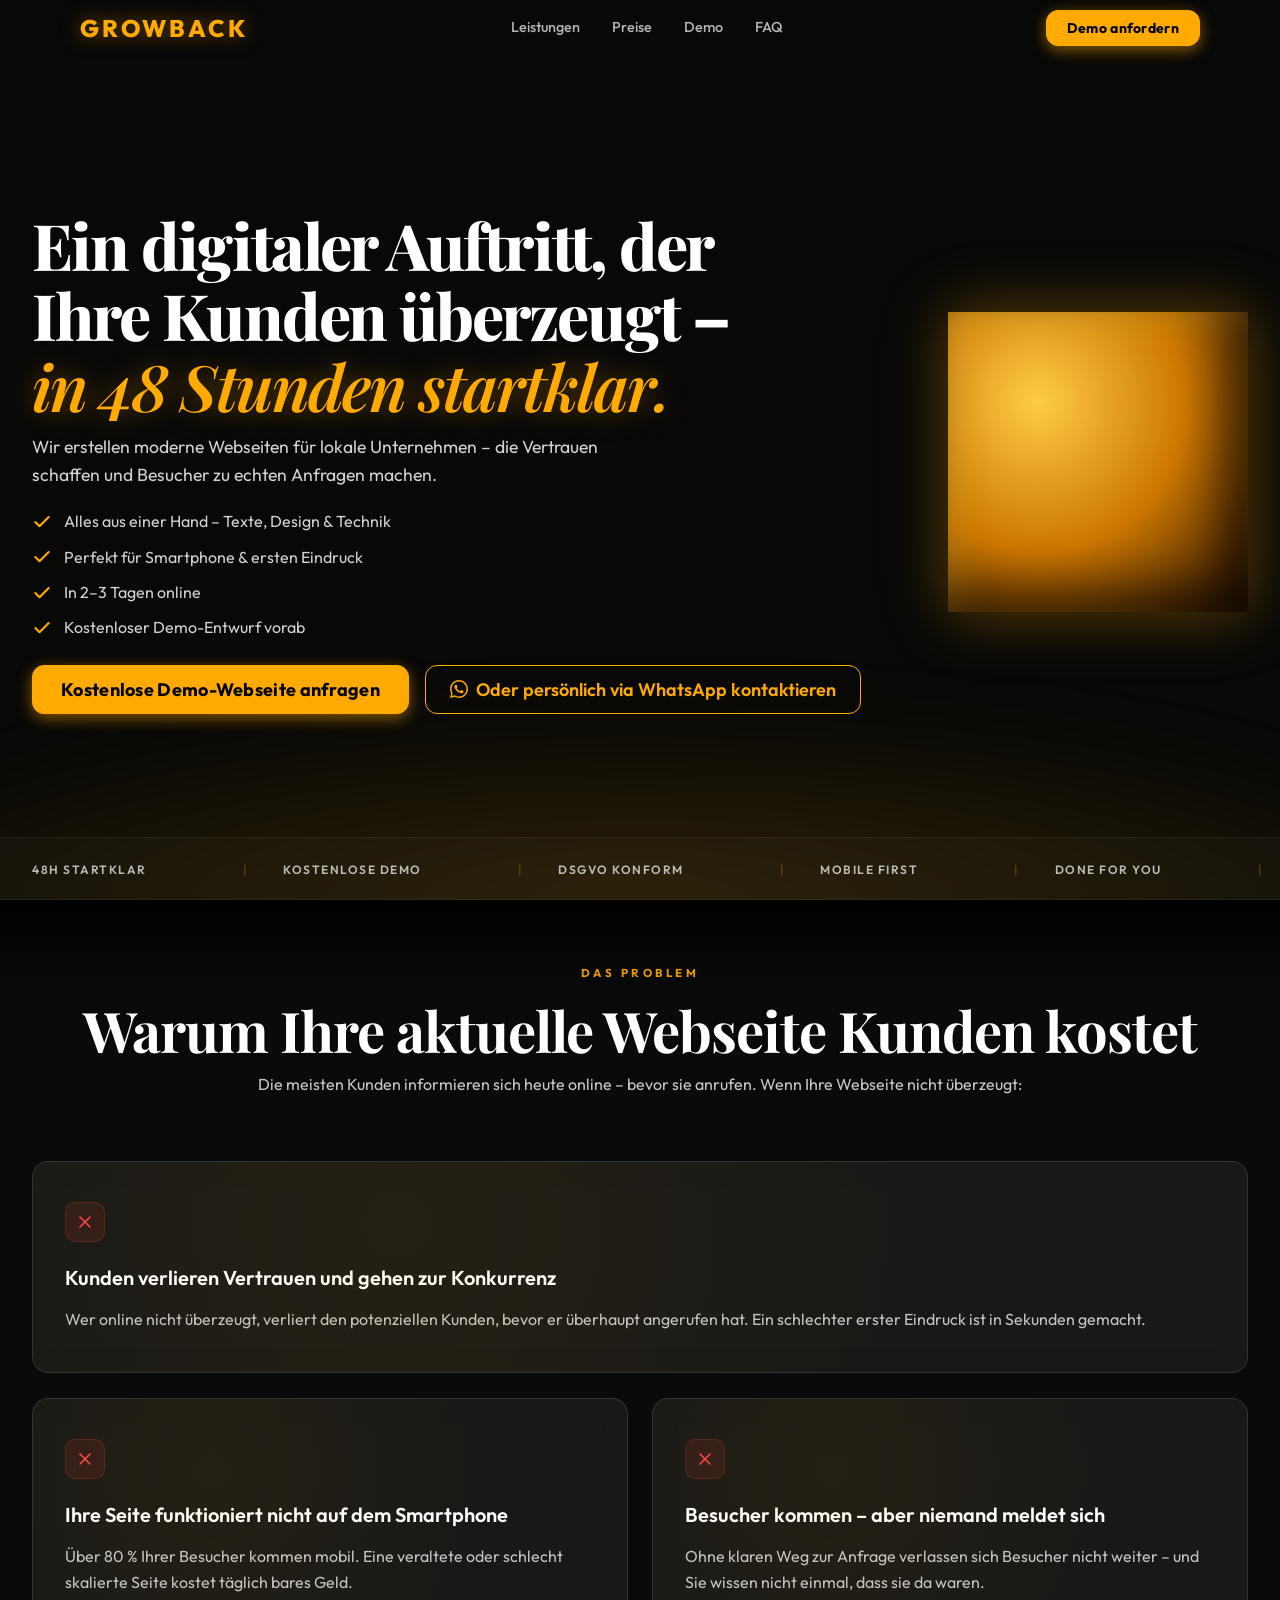
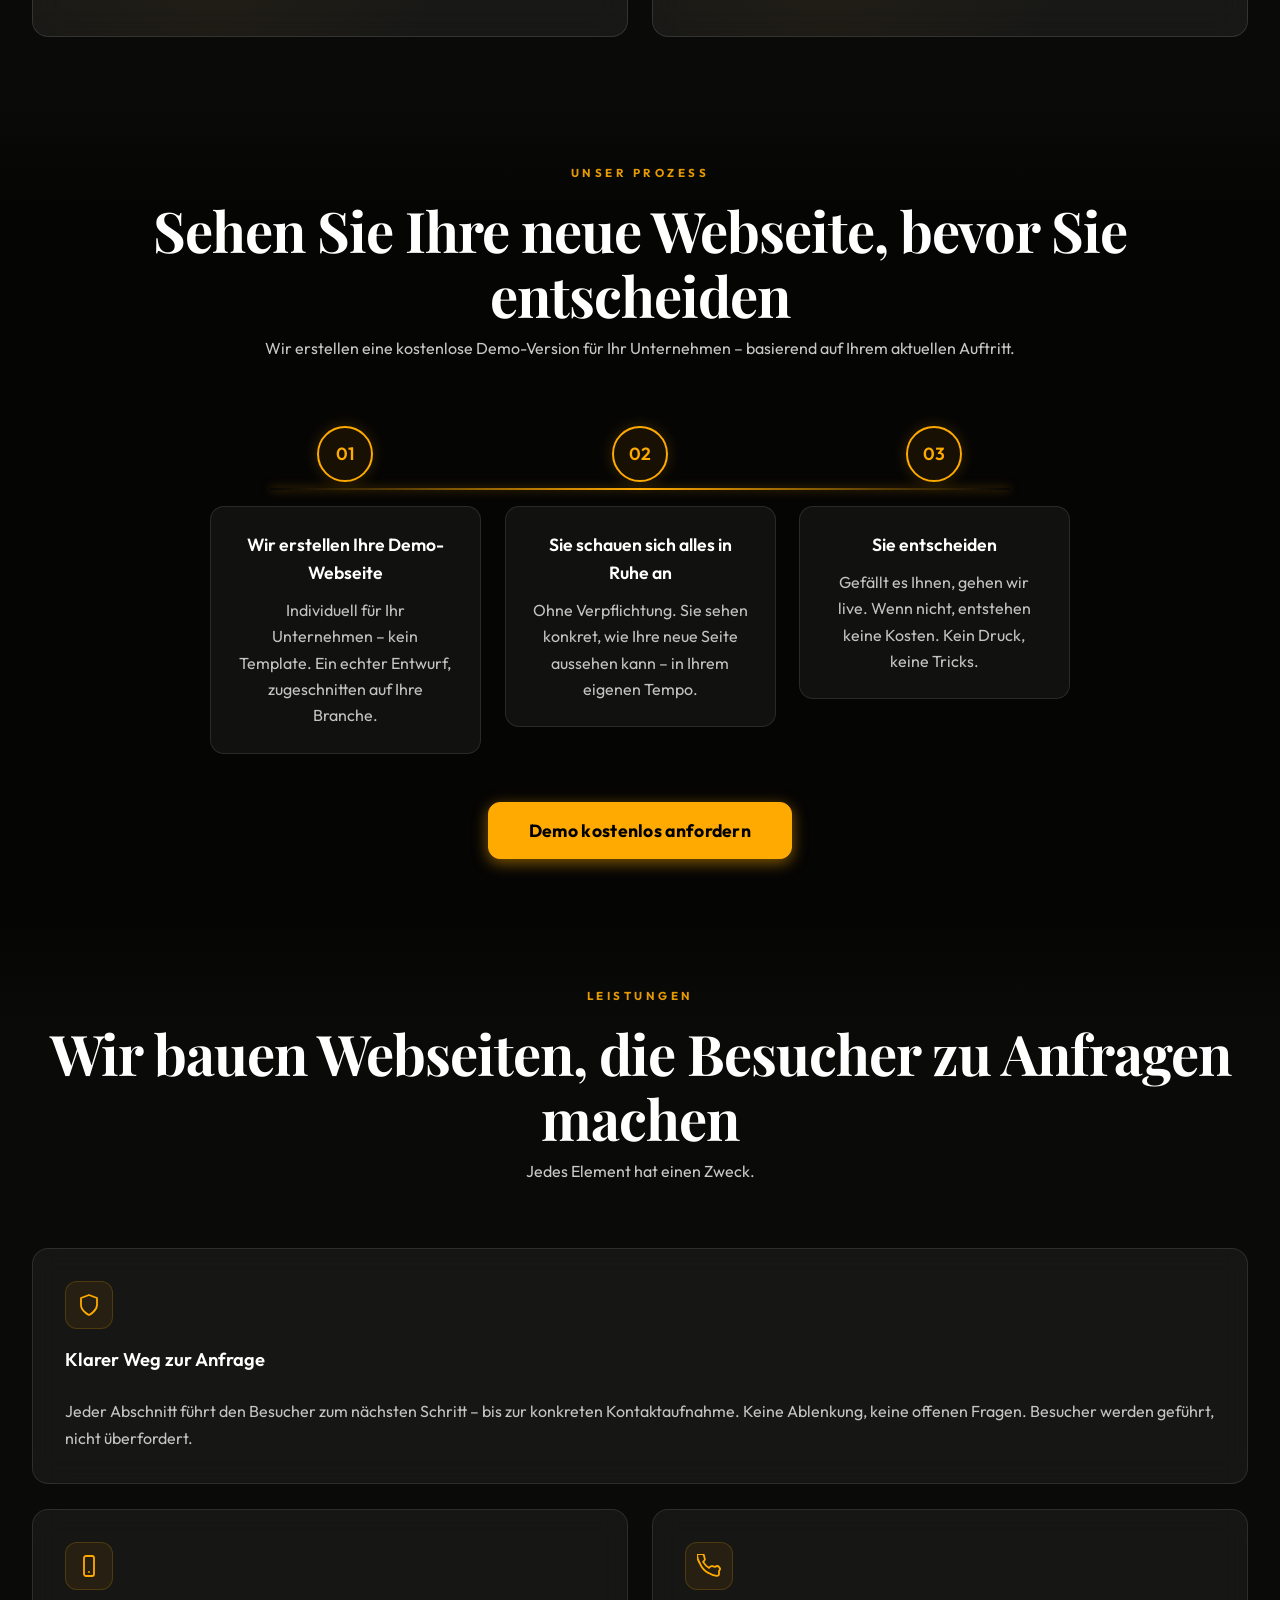
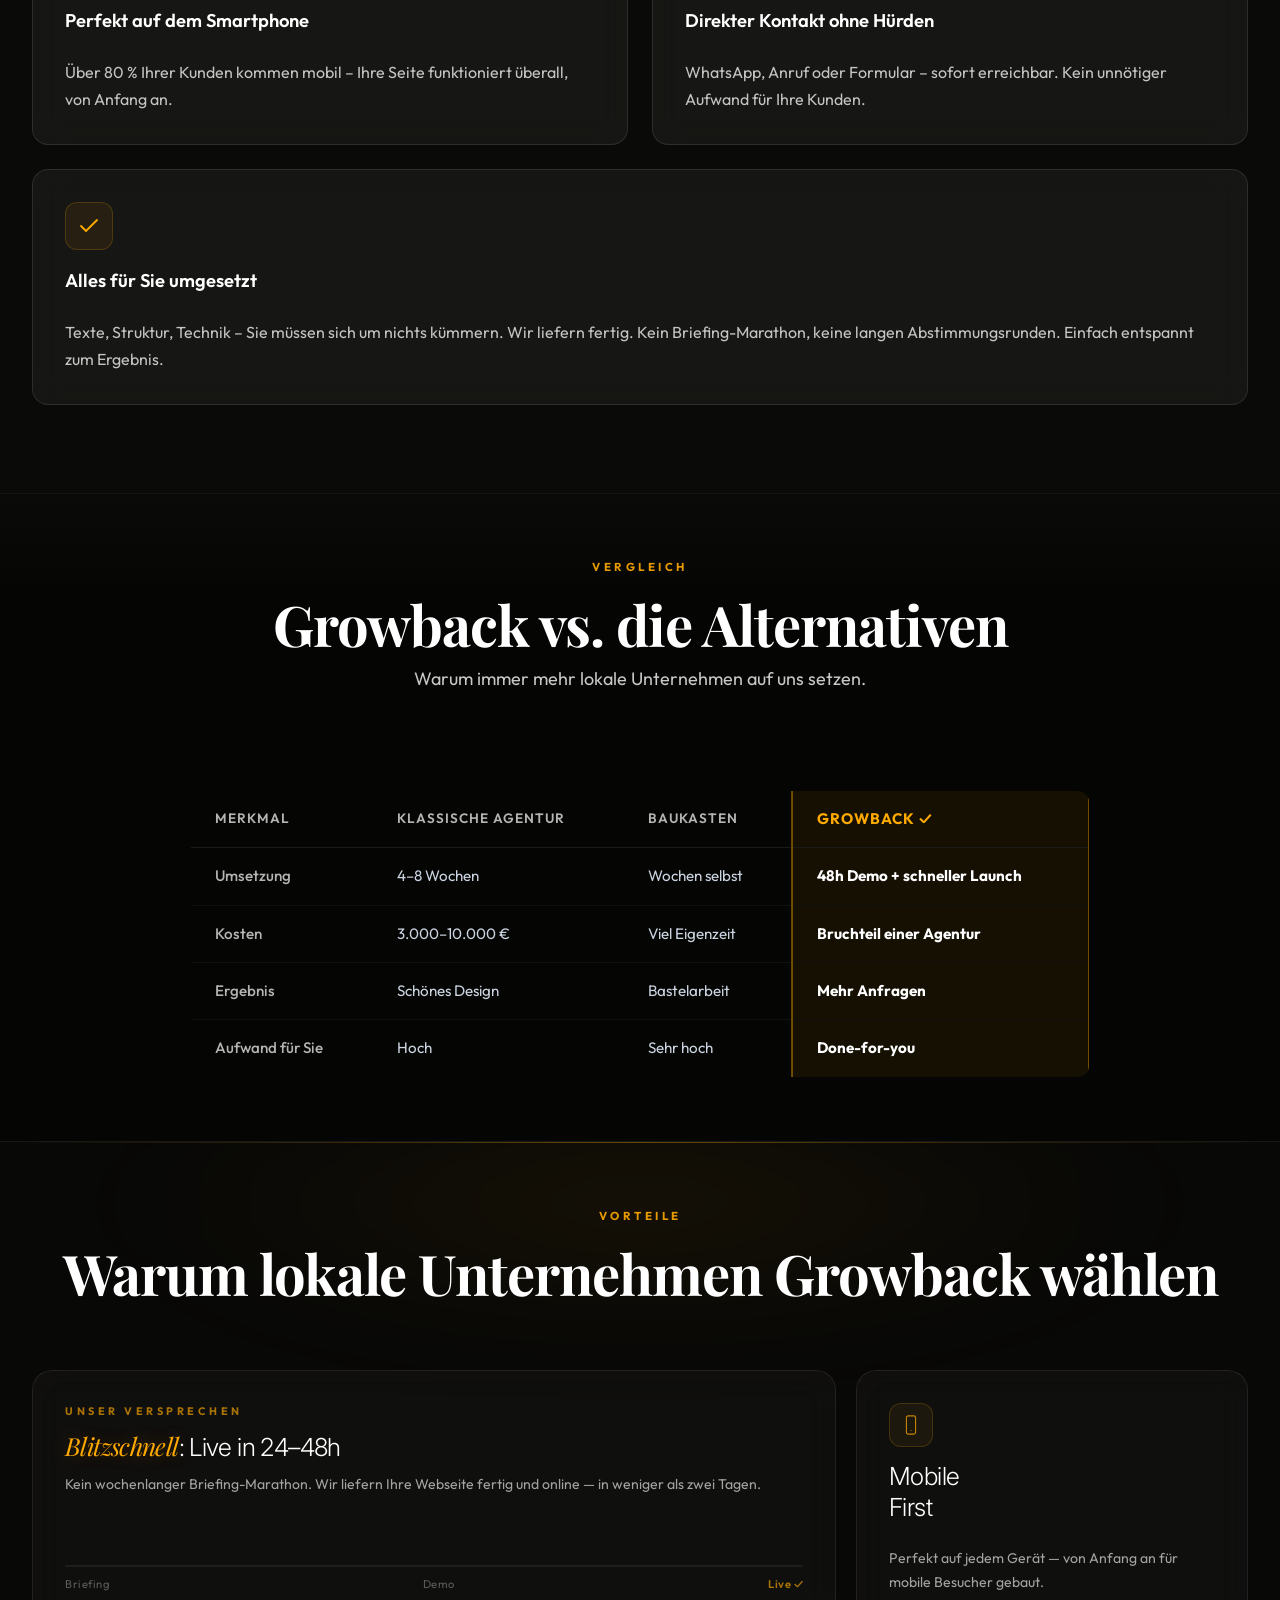
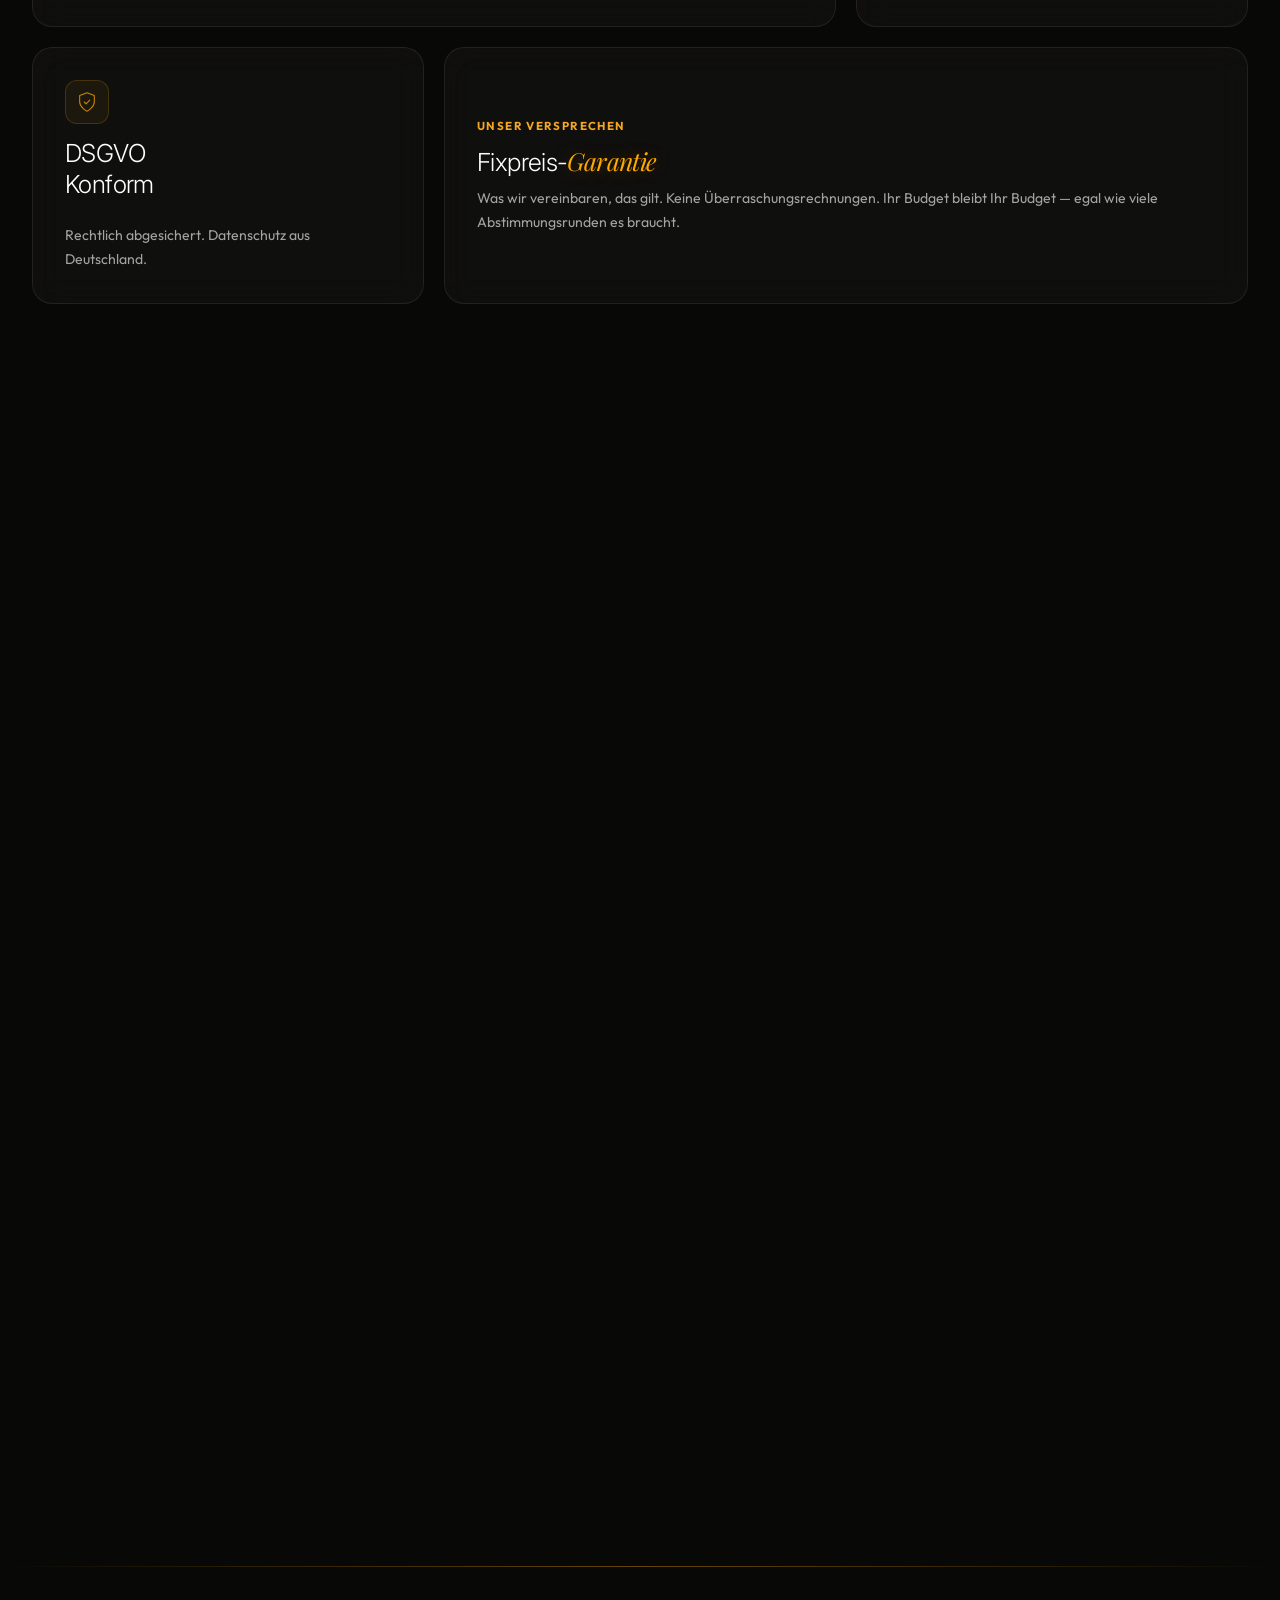
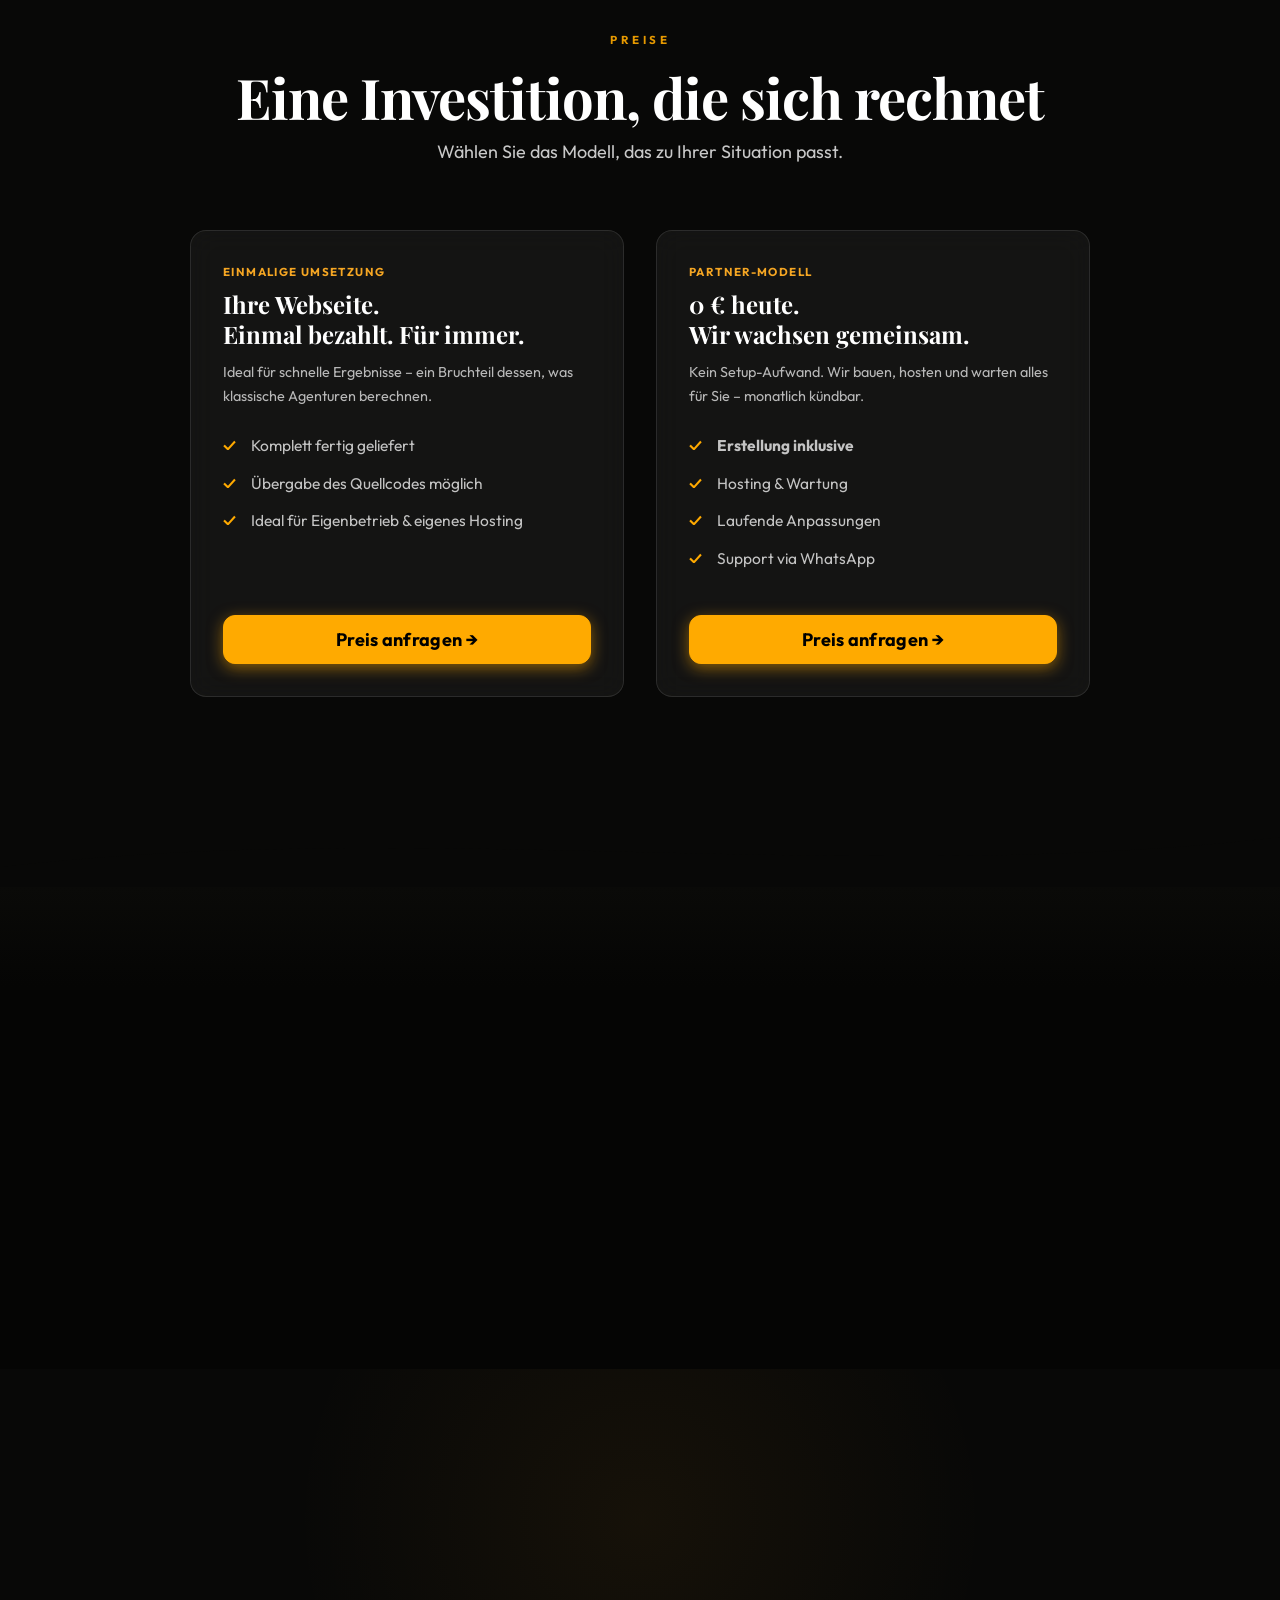
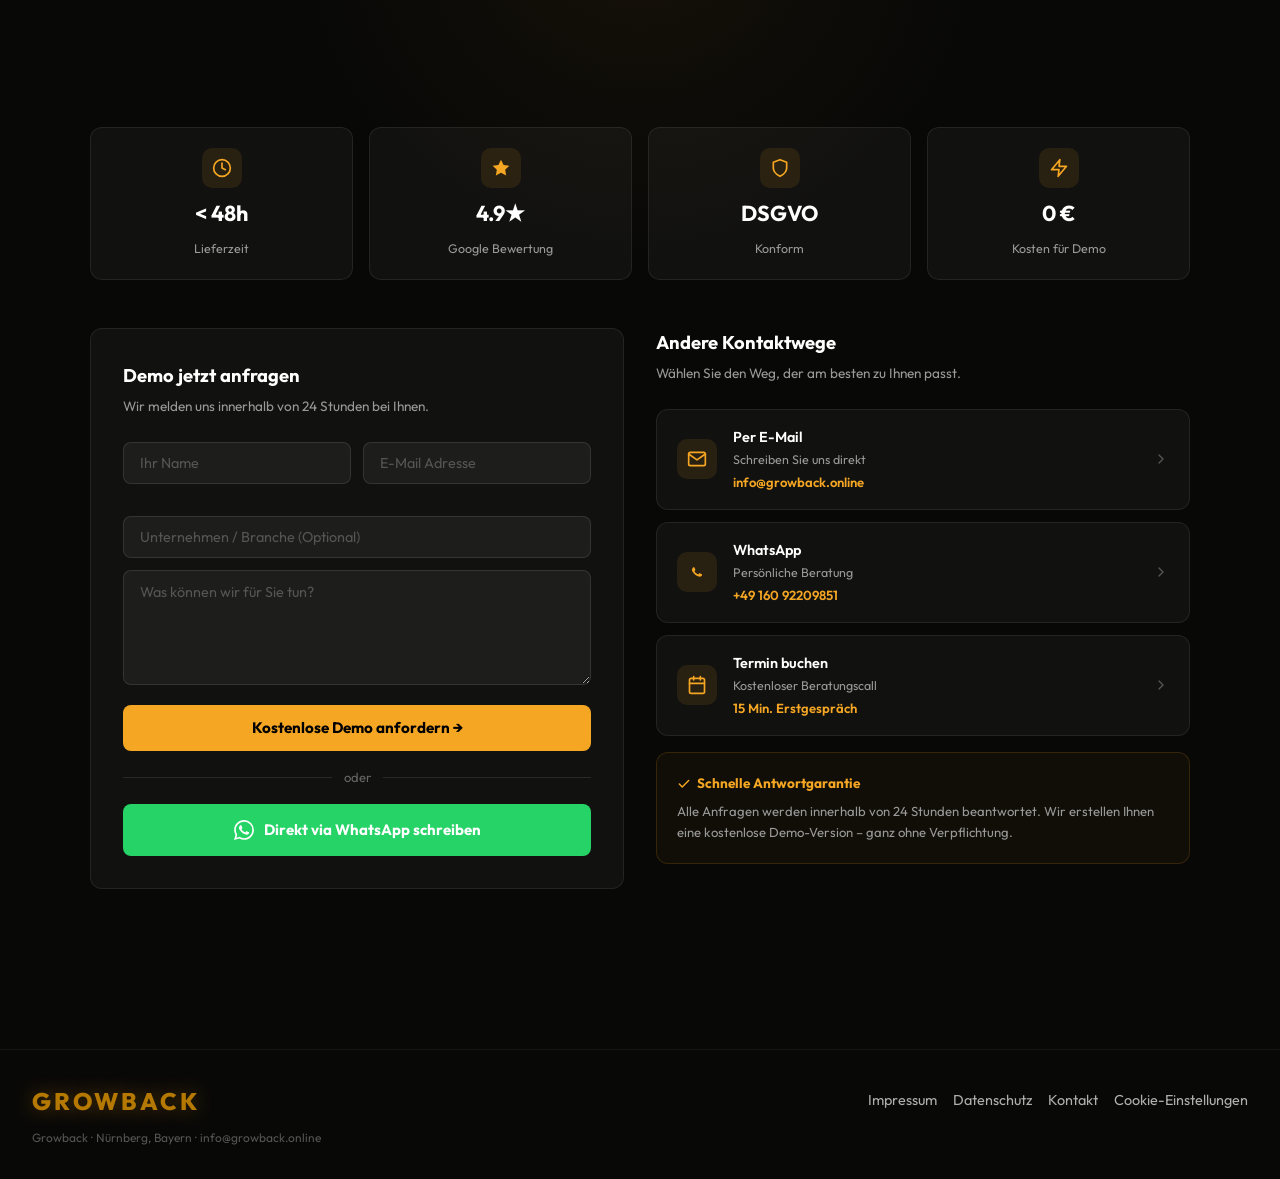
==== index.html @ f70a3048 "Remove visible prices — focus on value over cost" ====
<!DOCTYPE html>
<html lang="de">

<head>
    <meta charset="UTF-8">
    <meta name="viewport" content="width=device-width, initial-scale=1.0">
    <title>Growback – Webdesign für lokale Unternehmen | 48h startklar</title>
    <meta name="description" content="Growback erstellt moderne, conversion-optimierte Webseiten für lokale Unternehmen in Nürnberg und Bayern – in 48 Stunden online. Kostenlose Demo vorab. Kein Risiko.">
    <meta name="keywords" content="Webdesign Nürnberg, Webseite erstellen Bayern, Webdesign lokale Unternehmen, Website Physiotherapie, Webseite Dachdecker, Webdesign günstig, Homepage erstellen lassen">
    <meta name="author" content="Growback">
    <meta name="robots" content="index, follow">
    <meta name="google-site-verification" content="b8e73ea9f69e8b72">
    <link rel="canonical" href="https://growback.online/">

    <!-- Open Graph -->
    <meta property="og:type" content="website">
    <meta property="og:url" content="https://growback.online/">
    <meta property="og:title" content="Growback – Webseiten die Kunden überzeugen">
    <meta property="og:description" content="Moderne Webseiten für lokale Unternehmen – in 48 Stunden startklar. Kostenlose Demo vorab.">
    <meta property="og:image" content="https://growback.online/og-image.jpg">
    <meta property="og:locale" content="de_DE">
    <meta property="og:site_name" content="Growback">

    <!-- Twitter Card -->
    <meta name="twitter:card" content="summary_large_image">
    <meta name="twitter:title" content="Growback – Webseiten die Kunden überzeugen">
    <meta name="twitter:description" content="Moderne Webseiten für lokale Unternehmen – in 48 Stunden startklar.">
    <meta name="twitter:image" content="https://growback.online/og-image.jpg">

    <!-- Favicon -->
    <link rel="icon" type="image/x-icon" href="/favicon.ico">
    <link rel="apple-touch-icon" sizes="180x180" href="/apple-touch-icon.png">

    <!-- Cookie Consent (Cookie-Script) -->
    <script type="text/javascript" charset="UTF-8" src="//cdn.cookie-script.com/s/d4daf0b928ff52643e66896a81550e30.js"></script>

    <!-- Performance -->
    <link rel="preconnect" href="https://fonts.googleapis.com">
    <link rel="preconnect" href="https://fonts.gstatic.com" crossorigin>
    <link rel="dns-prefetch" href="//fonts.googleapis.com">
    <link href="https://fonts.googleapis.com/css2?family=Inter:wght@100;300;400&family=Outfit:wght@300;400;600;700&family=Playfair+Display:ital,wght@0,400;0,700;1,400;1,700&display=swap" rel="stylesheet">
    <link rel="stylesheet" href="css/style.css">

    <style>
        /* Inline addition: pricing note */
        .pricing-note {
            text-align: center;
            margin-top: 2rem;
            color: var(--clr-text-muted);
            font-size: 0.9rem;
            font-style: italic;
        }
        /* ── PREMIUM CONTACT SECTION ── */
        #contact.contact-premium {
            background: #080807;
            padding: 6rem 1.5rem;
            position: relative;
            overflow: hidden;
        }
        #contact.contact-premium::before {
            content: '';
            position: absolute;
            top: -200px; left: 50%;
            transform: translateX(-50%);
            width: 700px; height: 700px;
            background: radial-gradient(circle, rgba(245,166,35,0.06) 0%, transparent 70%);
            pointer-events: none;
        }
        .contact-inner {
            max-width: 1100px;
            margin: 0 auto;
        }
        .contact-badge {
            display: inline-flex;
            align-items: center;
            gap: 8px;
            background: rgba(245,166,35,0.08);
            border: 1px solid rgba(245,166,35,0.2);
            border-radius: 100px;
            padding: 6px 16px;
            font-family: 'Outfit', sans-serif;
            font-size: 0.75rem;
            font-weight: 600;
            letter-spacing: 0.1em;
            text-transform: uppercase;
            color: #F5A623;
            margin-bottom: 1.5rem;
        }
        .contact-badge .pulse-dot {
            width: 7px; height: 7px;
            border-radius: 50%;
            background: #22c55e;
            animation: pulse-green 2s ease-in-out infinite;
        }
        @keyframes pulse-green {
            0%,100% { opacity: 1; transform: scale(1); }
            50% { opacity: 0.5; transform: scale(1.4); }
        }
        .contact-header { text-align: center; margin-bottom: 3rem; }
        .contact-header h2 {
            font-family: 'Playfair Display', serif;
            font-size: clamp(2rem, 4vw, 3rem);
            font-weight: 700;
            color: #ffffff;
            line-height: 1.2;
            margin-bottom: 1rem;
        }
        .contact-header p {
            color: #999;
            font-size: 1rem;
            font-family: 'Outfit', sans-serif;
        }
        .contact-stats {
            display: grid;
            grid-template-columns: repeat(4, 1fr);
            gap: 1rem;
            margin-bottom: 3rem;
        }
        .stat-card {
            background: rgba(255,255,255,0.04);
            border: 1px solid rgba(255,255,255,0.08);
            border-radius: 12px;
            padding: 1.25rem 1rem;
            display: flex;
            flex-direction: column;
            align-items: center;
            gap: 0.5rem;
            text-align: center;
            transition: border-color 0.2s, transform 0.2s;
            cursor: default;
        }
        .stat-card:hover {
            border-color: rgba(245,166,35,0.3);
            transform: scale(1.04);
        }
        .stat-icon-wrap {
            width: 40px; height: 40px;
            background: rgba(245,166,35,0.1);
            border-radius: 10px;
            display: flex; align-items: center; justify-content: center;
        }
        .stat-icon-wrap svg { color: #F5A623; }
        .stat-value {
            font-family: 'Outfit', sans-serif;
            font-size: 1.35rem;
            font-weight: 700;
            color: #fff;
        }
        .stat-label {
            font-family: 'Outfit', sans-serif;
            font-size: 0.78rem;
            color: #999;
        }
        .contact-cols {
            display: grid;
            grid-template-columns: 1fr 1fr;
            gap: 2rem;
            align-items: start;
        }
        .contact-form-card {
            background: rgba(255,255,255,0.04);
            border: 1px solid rgba(255,255,255,0.08);
            border-radius: 12px;
            padding: 2rem;
        }
        .contact-form-card h3 {
            font-family: 'Outfit', sans-serif;
            font-size: 1.15rem;
            font-weight: 700;
            color: #fff;
            margin-bottom: 0.35rem;
        }
        .contact-form-card .form-subtitle {
            font-family: 'Outfit', sans-serif;
            font-size: 0.85rem;
            color: #999;
            margin-bottom: 1.5rem;
        }
        .form-row {
            display: grid;
            grid-template-columns: 1fr 1fr;
            gap: 0.75rem;
            margin-bottom: 0.75rem;
        }
        .form-field { display: flex; flex-direction: column; gap: 4px; }
        .form-field.full { margin-bottom: 0.75rem; }
        .ct-input, .ct-textarea {
            background: rgba(255,255,255,0.05);
            border: 1px solid rgba(255,255,255,0.1);
            border-radius: 8px;
            color: #fff;
            font-family: 'Outfit', sans-serif;
            font-size: 0.9rem;
            padding: 0.7rem 1rem;
            outline: none;
            transition: border-color 0.2s, box-shadow 0.2s;
            width: 100%;
        }
        .ct-input::placeholder, .ct-textarea::placeholder { color: #555; }
        .ct-input:focus, .ct-textarea:focus {
            border-color: #F5A623;
            box-shadow: 0 0 0 3px rgba(245,166,35,0.15);
        }
        .ct-input.error, .ct-textarea.error { border-color: #ef4444; }
        .field-error {
            font-family: 'Outfit', sans-serif;
            font-size: 0.75rem;
            color: #ef4444;
            min-height: 16px;
        }
        .ct-textarea { resize: vertical; min-height: 110px; }
        .ct-submit {
            width: 100%;
            background: #F5A623;
            color: #000;
            font-family: 'Outfit', sans-serif;
            font-weight: 700;
            font-size: 0.95rem;
            border: none;
            border-radius: 8px;
            padding: 0.85rem 1.5rem;
            cursor: pointer;
            margin-top: 0.5rem;
            position: relative;
            overflow: hidden;
            transition: opacity 0.2s, transform 0.2s;
        }
        .ct-submit:hover { opacity: 0.92; transform: translateY(-1px); }
        .ct-submit::after {
            content: '';
            position: absolute;
            top: 0; left: -75%;
            width: 50%; height: 100%;
            background: linear-gradient(90deg, transparent, rgba(255,255,255,0.25), transparent);
            transform: skewX(-20deg);
            transition: left 0s;
        }
        .ct-submit:hover::after {
            left: 130%;
            transition: left 0.5s ease;
        }
        .contact-divider {
          display: flex;
          align-items: center;
          gap: 12px;
          margin: 16px 0;
          color: #666;
          font-size: 13px;
        }
        .contact-divider::before,
        .contact-divider::after {
          content: '';
          flex: 1;
          height: 1px;
          background: rgba(255,255,255,0.1);
        }
        .whatsapp-cta-btn {
          display: flex;
          align-items: center;
          justify-content: center;
          gap: 10px;
          width: 100%;
          padding: 14px 24px;
          background: #25D366;
          color: #ffffff;
          font-weight: 700;
          font-size: 15px;
          text-decoration: none;
          border-radius: 8px;
          border: none;
          cursor: pointer;
          transition: background 0.2s ease, transform 0.1s ease;
        }
        .whatsapp-cta-btn:hover {
          background: #1ebe5d;
          transform: translateY(-1px);
        }
        .whatsapp-cta-btn:active {
          transform: translateY(0);
        }
        .form-success {
            display: none;
            flex-direction: column;
            align-items: center;
            justify-content: center;
            gap: 1rem;
            text-align: center;
            padding: 2rem 0;
        }
        .form-success.show { display: flex; }
        .success-check {
            width: 56px; height: 56px;
            background: rgba(34,197,94,0.12);
            border: 1px solid rgba(34,197,94,0.3);
            border-radius: 50%;
            display: flex; align-items: center; justify-content: center;
        }
        .form-success p {
            font-family: 'Outfit', sans-serif;
            color: #ccc;
            font-size: 0.95rem;
            max-width: 280px;
        }
        .form-success strong { color: #fff; font-size: 1.05rem; }
        .contact-methods h3 {
            font-family: 'Outfit', sans-serif;
            font-size: 1.15rem;
            font-weight: 700;
            color: #fff;
            margin-bottom: 0.35rem;
        }
        .contact-methods .methods-subtitle {
            font-family: 'Outfit', sans-serif;
            font-size: 0.85rem;
            color: #999;
            margin-bottom: 1.5rem;
        }
        .method-card {
            background: rgba(255,255,255,0.04);
            border: 1px solid rgba(255,255,255,0.08);
            border-radius: 12px;
            padding: 1rem 1.25rem;
            display: flex;
            align-items: center;
            gap: 1rem;
            margin-bottom: 0.75rem;
            text-decoration: none;
            transition: border-color 0.2s, transform 0.2s;
            cursor: pointer;
        }
        .method-card:hover {
            border-color: rgba(245,166,35,0.3);
            transform: translateY(-2px);
        }
        .method-icon {
            width: 40px; height: 40px; flex-shrink: 0;
            background: rgba(245,166,35,0.1);
            border-radius: 10px;
            display: flex; align-items: center; justify-content: center;
        }
        .method-icon svg { color: #F5A623; }
        .method-text { flex: 1; min-width: 0; }
        .method-title {
            font-family: 'Outfit', sans-serif;
            font-size: 0.9rem;
            font-weight: 600;
            color: #fff;
            margin-bottom: 1px;
        }
        .method-desc {
            font-family: 'Outfit', sans-serif;
            font-size: 0.78rem;
            color: #999;
            margin-bottom: 2px;
        }
        .method-value {
            font-family: 'Outfit', sans-serif;
            font-size: 0.82rem;
            color: #F5A623;
            font-weight: 600;
        }
        .method-arrow { color: #555; flex-shrink: 0; }
        .method-card:hover .method-arrow { color: #F5A623; }
        .contact-guarantee {
            background: rgba(245,166,35,0.04);
            border: 1px solid rgba(245,166,35,0.15);
            border-radius: 12px;
            padding: 1.25rem;
            margin-top: 1rem;
        }
        .guarantee-title {
            font-family: 'Outfit', sans-serif;
            font-size: 0.85rem;
            font-weight: 700;
            color: #F5A623;
            margin-bottom: 0.4rem;
            display: flex;
            align-items: center;
            gap: 6px;
        }
        .guarantee-text {
            font-family: 'Outfit', sans-serif;
            font-size: 0.82rem;
            color: #999;
            line-height: 1.6;
        }
        .ct-reveal {
            opacity: 0;
            transform: translateY(30px);
            transition: opacity 0.6s ease, transform 0.6s ease;
        }
        .ct-reveal.visible {
            opacity: 1;
            transform: translateY(0);
        }
        .ct-reveal.delay-1 { transition-delay: 0.1s; }
        .ct-reveal.delay-2 { transition-delay: 0.2s; }
        .ct-reveal.delay-3 { transition-delay: 0.3s; }
        @media (max-width: 768px) {
            .contact-stats { grid-template-columns: repeat(2, 1fr); }
            .contact-cols { grid-template-columns: 1fr; }
            .form-row { grid-template-columns: 1fr; }
        }
        /* ── END PREMIUM CONTACT SECTION ── */

        .comparison-table {
            width: 100%;
            border-collapse: collapse;
            margin-top: 2rem;
            font-size: 0.95rem;
        }
        .comparison-table th {
            padding: 1rem 1.5rem;
            text-align: left;
            font-weight: 600;
            border-bottom: 1px solid #1a1a1a;
            color: var(--clr-text-muted);
            font-size: 0.85rem;
            text-transform: uppercase;
            letter-spacing: 1px;
        }
        .comparison-table td {
            padding: 1rem 1.5rem;
            border-bottom: 1px solid #111;
            color: #cbd5e1;
            vertical-align: middle;
        }
        .comparison-table td:first-child {
            color: var(--clr-text-muted);
            font-weight: 500;
        }
        .comparison-table tr:hover td { background: rgba(255,255,255,0.02); }
        @media(max-width: 600px) {
            .comparison-table th, .comparison-table td { padding: 0.75rem; font-size: 0.8rem; }
        }

        /* ── PRICING CARDS — no-price style ── */
        .pricing-model-label {
            font-family: 'Outfit', sans-serif;
            font-size: 0.72rem;
            font-weight: 700;
            letter-spacing: 0.12em;
            text-transform: uppercase;
            color: #F5A623;
            margin-bottom: 0.5rem;
        }
        .pricing-tagline {
            font-family: 'Playfair Display', serif;
            font-size: 1.5rem;
            font-weight: 700;
            color: #fff;
            margin-bottom: 0.75rem;
            line-height: 1.25;
        }
    </style>

    <script type="application/ld+json">
    {
      "@context": "https://schema.org",
      "@graph": [
        {
          "@type": "LocalBusiness",
          "@id": "https://growback.online/#business",
          "name": "Growback",
          "description": "Webdesign-Agentur für lokale Unternehmen in Nürnberg und Bayern. Moderne, conversion-optimierte Webseiten in 48 Stunden.",
          "url": "https://growback.online",
          "email": "info@growback.online",
          "telephone": "+4916092209851",
          "address": {
            "@type": "PostalAddress",
            "addressLocality": "Nürnberg",
            "addressRegion": "Bayern",
            "addressCountry": "DE"
          },
          "geo": {
            "@type": "GeoCoordinates",
            "latitude": 49.4521,
            "longitude": 11.0767
          },
          "areaServed": ["Nürnberg", "Fürth", "Erlangen", "Bayern", "Deutschland"],
          "priceRange": "€€",
          "openingHoursSpecification": {
            "@type": "OpeningHoursSpecification",
            "dayOfWeek": ["Monday","Tuesday","Wednesday","Thursday","Friday"],
            "opens": "09:00",
            "closes": "18:00"
          },
          "sameAs": ["https://growback.online"]
        },
        {
          "@type": "WebSite",
          "@id": "https://growback.online/#website",
          "url": "https://growback.online",
          "name": "Growback",
          "description": "Webdesign für lokale Unternehmen",
          "inLanguage": "de-DE",
          "potentialAction": {
            "@type": "SearchAction",
            "target": "https://growback.online/?s={search_term_string}",
            "query-input": "required name=search_term_string"
          }
        },
        {
          "@type": "Service",
          "name": "Webdesign für lokale Unternehmen",
          "provider": { "@id": "https://growback.online/#business" },
          "description": "Conversion-optimierte Webseiten für lokale Unternehmen – in 48 Stunden online.",
          "areaServed": "Deutschland"
        }
      ]
    }
    </script>
</head>

<body>

    <!-- HEADER / NAV -->
    <header class="glass-header" id="main-header">
        <div class="container nav-wrapper">
            <a href="#" class="logo" translate="no">GROWBACK</a>
            <nav class="main-nav" aria-label="Hauptnavigation">
                <ul class="nav-links">
                    <li><a href="#solution">Leistungen</a></li>
                    <li><a href="#pricing">Preise</a></li>
                    <li><a href="#demo-mechanism">Demo</a></li>
                    <li><a href="#faq">FAQ</a></li>
                </ul>
            </nav>
            <button class="btn btn-primary nav-cta"
                    onclick="document.getElementById('contact').scrollIntoView({behavior:'smooth'})"
                    aria-label="Demo anfordern">
                Demo anfordern
            </button>
            <button class="mobile-menu-toggle" id="hamburger-btn"
                    aria-label="Menü öffnen" aria-expanded="false">
                <svg class="hamburger-icon" viewBox="0 0 32 32"
                     fill="none" stroke="currentColor"
                     stroke-width="2.5" stroke-linecap="round" stroke-linejoin="round">
                    <path class="hamburger-path-s"
                          d="M27 10 13 10C10.8 10 9 8.2 9 6 9 3.5 10.8 2 13 2 15.2 2 17 3.8 17 6L17 26C17 28.2 18.8 30 21 30 23.2 30 25 28.2 25 26 25 23.8 23.2 22 21 22L7 22"/>
                    <path class="hamburger-path-mid" d="M7 16 27 16"/>
                </svg>
            </button>
        </div>
        <div class="mobile-nav-overlay" id="mobile-nav" aria-hidden="true">
            <div class="mobile-nav-inner">
                <nav class="mobile-nav-links">
                    <a href="#solution"       class="mobile-nav-link">Leistungen</a>
                    <a href="#pricing"        class="mobile-nav-link">Preise</a>
                    <a href="#demo-mechanism" class="mobile-nav-link">Demo</a>
                    <a href="#faq"            class="mobile-nav-link">FAQ</a>
                </nav>
                <div class="mobile-nav-footer">
                    <button class="btn btn-primary mobile-cta"
                            onclick="document.getElementById('contact').scrollIntoView({behavior:'smooth'})">
                        Demo anfordern
                    </button>
                </div>
            </div>
        </div>
    </header>

    <main>

        <!-- HERO -->
        <section id="hero" class="hero-section">
            <div class="container hero-content">
                <div class="hero-text reveal">
                    <h1>Ein digitaler Auftritt, der Ihre Kunden überzeugt –<br><span class="highlight">in 48 Stunden startklar.</span></h1>
                    <p class="subtext">Wir erstellen moderne Webseiten für lokale Unternehmen – die Vertrauen schaffen und Besucher zu echten Anfragen machen.</p>
                    <ul class="hero-benefits">
                        <li>Alles aus einer Hand – Texte, Design &amp; Technik</li>
                        <li>Perfekt für Smartphone &amp; ersten Eindruck</li>
                        <li>In 2–3 Tagen online</li>
                        <li>Kostenloser Demo-Entwurf vorab</li>
                    </ul>
                    <div class="hero-actions-col">
                        <button class="btn btn-primary" id="hero-cta-primary" onclick="document.getElementById('demo-mechanism').scrollIntoView({behavior:'smooth'})">Kostenlose Demo-Webseite anfragen</button>
                        <button class="btn-ghost-wa" onclick="window.open('https://wa.me/4916092209851','_blank')">
                            <svg width="18" height="18" viewBox="0 0 24 24" fill="currentColor"><path d="M17.472 14.382c-.297-.149-1.758-.867-2.03-.967-.273-.099-.471-.148-.67.15-.197.297-.767.966-.94 1.164-.173.199-.347.223-.644.075-.297-.15-1.255-.463-2.39-1.475-.883-.788-1.48-1.761-1.653-2.059-.173-.297-.018-.458.13-.606.134-.133.298-.347.446-.52.149-.174.198-.298.298-.497.099-.198.05-.371-.025-.52-.075-.149-.669-1.612-.916-2.207-.242-.579-.487-.5-.669-.51-.173-.008-.371-.01-.57-.01-.198 0-.52.074-.792.372-.272.297-1.04 1.016-1.04 2.479 0 1.462 1.065 2.875 1.213 3.074.149.198 2.096 3.2 5.077 4.487.709.306 1.262.489 1.694.625.712.227 1.36.195 1.871.118.571-.085 1.758-.719 2.006-1.413.248-.694.248-1.289.173-1.413-.074-.124-.272-.198-.57-.347z"/><path d="M12 0C5.373 0 0 5.373 0 12c0 2.127.558 4.126 1.528 5.858L0 24l6.335-1.508A11.94 11.94 0 0012 24c6.627 0 12-5.373 12-12S18.627 0 12 0zm0 22c-1.933 0-3.742-.525-5.287-1.432l-.38-.224-3.763.896.934-3.666-.247-.392A9.944 9.944 0 012 12C2 6.477 6.477 2 12 2s10 4.477 10 10-4.477 10-10 10z"/></svg>
                            Oder persönlich via WhatsApp kontaktieren
                        </button>
                    </div>
                </div>
                <div class="hero-visual reveal fade-up">
                    <div class="liquid-sphere"></div>
                </div>
            </div>
            <div class="glow-horizon" aria-hidden="true"></div>
            <div class="trust-bar">
                <div class="ticker-wrap">
                    <div class="ticker">
                        <div class="ticker-item">48h Startklar</div>
                        <div class="ticker-item">Kostenlose Demo</div>
                        <div class="ticker-item">DSGVO Konform</div>
                        <div class="ticker-item">Mobile First</div>
                        <div class="ticker-item">Done for You</div>
                        <div class="ticker-item">48h Startklar</div>
                        <div class="ticker-item">Kostenlose Demo</div>
                        <div class="ticker-item">DSGVO Konform</div>
                        <div class="ticker-item">Mobile First</div>
                        <div class="ticker-item">Done for You</div>
                    </div>
                </div>
            </div>
        </section>

        <!-- PROBLEM -->
        <section id="pains" class="pains-section">
            <div class="container">
                <div class="section-header reveal">
                    <span class="eyebrow">Das Problem</span>
                    <h2>Warum Ihre aktuelle Webseite Kunden kostet</h2>
                    <p>Die meisten Kunden informieren sich heute online – bevor sie anrufen. Wenn Ihre Webseite nicht überzeugt:</p>
                </div>
                <div class="liquid-glass-grid">
                    <div class="lg-card reveal">
                        <div class="pain-icon-svg" aria-hidden="true">
                            <svg viewBox="0 0 24 24"><line x1="18" y1="6" x2="6" y2="18"/><line x1="6" y1="6" x2="18" y2="18"/></svg>
                        </div>
                        <h3>Kunden verlieren Vertrauen und gehen zur Konkurrenz</h3>
                        <p>Wer online nicht überzeugt, verliert den potenziellen Kunden, bevor er überhaupt angerufen hat. Ein schlechter erster Eindruck ist in Sekunden gemacht.</p>
                    </div>
                    <div class="lg-card reveal delay-1">
                        <div class="pain-icon-svg" aria-hidden="true">
                            <svg viewBox="0 0 24 24"><line x1="18" y1="6" x2="6" y2="18"/><line x1="6" y1="6" x2="18" y2="18"/></svg>
                        </div>
                        <h3>Ihre Seite funktioniert nicht auf dem Smartphone</h3>
                        <p>Über 80 % Ihrer Besucher kommen mobil. Eine veraltete oder schlecht skalierte Seite kostet täglich bares Geld.</p>
                    </div>
                    <div class="lg-card reveal delay-2">
                        <div class="pain-icon-svg" aria-hidden="true">
                            <svg viewBox="0 0 24 24"><line x1="18" y1="6" x2="6" y2="18"/><line x1="6" y1="6" x2="18" y2="18"/></svg>
                        </div>
                        <h3>Besucher kommen – aber niemand meldet sich</h3>
                        <p>Ohne klaren Weg zur Anfrage verlassen sich Besucher nicht weiter – und Sie wissen nicht einmal, dass sie da waren.</p>
                    </div>
                </div>
            </div>
        </section>

        <!-- DEMO MECHANISM -->
        <span id="demo" style="position:absolute;visibility:hidden;"></span>
        <section id="demo-mechanism" class="pains-section demo-mechanism-section">
            <div class="container">
                <div class="section-header reveal">
                    <span class="eyebrow">Unser Prozess</span>
                    <h2>Sehen Sie Ihre neue Webseite, bevor Sie entscheiden</h2>
                    <p>Wir erstellen eine kostenlose Demo-Version für Ihr Unternehmen – basierend auf Ihrem aktuellen Auftritt.</p>
                </div>
                <div class="timeline-wrapper">
                    <div class="timeline-line"></div>
                    <div class="timeline-steps">
                        <div class="timeline-node reveal">
                            <div class="node-circle">01</div>
                            <div class="node-content">
                                <h3>Wir erstellen Ihre Demo-Webseite</h3>
                                <p>Individuell für Ihr Unternehmen – kein Template. Ein echter Entwurf, zugeschnitten auf Ihre Branche.</p>
                            </div>
                        </div>
                        <div class="timeline-node reveal delay-1">
                            <div class="node-circle">02</div>
                            <div class="node-content">
                                <h3>Sie schauen sich alles in Ruhe an</h3>
                                <p>Ohne Verpflichtung. Sie sehen konkret, wie Ihre neue Seite aussehen kann – in Ihrem eigenen Tempo.</p>
                            </div>
                        </div>
                        <div class="timeline-node reveal delay-2">
                            <div class="node-circle">03</div>
                            <div class="node-content">
                                <h3>Sie entscheiden</h3>
                                <p>Gefällt es Ihnen, gehen wir live. Wenn nicht, entstehen keine Kosten. Kein Druck, keine Tricks.</p>
                            </div>
                        </div>
                    </div>
                </div>
                <div style="text-align: center; margin-top: 3rem;" class="reveal">
                    <button class="btn btn-primary" style="font-size: 1.1rem; padding: 1rem 2.5rem;" onclick="document.getElementById('contact').scrollIntoView({behavior:'smooth'})">Demo kostenlos anfordern</button>
                </div>
            </div>
        </section>

        <!-- BENEFITS -->
        <span id="leistungen" style="position:absolute;visibility:hidden;"></span>
        <section id="solution" class="pains-section">
            <div class="container">
                <div class="section-header reveal">
                    <span class="eyebrow">Leistungen</span>
                    <h2>Wir bauen Webseiten, die Besucher zu Anfragen machen</h2>
                    <p>Jedes Element hat einen Zweck.</p>
                </div>
                <div class="bento-grid">
                    <div class="bento-card bento-wide reveal">
                        <div class="bento-icon">
                            <svg viewBox="0 0 24 24"><path d="M12 22s8-4 8-10V5l-8-3-8 3v7c0 6 8 10 8 10z"/></svg>
                        </div>
                        <h3>Klarer Weg zur Anfrage</h3>
                        <p>Jeder Abschnitt führt den Besucher zum nächsten Schritt – bis zur konkreten Kontaktaufnahme. Keine Ablenkung, keine offenen Fragen. Besucher werden geführt, nicht überfordert.</p>
                    </div>
                    <div class="bento-card reveal delay-1">
                        <div class="bento-icon">
                            <svg viewBox="0 0 24 24"><rect x="7" y="2" width="10" height="20" rx="2"/><line x1="12" y1="18" x2="12" y2="18.01"/></svg>
                        </div>
                        <h3>Perfekt auf dem Smartphone</h3>
                        <p>Über 80 % Ihrer Kunden kommen mobil – Ihre Seite funktioniert überall, von Anfang an.</p>
                    </div>
                    <div class="bento-card reveal delay-2">
                        <div class="bento-icon">
                            <svg viewBox="0 0 24 24"><path d="M22 16.92v3a2 2 0 01-2.18 2 19.79 19.79 0 01-8.63-3.07A19.5 19.5 0 013.07 9.81 19.79 19.79 0 01.01 1.18 2 2 0 012 0h3a2 2 0 012 1.72 12.84 12.84 0 00.7 2.81 2 2 0 01-.45 2.11L6.09 7.91a16 16 0 006 6l1.27-1.27a2 2 0 012.11-.45 12.84 12.84 0 002.81.7A2 2 0 0122 16.92z"/></svg>
                        </div>
                        <h3>Direkter Kontakt ohne Hürden</h3>
                        <p>WhatsApp, Anruf oder Formular – sofort erreichbar. Kein unnötiger Aufwand für Ihre Kunden.</p>
                    </div>
                </div>
                <div class="bento-grid" style="margin-top: 1.5rem;">
                    <div class="bento-card bento-wide reveal delay-3">
                        <div class="bento-icon">
                            <svg viewBox="0 0 24 24"><polyline points="20 6 9 17 4 12"/></svg>
                        </div>
                        <h3>Alles für Sie umgesetzt</h3>
                        <p>Texte, Struktur, Technik – Sie müssen sich um nichts kümmern. Wir liefern fertig. Kein Briefing-Marathon, keine langen Abstimmungsrunden. Einfach entspannt zum Ergebnis.</p>
                    </div>
                </div>
            </div>
        </section>

        <!-- COMPARISON TABLE -->
        <section id="comparison" class="comparison-section">
            <div class="container">
                <div class="section-header reveal">
                    <span class="eyebrow">Vergleich</span>
                    <h2>Growback vs. die Alternativen</h2>
                    <p>Warum immer mehr lokale Unternehmen auf uns setzen.</p>
                </div>
                <div class="reveal" style="overflow-x: auto; max-width: 900px; margin: 0 auto;">
                    <table class="comparison-table">
                        <thead>
                            <tr>
                                <th>Merkmal</th>
                                <th>Klassische Agentur</th>
                                <th>Baukasten</th>
                                <th class="col-growback">Growback ✓</th>
                            </tr>
                        </thead>
                        <tbody>
                            <tr>
                                <td>Umsetzung</td>
                                <td>4–8 Wochen</td>
                                <td>Wochen selbst</td>
                                <td class="col-growback">48h Demo + schneller Launch</td>
                            </tr>
                            <tr>
                                <td>Kosten</td>
                                <td>3.000–10.000 €</td>
                                <td>Viel Eigenzeit</td>
                                <td class="col-growback">Bruchteil einer Agentur</td>
                            </tr>
                            <tr>
                                <td>Ergebnis</td>
                                <td>Schönes Design</td>
                                <td>Bastelarbeit</td>
                                <td class="col-growback">Mehr Anfragen</td>
                            </tr>
                            <tr>
                                <td>Aufwand für Sie</td>
                                <td>Hoch</td>
                                <td>Sehr hoch</td>
                                <td class="col-growback">Done-for-you</td>
                            </tr>
                        </tbody>
                    </table>
                </div>
            </div>
        </section>

        <div style="position:relative;height:1px;background:linear-gradient(to right,transparent 0%,rgba(255,170,0,0.22) 30%,rgba(255,170,0,0.38) 50%,rgba(255,170,0,0.22) 70%,transparent 100%);"></div>

        <!-- VORTEILE -->
        <section id="advantages" class="advantages-section">
            <div class="advantages-glow-bleed" aria-hidden="true"></div>
            <div class="container">
                <div class="section-header reveal">
                    <span class="eyebrow">Vorteile</span>
                    <h2>Warum lokale Unternehmen Growback wählen</h2>
                </div>
                <div class="vorteile-bento">

                    <div class="vb-card vb-large reveal">
                        <div>
                            <div class="vb-eyebrow">Unser Versprechen</div>
                            <h3 class="vb-title"><em class="vb-accent">Blitzschnell</em>: Live in 24–48h</h3>
                            <p class="vb-desc">Kein wochenlanger Briefing-Marathon. Wir liefern Ihre Webseite fertig und online — in weniger als zwei Tagen.</p>
                        </div>
                        <div class="vb-timer-bar">
                            <div class="vb-timer-track">
                                <div class="vb-timer-fill"></div>
                            </div>
                            <div class="vb-timer-labels">
                                <span>Briefing</span>
                                <span>Demo</span>
                                <span class="vb-label-accent">Live ✓</span>
                            </div>
                        </div>
                    </div>

                    <div class="vb-card vb-small reveal delay-1">
                        <div class="vb-icon">
                            <svg viewBox="0 0 24 24" fill="none" stroke-width="1.2" stroke-linecap="round" stroke-linejoin="round">
                                <rect x="7" y="2" width="10" height="20" rx="2"/>
                                <line x1="12" y1="18" x2="12.01" y2="18"/>
                            </svg>
                        </div>
                        <h3 class="vb-title">Mobile<br>First</h3>
                        <p class="vb-desc">Perfekt auf jedem Gerät — von Anfang an für mobile Besucher gebaut.</p>
                    </div>

                    <div class="vb-card vb-small reveal delay-2">
                        <div class="vb-icon">
                            <svg viewBox="0 0 24 24" fill="none" stroke-width="1.2" stroke-linecap="round" stroke-linejoin="round">
                                <path d="M12 22s8-4 8-10V5l-8-3-8 3v7c0 6 8 10 8 10z"/>
                                <polyline points="9 12 11 14 15 10"/>
                            </svg>
                        </div>
                        <h3 class="vb-title">DSGVO<br>Konform</h3>
                        <p class="vb-desc">Rechtlich abgesichert. Datenschutz aus Deutschland.</p>
                    </div>

                    <!-- Fixpreis card — NO price number, only guarantee message -->
                    <div class="vb-card vb-medium reveal delay-3">
                        <div class="vb-price-text" style="display:flex;flex-direction:column;justify-content:center;height:100%;">
                            <div style="font-family:'Outfit',sans-serif;font-size:0.72rem;font-weight:700;letter-spacing:0.12em;text-transform:uppercase;color:#F5A623;margin-bottom:0.6rem;">Unser Versprechen</div>
                            <h3 class="vb-title">Fixpreis-<em class="vb-accent">Garantie</em></h3>
                            <p class="vb-desc">Was wir vereinbaren, das gilt. Keine Überraschungsrechnungen. Ihr Budget bleibt Ihr Budget — egal wie viele Abstimmungsrunden es braucht.</p>
                        </div>
                    </div>

                </div>
            </div>
        </section>

        <div style="height:70px;background:#080807;overflow:hidden;line-height:0;">
            <svg viewBox="0 0 1440 70" preserveAspectRatio="none" xmlns="http://www.w3.org/2000/svg" style="display:block;width:100%;height:100%;">
                <path d="M0,0 C480,70 960,0 1440,50 L1440,70 L0,70 Z" fill="#080807"/>
            </svg>
        </div>

        <!-- PORTFOLIO -->
        <section id="portfolio" class="portfolio-section container">
            <div class="section-header reveal">
                <span class="eyebrow">Portfolio</span>
                <h2>Beispiele moderner Webseiten für lokale Unternehmen</h2>
                <p>So kann Ihr neuer Auftritt aussehen.</p>
            </div>
            <div class="grid grid-2">
                <a href="cases/barber/index.html" class="haus-portfolio-card reveal" style="cursor:pointer;">
                    <div class="placeholder-img" style="height:350px;overflow:hidden;position:relative;background:#100800;">
                        <img src="cases/Barber Demo Hero.png" alt="Modern Barber Systems – Webseite erstellt von Growback" style="width:100%;height:100%;object-fit:cover;object-position:center top;display:block;transition:transform 0.5s ease;" onmouseover="this.style.transform='scale(1.04)'" onmouseout="this.style.transform='scale(1)'"/>
                        <div style="position:absolute;inset:0;background:linear-gradient(to top,rgba(0,0,0,0.55) 0%,transparent 50%);pointer-events:none;"></div>
                        <div style="position:absolute;bottom:20px;left:20px;right:20px;pointer-events:none;">
                            <div style="font-size:1.15rem;font-weight:600;color:#fff;font-family:'Outfit',sans-serif;">Modern Barber München</div>
                            <div style="font-size:0.82rem;color:rgba(255,255,255,0.6);margin-top:3px;">Barbershop – Online-Buchung &amp; premium Aufritt</div>
                        </div>
                    </div>
                    <div class="haus-portfolio-overlay"><span class="view-project-btn">Ansehen</span></div>
                </a>
                <a href="https://physiotherapie-demo.vercel.app" target="_blank" class="haus-portfolio-card reveal delay-1" style="cursor:pointer;">
                    <div class="placeholder-img" style="height:350px;overflow:hidden;position:relative;background:#050a10;">
                        <img src="cases/Physio Demo Hero.png" alt="Physiotherapie Webseite – Webseite erstellt von Growback" style="width:100%;height:100%;object-fit:cover;object-position:center top;display:block;transition:transform 0.5s ease;" onmouseover="this.style.transform='scale(1.04)'" onmouseout="this.style.transform='scale(1)'"/>
                        <div style="position:absolute;inset:0;background:linear-gradient(to top,rgba(0,0,0,0.55) 0%,transparent 50%);pointer-events:none;"></div>
                        <div style="position:absolute;bottom:20px;left:20px;right:20px;pointer-events:none;">
                            <div style="font-size:1.15rem;font-weight:600;color:#fff;font-family:'Outfit',sans-serif;">Physiopraxis Bergmann</div>
                            <div style="font-size:0.82rem;color:rgba(255,255,255,0.6);margin-top:3px;">Physiotherapie – Terminbuchung &amp; Patientengewinnung</div>
                        </div>
                    </div>
                    <div class="haus-portfolio-overlay"><span class="view-project-btn">Ansehen</span></div>
                </a>
                <a href="cases/wellness/index.html" class="haus-portfolio-card reveal delay-2" style="cursor:pointer;">
                    <div class="placeholder-img" style="background: linear-gradient(135deg, #0a0810, #120f1a, rgba(255, 170, 0, 0.04)); display:flex; align-items:center; justify-content:center; flex-direction: column; color:#94a3b8; height: 350px; gap: 0.5rem;">
                        <svg width="40" height="40" viewBox="0 0 24 24" fill="none" stroke="rgba(255,170,0,0.6)" stroke-width="1.5" stroke-linecap="round" stroke-linejoin="round" style="margin-bottom:0.5rem;"><path d="M12 2C6.48 2 2 6.48 2 12s4.48 10 10 10 10-4.48 10-10S17.52 2 12 2z"/><path d="M8 14s1.5 2 4 2 4-2 4-2"/><line x1="9" y1="9" x2="9.01" y2="9"/><line x1="15" y1="9" x2="15.01" y2="9"/></svg>
                        <div style="font-size: 1.25rem; font-weight: 600; color: #fff; font-family: 'Outfit', sans-serif;">Boutique Wellness Experience</div>
                        <div style="font-size: 0.85rem; color: rgba(255,255,255,0.5);">Wellness &amp; Beauty – Buchungen &amp; Stammkunden</div>
                    </div>
                    <div class="haus-portfolio-overlay"><span class="view-project-btn">Ansehen</span></div>
                </a>
                <a href="https://tcn-tennis.vercel.app/" target="_blank" class="haus-portfolio-card reveal delay-3" style="cursor:pointer;">
                    <div class="placeholder-img" style="height:350px;overflow:hidden;position:relative;background:#040a04;">
                        <img src="Tennis Hero Block.png" alt="TCN Tennis Portal – Webseite erstellt von Growback" style="width:100%;height:100%;object-fit:cover;object-position:center top;display:block;transition:transform 0.5s ease;" onmouseover="this.style.transform='scale(1.04)'" onmouseout="this.style.transform='scale(1)'"/>
                        <div style="position:absolute;inset:0;background:linear-gradient(to top,rgba(0,0,0,0.55) 0%,transparent 50%);pointer-events:none;"></div>
                        <div style="position:absolute;bottom:20px;left:20px;right:20px;pointer-events:none;">
                            <div style="font-size:1.15rem;font-weight:600;color:#fff;font-family:'Outfit',sans-serif;">TCN Tennis Portal</div>
                            <div style="font-size:0.82rem;color:rgba(255,255,255,0.6);margin-top:3px;">Tennis-Verein – Mitglieder &amp; Events</div>
                        </div>
                    </div>
                    <div class="haus-portfolio-overlay"><span class="view-project-btn">Ansehen</span></div>
                </a>
            </div>
        </section>

        <div style="position:relative;height:1px;background:linear-gradient(to right,transparent 0%,rgba(255,170,0,0.22) 30%,rgba(255,170,0,0.38) 50%,rgba(255,170,0,0.22) 70%,transparent 100%);"></div>

        <!-- PRICING — no visible prices -->
        <span id="preise" style="position:absolute;visibility:hidden;"></span>
        <section id="pricing" class="pricing-section">
            <div class="container">
                <div class="section-header reveal">
                    <span class="eyebrow">Preise</span>
                    <h2>Eine Investition, die sich rechnet</h2>
                    <p>Wählen Sie das Modell, das zu Ihrer Situation passt.</p>
                </div>
                <div class="grid grid-2" style="max-width: 900px; margin: 0 auto; align-items: stretch;">

                    <!-- Card 1: Einmalig -->
                    <div class="pricing-card tilt-card reveal">
                        <div class="card-inner">
                            <div class="pricing-model-label">Einmalige Umsetzung</div>
                            <div class="pricing-tagline">Ihre Webseite.<br>Einmal bezahlt. Für immer.</div>
                            <p style="font-size: 0.9rem; margin-bottom: 1.5rem; color: var(--clr-text-muted);">Ideal für schnelle Ergebnisse – ein Bruchteil dessen, was klassische Agenturen berechnen.</p>
                            <ul class="features">
                                <li>Komplett fertig geliefert</li>
                                <li>Übergabe des Quellcodes möglich</li>
                                <li>Ideal für Eigenbetrieb &amp; eigenes Hosting</li>
                            </ul>
                            <button class="btn btn-primary" style="width: 100%;" onclick="document.getElementById('contact').scrollIntoView({behavior:'smooth'})">Preis anfragen →</button>
                        </div>
                        <div class="glow-effect"></div>
                    </div>

                    <!-- Card 2: Partner -->
                    <div class="pricing-card tilt-card reveal delay-1">
                        <div class="card-inner">
                            <div class="pricing-model-label">Partner-Modell</div>
                            <div class="pricing-tagline">0 € heute.<br>Wir wachsen gemeinsam.</div>
                            <p style="font-size: 0.9rem; margin-bottom: 1.5rem; color: var(--clr-text-muted);">Kein Setup-Aufwand. Wir bauen, hosten und warten alles für Sie – monatlich kündbar.</p>
                            <ul class="features">
                                <li><strong>Erstellung inklusive</strong></li>
                                <li>Hosting &amp; Wartung</li>
                                <li>Laufende Anpassungen</li>
                                <li>Support via WhatsApp</li>
                            </ul>
                            <button class="btn btn-primary" style="width: 100%;" onclick="document.getElementById('contact').scrollIntoView({behavior:'smooth'})">Preis anfragen →</button>
                        </div>
                        <div class="glow-effect"></div>
                    </div>

                </div>
                <p class="pricing-note reveal">Ein neuer Kunde kann die Investition bereits decken.</p>
            </div>
        </section>

        <div style="height:70px;background:#080807;overflow:hidden;line-height:0;">
            <svg viewBox="0 0 1440 70" preserveAspectRatio="none" xmlns="http://www.w3.org/2000/svg" style="display:block;width:100%;height:100%;">
                <path d="M0,50 C480,0 960,70 1440,20 L1440,70 L0,70 Z" fill="#080807"/>
            </svg>
        </div>

        <!-- FAQ -->
        <section id="faq" class="faq-section container">
            <div class="section-header reveal">
                <span class="eyebrow">FAQ</span>
                <h2>Häufige Fragen</h2>
            </div>
            <div class="faq-container">
                <div class="faq-item reveal">
                    <button class="faq-question" aria-expanded="false">
                        <span>Wie schnell ist die Seite online?</span>
                        <span class="faq-icon">+</span>
                    </button>
                    <div class="faq-answer" aria-hidden="true">
                        <p>In der Regel innerhalb weniger Tage nach Abstimmung – bei einfacheren Projekten auch schneller.</p>
                    </div>
                </div>
                <div class="faq-item reveal">
                    <button class="faq-question" aria-expanded="false">
                        <span>Muss ich Inhalte liefern?</span>
                        <span class="faq-icon">+</span>
                    </button>
                    <div class="faq-answer" aria-hidden="true">
                        <p>Nein. Wir übernehmen Texte und Struktur komplett – basierend auf einem kurzen Gespräch mit Ihnen.</p>
                    </div>
                </div>
                <div class="faq-item reveal">
                    <button class="faq-question" aria-expanded="false">
                        <span>Was passiert nach der Demo?</span>
                        <span class="faq-icon">+</span>
                    </button>
                    <div class="faq-answer" aria-hidden="true">
                        <p>Sie entscheiden frei, ob wir die Seite finalisieren. Keine Verpflichtung, kein Druck.</p>
                    </div>
                </div>
                <div class="faq-item reveal">
                    <button class="faq-question" aria-expanded="false">
                        <span>Gibt es versteckte Kosten?</span>
                        <span class="faq-icon">+</span>
                    </button>
                    <div class="faq-answer" aria-hidden="true">
                        <p>Nein. Klare Preise ohne Überraschungen – alles wird vorab besprochen und schriftlich festgehalten.</p>
                    </div>
                </div>
                <div class="faq-item reveal">
                    <button class="faq-question" aria-expanded="false">
                        <span>Wem gehört die Webseite?</span>
                        <span class="faq-icon">+</span>
                    </button>
                    <div class="faq-answer" aria-hidden="true">
                        <p>Beim Kaufmodell vollständig Ihnen – inklusive Quellcode und aller Dateien.</p>
                    </div>
                </div>
            </div>
        </section>

        <!-- PREMIUM CONTACT -->
        <section id="contact" class="contact-premium">
            <div class="contact-inner">
                <div class="contact-header ct-reveal">
                    <div style="display:flex;justify-content:center;">
                        <span class="contact-badge">
                            <span class="pulse-dot"></span>
                            ✦ Kostenlos starten
                        </span>
                    </div>
                    <h2>Sehen Sie Ihre neue Webseite,<br>bevor Sie entscheiden.</h2>
                    <p>Wir erstellen Ihnen eine kostenlose Demo-Version – unverbindlich.</p>
                </div>
                <div class="contact-stats ct-reveal delay-1">
                    <div class="stat-card">
                        <div class="stat-icon-wrap">
                            <svg width="20" height="20" viewBox="0 0 24 24" fill="none" stroke="currentColor" stroke-width="2" stroke-linecap="round" stroke-linejoin="round"><circle cx="12" cy="12" r="10"/><polyline points="12 6 12 12 16 14"/></svg>
                        </div>
                        <div class="stat-value">&lt; 48h</div>
                        <div class="stat-label">Lieferzeit</div>
                    </div>
                    <div class="stat-card">
                        <div class="stat-icon-wrap">
                            <svg width="20" height="20" viewBox="0 0 24 24" fill="currentColor" stroke="none"><polygon points="12 2 15.09 8.26 22 9.27 17 14.14 18.18 21.02 12 17.77 5.82 21.02 7 14.14 2 9.27 8.91 8.26 12 2"/></svg>
                        </div>
                        <div class="stat-value">4.9★</div>
                        <div class="stat-label">Google Bewertung</div>
                    </div>
                    <div class="stat-card">
                        <div class="stat-icon-wrap">
                            <svg width="20" height="20" viewBox="0 0 24 24" fill="none" stroke="currentColor" stroke-width="2" stroke-linecap="round" stroke-linejoin="round"><path d="M12 22s8-4 8-10V5l-8-3-8 3v7c0 6 8 10 8 10z"/></svg>
                        </div>
                        <div class="stat-value">DSGVO</div>
                        <div class="stat-label">Konform</div>
                    </div>
                    <div class="stat-card">
                        <div class="stat-icon-wrap">
                            <svg width="20" height="20" viewBox="0 0 24 24" fill="none" stroke="currentColor" stroke-width="2" stroke-linecap="round" stroke-linejoin="round"><polygon points="13 2 3 14 12 14 11 22 21 10 12 10 13 2"/></svg>
                        </div>
                        <div class="stat-value">0 €</div>
                        <div class="stat-label">Kosten für Demo</div>
                    </div>
                </div>
                <div class="contact-cols">
                    <div class="contact-form-card ct-reveal delay-2">
                        <h3>Demo jetzt anfragen</h3>
                        <p class="form-subtitle">Wir melden uns innerhalb von 24 Stunden bei Ihnen.</p>
                        <form id="contact-form" novalidate>
                            <div class="form-row">
                                <div class="form-field">
                                    <input class="ct-input" id="ct-name" name="name" type="text" placeholder="Ihr Name" autocomplete="name">
                                    <span class="field-error" id="ct-name-err"></span>
                                </div>
                                <div class="form-field">
                                    <input class="ct-input" id="ct-email" name="email" type="email" placeholder="E-Mail Adresse" autocomplete="email">
                                    <span class="field-error" id="ct-email-err"></span>
                                </div>
                            </div>
                            <div class="form-field full">
                                <input class="ct-input" id="ct-company" name="unternehmen" type="text" placeholder="Unternehmen / Branche (Optional)" autocomplete="organization">
                            </div>
                            <div class="form-field full" style="margin-bottom:0.75rem;">
                                <textarea class="ct-textarea" id="ct-message" name="nachricht" placeholder="Was können wir für Sie tun?" rows="5"></textarea>
                            </div>
                            <button type="submit" class="ct-submit">Kostenlose Demo anfordern →</button>
                        </form>
                        <div class="contact-divider">
                          <span>oder</span>
                        </div>
                        <a href="https://wa.me/4916092209851"
                           target="_blank"
                           rel="noopener noreferrer"
                           class="whatsapp-cta-btn">
                          <svg width="20" height="20" viewBox="0 0 24 24" fill="currentColor">
                            <path d="M17.472 14.382c-.297-.149-1.758-.867-2.03-.967-.273-.099-.471-.148-.67.15-.197.297-.767.966-.94 1.164-.173.199-.347.223-.644.075-.297-.15-1.255-.463-2.39-1.475-.883-.788-1.48-1.761-1.653-2.059-.173-.297-.018-.458.13-.606.134-.133.298-.347.446-.52.149-.174.198-.298.298-.497.099-.198.05-.371-.025-.52-.075-.149-.669-1.612-.916-2.207-.242-.579-.487-.5-.669-.51-.173-.008-.371-.01-.57-.01-.198 0-.52.074-.792.372-.272.297-1.04 1.016-1.04 2.479 0 1.462 1.065 2.875 1.213 3.074.149.198 2.096 3.2 5.077 4.487.709.306 1.262.489 1.694.625.712.227 1.36.195 1.871.118.571-.085 1.758-.719 2.006-1.413.248-.694.248-1.289.173-1.413-.074-.124-.272-.198-.57-.347m-5.421 7.403h-.004a9.87 9.87 0 01-5.031-1.378l-.361-.214-3.741.982.998-3.648-.235-.374a9.86 9.86 0 01-1.51-5.26c.001-5.45 4.436-9.884 9.888-9.884 2.64 0 5.122 1.03 6.988 2.898a9.825 9.825 0 012.893 6.994c-.003 5.45-4.437 9.884-9.885 9.884m8.413-18.297A11.815 11.815 0 0012.05 0C5.495 0 .16 5.335.157 11.892c0 2.096.547 4.142 1.588 5.945L.057 24l6.305-1.654a11.882 11.882 0 005.683 1.448h.005c6.554 0 11.89-5.335 11.893-11.893a11.821 11.821 0 00-3.48-8.413z"/>
                          </svg>
                          Direkt via WhatsApp schreiben
                        </a>
                        <div class="form-success" id="ct-success">
                            <div class="success-check">
                                <svg width="24" height="24" viewBox="0 0 24 24" fill="none" stroke="#22c55e" stroke-width="2.5" stroke-linecap="round" stroke-linejoin="round"><polyline points="20 6 9 17 4 12"/></svg>
                            </div>
                            <strong>Vielen Dank!</strong>
                            <p>Wir melden uns innerhalb von 24 Stunden bei Ihnen.</p>
                        </div>
                    </div>
                    <div class="contact-methods ct-reveal delay-3">
                        <h3>Andere Kontaktwege</h3>
                        <p class="methods-subtitle">Wählen Sie den Weg, der am besten zu Ihnen passt.</p>
                        <a href="mailto:info@growback.online" class="method-card">
                            <div class="method-icon">
                                <svg width="20" height="20" viewBox="0 0 24 24" fill="none" stroke="currentColor" stroke-width="2" stroke-linecap="round" stroke-linejoin="round"><path d="M4 4h16c1.1 0 2 .9 2 2v12c0 1.1-.9 2-2 2H4c-1.1 0-2-.9-2-2V6c0-1.1.9-2 2-2z"/><polyline points="22,6 12,13 2,6"/></svg>
                            </div>
                            <div class="method-text">
                                <div class="method-title">Per E-Mail</div>
                                <div class="method-desc">Schreiben Sie uns direkt</div>
                                <div class="method-value">info@growback.online</div>
                            </div>
                            <svg class="method-arrow" width="16" height="16" viewBox="0 0 24 24" fill="none" stroke="currentColor" stroke-width="2" stroke-linecap="round" stroke-linejoin="round"><polyline points="9 18 15 12 9 6"/></svg>
                        </a>
                        <a href="https://wa.me/4916092209851" target="_blank" rel="noopener noreferrer" class="method-card">
                            <div class="method-icon">
                                <svg width="20" height="20" viewBox="0 0 24 24" fill="currentColor"><path d="M17.472 14.382c-.297-.149-1.758-.867-2.03-.967-.273-.099-.471-.148-.67.15-.197.297-.767.966-.94 1.164-.173.199-.347.223-.644.075-.297-.15-1.255-.463-2.39-1.475-.883-.788-1.48-1.761-1.653-2.059-.173-.297-.018-.458.13-.606.134-.133.298-.347.446-.52.149-.174.198-.298.298-.497.099-.198.05-.371-.025-.52-.075-.149-.669-1.612-.916-2.207-.242-.579-.487-.5-.669-.51-.173-.008-.371-.01-.57-.01-.198 0-.52.074-.792.372-.272.297-1.04 1.016-1.04 2.479 0 1.462 1.065 2.875 1.213 3.074.149.198 2.096 3.2 5.077 4.487.709.306 1.262.489 1.694.625.712.227 1.36.195 1.871.118.571-.085 1.758-.719 2.006-1.413.248-.694.248-1.289.173-1.413-.074-.124-.272-.198-.57-.347"/></svg>
                            </div>
                            <div class="method-text">
                                <div class="method-title">WhatsApp</div>
                                <div class="method-desc">Persönliche Beratung</div>
                                <div class="method-value">+49 160 92209851</div>
                            </div>
                            <svg class="method-arrow" width="16" height="16" viewBox="0 0 24 24" fill="none" stroke="currentColor" stroke-width="2" stroke-linecap="round" stroke-linejoin="round"><polyline points="9 18 15 12 9 6"/></svg>
                        </a>
                        <a href="#" class="method-card">
                            <div class="method-icon">
                                <svg width="20" height="20" viewBox="0 0 24 24" fill="none" stroke="currentColor" stroke-width="2" stroke-linecap="round" stroke-linejoin="round"><rect x="3" y="4" width="18" height="18" rx="2" ry="2"/><line x1="16" y1="2" x2="16" y2="6"/><line x1="8" y1="2" x2="8" y2="6"/><line x1="3" y1="10" x2="21" y2="10"/></svg>
                            </div>
                            <div class="method-text">
                                <div class="method-title">Termin buchen</div>
                                <div class="method-desc">Kostenloser Beratungscall</div>
                                <div class="method-value">15 Min. Erstgespräch</div>
                            </div>
                            <svg class="method-arrow" width="16" height="16" viewBox="0 0 24 24" fill="none" stroke="currentColor" stroke-width="2" stroke-linecap="round" stroke-linejoin="round"><polyline points="9 18 15 12 9 6"/></svg>
                        </a>
                        <div class="contact-guarantee">
                            <div class="guarantee-title">
                                <svg width="14" height="14" viewBox="0 0 24 24" fill="none" stroke="currentColor" stroke-width="2.5" stroke-linecap="round" stroke-linejoin="round"><polyline points="20 6 9 17 4 12"/></svg>
                                Schnelle Antwortgarantie
                            </div>
                            <p class="guarantee-text">Alle Anfragen werden innerhalb von 24 Stunden beantwortet. Wir erstellen Ihnen eine kostenlose Demo-Version – ganz ohne Verpflichtung.</p>
                        </div>
                    </div>
                </div>
            </div>
        </section>

        <script>
        const APPS_SCRIPT_URL = "https://script.google.com/macros/s/AKfycbz2NhjJ7WuGYL-BNAkFjTWO23VDLkReqDtTU1gBWEUSRSPInqrqwhiBpLh8zz-FReenzw/exec";

        (function() {
            var ctReveal = document.querySelectorAll('.ct-reveal');
            var ctObserver = new IntersectionObserver(function(entries) {
                entries.forEach(function(e) {
                    if (e.isIntersecting) { e.target.classList.add('visible'); ctObserver.unobserve(e.target); }
                });
            }, { threshold: 0.1 });
            ctReveal.forEach(function(el) { ctObserver.observe(el); });
        })();

        document.getElementById('contact-form').addEventListener('submit', async function(e) {
          e.preventDefault();
          var form = document.getElementById('contact-form');
          var btn = form.querySelector('button[type="submit"]');
          var originalHTML = btn.innerHTML;
          var name = (form.querySelector('[name="name"]') || {}).value || '';
          var email = (form.querySelector('[name="email"]') || {}).value || '';
          var unternehmen = (form.querySelector('[name="unternehmen"]') || {}).value || '';
          var nachricht = (form.querySelector('[name="nachricht"]') || {}).value || '';
          name = name.trim();
          email = email.trim();
          nachricht = nachricht.trim();
          form.querySelectorAll('.field-error').forEach(function(el) { el.remove(); });
          form.querySelectorAll('input, textarea').forEach(function(el) { el.style.borderColor = ''; });
          var valid = true;
          if (!name) { showFieldError(form, 'name', 'Bitte geben Sie Ihren Namen ein.'); valid = false; }
          if (!email || !/\S+@\S+\.\S+/.test(email)) { showFieldError(form, 'email', 'Bitte eine gültige E-Mail eingeben.'); valid = false; }
          if (!nachricht) { showFieldError(form, 'nachricht', 'Bitte schreiben Sie eine kurze Nachricht.'); valid = false; }
          if (!valid) return;
          btn.disabled = true;
          btn.innerHTML = 'Wird gesendet...';
          try {
            await fetch(APPS_SCRIPT_URL, {
              method: 'POST', mode: 'no-cors',
              headers: { 'Content-Type': 'application/json' },
              body: JSON.stringify({ name: name, email: email, unternehmen: unternehmen, nachricht: nachricht })
            });
            var firstName = name.split(' ')[0];
            form.innerHTML = '<div style="text-align:center;padding:48px 24px;">'
              + '<div style="width:72px;height:72px;background:rgba(245,166,35,0.15);border:2px solid #F5A623;border-radius:50%;display:flex;align-items:center;justify-content:center;margin:0 auto 24px;">'
              + '<svg width="32" height="32" viewBox="0 0 24 24" fill="none" stroke="#F5A623" stroke-width="2.5" stroke-linecap="round" stroke-linejoin="round"><polyline points="20 6 9 17 4 12"/></svg></div>'
              + '<h3 style="color:#ffffff;font-size:22px;margin:0 0 12px;">Danke, ' + firstName + '!</h3>'
              + '<p style="color:#999;font-size:16px;line-height:1.6;margin:0 0 8px;">Wir haben Ihre Anfrage erhalten und melden uns <strong style="color:#fff;">innerhalb von 24 Stunden</strong>.</p>'
              + '<p style="color:#666;font-size:14px;margin:0;">Eine Bestätigung wurde an Ihre E-Mail gesendet.</p></div>';
          } catch (error) {
            btn.disabled = false;
            btn.innerHTML = originalHTML;
            var errDiv = document.createElement('div');
            errDiv.style.cssText = 'background:rgba(255,68,68,0.1);border:1px solid #ff4444;color:#ff4444;padding:12px 16px;border-radius:8px;font-size:14px;margin-top:12px;';
            errDiv.textContent = 'Etwas ist schiefgelaufen. Bitte schreiben Sie uns direkt an info@growback.online';
            form.appendChild(errDiv);
          }
        });

        function showFieldError(form, fieldName, message) {
          var input = form.querySelector('[name="' + fieldName + '"]');
          if (!input) return;
          input.style.borderColor = '#ff4444';
          var err = document.createElement('p');
          err.className = 'field-error';
          err.style.cssText = 'color:#ff4444;font-size:12px;margin:4px 0 0 4px;';
          err.textContent = message;
          input.parentNode.insertBefore(err, input.nextSibling);
          input.addEventListener('input', function() { err.remove(); input.style.borderColor = ''; }, { once: true });
        }
        </script>

    </main>

    <footer class="main-footer">
        <div class="container footer-content">
            <div class="footer-brand">
                <span class="logo" translate="no">GROWBACK</span>
            </div>
            <div class="footer-links">
                <a href="impressum.html">Impressum</a>
                <a href="/datenschutz.html">Datenschutz</a>
                <a href="#contact">Kontakt</a>
                <a href="#" onclick="CookieScript.instance.show(); return false;">Cookie-Einstellungen</a>
            </div>
        </div>
        <div class="container">
            <address style="font-style:normal;color:#555;font-size:12px;margin-top:8px;">
                Growback · Nürnberg, Bayern · <a href="mailto:info@growback.online" style="color:#555;">info@growback.online</a>
            </address>
        </div>
    </footer>

    <script src="js/main.js"></script>

    <script defer src="/_vercel/insights/script.js"></script>
    <script>
      window.va = window.va || function () { (window.vaq = window.vaq || []).push(arguments); };
      document.addEventListener('DOMContentLoaded', function() {
        document.querySelectorAll('a[href*="demo"], button').forEach(function(btn) {
          btn.addEventListener('click', function() {
            var label = btn.innerText || btn.textContent || 'unknown';
            window.va('event', { name: 'cta_click', data: { label: label.trim().substring(0, 50) } });
          });
        });
        var whatsappBtn = document.querySelector('a[href*="wa.me"], a[href*="whatsapp"]');
        if (whatsappBtn) {
          whatsappBtn.addEventListener('click', function() { window.va('event', { name: 'whatsapp_click' }); });
        }
        document.querySelectorAll('.faq-question, .faq-item button').forEach(function(item) {
          item.addEventListener('click', function() {
            var question = item.innerText || item.textContent || 'unknown';
            window.va('event', { name: 'faq_opened', data: { question: question.trim().substring(0, 80) } });
          });
        });
        var contactForm = document.querySelector('form');
        if (contactForm) {
          contactForm.addEventListener('submit', function() { window.va('event', { name: 'form_submitted' }); });
        }
      });
    </script>
</body>

</html>
---- css/style.css ----
/* 
=========================================================
  GROWBACK LANDING PAGE - MASTER CSS
=========================================================
*/

@import url('https://fonts.googleapis.com/css2?family=Inter:wght@100;300;400&family=Outfit:wght@300;400;600;700&family=Playfair+Display:ital,wght@0,400;0,700;1,400;1,700&display=swap');

/* --- 1. CSS VARIABLES (Design System) --- */
:root {
  --clr-primary: #ffaa00;
  --clr-primary-glow: rgba(255, 170, 0, 0.5);
  --clr-bg: #000000; /* Pure Black */
  --clr-surface: rgba(255, 255, 255, 0.03);
  /* Glassmorphism base */
  --clr-surface-hover: rgba(255, 255, 255, 0.06);

  --clr-text: #ffffff;
  --clr-text-muted: #94a3b8;

  --font-main: 'Outfit', sans-serif;
  --font-serif: 'Playfair Display', serif;

  --spacing-sm: 0.5rem;
  /* 8px */
  --spacing-md: 1rem;
  /* 16px */
  --spacing-lg: 2rem;
  /* 32px */
  --spacing-xl: 4rem;
  /* 64px */
  --spacing-xxl: 8rem;
  /* 128px */

  --border-radius: 12px;
  --border-radius-sm: 8px;

  /* Clamped Typography for perfect responsiveness */
  --fs-h1: clamp(2.5rem, 5vw + 1rem, 4.5rem);
  --fs-h2: clamp(2rem, 4vw + 1rem, 3.5rem);
  --fs-h3: clamp(1.25rem, 2vw + 1rem, 1.75rem);
  --fs-body: clamp(1rem, 1vw + 0.5rem, 1.125rem);
  --fs-small: clamp(0.875rem, 0.5vw + 0.5rem, 1rem);

  --transition-fast: 0.2s ease;
  --transition-normal: 0.4s cubic-bezier(0.25, 0.8, 0.25, 1);
  --transition-slow: 0.8s cubic-bezier(0.25, 1, 0.5, 1);
}

/* --- 2. RESETS & BASE --- */
*,
*::before,
*::after {
  box-sizing: border-box;
  margin: 0;
  padding: 0;
}

html {
  scroll-behavior: smooth;
}

body {
  font-family: var(--font-main);
  background-color: var(--clr-bg);
  color: var(--clr-text);
  line-height: 1.6;
  overflow-x: hidden;
  font-size: var(--fs-body);
  -webkit-font-smoothing: antialiased;
}

/* Custom scrollbar — premium feel */
::-webkit-scrollbar { width: 6px; }
::-webkit-scrollbar-track { background: #000; }
::-webkit-scrollbar-thumb { background: #2a2a2a; border-radius: 10px; }
::-webkit-scrollbar-thumb:hover { background: #3a3a3a; }

img,
picture,
svg,
video {
  max-width: 100%;
  display: block;
}

a {
  text-decoration: none;
  color: inherit;
}

ul {
  list-style: none;
}

.highlight {
  color: var(--clr-primary);
  text-shadow: 0 0 10px var(--clr-primary-glow);
}

/* Utility Layout */
.container {
  width: 100%;
  max-width: 1280px;
  margin: 0 auto;
  padding: 0 var(--spacing-lg);
}

.grid {
  display: grid;
  gap: var(--spacing-lg);
}

@media(min-width: 768px) {
  .grid-3 {
    grid-template-columns: repeat(3, 1fr);
  }

  .grid-2 {
    grid-template-columns: repeat(2, 1fr);
  }
}

/* --- 3. UI COMPONENTS (Uiverse Style) --- */

/* Primary Button with Glowing Border */
.btn {
  display: inline-flex;
  align-items: center;
  justify-content: center;
  padding: 12px 28px;
  font-family: var(--font-main);
  font-weight: 600;
  font-size: var(--fs-body);
  border-radius: var(--border-radius);
  cursor: pointer;
  transition: var(--transition-normal);
  position: relative;
  overflow: hidden;
  z-index: 1;
  text-transform: uppercase;
  letter-spacing: 0.5px;
}

.btn-primary {
  background: var(--clr-primary);
  color: var(--clr-bg);
  border: 1px solid var(--clr-primary);
  box-shadow: 0 4px 15px var(--clr-primary-glow);
  font-weight: 700;
}

.btn-primary:hover {
  background: #e09900;
  color: var(--clr-bg);
  box-shadow: 0 6px 20px var(--clr-primary-glow);
  transform: translateY(-2px);
}

/* Inputs with Futuristic Focus States */
.input-group {
  display: flex;
  gap: var(--spacing-sm);
  flex-wrap: wrap;
}

.glow-input {
  background: var(--clr-surface);
  border: 1px solid rgba(255, 255, 255, 0.1);
  color: var(--clr-text);
  padding: 14px 20px;
  border-radius: var(--border-radius);
  font-family: var(--font-main);
  font-size: var(--fs-body);
  outline: none;
  transition: var(--transition-fast);
  width: 100%;
  max-width: 400px;
}

.glow-input:focus {
  border-color: var(--clr-primary);
  box-shadow: 0 0 15px var(--clr-primary-glow);
  background: rgba(255, 170, 0, 0.05);
}

.glow-input::placeholder {
  color: var(--clr-text-muted);
}

.sr-only {
  position: absolute;
  width: 1px;
  height: 1px;
  padding: 0;
  margin: -1px;
  overflow: hidden;
  clip: rect(0, 0, 0, 0);
  white-space: nowrap;
  border-width: 0;
}


/* Glassmorphism Cards */
.glass-card {
  background: var(--clr-surface);
  backdrop-filter: blur(12px);
  -webkit-backdrop-filter: blur(12px);
  border: 1px solid rgba(255, 255, 255, 0.1);
  border-radius: var(--border-radius);
  padding: var(--spacing-lg);
}

/* 3D Tilt Cards with Hover Glow */
.tilt-card {
  position: relative;
  background: rgba(255, 255, 255, 0.03);
  border: 1px solid rgba(255, 255, 255, 0.05);
  border-radius: var(--border-radius);
  padding: var(--spacing-lg);
  overflow: hidden;
  transition: border-color var(--transition-normal), box-shadow var(--transition-normal), transform 0.1s;
  transform-style: preserve-3d;
  height: 100%;
}

.tilt-card:hover {
  border-color: var(--clr-primary);
  box-shadow: 0 10px 30px rgba(0, 0, 0, 0.5), 0 0 20px var(--clr-primary-glow);
}

.card-inner {
  position: relative;
  z-index: 2;
  transform: translateZ(30px);
  /* Part of 3D effect */
}

/* Inner light follow-mouse effect (set via JS later) */
.glow-effect {
  position: absolute;
  top: 0;
  left: 0;
  width: 100%;
  height: 100%;
  background: radial-gradient(800px circle at var(--mouse-x, 50%) var(--mouse-y, 50%), rgba(255, 170, 0, 0.15), transparent 40%);
  opacity: 0;
  transition: opacity var(--transition-fast);
  z-index: 1;
  pointer-events: none;
}

.tilt-card:hover .glow-effect {
  opacity: 1;
}

/* Haus Method Workflow Cards */
.haus-card {
  background: #0a0a0a;
  border: 1px solid #1a1a1a;
  border-radius: var(--border-radius-sm);
  padding: 3rem 2rem;
  transition: transform var(--transition-normal), border-color var(--transition-fast);
  display: flex;
  flex-direction: column;
}

.haus-card:hover {
  transform: translateY(-5px);
  border-color: rgba(255, 170, 0, 0.3);
}

.haus-number {
  font-size: 3rem;
  font-weight: 300;
  color: var(--clr-primary);
  margin-bottom: 1.5rem;
  font-family: monospace;
  opacity: 0.8;
}

.haus-card h3 {
  font-size: var(--fs-h3);
  font-weight: 600;
  margin-bottom: 1rem;
  color: #fff;
}

.haus-card p {
  color: var(--clr-text-muted);
  font-size: 0.95rem;
  line-height: 1.6;
}

.icon-wrap {
  font-size: 2rem;
  font-weight: 800;
  color: var(--clr-text-muted);
  margin-bottom: var(--spacing-md);
  transition: color var(--transition-normal);
}

.tilt-card:hover .icon-wrap {
  color: var(--clr-primary);
}


/* --- 4. LAYOUT SECTIONS --- */

/* ── HEADER ─────────────────────────────────────────────── */
.glass-header {
  position: fixed;
  top: 0;
  left: 0;
  width: 100%;
  z-index: 1000;
  /* transparent by default — frosted glass kicks in on scroll */
  background: transparent;
  border-bottom: 1px solid transparent;
  transition:
    background 0.3s ease,
    border-color 0.3s ease,
    box-shadow 0.3s ease,
    backdrop-filter 0.3s ease;
}

/* Scrolled state — frosted glass */
.glass-header.nav-scrolled {
  background: rgba(10, 10, 10, 0.85);
  backdrop-filter: blur(12px);
  -webkit-backdrop-filter: blur(12px);
  border-bottom: 1px solid rgba(255, 255, 255, 0.08);
  box-shadow: 0 4px 24px rgba(0, 0, 0, 0.3);
}

/* Nav wrapper — single row, 56px tall */
.nav-wrapper {
  display: flex;
  align-items: center;
  justify-content: space-between;
  height: 56px;
  max-width: 1200px;
  margin: 0 auto;
  padding: 0 40px;
}

/* Logo */
.logo {
  font-size: 1.25rem;
  font-weight: 800;
  letter-spacing: 3px;
  color: var(--clr-primary);
  text-shadow: 0 0 12px var(--clr-primary-glow);
  flex-shrink: 0;
}

/* Desktop nav links */
.main-nav .nav-links {
  display: flex;
  align-items: center;
  gap: 0.25rem;
  list-style: none;
}

.nav-links a {
  display: inline-flex;
  align-items: center;
  padding: 6px 14px;
  font-size: 0.9rem;
  font-weight: 500;
  color: var(--clr-text-muted);
  border-radius: 6px;
  transition: color var(--transition-fast), background var(--transition-fast);
}

.nav-links a:hover {
  color: var(--clr-text);
  background: rgba(255, 255, 255, 0.06);
}

/* Desktop CTA */
.nav-cta {
  padding: 8px 20px;
  font-size: 0.875rem;
  flex-shrink: 0;
}

/* ── HAMBURGER BUTTON ───────────────────────────────────── */
.mobile-menu-toggle {
  display: none;
  background: none;
  border: 1px solid rgba(255, 255, 255, 0.15);
  border-radius: 8px;
  cursor: pointer;
  padding: 7px;
  color: var(--clr-text);
  align-items: center;
  justify-content: center;
  flex-shrink: 0;
  transition: border-color var(--transition-fast), background var(--transition-fast);
}

.mobile-menu-toggle:hover {
  border-color: rgba(255, 255, 255, 0.3);
  background: rgba(255, 255, 255, 0.05);
}

/* The animated SVG hamburger */
.hamburger-icon {
  width: 22px;
  height: 22px;
  transition: transform 300ms ease-in-out;
}

/* S-curve top path — animates like the 21st.dev icon */
.hamburger-path-s {
  stroke-dasharray: 12 63;
  stroke-dashoffset: 0;
  transition: stroke-dasharray 300ms ease-in-out,
              stroke-dashoffset 300ms ease-in-out;
}

/* Middle bar */
.hamburger-path-mid {
  transition: opacity 200ms ease;
}

/* Open state — icon rotates into X */
.mobile-menu-toggle.open .hamburger-icon {
  transform: rotate(-45deg);
}

.mobile-menu-toggle.open .hamburger-path-s {
  stroke-dasharray: 20 300;
  stroke-dashoffset: -32.42px;
}

.mobile-menu-toggle.open .hamburger-path-mid {
  opacity: 0;
}

/* ── MOBILE OVERLAY ─────────────────────────────────────── */
.mobile-nav-overlay {
  display: none;         /* toggled to flex by JS */
  position: fixed;
  inset: 56px 0 0 0;    /* starts right below the 56px nav bar */
  z-index: 999;
  background: #0a0a0a;
  border-top: 1px solid rgba(255, 255, 255, 0.08);
  flex-direction: column;
  overflow-y: auto;
}

.mobile-nav-overlay.open {
  display: flex;
}

.mobile-nav-inner {
  display: flex;
  flex-direction: column;
  justify-content: space-between;
  flex: 1;
  padding: 2rem 1.5rem;
  min-height: 0;
}

.mobile-nav-links {
  display: flex;
  flex-direction: column;
  gap: 0.5rem;
}

.mobile-nav-link {
  display: flex;
  align-items: center;
  padding: 14px 16px;
  font-size: 1.05rem;
  font-weight: 500;
  color: var(--clr-text-muted);
  border-radius: 8px;
  transition: color var(--transition-fast), background var(--transition-fast);
}

.mobile-nav-link:hover,
.mobile-nav-link:active {
  color: var(--clr-text);
  background: rgba(255, 255, 255, 0.06);
}

.mobile-nav-footer {
  padding-top: 2rem;
  border-top: 1px solid rgba(255, 255, 255, 0.08);
  margin-top: 2rem;
}

.mobile-cta {
  width: 100%;
  padding: 14px;
  font-size: 1rem;
  text-align: center;
  justify-content: center;
}

/* ── RESPONSIVE ─────────────────────────────────────────── */
@media (max-width: 767px) {
  .main-nav,
  .nav-cta {
    display: none;
  }

  .mobile-menu-toggle {
    display: flex;
  }

  .nav-wrapper {
    padding: 0 20px;
  }
}


/* Hero Section */
.hero-section {
  padding-top: calc(var(--spacing-xxl) + 60px);
  padding-bottom: var(--spacing-xl);
  min-height: 100vh;
  display: flex;
  flex-direction: column;
  justify-content: center;
  position: relative;
}

.hero-content {
  display: flex;
  flex-direction: column;
  align-items: center;
  justify-content: center;
  text-align: center;
  gap: var(--spacing-xl);
  flex: 1;
}

.hero-text {
  max-width: 900px;
}

.hero-text h1 {
  font-size: var(--fs-h1);
  line-height: 1.1;
  margin-bottom: var(--spacing-md);
  font-weight: 300;
  max-width: 800px;
  margin-left: auto;
  margin-right: auto;
  letter-spacing: -1px;
}

.hero-text .subtext {
  color: var(--clr-text-muted);
  font-size: var(--fs-h3);
  margin-bottom: var(--spacing-lg);
  max-width: 600px;
  margin-left: auto;
  margin-right: auto;
}

/* 3D CSS Cube Visual */
.hero-visual {
  flex: 1;
  display: flex;
  justify-content: center;
  align-items: center;
  perspective: 1000px;
  pointer-events: none; /* Let clicks pass through to background if needed */
}

/* Liquid 3D Sphere */
.liquid-sphere {
  width: 400px;
  height: 400px;
  margin: 0 auto;
  background: radial-gradient(circle at 30% 30%, #ffcc44 0%, #cc7700 50%, #1a0800 100%);
  box-shadow: inset -20px -20px 50px rgba(0,0,0,0.6), inset 10px 10px 30px rgba(255, 200, 50, 0.3), 0 0 60px rgba(255, 170, 0, 0.35);
  animation: liquid-morph 8s ease-in-out infinite alternate, spin-slow 20s linear infinite;
  display: flex;
  align-items: center;
  justify-content: center;
  position: relative;
}

@keyframes liquid-morph {
  0% { border-radius: 60% 40% 30% 70% / 60% 30% 70% 40%; }
  50% { border-radius: 30% 60% 70% 40% / 50% 60% 30% 60%; }
  100% { border-radius: 40% 60% 30% 70% / 60% 50% 70% 30%; }
}

@keyframes spin-slow {
  100% { transform: rotate(360deg); }
}

@media(max-width: 900px) {
  .hero-text h1 {
    font-size: 2.5rem;
  }
  .hero-section {
    padding-top: var(--spacing-xl);
  }

  .liquid-sphere {
    width: 280px;
    height: 280px;
    margin-top: var(--spacing-xl);
  }
  .desktop-line { display: none !important; }
}

/* Trust Bar Ticker */
.trust-bar {
  width: 100%;
  overflow: hidden;
  background: rgba(255, 255, 255, 0.02);
  border-top: 1px solid rgba(255, 255, 255, 0.05);
  border-bottom: 1px solid rgba(255, 255, 255, 0.05);
  padding: var(--spacing-md) 0;
  margin-top: var(--spacing-xl);
}

.ticker-wrap {
  width: 100%;
  overflow: hidden;
  white-space: nowrap;
}

.ticker {
  display: inline-block;
  animation: ticker 30s linear infinite;
}

.ticker-item {
  display: inline-flex;
  align-items: center;
  padding: 0 2rem;
  font-size: 0.75rem;
  color: var(--clr-text-muted);
  font-weight: 600;
  text-transform: uppercase;
  letter-spacing: 1.5px;
}

.ticker-item:not(:last-child)::after {
  content: '|';
  color: rgba(255, 255, 255, 0.2);
  margin-left: 4rem;
  position: relative;
  right: -2rem;
}

@keyframes ticker {
  0% {
    transform: translate3d(0, 0, 0);
  }

  100% {
    transform: translate3d(-50%, 0, 0);
  }
}


/* General Sections */
section {
  padding: var(--spacing-xl) 0;
}

.section-header {
  text-align: center;
  margin-bottom: var(--spacing-xl);
}

.section-header h2 {
  font-size: var(--fs-h2);
  margin-bottom: var(--spacing-sm);
  font-weight: 300;
  letter-spacing: -1px;
}

.section-header p {
  color: var(--clr-text-muted);
  font-size: var(--fs-h3);
  font-weight: 200;
}

.pains-section h3 {
  margin-bottom: var(--spacing-sm);
  font-size: var(--fs-h3);
}

.pains-section p {
  color: var(--clr-text-muted);
}

/* Services */
.services-wrapper {
  display: flex;
  flex-wrap: wrap;
  gap: var(--spacing-lg);
  margin-top: var(--spacing-xl);
}

.service-item {
  flex: 1 1 300px;
  padding: var(--spacing-lg);
  border-left: 2px solid rgba(255, 255, 255, 0.1);
  transition: border-color var(--transition-fast);
}

.service-item:hover {
  border-color: var(--clr-primary);
}

.service-item h3 {
  font-size: var(--fs-h3);
  margin-bottom: var(--spacing-md);
  color: var(--clr-text);
}

.service-item p {
  color: var(--clr-text-muted);
}

/* CTA */
.cta-box {
  text-align: center;
  padding: var(--spacing-xl);
}

.cta-box h2 {
  font-size: var(--fs-h2);
  margin-bottom: var(--spacing-lg);
}

.cta-box .input-group {
  justify-content: center;
}

/* Footer */
.main-footer {
  border-top: 1px solid rgba(255, 255, 255, 0.05);
  padding: var(--spacing-lg) 0;
  margin-top: var(--spacing-xl);
}

.footer-content {
  display: flex;
  justify-content: space-between;
  align-items: center;
}

.footer-links {
  display: flex;
  gap: var(--spacing-md);
}

.footer-links a {
  color: var(--clr-text-muted);
  font-size: var(--fs-small);
  transition: color var(--transition-fast);
}

.footer-links a:hover {
  color: var(--clr-text);
}


/* --- 5. ANIMATIONS (Scroll Reveals) --- */
.reveal {
  opacity: 0;
  transform: translateY(30px);
  transition: opacity var(--transition-slow), transform var(--transition-slow);
  will-change: opacity, transform;
}

.reveal.active {
  opacity: 1;
  transform: translateY(0);
}

.fade-left {
  transform: translateX(50px);
}

.fade-left.active {
  transform: translateX(0);
}

.delay-1 {
  transition-delay: 0.1s;
}

.delay-2 {
  transition-delay: 0.2s;
}

/* --- 6. PORTFOLIO CARDS (Clean Grid) --- */

.haus-portfolio-card {
  position: relative;
  border-radius: 8px;
  overflow: hidden;
  display: block;
  background: var(--clr-surface);
  border: 1px solid rgba(255, 255, 255, 0.05);
}

.haus-portfolio-card img, 
.haus-portfolio-card .placeholder-img {
  width: 100%;
  height: 350px;
  object-fit: cover;
  transition: transform var(--transition-slow);
}

.haus-portfolio-card:hover img,
.haus-portfolio-card:hover .placeholder-img {
  transform: scale(1.05);
}

.haus-portfolio-overlay {
  position: absolute;
  top: 0;
  left: 0;
  width: 100%;
  height: 100%;
  background: rgba(0, 0, 0, 0.7);
  display: flex;
  align-items: center;
  justify-content: center;
  opacity: 0;
  transition: opacity var(--transition-normal);
}

.haus-portfolio-card:hover .haus-portfolio-overlay {
  opacity: 1;
}

.view-project-btn {
  color: #fff;
  font-weight: 600;
  font-size: 1.1rem;
  padding: 12px 24px;
  border: 1px solid rgba(255, 255, 255, 0.3);
  border-radius: 30px;
  backdrop-filter: blur(5px);
  transition: background var(--transition-fast), border-color var(--transition-fast);
}

.haus-portfolio-card:hover .view-project-btn {
  background: rgba(255, 170, 0, 0.1);
  border-color: var(--clr-primary);
}


/* --- 7. PRICING TIERS --- */
.pricing-grid {
  align-items: stretch;
}

.pricing-card {
  display: flex;
  flex-direction: column;
  position: relative;
  transition: transform var(--transition-normal);
  border: 1px solid #1a1a1a;
  background: #0a0a0a;
}

.pricing-card:hover {
  transform: translateY(-10px);
  border-color: var(--clr-primary);
  box-shadow: 0 10px 40px rgba(255, 170, 0, 0.2);
}

.pricing-card.featured {
  border-color: rgba(255, 170, 0, 0.4);
  background: linear-gradient(180deg, rgba(255, 170, 0, 0.05) 0%, rgba(255, 255, 255, 0.02) 100%);
  transform: scale(1.05);
  /* visually pop out */
  z-index: 2;
}

.pricing-card.featured:hover {
  transform: scale(1.05) translateY(-10px);
}

.glowing-badge {
  position: absolute;
  top: -15px;
  left: 50%;
  transform: translateX(-50%);
  background: var(--clr-primary);
  color: var(--clr-bg);
  font-size: 0.8rem;
  font-weight: 800;
  padding: 6px 16px;
  border-radius: 20px;
  text-transform: uppercase;
  letter-spacing: 1px;
  box-shadow: 0 0 15px var(--clr-primary-glow);
  white-space: nowrap;
}

.pricing-card h3 {
  font-size: var(--fs-h3);
  margin-bottom: 0.5rem;
}

.pricing-card .price {
  font-size: var(--fs-h2);
  font-weight: 800;
  color: var(--clr-primary);
  margin-bottom: 1.5rem;
}

.pricing-card .features {
  flex-grow: 1;
  margin-bottom: 2rem;
}

.pricing-card .features li {
  margin-bottom: 0.75rem;
  padding-left: 1.75rem;
  position: relative;
  color: var(--clr-text-muted);
}

.pricing-card .features li::before {
  content: '✓';
  position: absolute;
  left: 0;
  color: var(--clr-primary);
  font-weight: bold;
}

.pricing-btn {
  width: 100%;
}

@media (max-width: 900px) {
  .pricing-card.featured {
    transform: none;
  }

  .pricing-card.featured:hover {
    transform: translateY(-10px);
  }
}
/* --- 8. ADVANTAGES SECTION --- */
.advantage-card {
  padding: var(--spacing-lg);
  display: flex;
  flex-direction: column;
  gap: 1rem;
}

.advantage-icon {
  font-size: 2.5rem;
  color: var(--clr-primary);
  margin-bottom: 0.5rem;
}

/* --- 9. FAQ ACCORDION --- */
.faq-container {
  max-width: 800px;
  margin: 0 auto;
}

.faq-item {
  border-bottom: 1px solid rgba(255, 255, 255, 0.1);
}

.faq-question {
  width: 100%;
  padding: 1.5rem 0;
  background: none;
  border: none;
  color: #fff;
  font-size: 1.25rem;
  font-weight: 400;
  text-align: left;
  display: flex;
  justify-content: space-between;
  align-items: center;
  cursor: pointer;
  transition: color var(--transition-fast);
}

.faq-question:hover {
  color: var(--clr-primary);
}

.faq-answer {
  max-height: 0;
  overflow: hidden;
  transition: max-height 0.4s cubic-bezier(0.4, 0, 0.2, 1), padding 0.4s;
  color: var(--clr-text-muted);
  line-height: 1.8;
}

.faq-item.active .faq-answer {
  max-height: 300px;
  padding-bottom: 2rem;
}

.faq-icon {
  width: 20px;
  height: 20px;
  position: relative;
  transition: transform 0.4s;
}

.faq-icon::before,
.faq-icon::after {
  content: '';
  position: absolute;
  background-color: var(--clr-primary);
  top: 50%;
  left: 50%;
  transform: translate(-50%, -50%);
}

.faq-icon::before { width: 100%; height: 2px; }
.faq-icon::after { width: 2px; height: 100%; }

.faq-item.active .faq-icon {
  transform: rotate(45deg);
}

/* --- 10. DEMO OFFER --- */
.demo-offer-box {
  background: linear-gradient(135deg, rgba(255, 170, 0, 0.05) 0%, rgba(76, 29, 149, 0.05) 100%);
  border: 1px solid rgba(255, 170, 0, 0.1);
  border-radius: var(--border-radius);
  padding: var(--spacing-xl);
  text-align: center;
}

/* =====================================================
   VISUAL FIXES — V2 POLISH
   ===================================================== */

/* FIX 1 & 2: HERO — left-aligned, compact, above fold */
.hero-section {
  padding-top: calc(70px + 2.5rem);
  padding-bottom: 2rem;
  min-height: 100vh;
  display: flex;
  flex-direction: column;
  justify-content: flex-start;
}

.hero-content {
  align-items: flex-start;
  text-align: left;
  gap: 2rem;
  flex-direction: row;
  flex-wrap: wrap;
}

.hero-text {
  flex: 1 1 500px;
  min-width: 280px;
}

.hero-text h1 {
  margin-left: 0;
  margin-right: 0;
  text-align: left;
}

.hero-text .subtext {
  margin-left: 0;
  margin-right: 0;
  text-align: left;
}

.hero-benefits {
  text-align: left;
}

.hero-actions-col {
  align-items: flex-start;
}

.hero-visual {
  flex: 0 0 auto;
}

@media(max-width: 900px) {
  .hero-content {
    flex-direction: column;
    align-items: flex-start;
    text-align: left;
  }
  .hero-visual {
    display: flex;
    justify-content: center;
    align-items: center;
    width: 100%;
    margin-top: 32px;
  }
}

/* WhatsApp ghost/outlined button in hero */
.btn-ghost-wa {
  display: inline-flex;
  align-items: center;
  gap: 0.5rem;
  padding: 12px 24px;
  border: 1px solid var(--clr-primary);
  border-radius: var(--border-radius);
  background: transparent;
  color: var(--clr-primary);
  font-family: var(--font-main);
  font-size: var(--fs-body);
  font-weight: 600;
  cursor: pointer;
  transition: background var(--transition-fast), box-shadow var(--transition-fast), transform var(--transition-fast);
  text-transform: none;
  letter-spacing: 0;
}
.btn-ghost-wa:hover {
  background: rgba(255, 170, 0, 0.08);
  box-shadow: 0 0 14px rgba(255, 170, 0, 0.25);
  transform: translateY(-2px);
}

/* FIX 3: PROBLEM CARDS — Liquid Glass bento style */
.liquid-glass-grid {
  display: grid;
  gap: 1.5rem;
  grid-template-columns: 1fr 1fr;
  grid-template-rows: auto auto;
}
.liquid-glass-grid .lg-card:first-child {
  grid-column: 1 / 3; /* full width top card */
}
@media(max-width: 640px) {
  .liquid-glass-grid { grid-template-columns: 1fr; }
  .liquid-glass-grid .lg-card:first-child { grid-column: 1; }
}

.lg-card {
  background: rgba(255, 255, 255, 0.06);
  backdrop-filter: blur(16px);
  -webkit-backdrop-filter: blur(16px);
  border: 1px solid rgba(255, 255, 255, 0.12);
  border-radius: 16px;
  padding: 2.5rem 2rem;
  position: relative;
  overflow: hidden;
  transition: box-shadow var(--transition-normal), border-color var(--transition-normal), transform var(--transition-normal);
}
.lg-card::before {
  content: '';
  position: absolute;
  inset: 0;
  background: radial-gradient(circle at 30% 30%, rgba(255,71,87,0.08) 0%, transparent 60%);
  pointer-events: none;
}
.lg-card:hover {
  box-shadow: 0 0 30px rgba(255, 71, 87, 0.15), inset 0 0 20px rgba(255,71,87,0.04);
  border-color: rgba(255, 71, 87, 0.3);
  transform: translateY(-4px);
}
.lg-card .pain-icon {
  font-size: 2.5rem;
  margin-bottom: 1.25rem;
  display: block;
}
.lg-card h3 {
  font-size: 1.25rem;
  font-weight: 600;
  color: #fff;
  margin-bottom: 0.75rem;
}
.lg-card p {
  color: var(--clr-text-muted);
  font-size: 0.95rem;
  line-height: 1.65;
}

/* FIX 4: DEMO MECHANISM — Animated timeline */
.timeline-wrapper {
  position: relative;
  max-width: 860px;
  margin: 3rem auto 0;
}

/* horizontal line */
.timeline-line {
  display: none;
}
@media(min-width: 768px) {
  .timeline-line {
    display: block;
    position: absolute;
    top: 40px;
    left: 60px;
    right: 60px;
    height: 2px;
    background: linear-gradient(90deg, transparent, var(--clr-primary), transparent);
    box-shadow: 0 0 10px var(--clr-primary-glow);
    animation: timeline-pulse 3s ease-in-out infinite;
  }
}
@keyframes timeline-pulse {
  0%, 100% { opacity: 0.4; }
  50% { opacity: 1; }
}

.timeline-steps {
  display: flex;
  flex-direction: column;
  gap: 2rem;
}
@media(min-width: 768px) {
  .timeline-steps {
    flex-direction: row;
    gap: 1.5rem;
    align-items: flex-start;
  }
}

.timeline-node {
  flex: 1;
  display: flex;
  flex-direction: column;
  align-items: center;
  text-align: center;
  cursor: default;
}

.node-circle {
  width: 56px;
  height: 56px;
  border-radius: 50%;
  border: 2px solid var(--clr-primary);
  background: rgba(255, 170, 0, 0.08);
  display: flex;
  align-items: center;
  justify-content: center;
  font-size: 1.1rem;
  font-weight: 700;
  color: var(--clr-primary);
  margin-bottom: 1.5rem;
  position: relative;
  z-index: 2;
  box-shadow: 0 0 15px rgba(255, 170, 0, 0.2);
  transition: background var(--transition-fast), box-shadow var(--transition-fast), transform var(--transition-fast);
}

.timeline-node:hover .node-circle {
  background: rgba(255, 170, 0, 0.2);
  box-shadow: 0 0 28px rgba(255, 170, 0, 0.5);
  transform: scale(1.12);
}

.node-content {
  background: rgba(255,255,255,0.04);
  border: 1px solid rgba(255,255,255,0.1);
  border-radius: 12px;
  padding: 1.5rem;
  transition: border-color var(--transition-fast), box-shadow var(--transition-fast), transform var(--transition-fast);
}
.timeline-node:hover .node-content {
  border-color: rgba(255,170,0,0.3);
  box-shadow: 0 8px 24px rgba(255,170,0,0.08);
  transform: translateY(-4px);
}
.node-content h3 {
  font-size: 1.1rem;
  font-weight: 600;
  color: #fff;
  margin-bottom: 0.6rem;
}
.node-content p {
  color: var(--clr-text-muted);
  font-size: 0.9rem;
  line-height: 1.6;
}

/* FIX 5: BENEFITS — 2×2 bento grid with varied sizes */
.bento-grid {
  display: grid;
  gap: 1.5rem;
  grid-template-columns: 1fr 1fr;
  grid-template-rows: auto auto;
}
@media(max-width: 640px) {
  .bento-grid { grid-template-columns: 1fr; }
}
/* First card spans full width */
.bento-card.bento-wide {
  grid-column: 1 / 3;
}
@media(max-width: 640px) {
  .bento-card.bento-wide { grid-column: 1; }
}

.bento-card {
  background: rgba(255,255,255,0.04);
  border: 1px solid rgba(255,255,255,0.12);
  border-radius: 16px;
  padding: 2rem;
  display: flex;
  flex-direction: column;
  gap: 1rem;
  transition: border-color var(--transition-normal), box-shadow var(--transition-normal), transform var(--transition-normal);
}
.bento-card:hover {
  border-color: rgba(255,170,0,0.3);
  box-shadow: 0 8px 30px rgba(255,170,0,0.08);
  transform: translateY(-4px);
}

/* SVG icon circles */
.bento-icon {
  width: 48px;
  height: 48px;
  border-radius: 12px;
  background: rgba(255,170,0,0.1);
  border: 1px solid rgba(255,170,0,0.2);
  display: flex;
  align-items: center;
  justify-content: center;
  flex-shrink: 0;
}
.bento-icon svg {
  width: 24px;
  height: 24px;
  stroke: var(--clr-primary);
  fill: none;
  stroke-width: 1.8;
  stroke-linecap: round;
  stroke-linejoin: round;
}
.bento-card h3 {
  font-size: 1.15rem;
  font-weight: 600;
  color: #fff;
}
.bento-card p {
  color: var(--clr-text-muted);
  font-size: 0.93rem;
  line-height: 1.65;
}

/* FIX 7: COMPARISON TABLE — centered, Growback column highlight */
.comparison-section {
  background: #0e0e16;
  border-top: 1px solid rgba(255,255,255,0.06);
  border-bottom: 1px solid rgba(255,255,255,0.06);
}
.comparison-table {
  border-collapse: separate;
  border-spacing: 0;
  border: 1px solid rgba(255,255,255,0.08);
  border-radius: 12px;
  overflow: hidden;
}
.comparison-table th, .comparison-table td {
  border-bottom: 1px solid rgba(255,255,255,0.06);
}
.comparison-table tr:last-child td { border-bottom: none; }
.comparison-table td.col-growback,
.comparison-table th.col-growback {
  background: rgba(255,170,0,0.07);
  border-left: 2px solid rgba(255,170,0,0.4);
  border-right: 2px solid rgba(255,170,0,0.4);
  color: #fff;
  font-weight: 700;
}
.comparison-table th.col-growback {
  color: var(--clr-primary);
  font-size: 0.95rem;
}

/* FIX 8: PRICING — aligned CTAs at bottom */
.pricing-card {
  display: flex;
  flex-direction: column;
}
.pricing-card .card-inner {
  display: flex;
  flex-direction: column;
  flex: 1;
  height: 100%;
}
.pricing-card .features {
  flex: 1;
}
.pricing-card .card-inner .btn {
  margin-top: auto;
}

/* FIX 10: SECTION alternating backgrounds */
#pains { background-color: #0e0e16; }
#demo-mechanism { background-color: #0a0a0f; }
#solution { background-color: #0e0e16; }
#comparison { background-color: #0a0a0f; }
#portfolio { background-color: #0e0e16; }
#advantages { background-color: #0a0a0f; }
#pricing { background-color: #0e0e16; }
#faq { background-color: #0a0a0f; }
#contact { background-color: #0e0e16; }

/* Lifted card borders */
.haus-card {
  border: 1px solid rgba(255,255,255,0.1);
}

/* delay-3 */
.delay-3 { transition-delay: 0.3s; }

/* portfolio-section padding fix */
.portfolio-section { padding: var(--spacing-xl) 0; }

/* =====================================================
   TYPOGRAPHY FIXES + HERO SPACING — v2.1
   ===================================================== */

/* --- ISSUE 1: Tighter hero so ticker is above fold --- */
.hero-section {
  padding-top: calc(70px + 1.5rem);
  padding-bottom: 0;
  min-height: auto;
}

.hero-content {
  padding-bottom: 1rem;
  gap: 1.5rem;
}

.hero-text h1 {
  margin-bottom: 0.75rem;
  font-size: clamp(2.2rem, 4.5vw + 0.5rem, 3.8rem);
}

.hero-text .subtext {
  margin-bottom: 1rem;
  font-size: 1.1rem;
}

.hero-benefits {
  margin: 1rem 0 1.25rem;
  gap: 0.4rem;
}

.hero-actions-col {
  gap: 0.75rem;
}

/* Constrain sphere so it shrinks, not pushes content */
.liquid-sphere {
  width: min(300px, 28vw);
  height: min(300px, 28vw);
}

.trust-bar {
  margin-top: 1.5rem;
}

/* --- ISSUE 2: GLOBAL TYPOGRAPHY ---- */

/* H1 — bold, tight, pure white */
h1 {
  font-weight: 700;
  letter-spacing: -0.02em;
  color: #ffffff;
}

/* H2 section titles */
h2 {
  font-weight: 700;
  letter-spacing: -0.02em;
  color: #ffffff;
}

.section-header h2 {
  font-weight: 700;
  color: #ffffff;
}

/* H3 card titles */
h3 {
  font-weight: 600;
  color: #ffffff;
}

.haus-card h3,
.lg-card h3,
.bento-card h3,
.pricing-card h3,
.node-content h3,
.demo-step h3,
.service-item h3 {
  font-weight: 600;
  color: #ffffff;
}

/* Section sub-headlines (the smaller line directly under h2) */
.section-header p {
  font-weight: 400;
  color: rgba(255, 255, 255, 0.82);
  font-size: clamp(1rem, 1.5vw + 0.4rem, 1.125rem);
}

/* Body / card paragraph text — minimum 15px, min opacity 0.72 */
.haus-card p,
.lg-card p,
.bento-card p,
.node-content p,
.demo-step p,
.pricing-card p,
.service-item p,
.pains-section p,
.automation-section p,
.faq-answer p {
  color: rgba(255, 255, 255, 0.75);
  font-size: clamp(0.94rem, 1vw + 0.4rem, 1rem);
  line-height: 1.65;
}

/* Pricing features list items */
.pricing-card .features li {
  color: rgba(255, 255, 255, 0.75);
  font-size: 0.97rem;
  line-height: 1.65;
}

/* Hero subtext: slightly larger opacity */
.hero-text .subtext {
  color: rgba(255, 255, 255, 0.82);
}

/* Hero benefit bullets */
.hero-benefits li {
  color: rgba(255, 255, 255, 0.82);
  font-size: 1rem;
}

/* General muted text lifted to min 0.65 */
.clr-text-muted,
[style*="color: var(--clr-text-muted)"],
.nav-links a {
  color: rgba(255, 255, 255, 0.70) !important;
}

/* Override CSS variable */
:root {
  --clr-text-muted: rgba(255, 255, 255, 0.70);
}

/* FAQ questions — bolder */
.faq-question {
  font-size: 1.15rem;
  font-weight: 600;
  color: #ffffff;
}

/* Cyan accent text — stay cyan but bold */
.highlight,
.haus-number,
.demo-step-num,
.node-circle,
.advantage-icon,
.pricing-card .price {
  font-weight: 600;
}

/* Comparison table text */
.comparison-table td {
  color: rgba(255, 255, 255, 0.78);
}
.comparison-table td:first-child {
  color: rgba(255, 255, 255, 0.65);
  font-weight: 500;
}
.comparison-table td.col-growback {
  color: #ffffff;
  font-weight: 700;
}

/* ticker items */
.ticker-item {
  color: rgba(255, 255, 255, 0.70);
}

/* Footer links */
.footer-links a {
  color: rgba(255, 255, 255, 0.68);
}

/* =====================================================
   THEME V3 — GOLD × PLAYFAIR EDITORIAL UPGRADE
   Reference: scalewithteddy_com.html patterns
   ===================================================== */

/* --- TYPOGRAPHY: Serif headings (Playfair Display) --- */
h1, h2 {
  font-family: var(--font-serif);
  font-weight: 700;
}

h1 .highlight,
.hero-text h1 .serif-accent {
  font-family: var(--font-serif);
  font-style: italic;
  color: var(--clr-primary);
  text-shadow: 0 0 30px rgba(255, 170, 0, 0.4);
}

.section-header h2 {
  font-family: var(--font-serif);
  font-weight: 700;
}

/* --- EYEBROW LABELS --- */
.eyebrow {
  display: block;
  font-family: var(--font-main);
  font-size: 0.72rem;
  font-weight: 700;
  letter-spacing: 3.5px;
  text-transform: uppercase;
  color: var(--clr-primary);
  margin-bottom: 1rem;
  opacity: 0.9;
}

/* --- LOGO PREMIUM --- */
.logo {
  font-family: var(--font-main);
  font-size: 1.5rem;
  font-weight: 800;
  letter-spacing: 3px;
  color: var(--clr-primary);
  text-shadow: 0 0 20px rgba(255, 170, 0, 0.5);
  position: relative;
}

/* --- GLOW HORIZON — hero section bottom glow (reference pattern) --- */
.glow-horizon {
  position: absolute;
  left: -30%;
  bottom: -200px;
  width: 160%;
  height: 400px;
  background: radial-gradient(ellipse at center, rgba(255, 170, 0, 0.15) 0%, transparent 72%);
  border-top: 1px solid rgba(255, 255, 255, 0.04);
  border-radius: 50% / 100% 100% 0 0;
  filter: blur(40px);
  pointer-events: none;
  z-index: 0;
}

.hero-section {
  position: relative;
  overflow: hidden;
}

.hero-content {
  position: relative;
  z-index: 1;
}

.trust-bar {
  position: relative;
  z-index: 1;
}

/* --- SECTION ALTERNATING BACKGROUNDS — warmer darks --- */
#pains         { background-color: #0a0a08; }
#demo-mechanism{ background-color: #050504; }
#solution      { background-color: #0a0a08; }
#comparison    { background-color: #050504; }
#portfolio     { background-color: #0a0a08; }
#advantages    { background-color: #050504; }
#pricing       { background-color: #0a0a08; }
#faq           { background-color: #050504; }
#contact       { background-color: #0a0a08; }

/* Override the previous cool-tinted section colors */
.comparison-section { background: #050504; }

/* --- CARD HOVER — warm gold glow instead of cyan --- */
.lg-card:hover {
  box-shadow: 0 0 30px rgba(255, 170, 0, 0.12), inset 0 0 20px rgba(255, 170, 0, 0.04);
  border-color: rgba(255, 170, 0, 0.35);
}

.lg-card::before {
  background: radial-gradient(circle at 30% 30%, rgba(255, 170, 0, 0.06) 0%, transparent 60%);
}

/* --- PAIN ICON PLACEHOLDER (replaces emoji ❌) --- */
.pain-icon-svg {
  width: 40px;
  height: 40px;
  border-radius: 10px;
  background: rgba(255, 60, 60, 0.1);
  border: 1px solid rgba(255, 60, 60, 0.2);
  display: flex;
  align-items: center;
  justify-content: center;
  margin-bottom: 1.25rem;
  flex-shrink: 0;
}

.pain-icon-svg svg {
  width: 20px;
  height: 20px;
  stroke: #ff4444;
  fill: none;
  stroke-width: 2;
  stroke-linecap: round;
}

/* --- HERO BENEFITS — golden SVG checkmarks --- */
.hero-benefits li {
  display: flex;
  align-items: center;
  gap: 0.75rem;
  padding-left: 0;
}

.hero-benefits li::before {
  content: '';
  display: inline-block;
  width: 20px;
  height: 20px;
  min-width: 20px;
  background-image: url("data:image/svg+xml,%3Csvg xmlns='http://www.w3.org/2000/svg' viewBox='0 0 24 24' fill='none' stroke='%23ffaa00' stroke-width='2.5' stroke-linecap='round' stroke-linejoin='round'%3E%3Cpolyline points='20 6 9 17 4 12'/%3E%3C/svg%3E");
  background-repeat: no-repeat;
  background-size: contain;
  background-position: center;
  flex-shrink: 0;
}

/* --- BUTTON — remove emoji, clean look --- */
.btn-primary {
  letter-spacing: 0.3px;
  text-transform: none;
}

/* --- CTA SECTION box border gold --- */
#contact .cta-box {
  border-color: rgba(255, 170, 0, 0.3) !important;
  background: rgba(255, 170, 0, 0.03) !important;
}

/* --- HIGHLIGHT text (inline in body) — gold --- */
.highlight {
  color: var(--clr-primary);
  text-shadow: 0 0 20px rgba(255, 170, 0, 0.35);
}

/* --- FOOTER brand glow --- */
.footer-brand .logo {
  opacity: 0.7;
}

/* nav-cta sizing is handled in the header block above */

/* --- TICKER SEPARATOR gold --- */
.ticker-item:not(:last-child)::after {
  color: rgba(255, 170, 0, 0.25);
}

/* --- COMPARISON TABLE Growback column update --- */
.comparison-table td.col-growback,
.comparison-table th.col-growback {
  background: rgba(255, 170, 0, 0.07);
  border-left: 2px solid rgba(255, 170, 0, 0.4);
  border-right: 2px solid rgba(255, 170, 0, 0.4);
}

.comparison-table th.col-growback {
  color: var(--clr-primary);
}

/* --- PORTFOLIO CARD hover --- */
.haus-portfolio-card:hover .view-project-btn {
  background: rgba(255, 170, 0, 0.1);
  border-color: var(--clr-primary);
}

/* --- PRICING note gold --- */
.pricing-note {
  color: rgba(255, 255, 255, 0.65);
}

/* --- BENTO icon gold variant --- */
.bento-icon {
  background: rgba(255, 170, 0, 0.08);
  border: 1px solid rgba(255, 170, 0, 0.18);
}

/* --- h2 slightly reduced letter spacing for serif --- */
h2 {
  letter-spacing: -0.03em;
}

h1 {
  letter-spacing: -0.025em;
}

/* --- Section header h2 fallback if no serif loaded --- */
.section-header h2 {
  line-height: 1.15;
}

/* --- SECTION divider micro accent --- */
.section-divider {
  width: 40px;
  height: 2px;
  background: var(--clr-primary);
  margin: 0 auto 2rem;
  border-radius: 2px;
  opacity: 0.7;
}

/* =====================================================
   V4 — PRECISION FIXES
   ===================================================== */

/* ── 1. HERO: exact 100vh, trust-bar pinned at bottom ── */
.hero-section {
  height: 100vh;
  min-height: 620px;
  padding-top: 0;
  padding-bottom: 0;
  display: flex;
  flex-direction: column;
  justify-content: space-between;
  position: relative;
  overflow: hidden;
}

.hero-content {
  flex: 1;
  display: flex;
  flex-direction: row;
  flex-wrap: wrap;
  align-items: center;
  gap: 2rem;
  text-align: left;
  padding-top: calc(70px + 2.5rem);
  padding-bottom: 1.5rem;
  position: relative;
  z-index: 1;
}

.trust-bar {
  margin-top: 0;
  flex-shrink: 0;
  position: relative;
  z-index: 1;
}

@media (max-width: 900px) {
  .hero-section {
    height: auto;
    min-height: 100svh;
  }
  .hero-content {
    padding-top: calc(70px + 1.5rem);
    flex-direction: column;
    align-items: flex-start;
  }
}

/* ── 2. TYPOGRAPHY: force bold on all headings ── */
.hero-text h1 {
  font-weight: 800;
  font-family: var(--font-serif);
  font-size: clamp(2.4rem, 4.5vw + 0.5rem, 4rem);
  line-height: 1.1;
  letter-spacing: -0.03em;
}

.section-header h2,
h2 {
  font-weight: 700;
  font-family: var(--font-serif);
}

h3 {
  font-weight: 700;
}

.section-header p {
  font-weight: 400;
  color: rgba(255, 255, 255, 0.78);
}

.hero-text .subtext {
  font-weight: 400;
  color: rgba(255, 255, 255, 0.82);
  font-size: 1.1rem;
}

/* ── 4. HERO ACTIONS: same-line button alignment ── */
.hero-actions-col {
  display: flex;
  flex-direction: row;
  flex-wrap: wrap;
  align-items: center;
  gap: 1rem;
}

@media (max-width: 600px) {
  .hero-actions-col {
    flex-direction: column;
    align-items: flex-start;
  }
}

/* ── 5. HOVER EFFECTS: gold everywhere, no blue ── */
.bento-card:hover {
  border-color: rgba(255, 170, 0, 0.35);
  box-shadow: 0 8px 30px rgba(255, 170, 0, 0.1), inset 0 0 20px rgba(255, 170, 0, 0.03);
  transform: translateY(-4px);
}

.tilt-card:hover {
  border-color: rgba(255, 170, 0, 0.45);
  box-shadow: 0 10px 30px rgba(0, 0, 0, 0.5), 0 0 24px rgba(255, 170, 0, 0.22);
}

.haus-portfolio-card:hover {
  border-color: rgba(255, 170, 0, 0.25);
  box-shadow: 0 8px 30px rgba(255, 170, 0, 0.08);
}

.node-content {
  transition: border-color var(--transition-fast), box-shadow var(--transition-fast), transform var(--transition-fast);
}

.timeline-node:hover .node-content {
  border-color: rgba(255, 170, 0, 0.4);
  box-shadow: 0 8px 24px rgba(255, 170, 0, 0.1);
  transform: translateY(-4px);
}

/* ── 6. PROCESS: timeline line below circles, equal card heights ── */
@media (min-width: 768px) {
  .timeline-line {
    top: 62px; /* 56px circle + 6px gap below */
  }

  .timeline-steps {
    align-items: stretch;
  }

  .timeline-node {
    height: 100%;
  }

  .node-content {
    flex: 1;
    height: 100%;
  }
}

/* ── 7. LIQUID GLASS: all card types ── */
.bento-card {
  backdrop-filter: blur(14px);
  -webkit-backdrop-filter: blur(14px);
  background: rgba(255, 255, 255, 0.05);
  border: 1px solid rgba(255, 255, 255, 0.1);
  border-radius: 16px;
}

.tilt-card,
.pricing-card {
  backdrop-filter: blur(14px);
  -webkit-backdrop-filter: blur(14px);
  background: rgba(255, 255, 255, 0.05);
  border: 1px solid rgba(255, 255, 255, 0.1);
  border-radius: 16px;
}

.haus-portfolio-card {
  backdrop-filter: blur(12px);
  -webkit-backdrop-filter: blur(12px);
  background: rgba(255, 255, 255, 0.04);
  border: 1px solid rgba(255, 255, 255, 0.09);
  border-radius: 16px;
}

.node-content {
  backdrop-filter: blur(14px);
  -webkit-backdrop-filter: blur(14px);
  background: rgba(255, 255, 255, 0.05);
  border: 1px solid rgba(255, 255, 255, 0.1);
  border-radius: 14px;
}

/* ── 8. PRICING: keep €/Monat on same line ── */
.pricing-card .price {
  display: flex;
  align-items: baseline;
  flex-wrap: nowrap;
  gap: 0.4rem;
  font-size: clamp(1.6rem, 3vw + 0.5rem, 2.2rem);
}

.pricing-card .price span {
  white-space: nowrap;
  flex-shrink: 0;
}

/* ── MISC: ensure no blue glow remains ── */
.glow-effect {
  background: radial-gradient(800px circle at var(--mouse-x, 50%) var(--mouse-y, 50%), rgba(255, 170, 0, 0.12), transparent 40%);
}

.node-circle {
  transition: background var(--transition-fast), box-shadow var(--transition-fast), transform var(--transition-fast);
}

.timeline-node:hover .node-circle {
  background: rgba(255, 170, 0, 0.22);
  box-shadow: 0 0 28px rgba(255, 170, 0, 0.45);
  transform: scale(1.1);
}

/* Hero benefits spacing */
.hero-benefits {
  display: flex;
  flex-direction: column;
  gap: 0.6rem;
  margin: 1.25rem 0 1.5rem;
}

/* =====================================================
   BLOCK 6: VORTEILE — Glassmorphism Bento Grid
   ===================================================== */

.advantages-section {
  position: relative;
  overflow: hidden;
  padding: var(--spacing-xl) 0;
}

/* Subtle glow bleed: hero's gold horizon fades into this section */
.advantages-glow-bleed {
  position: absolute;
  top: -80px;
  left: 50%;
  transform: translateX(-50%);
  width: 90%;
  height: 280px;
  background: radial-gradient(ellipse at center, rgba(255, 170, 0, 0.07) 0%, transparent 68%);
  filter: blur(55px);
  pointer-events: none;
  z-index: 0;
}

.advantages-section .container {
  position: relative;
  z-index: 1;
}

/* 3-column bento grid */
.vorteile-bento {
  display: grid;
  grid-template-columns: repeat(3, 1fr);
  gap: 1.25rem;
  align-items: stretch;
}

/* Card base — Glassmorphism spec */
.vb-card {
  background: rgba(255, 255, 255, 0.03);
  backdrop-filter: blur(16px);
  -webkit-backdrop-filter: blur(16px);
  border: 1px solid rgba(255, 255, 255, 0.08);
  border-radius: 20px;
  padding: 2rem;
  box-shadow: inset 10px 10px 20px rgba(0, 255, 255, 0.02);
  transition:
    border-color 0.4s cubic-bezier(0.25, 0.8, 0.25, 1),
    box-shadow   0.4s cubic-bezier(0.25, 0.8, 0.25, 1),
    transform    0.4s cubic-bezier(0.25, 0.8, 0.25, 1);
  position: relative;
  overflow: hidden;
}

.vb-card:hover {
  border-color: rgba(0, 255, 255, 0.35);
  box-shadow:
    inset 10px 10px 20px rgba(0, 255, 255, 0.02),
    0 0 28px rgba(0, 255, 255, 0.08),
    0 10px 36px rgba(0, 0, 0, 0.45);
  transform: translateY(-5px);
}

/* Card 1: Large — 2 columns, row 1 */
.vb-large {
  grid-column: span 2;
  display: flex;
  flex-direction: column;
  justify-content: space-between;
  min-height: 240px;
}

/* Cards 2 & 3: Small — 1 column each */
.vb-small {
  display: flex;
  flex-direction: column;
  gap: 0.9rem;
}

/* Card 4: Medium — 2 columns, row 2 */
.vb-medium {
  grid-column: span 2;
  display: flex;
  flex-direction: row;
  align-items: center;
  gap: 3rem;
}

/* ── Typography ── */
.vb-eyebrow {
  font-family: var(--font-main);
  font-size: 0.68rem;
  font-weight: 700;
  letter-spacing: 3.5px;
  text-transform: uppercase;
  color: rgba(0, 255, 255, 0.55);
  margin-bottom: 0.6rem;
}

.vb-title {
  font-family: 'Inter', 'Outfit', sans-serif;
  font-weight: 300;
  font-size: clamp(1.15rem, 1.8vw + 0.4rem, 1.55rem);
  color: #ffffff;
  line-height: 1.25;
  letter-spacing: -0.025em;
  margin-bottom: 0.6rem;
}

.vb-accent {
  font-family: var(--font-serif);
  font-style: italic;
  font-weight: 400;
  color: var(--clr-primary);
  text-shadow: 0 0 20px rgba(255, 170, 0, 0.3);
}

.vb-desc {
  color: rgba(255, 255, 255, 0.62);
  font-size: 0.88rem;
  line-height: 1.65;
}

/* ── SVG Icon ── */
.vb-icon {
  width: 44px;
  height: 44px;
  border-radius: 12px;
  background: rgba(0, 255, 255, 0.04);
  border: 1px solid rgba(0, 255, 255, 0.12);
  display: flex;
  align-items: center;
  justify-content: center;
  flex-shrink: 0;
}

.vb-icon svg {
  width: 22px;
  height: 22px;
  stroke: rgba(0, 255, 255, 0.65);
}

/* ── Animated progress bar (Card 1) ── */
.vb-timer-bar {
  margin-top: 1.75rem;
}

.vb-timer-track {
  height: 2px;
  background: rgba(255, 255, 255, 0.06);
  border-radius: 2px;
  overflow: hidden;
  margin-bottom: 0.55rem;
}

.vb-timer-fill {
  height: 100%;
  width: 0%;
  background: linear-gradient(90deg, rgba(0, 255, 255, 0.5), rgba(255, 170, 0, 0.85));
  border-radius: 2px;
  animation: vb-fill 3.8s cubic-bezier(0.4, 0, 0.2, 1) infinite;
}

@keyframes vb-fill {
  0%   { width: 0%;   opacity: 1; }
  75%  { width: 100%; opacity: 1; }
  88%  { width: 100%; opacity: 0.3; }
  100% { width: 100%; opacity: 0; }
}

.vb-timer-labels {
  display: flex;
  justify-content: space-between;
  font-size: 0.7rem;
  color: rgba(255, 255, 255, 0.32);
  letter-spacing: 0.5px;
  font-family: var(--font-main);
}

.vb-label-accent {
  color: rgba(255, 170, 0, 0.65);
  font-weight: 600;
}

/* ── Price block (Card 4) ── */
.vb-price-block {
  display: flex;
  flex-direction: column;
  align-items: flex-start;
  gap: 0.25rem;
  flex-shrink: 0;
}

.vb-price-label {
  font-family: var(--font-main);
  font-size: 0.68rem;
  font-weight: 700;
  letter-spacing: 2.5px;
  text-transform: uppercase;
  color: rgba(255, 170, 0, 0.55);
}

.vb-price-number {
  font-family: 'Inter', 'Outfit', sans-serif;
  font-weight: 100;
  font-size: clamp(3rem, 5vw + 1rem, 5rem);
  color: #ffffff;
  letter-spacing: -0.05em;
  line-height: 1;
  white-space: nowrap;
}

.vb-price-sub {
  font-size: 0.78rem;
  color: rgba(255, 255, 255, 0.38);
  letter-spacing: 0.2px;
}

.vb-price-text {
  flex: 1;
}

/* ── Mobile: stack all vertically ── */
@media (max-width: 768px) {
  .vorteile-bento {
    grid-template-columns: 1fr;
    gap: 1rem;
  }

  .vb-large,
  .vb-medium {
    grid-column: 1;
  }

  .vb-medium {
    flex-direction: column;
    align-items: flex-start;
    gap: 1.5rem;
  }

  .vb-price-number {
    font-size: clamp(2.6rem, 10vw, 3.8rem);
  }
}

/* =====================================================
   SMOOTH SECTION TRANSITIONS
   Each section fades in from the previous section's
   background colour over a 100px gradient cap.
   Page order:  hero(#000) › pains(#0a0a08) ›
   demo(#050504) › solution(#0a0a08) › comparison(#050504) ›
   advantages(#050504) › portfolio(#0a0a08) ›
   pricing(#0a0a08) › faq(#050504) › contact(#0a0a08)
   ===================================================== */

/* hero → pains */
#pains {
  background: linear-gradient(to bottom,
    #000000 0%,
    #0a0a08 100px,
    #0a0a08 100%
  );
}

/* pains → demo */
#demo-mechanism {
  background: linear-gradient(to bottom,
    #0a0a08 0%,
    #050504 100px,
    #050504 100%
  );
}

/* demo → solution */
#solution {
  background: linear-gradient(to bottom,
    #050504 0%,
    #0a0a08 100px,
    #0a0a08 100%
  );
}

/* solution → comparison (override .comparison-section too) */
#comparison,
.comparison-section {
  background: linear-gradient(to bottom,
    #0a0a08 0%,
    #050504 100px,
    #050504 100%
  ) !important;
}

/* comparison → advantages: wave divider handles transition */
#advantages {
  background: #050504;
}

/* advantages → portfolio: wave divider handles transition */
#portfolio {
  background: #0a0a08;
}

/* portfolio → pricing: gold line divider handles transition */
#pricing {
  background: #0a0a08;
}

/* pricing → faq: wave divider handles transition */
#faq {
  background: linear-gradient(to bottom,
    #0a0a08 0%,
    #050504 100px,
    #050504 100%
  );
}

/* faq → contact */
#contact {
  background: linear-gradient(to bottom,
    #050504 0%,
    #0a0a08 100px,
    #0a0a08 100%
  );
}

/* =====================================================
   MOBILE FIXES — V5
   ===================================================== */

/* ── FIX 1: Hero sphere on mobile — 200px, centered below CTA ── */
@media (max-width: 768px) {
  .hero-visual {
    margin-top: 32px;
  }

  .hero-visual .liquid-sphere {
    width: 200px;
    height: 200px;
  }
}

/* ── FIX 2: Process section — mobile vertical glow line ── */
@media (max-width: 767px) {
  .timeline-wrapper {
    position: relative;
  }

  /* Vertical beam track */
  .timeline-steps {
    position: relative;
  }

  .timeline-steps::before {
    content: '';
    position: absolute;
    left: 27px; /* aligns with center of 56px node-circle */
    top: 0;
    bottom: 0;
    width: 2px;
    background: linear-gradient(
      to bottom,
      transparent 0%,
      rgba(255, 170, 0, 0.08) 10%,
      rgba(255, 170, 0, 0.08) 90%,
      transparent 100%
    );
    border-radius: 2px;
    z-index: 0;
    pointer-events: none;
  }

  /* Moving glow bead — driven by --glow-pos CSS custom property (set via JS) */
  .timeline-steps::after {
    content: '';
    position: absolute;
    left: 23px;
    width: 10px;
    height: 80px;
    top: calc(var(--glow-pos, 0%) - 40px);
    background: radial-gradient(ellipse 5px 40px at center, rgba(255, 170, 0, 0.75) 0%, transparent 100%);
    filter: blur(3px);
    z-index: 0;
    pointer-events: none;
    transition: top 0.08s linear;
  }

  /* Keep node-circle above the line */
  .node-circle {
    position: relative;
    z-index: 2;
    flex-shrink: 0;
  }

  /* Layout: icon left, text right */
  .timeline-node {
    flex-direction: row;
    text-align: left;
    align-items: flex-start;
    gap: 1.25rem;
  }

  .node-circle {
    margin-bottom: 0;
  }

  .node-content {
    flex: 1;
  }
}

/* ── FIX 3: Vorteile — replace cyan with gold ── */
.vb-card {
  box-shadow: inset 10px 10px 20px rgba(255, 170, 0, 0.01);
}

.vb-card:hover {
  border-color: rgba(245, 166, 35, 0.35);
  box-shadow:
    inset 10px 10px 20px rgba(255, 170, 0, 0.02),
    0 0 28px rgba(245, 166, 35, 0.2),
    0 10px 36px rgba(0, 0, 0, 0.45);
  transform: translateY(-5px);
}

.vb-eyebrow {
  color: rgba(255, 170, 0, 0.65);
}

.vb-icon {
  background: rgba(255, 170, 0, 0.06);
  border: 1px solid rgba(255, 170, 0, 0.18);
}

.vb-icon svg {
  stroke: rgba(255, 170, 0, 0.75);
}

/* Progress bar: pure gold gradient, no cyan */
.vb-timer-fill {
  background: linear-gradient(90deg, rgba(255, 140, 0, 0.6), rgba(255, 185, 0, 0.95));
}

/* ── FIX 4: FAQ Accordion — complete rewrite ── */
.faq-container {
  max-width: 800px;
  margin: 0 auto;
}

.faq-item {
  border-bottom: 1px solid rgba(255, 255, 255, 0.12);
}

.faq-question {
  width: 100%;
  background: transparent;
  border: none;
  color: #ffffff;
  font-size: 18px;
  font-weight: 500;
  font-family: var(--font-main);
  text-align: left;
  padding: 20px 0;
  display: flex;
  justify-content: space-between;
  align-items: center;
  cursor: pointer;
  transition: color 0.2s ease;
  gap: 1rem;
}

.faq-question:hover {
  color: var(--clr-primary);
}

.faq-question span:first-child {
  flex: 1;
}

.faq-icon {
  width: auto;
  height: auto;
  font-size: 22px;
  font-weight: 300;
  color: var(--clr-primary);
  line-height: 1;
  transition: transform 0.35s ease;
  flex-shrink: 0;
  display: inline-block;
  /* remove any pseudo-element interference */
}

.faq-icon::before,
.faq-icon::after {
  display: none;
}

.faq-item.open .faq-icon {
  transform: rotate(45deg);
}

.faq-answer {
  max-height: 0;
  overflow: hidden;
  opacity: 0;
  transition: max-height 0.35s ease, opacity 0.35s ease;
  color: rgba(255, 255, 255, 0.75);
  font-size: 1rem;
  line-height: 1.75;
}

.faq-answer.open {
  max-height: 500px;
  opacity: 1;
}

.faq-answer p {
  padding-bottom: 20px;
}

/* Mobile FAQ readability */
@media (max-width: 768px) {
  .faq-question {
    font-size: 16px;
    padding: 18px 0;
  }
}

/* =====================================================
   V5 — SEAMLESS SECTION TRANSITIONS
   Unify all dark shades to #080807 — no more hard cuts
   ===================================================== */

html { background-color: #080807; }
body { background-color: #080807; }

/* Override every section background to the same warm base */
section,
#pains,
#demo-mechanism,
#solution,
#comparison,
#portfolio,
#advantages,
#pricing,
#faq,
#contact,
.comparison-section,
.pains-section,
.demo-mechanism-section,
.advantages-section,
.portfolio-section,
.pricing-section,
.faq-section,
.cta-section {
  background-color: #080807;
}

/* Contact premium section — override inline style block */
#contact.contact-premium {
  background: #080807 !important;
}

/* Ticker / trust bar — soften, same base so no cut */
.trust-bar {
  background: rgba(255, 255, 255, 0.015);
  border-top: 1px solid rgba(255, 255, 255, 0.06);
  border-bottom: 1px solid rgba(255, 255, 255, 0.06);
}

/* Comparison section — was #0e0e16 (blue-tinted), neutralise */
.comparison-section { background: #080807 !important; }
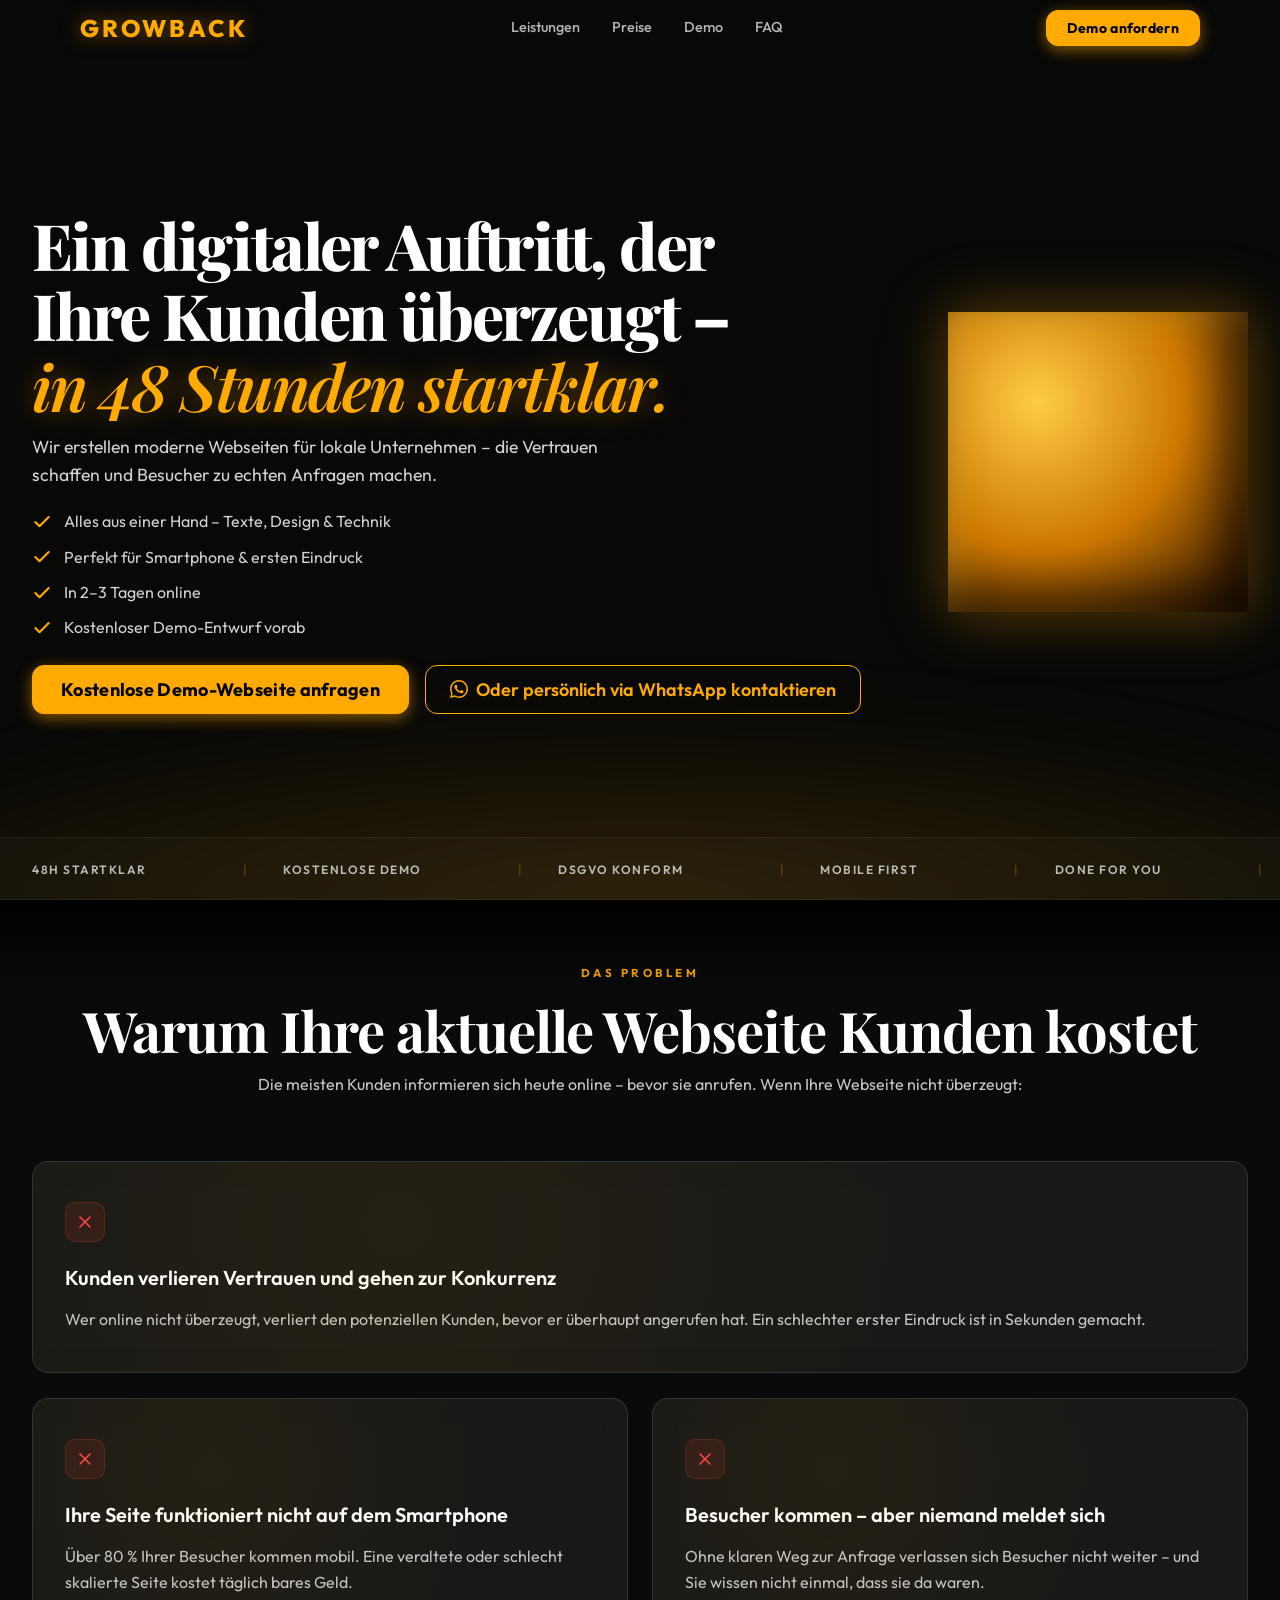
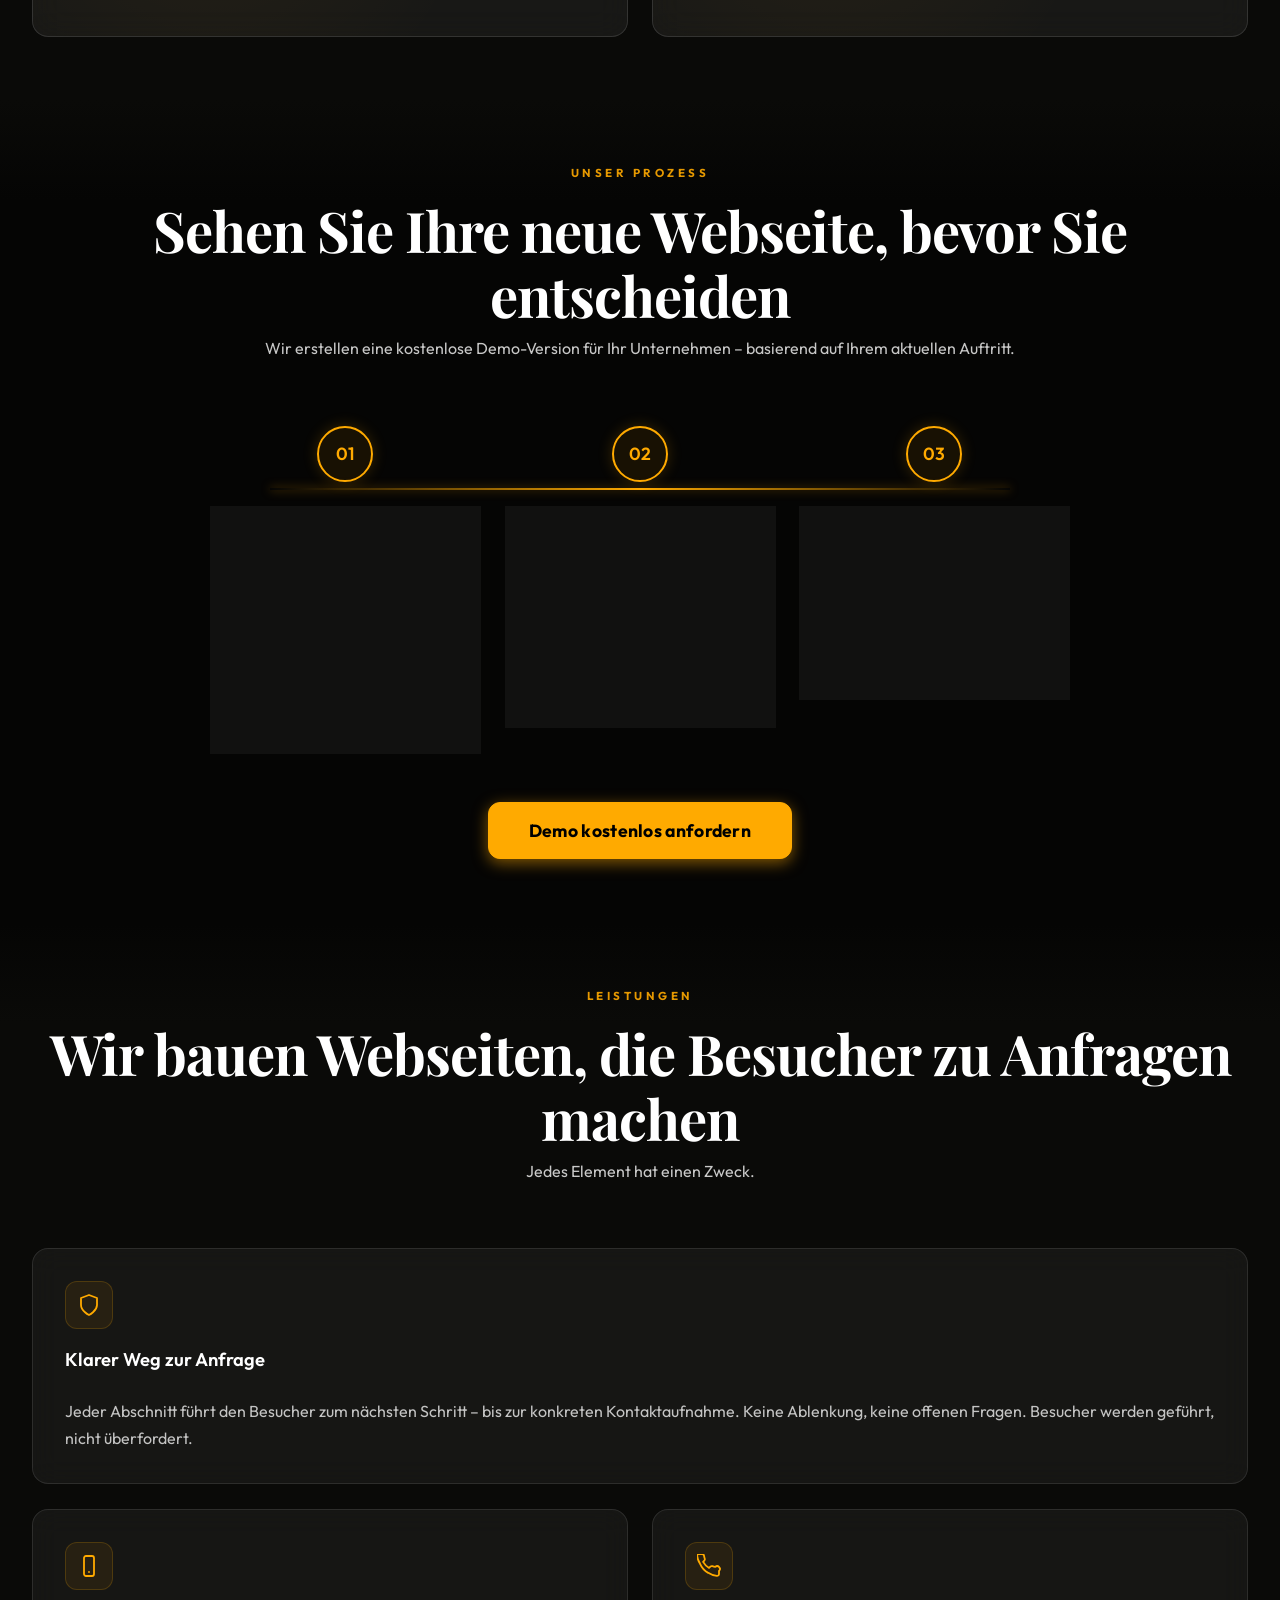
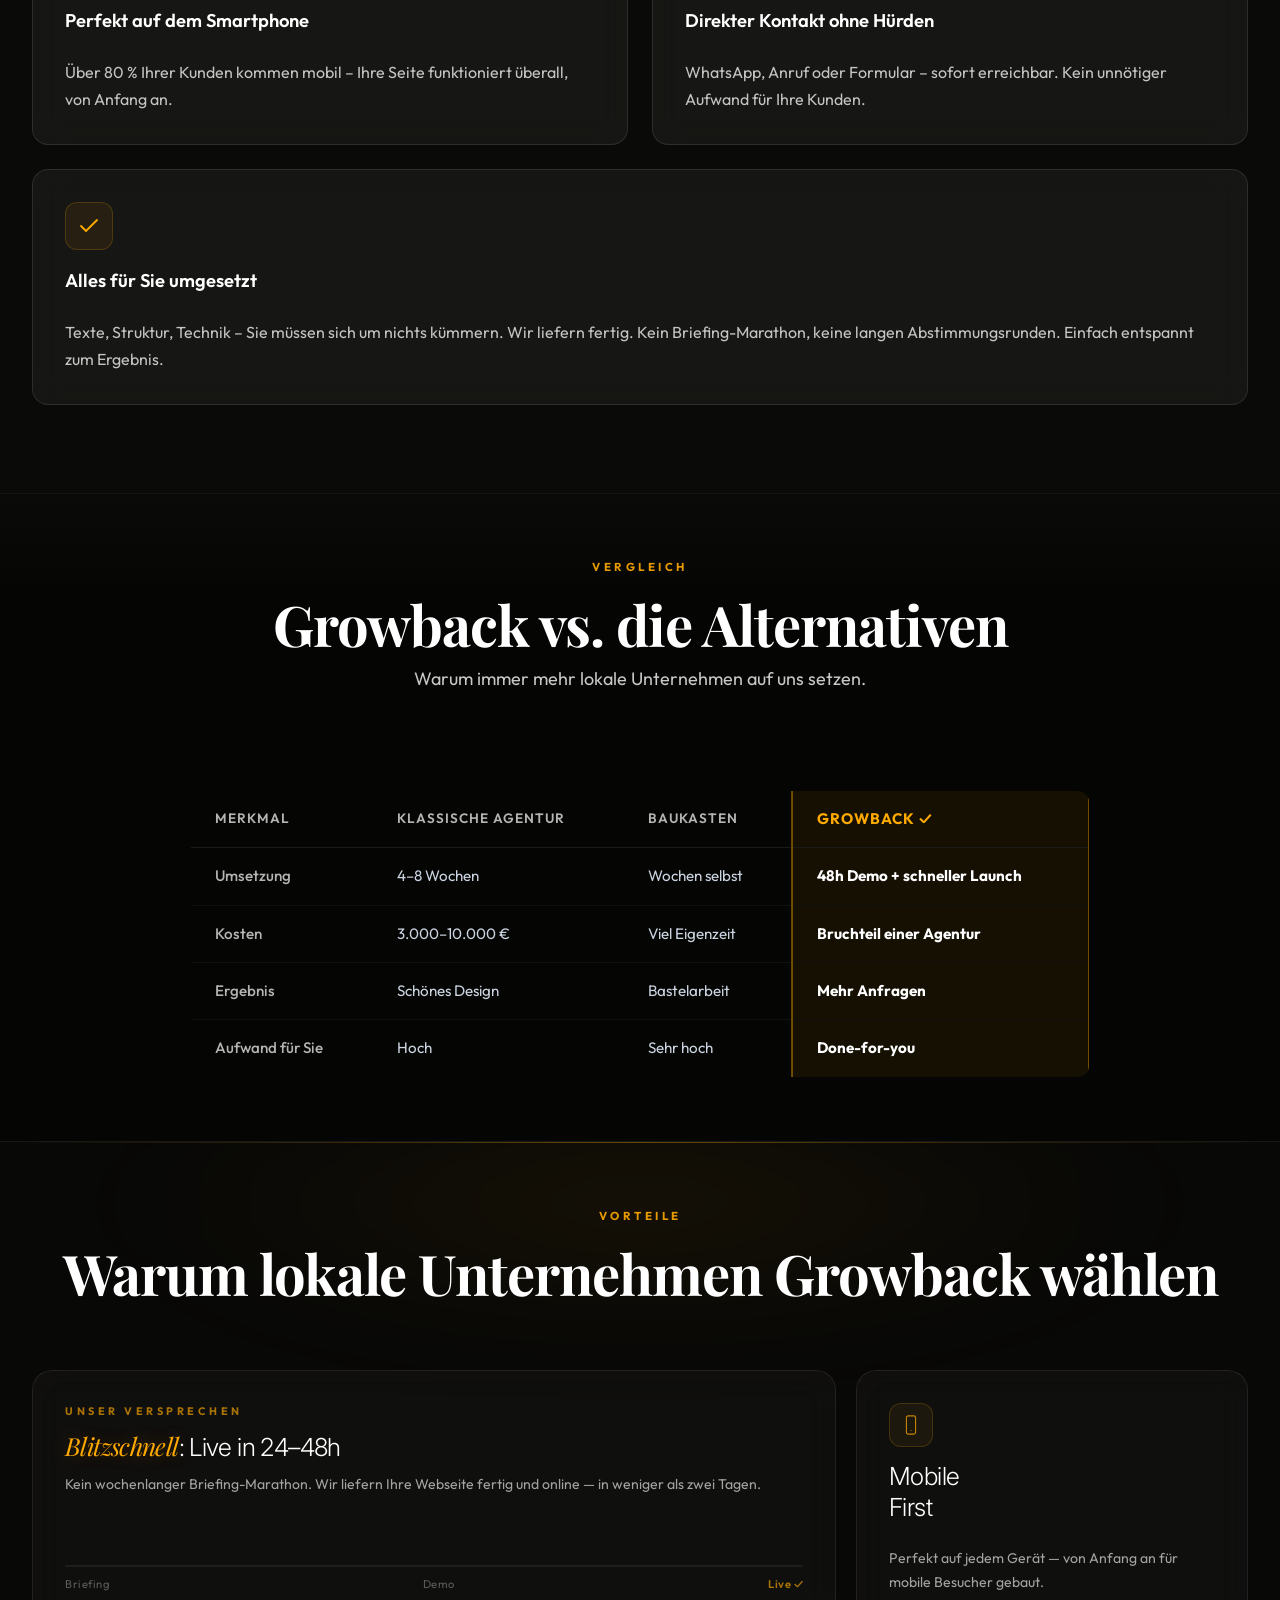
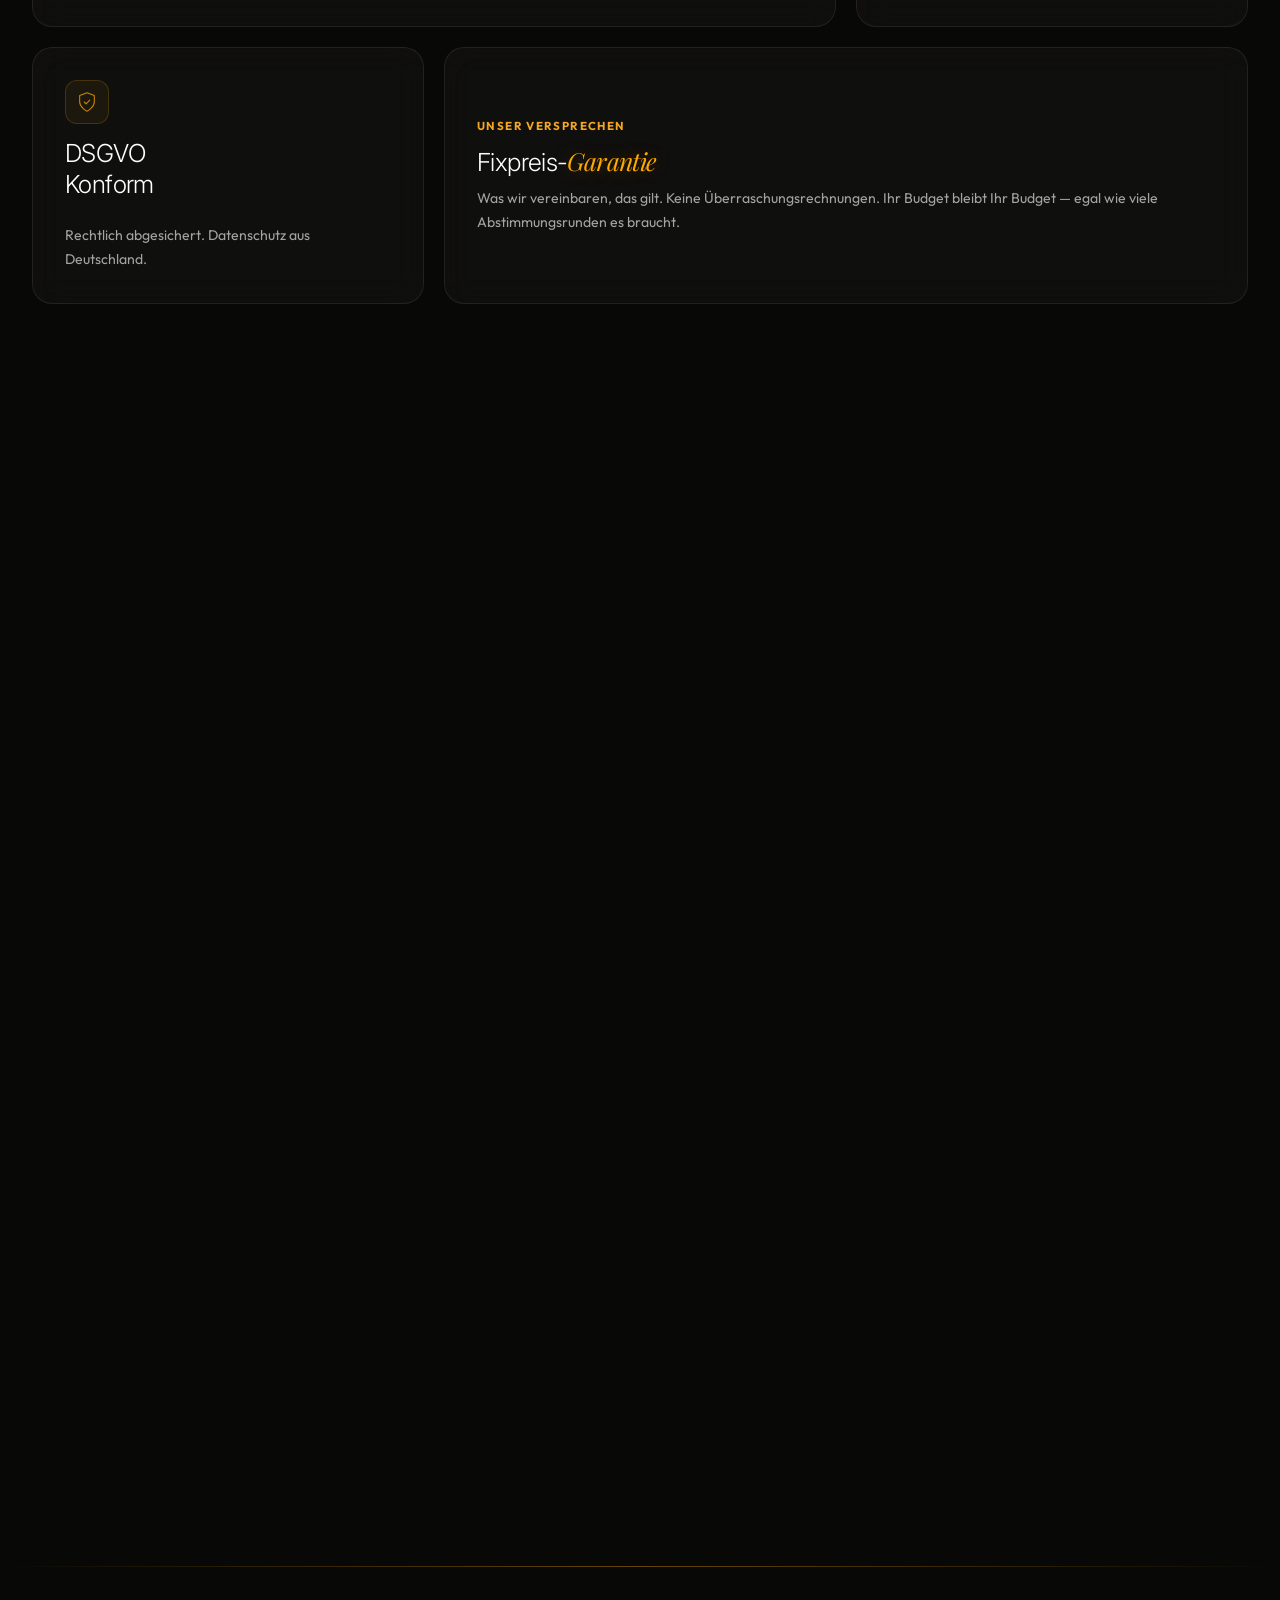
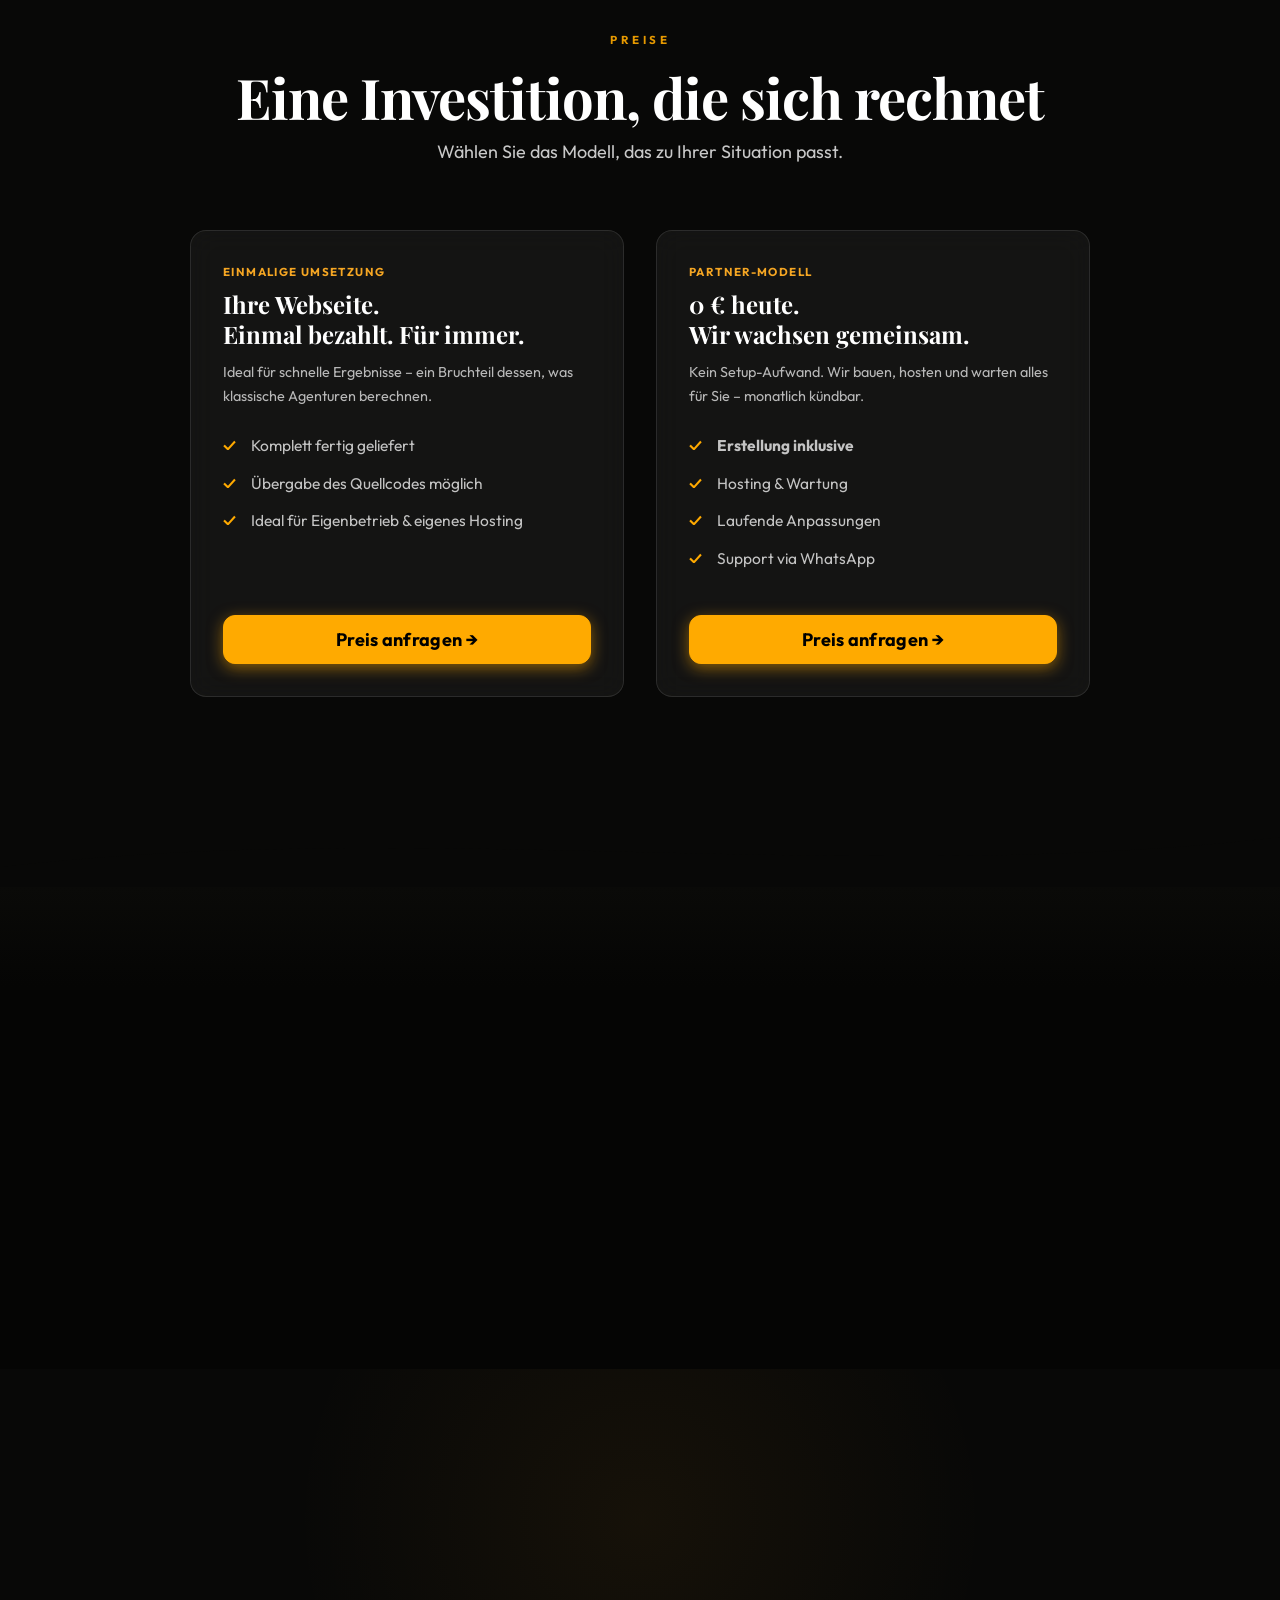
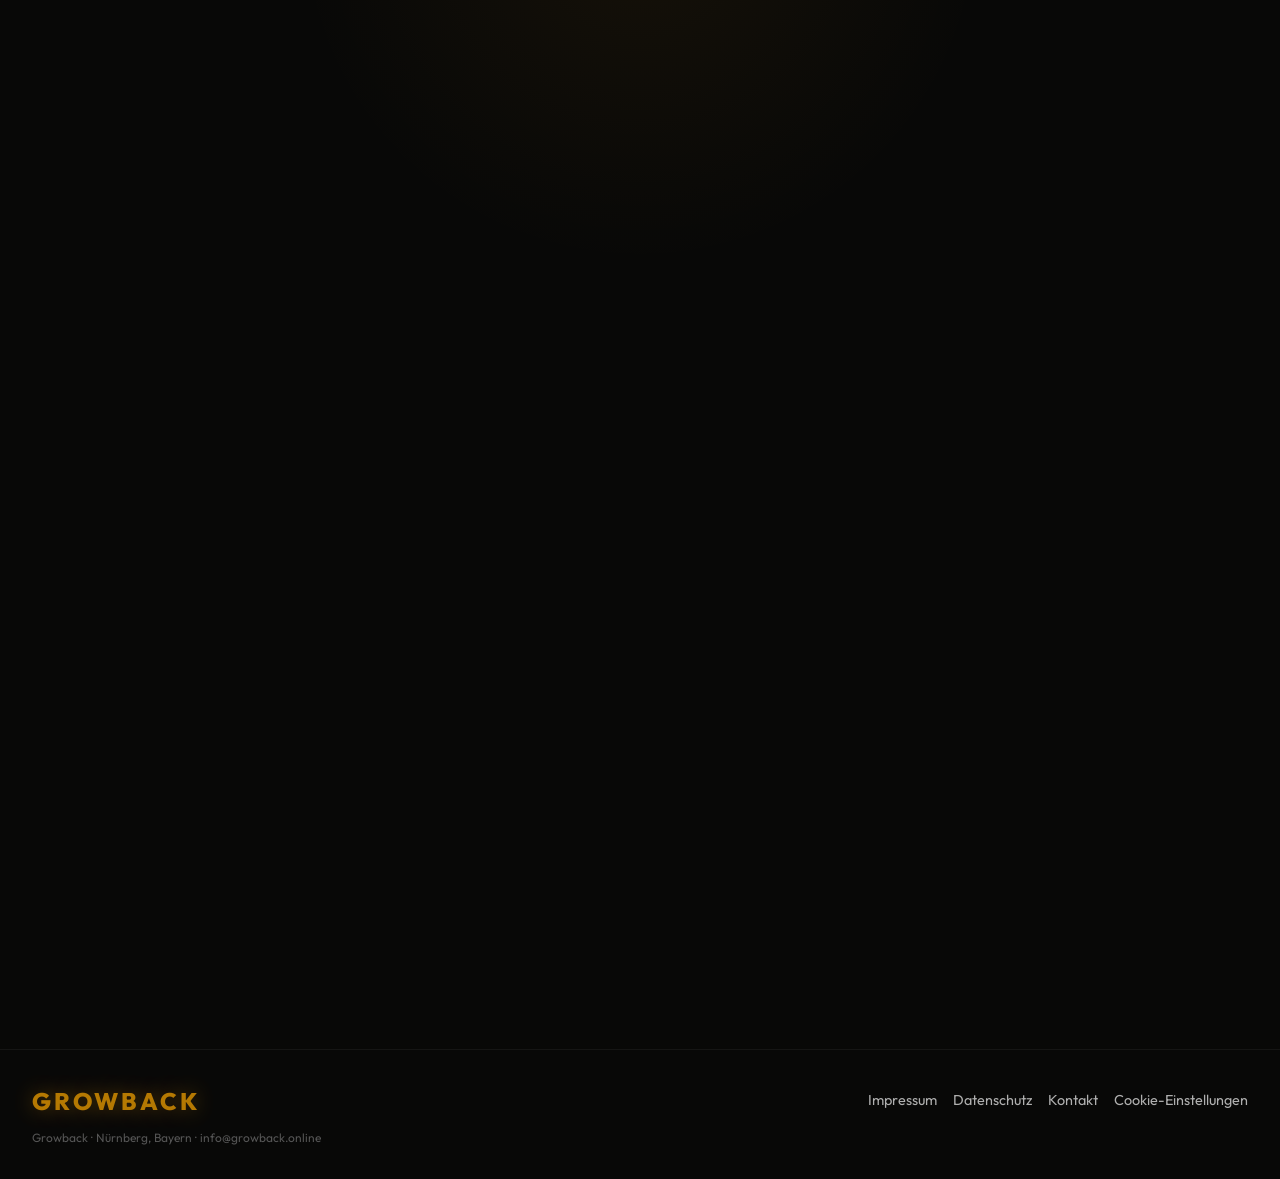
==== commit 7ea1b11d: "Update portfolio with Dachwerk Huber project" ====
--- a/index.html
+++ b/index.html
@@ -874,11 +874,14 @@
                     </div>
                     <div class="haus-portfolio-overlay"><span class="view-project-btn">Ansehen</span></div>
                 </a>
-                <a href="cases/wellness/index.html" class="haus-portfolio-card reveal delay-2" style="cursor:pointer;">
-                    <div class="placeholder-img" style="background: linear-gradient(135deg, #0a0810, #120f1a, rgba(255, 170, 0, 0.04)); display:flex; align-items:center; justify-content:center; flex-direction: column; color:#94a3b8; height: 350px; gap: 0.5rem;">
-                        <svg width="40" height="40" viewBox="0 0 24 24" fill="none" stroke="rgba(255,170,0,0.6)" stroke-width="1.5" stroke-linecap="round" stroke-linejoin="round" style="margin-bottom:0.5rem;"><path d="M12 2C6.48 2 2 6.48 2 12s4.48 10 10 10 10-4.48 10-10S17.52 2 12 2z"/><path d="M8 14s1.5 2 4 2 4-2 4-2"/><line x1="9" y1="9" x2="9.01" y2="9"/><line x1="15" y1="9" x2="15.01" y2="9"/></svg>
-                        <div style="font-size: 1.25rem; font-weight: 600; color: #fff; font-family: 'Outfit', sans-serif;">Boutique Wellness Experience</div>
-                        <div style="font-size: 0.85rem; color: rgba(255,255,255,0.5);">Wellness &amp; Beauty – Buchungen &amp; Stammkunden</div>
+                <a href="https://dachwerk-huber.vercel.app" target="_blank" class="haus-portfolio-card reveal delay-2" style="cursor:pointer;">
+                    <div class="placeholder-img" style="height:350px;overflow:hidden;position:relative;background:#040a04;">
+                        <img src="Dachwerk Huber .png" alt="Dachwerk Huber – Webseite erstellt von Growback" style="width:100%;height:100%;object-fit:cover;object-position:center top;display:block;transition:transform 0.5s ease;" onmouseover="this.style.transform='scale(1.04)'" onmouseout="this.style.transform='scale(1)'"/>
+                        <div style="position:absolute;inset:0;background:linear-gradient(to top,rgba(0,0,0,0.55) 0%,transparent 50%);pointer-events:none;"></div>
+                        <div style="position:absolute;bottom:20px;left:20px;right:20px;pointer-events:none;">
+                            <div style="font-size:1.15rem;font-weight:600;color:#fff;font-family:'Outfit',sans-serif;">Dachwerk Huber</div>
+                            <div style="font-size:0.82rem;color:rgba(255,255,255,0.6);margin-top:3px;">Dachdeckerei – Professioneller Auftritt & Anfragen</div>
+                        </div>
                     </div>
                     <div class="haus-portfolio-overlay"><span class="view-project-btn">Ansehen</span></div>
                 </a>
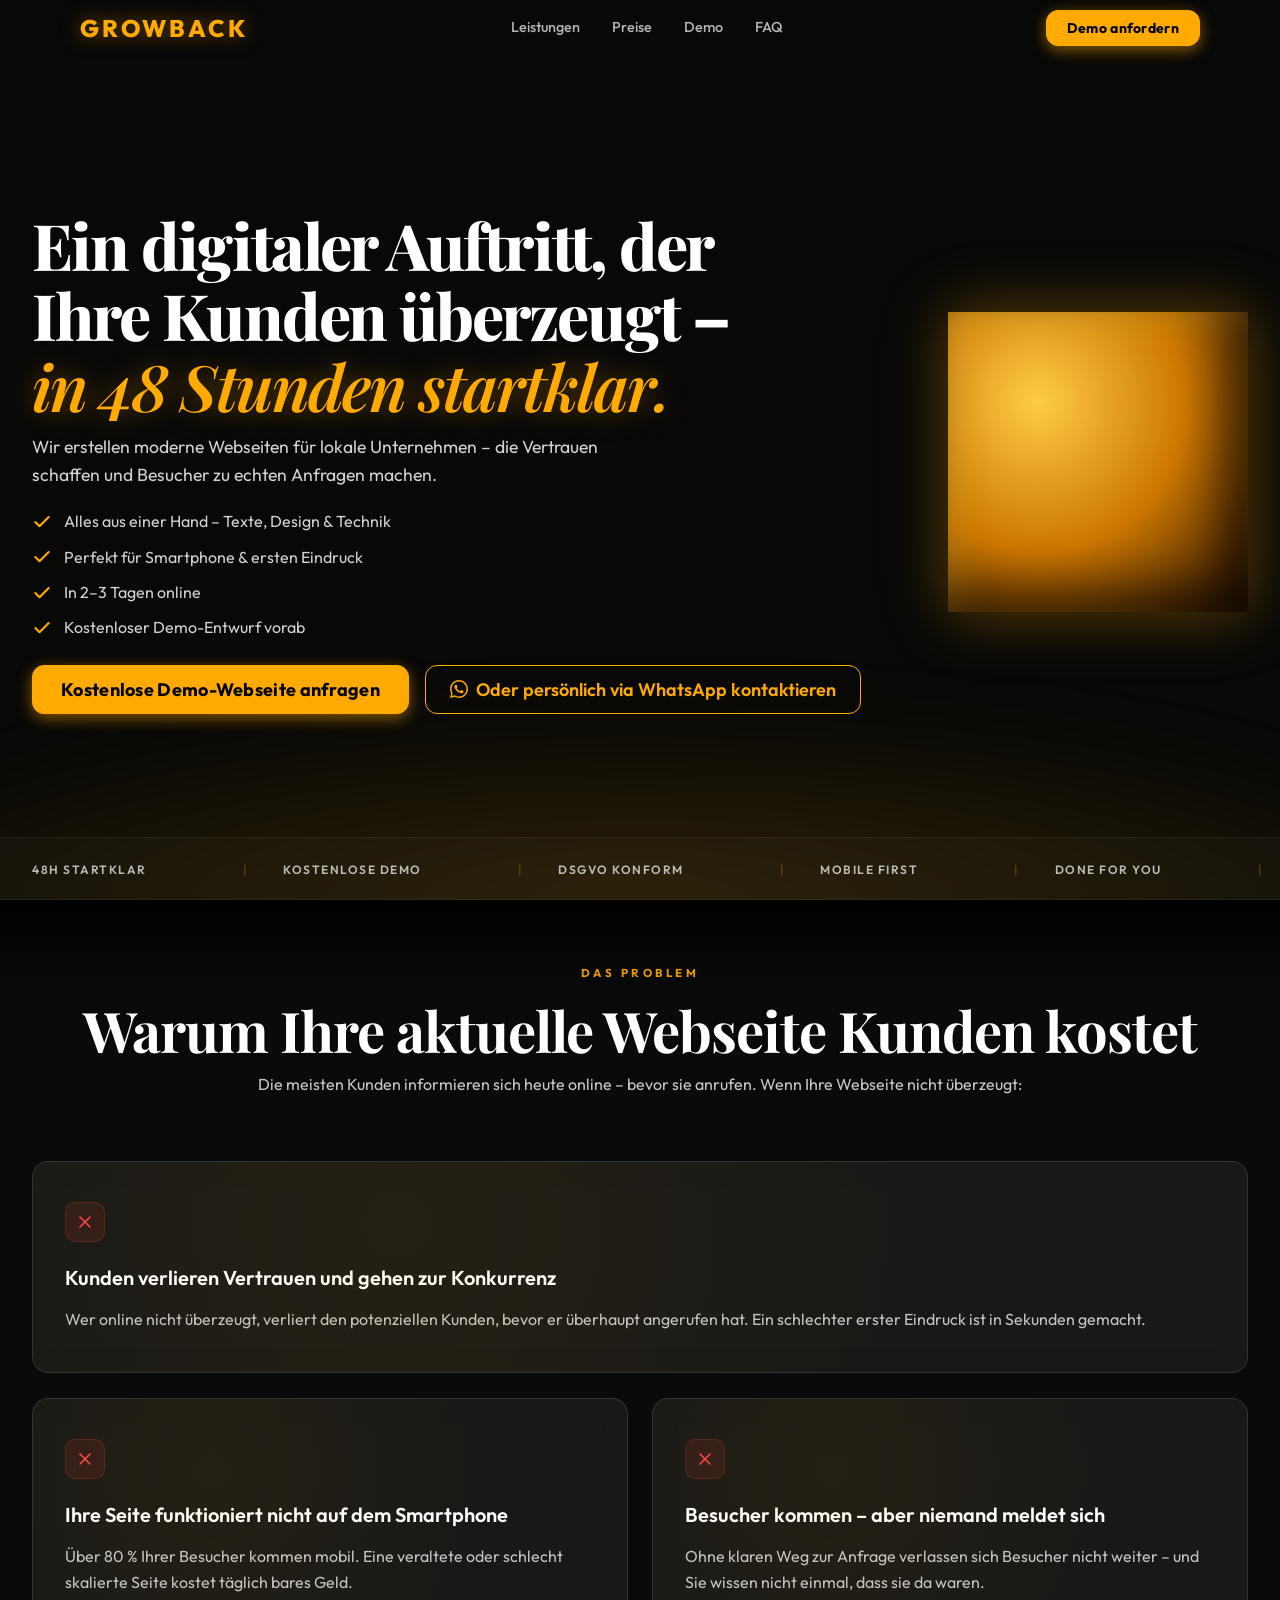
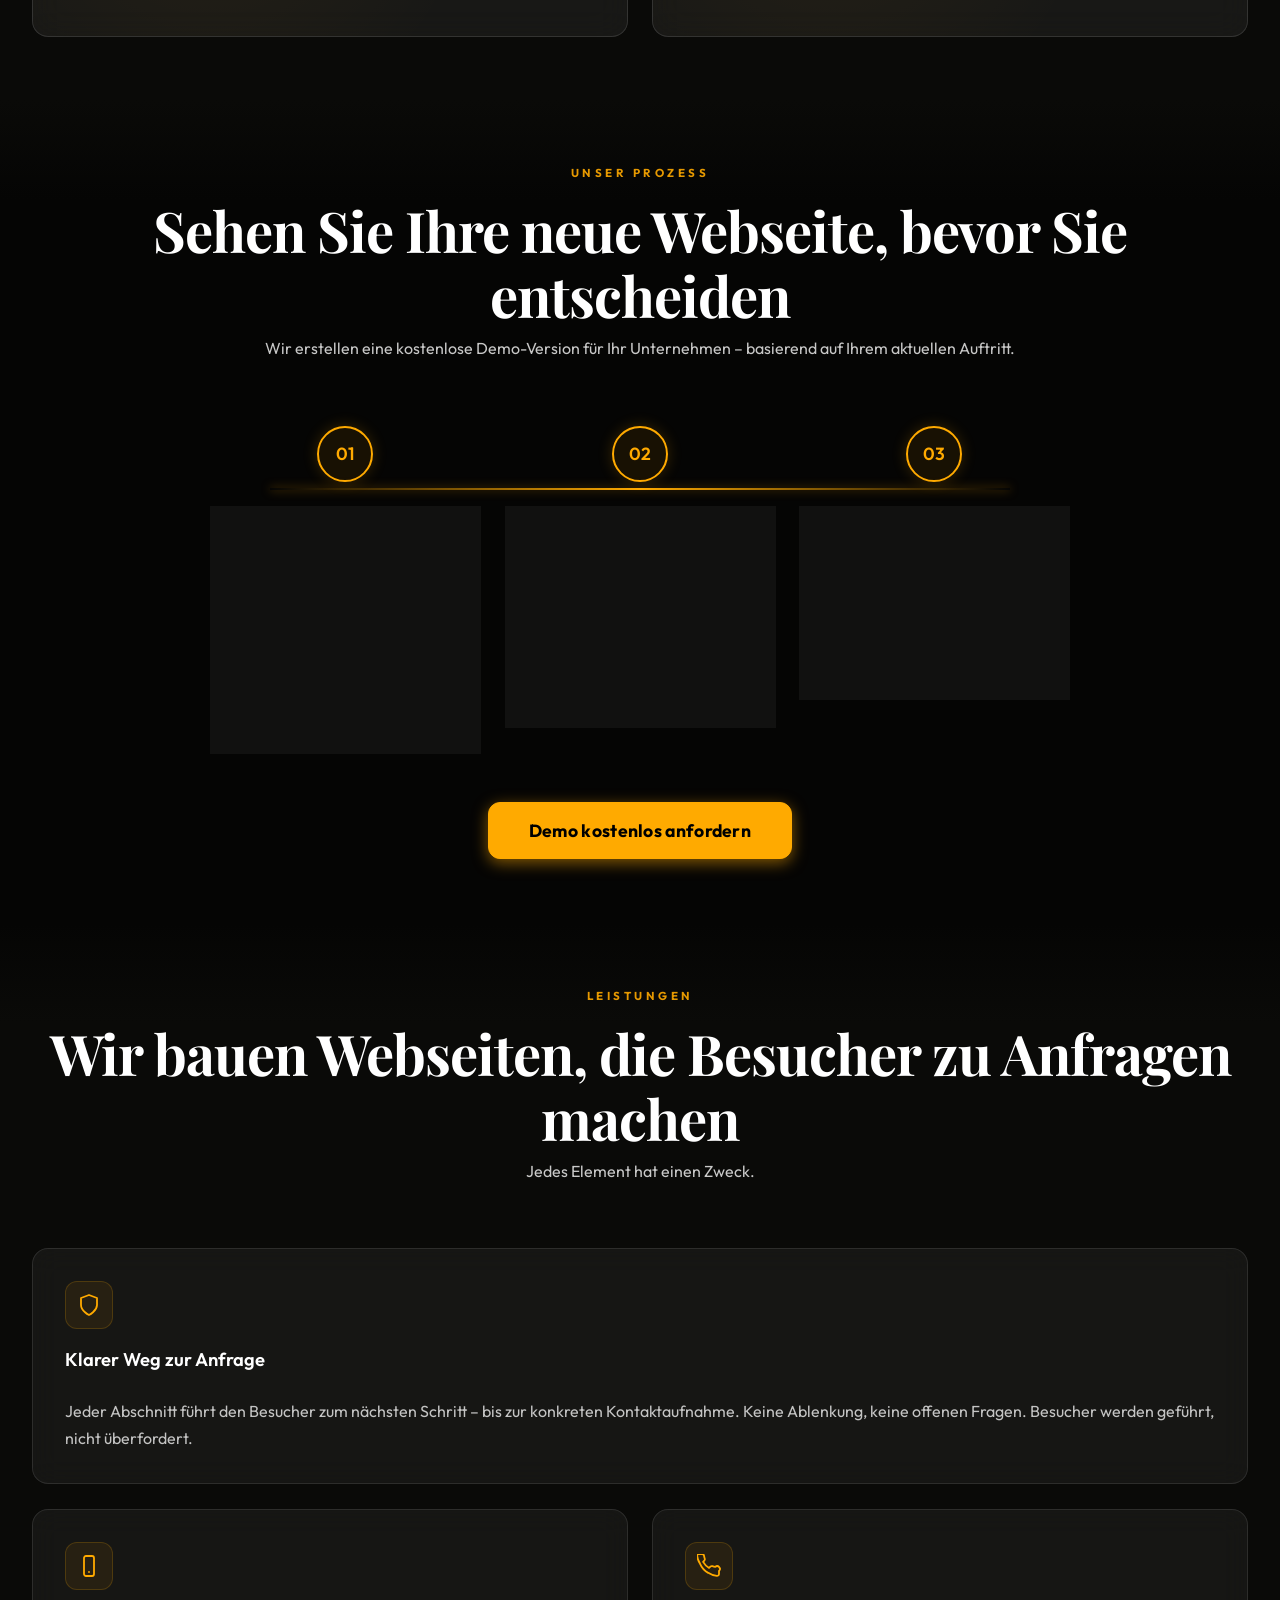
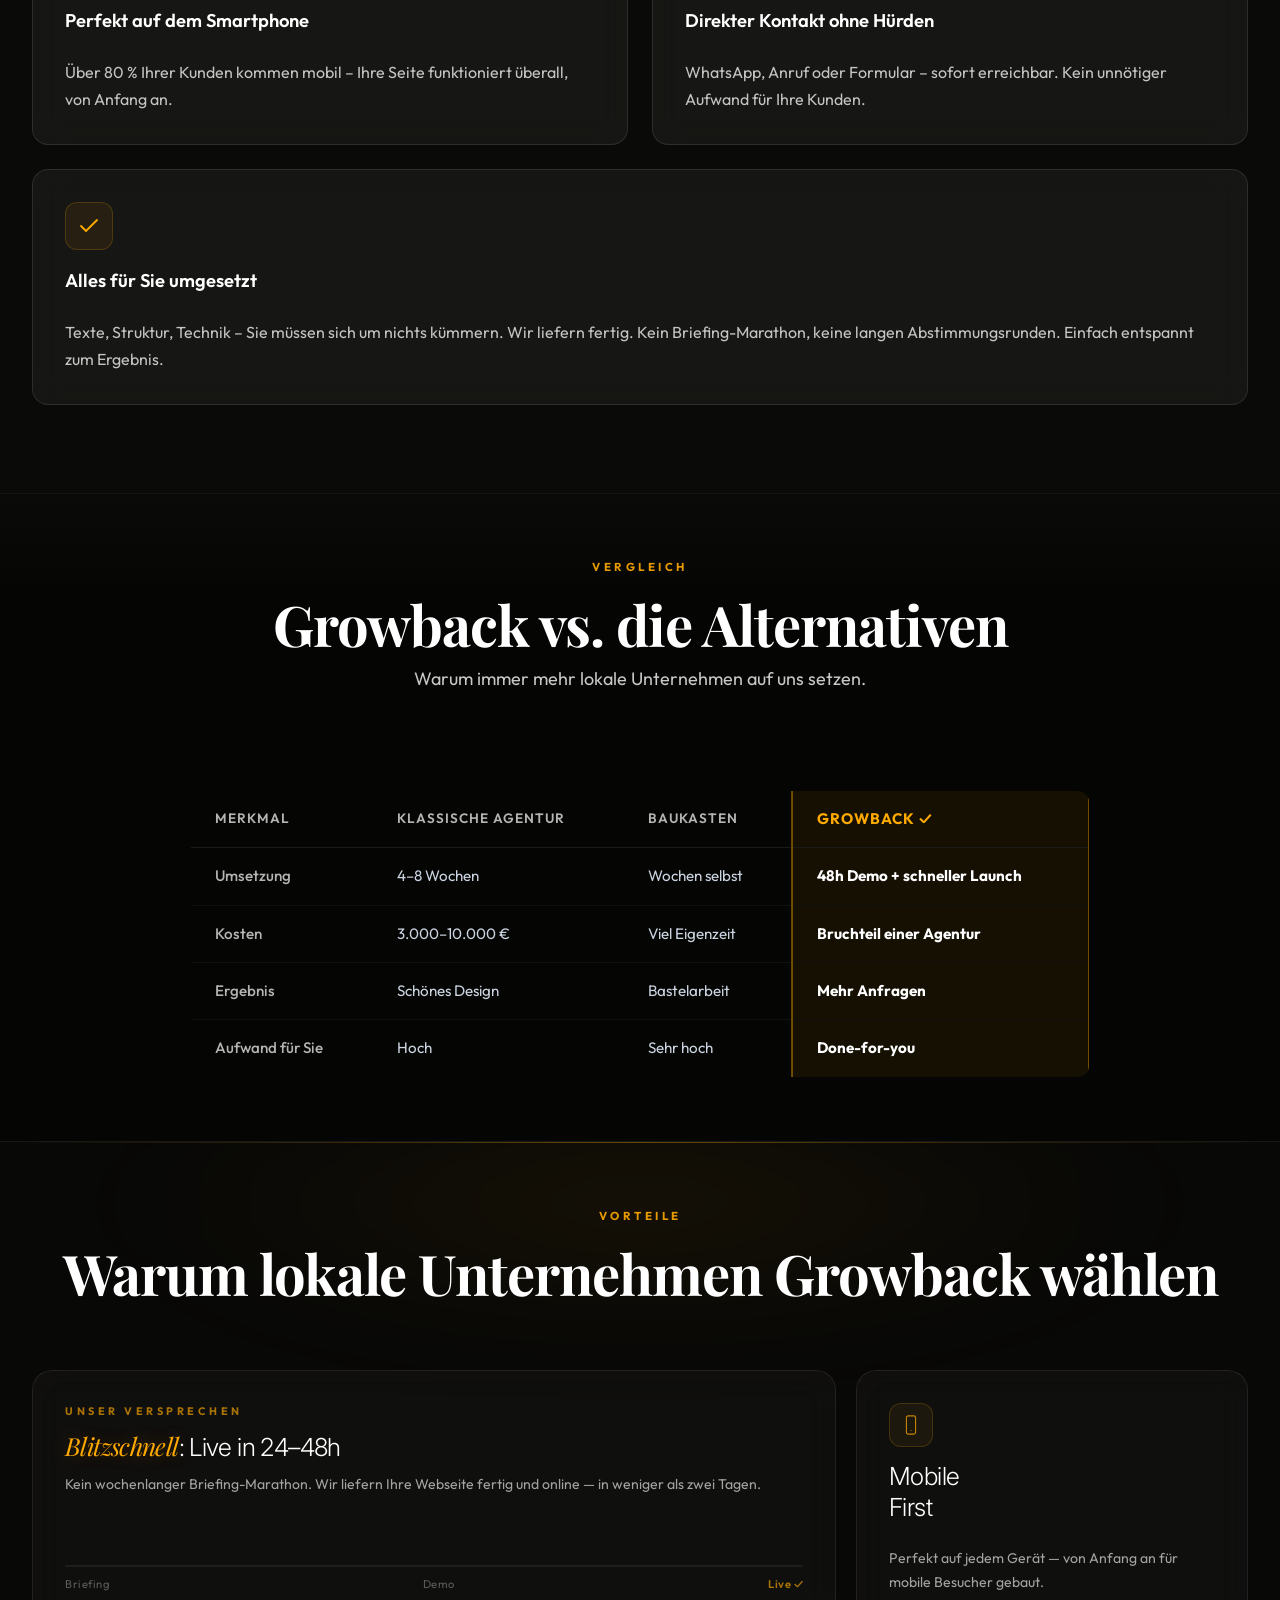
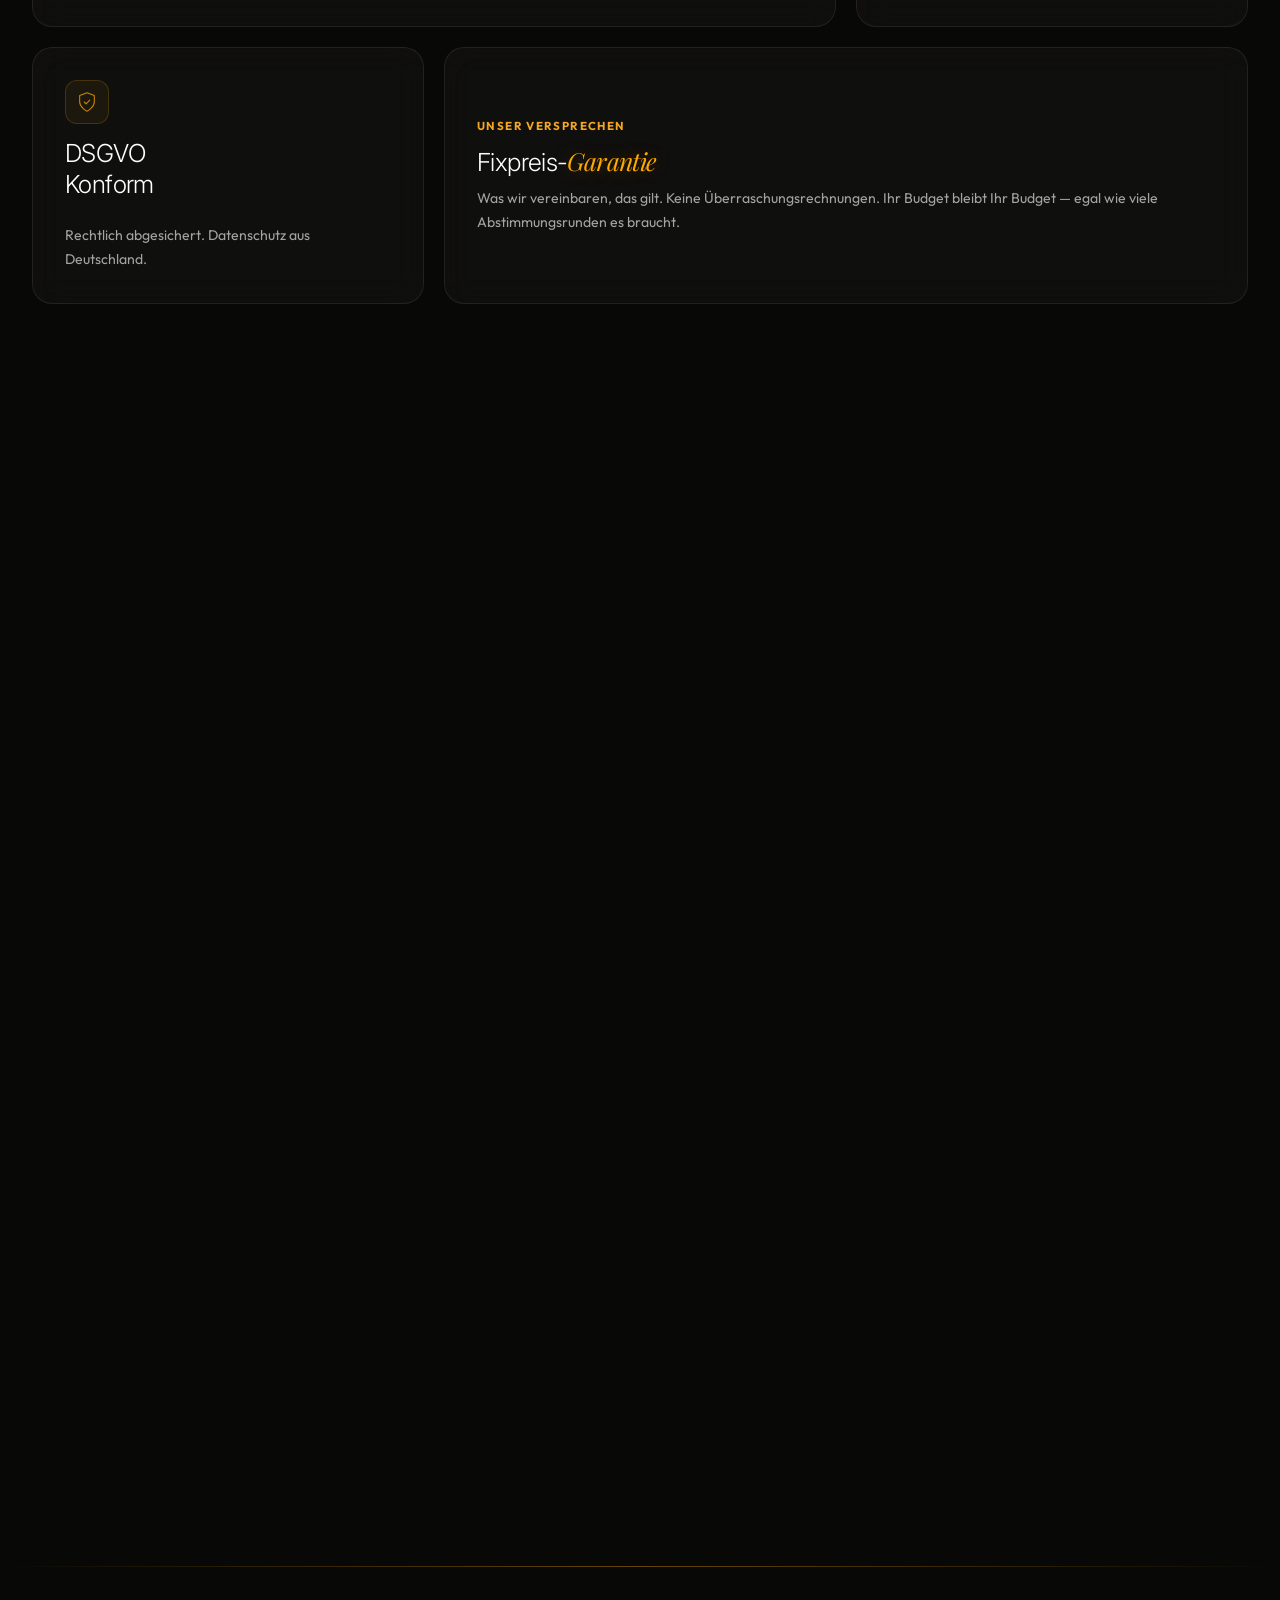
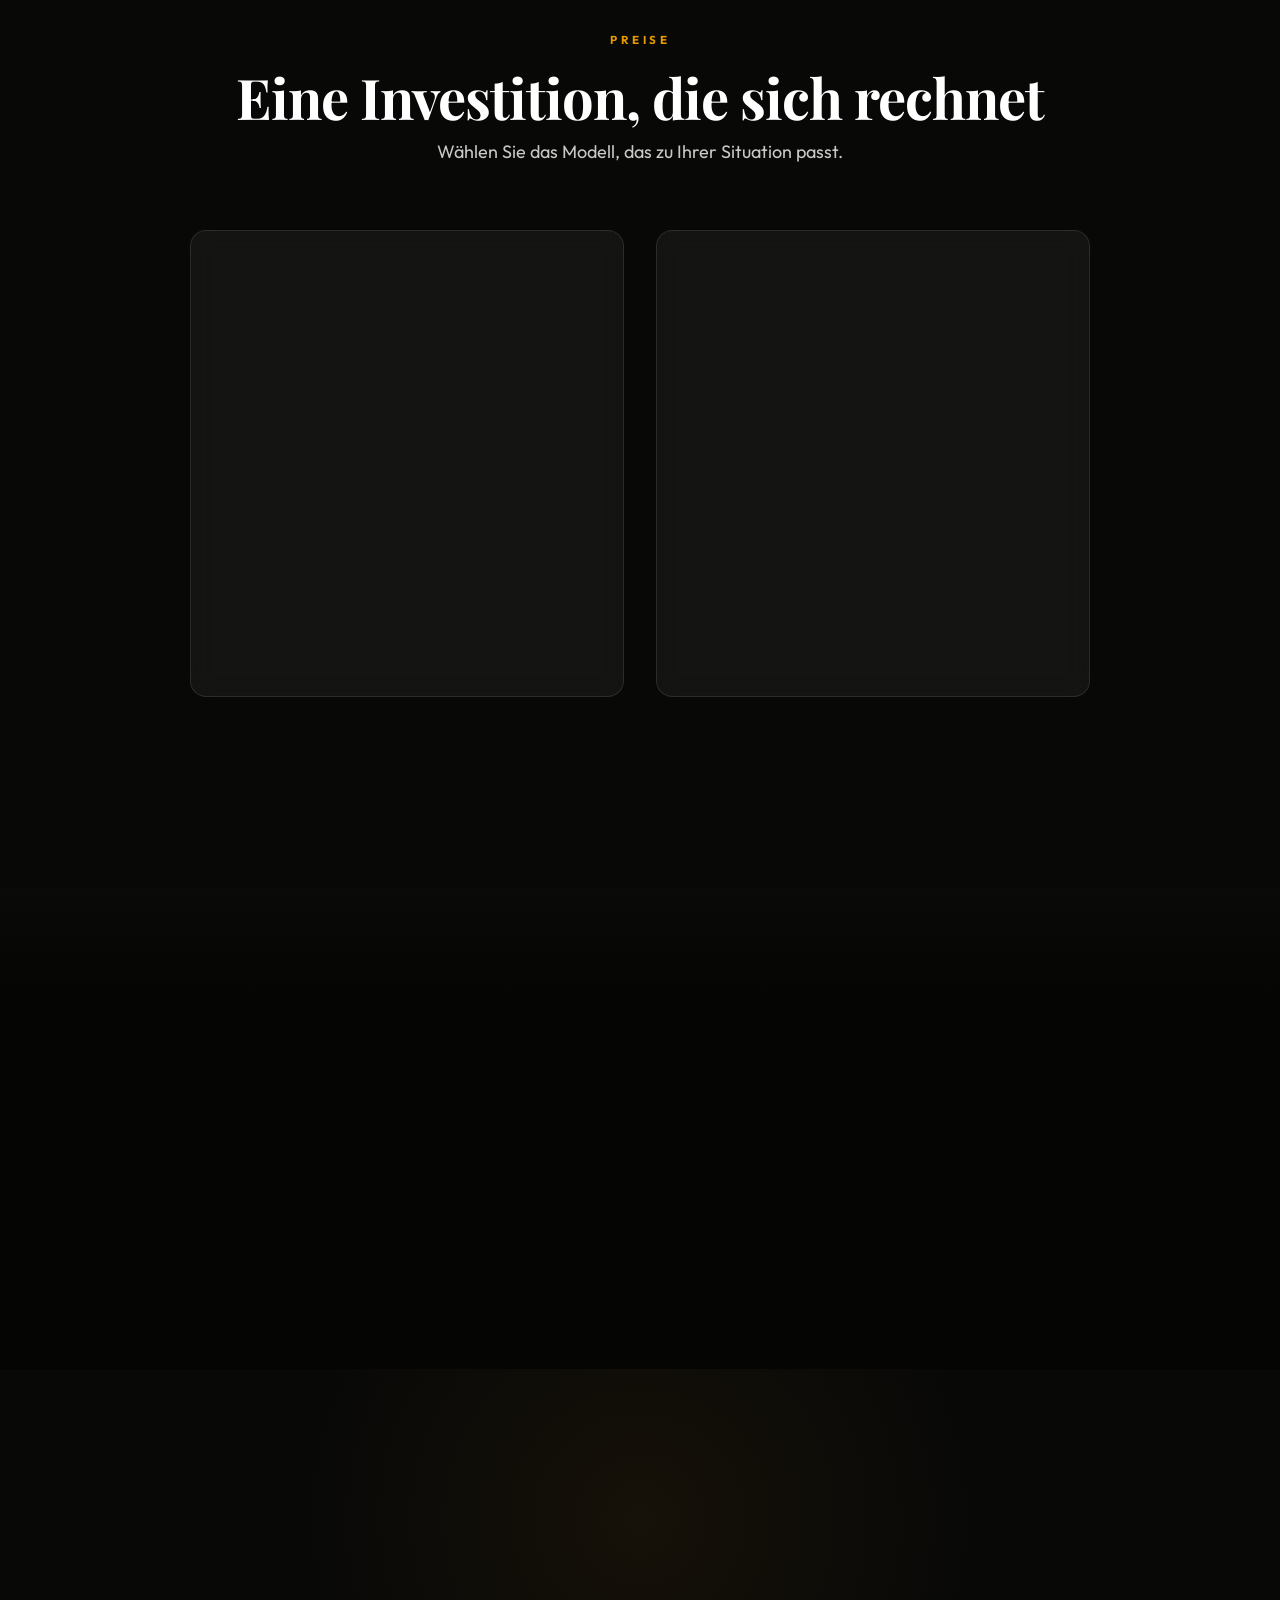
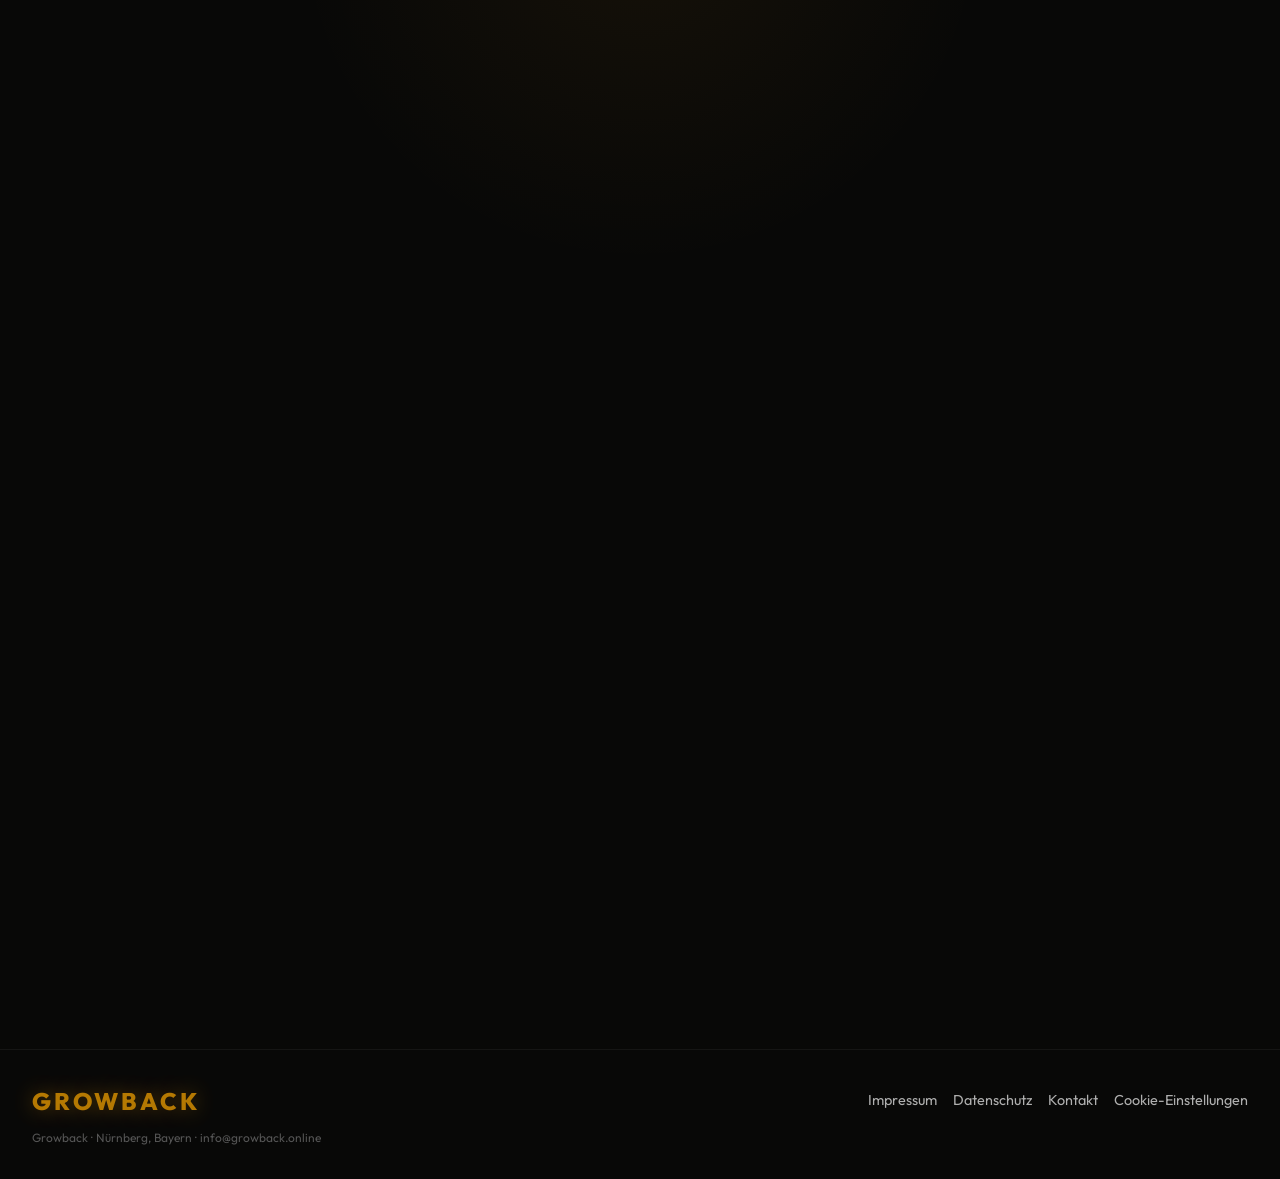
==== commit 957f5be6: "Add favicon and logo" ====
--- a/index.html
+++ b/index.html
@@ -11,6 +11,10 @@
     <meta name="robots" content="index, follow">
     <meta name="google-site-verification" content="b8e73ea9f69e8b72">
     <link rel="canonical" href="https://growback.online/">
+
+    <!-- Favicon -->
+    <link rel="icon" type="image/jpeg" href="Growback%20Logo.jpg">
+    <link rel="apple-touch-icon" href="Growback%20Logo.jpg">
 
     <!-- Open Graph -->
     <meta property="og:type" content="website">
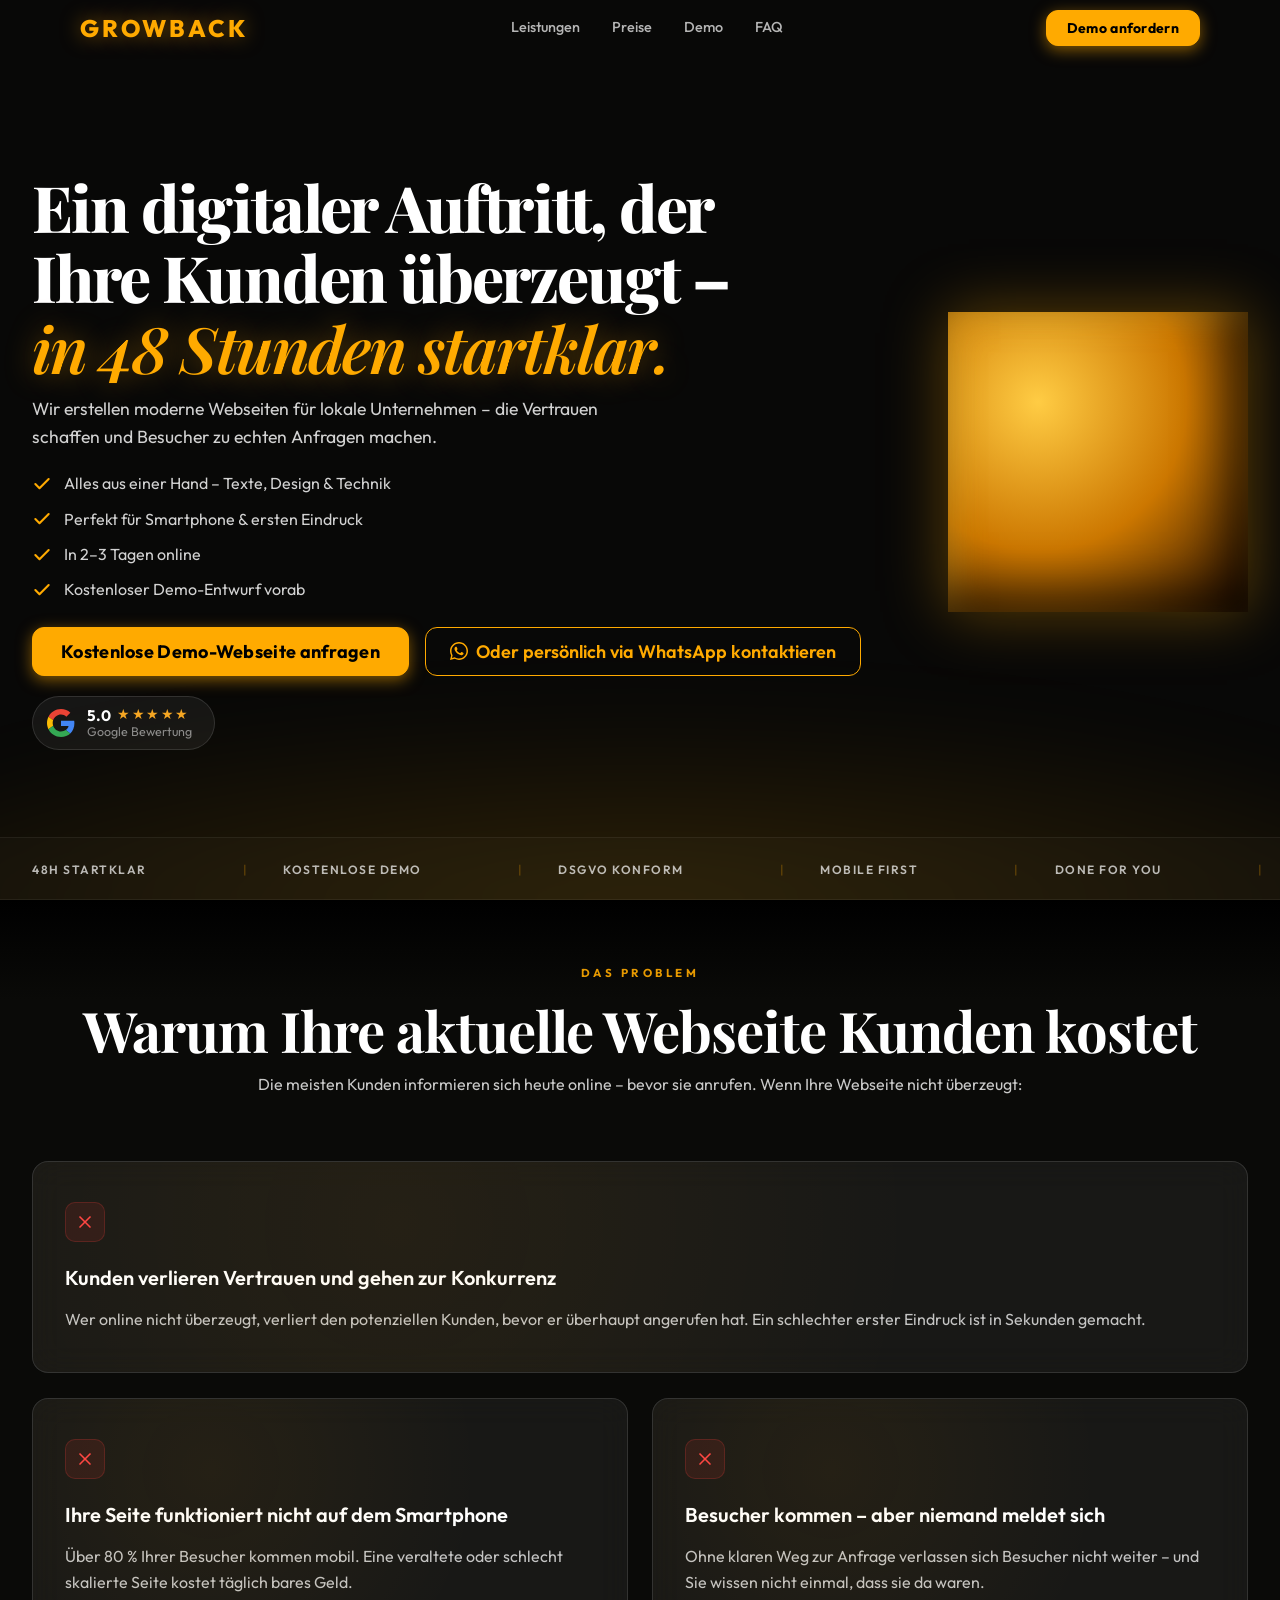
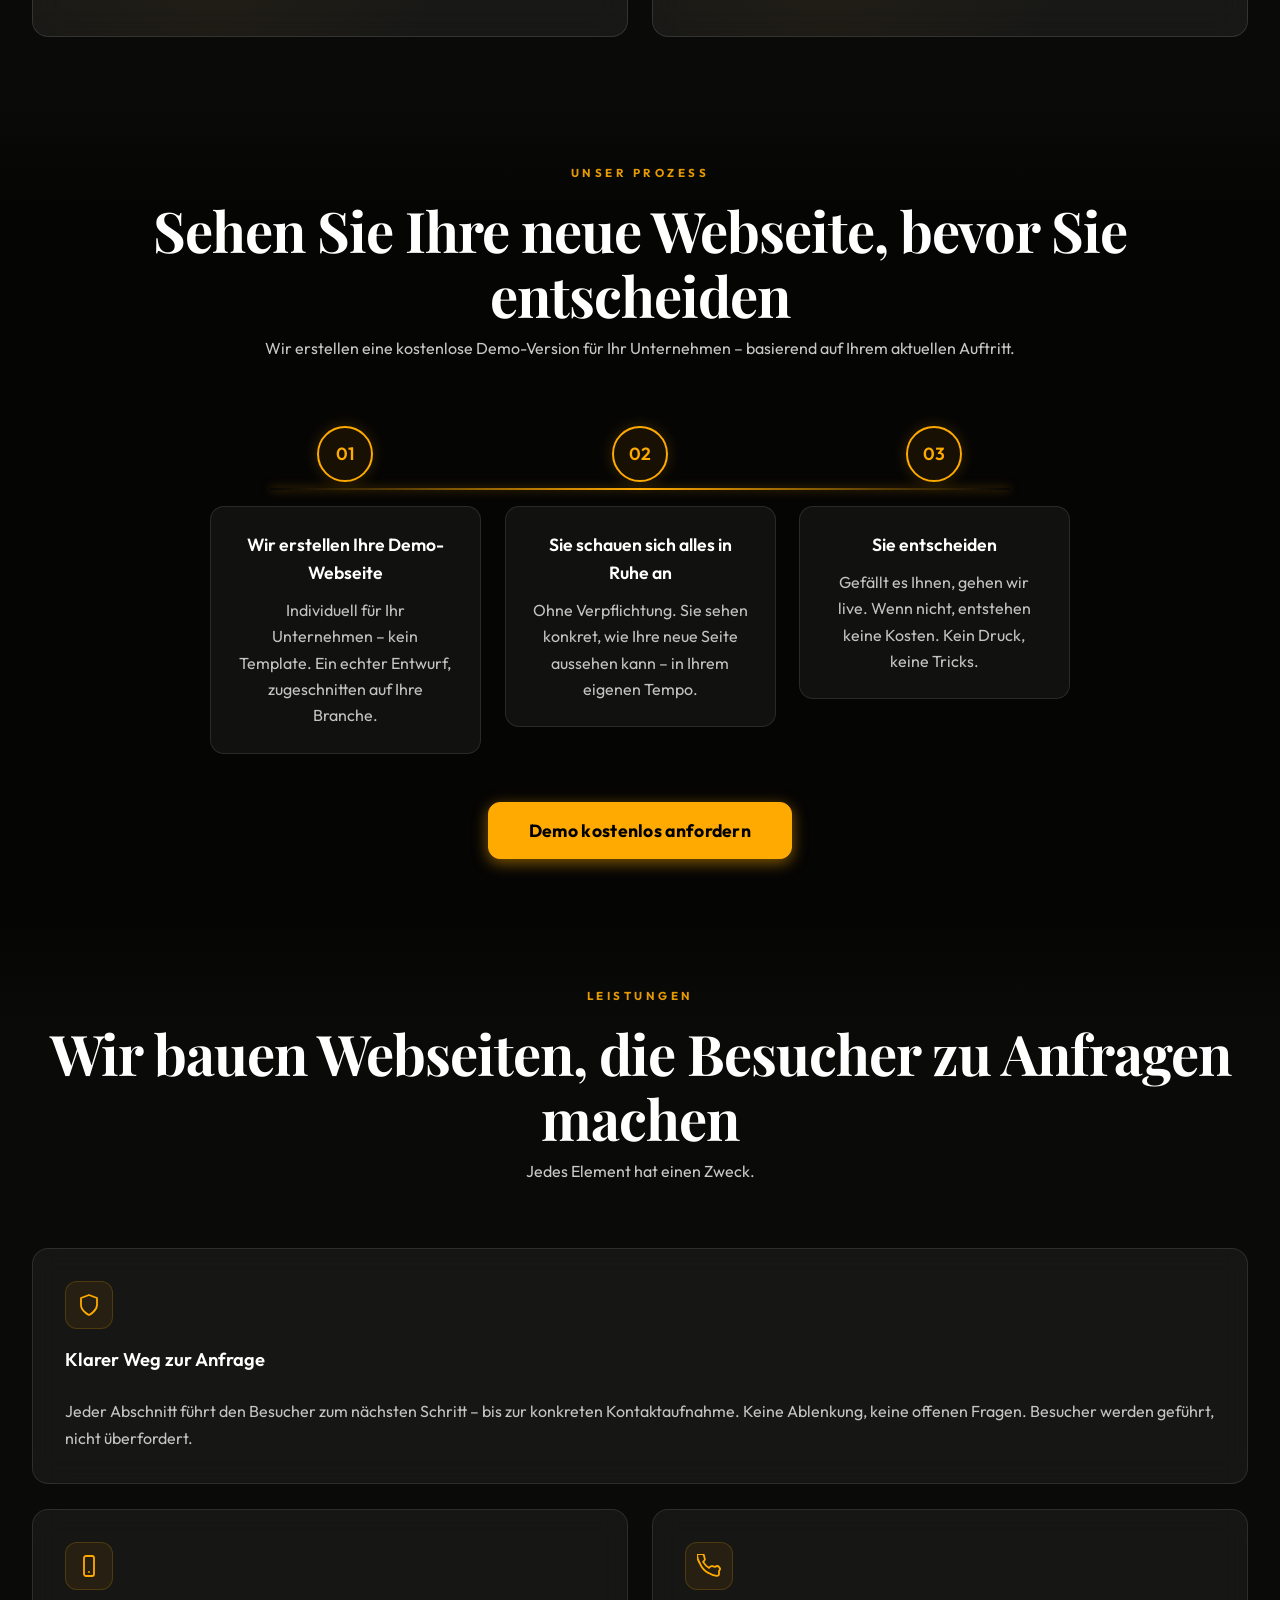
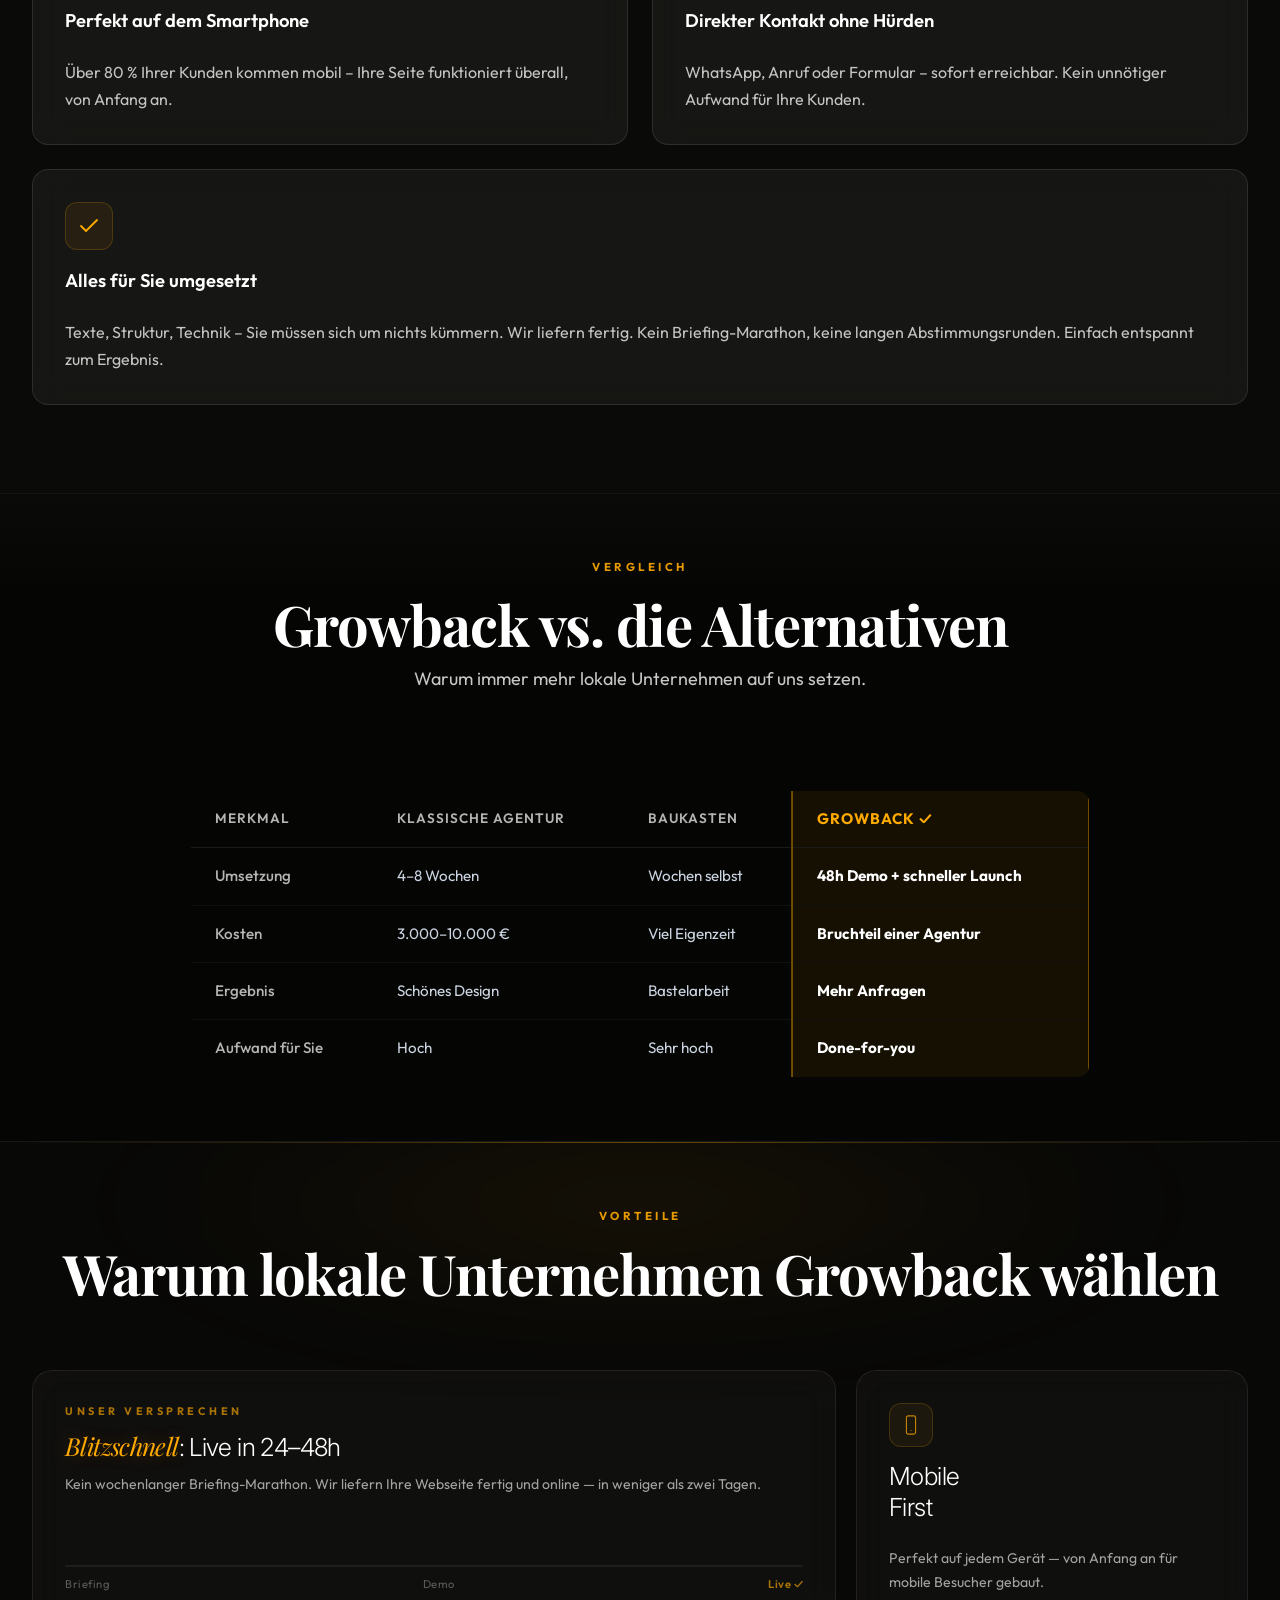
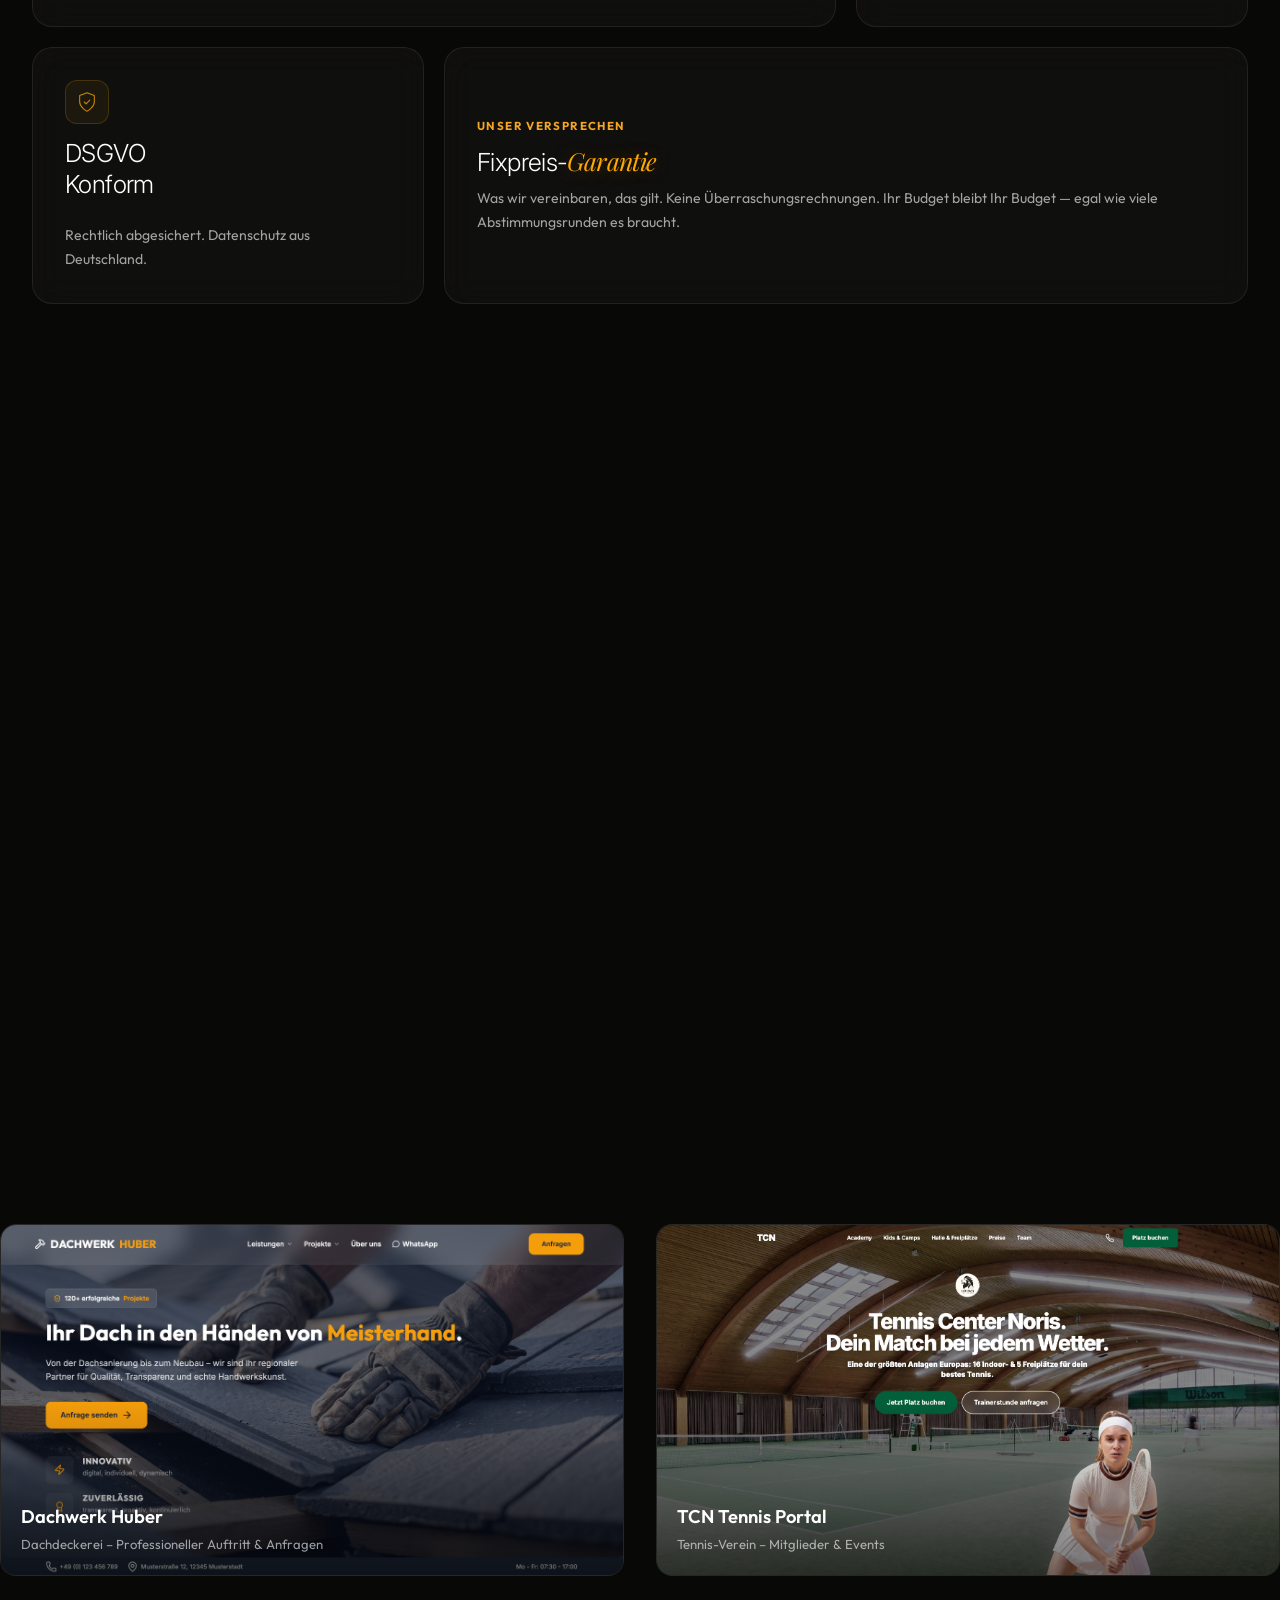
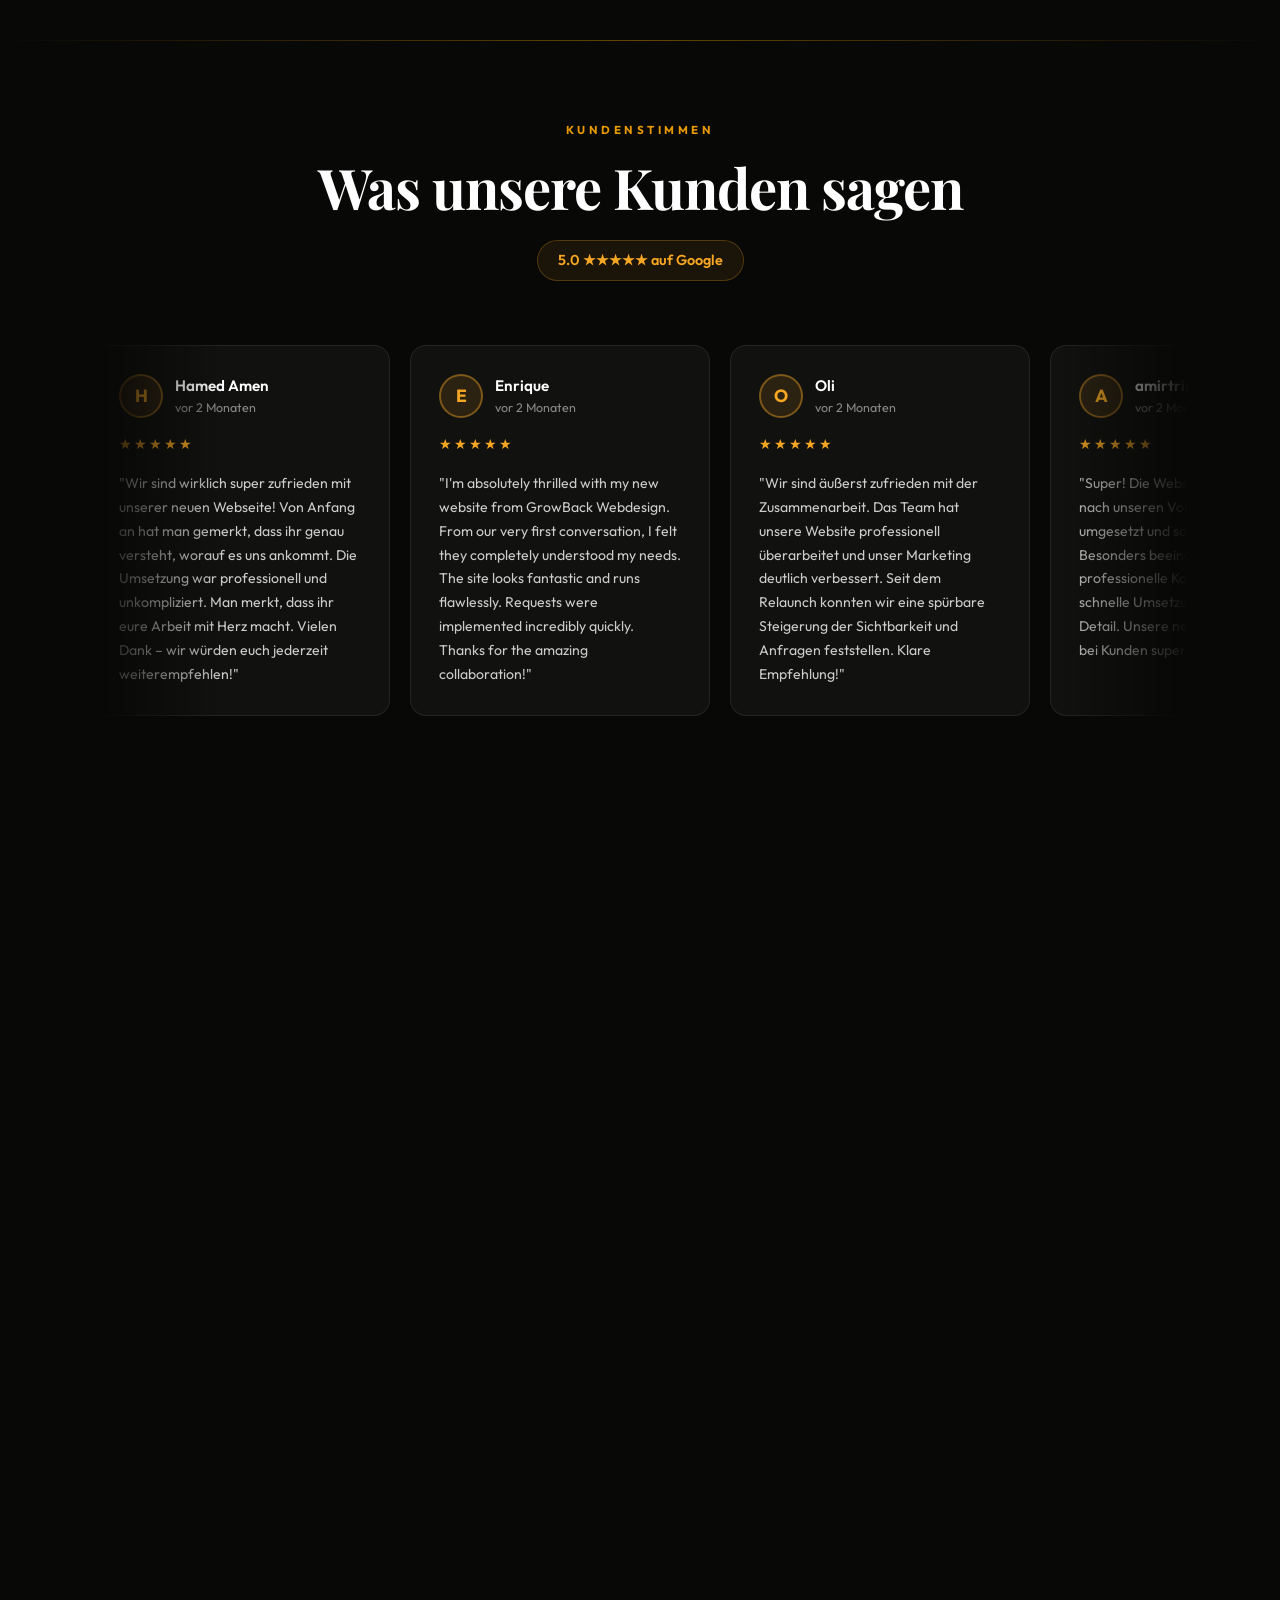
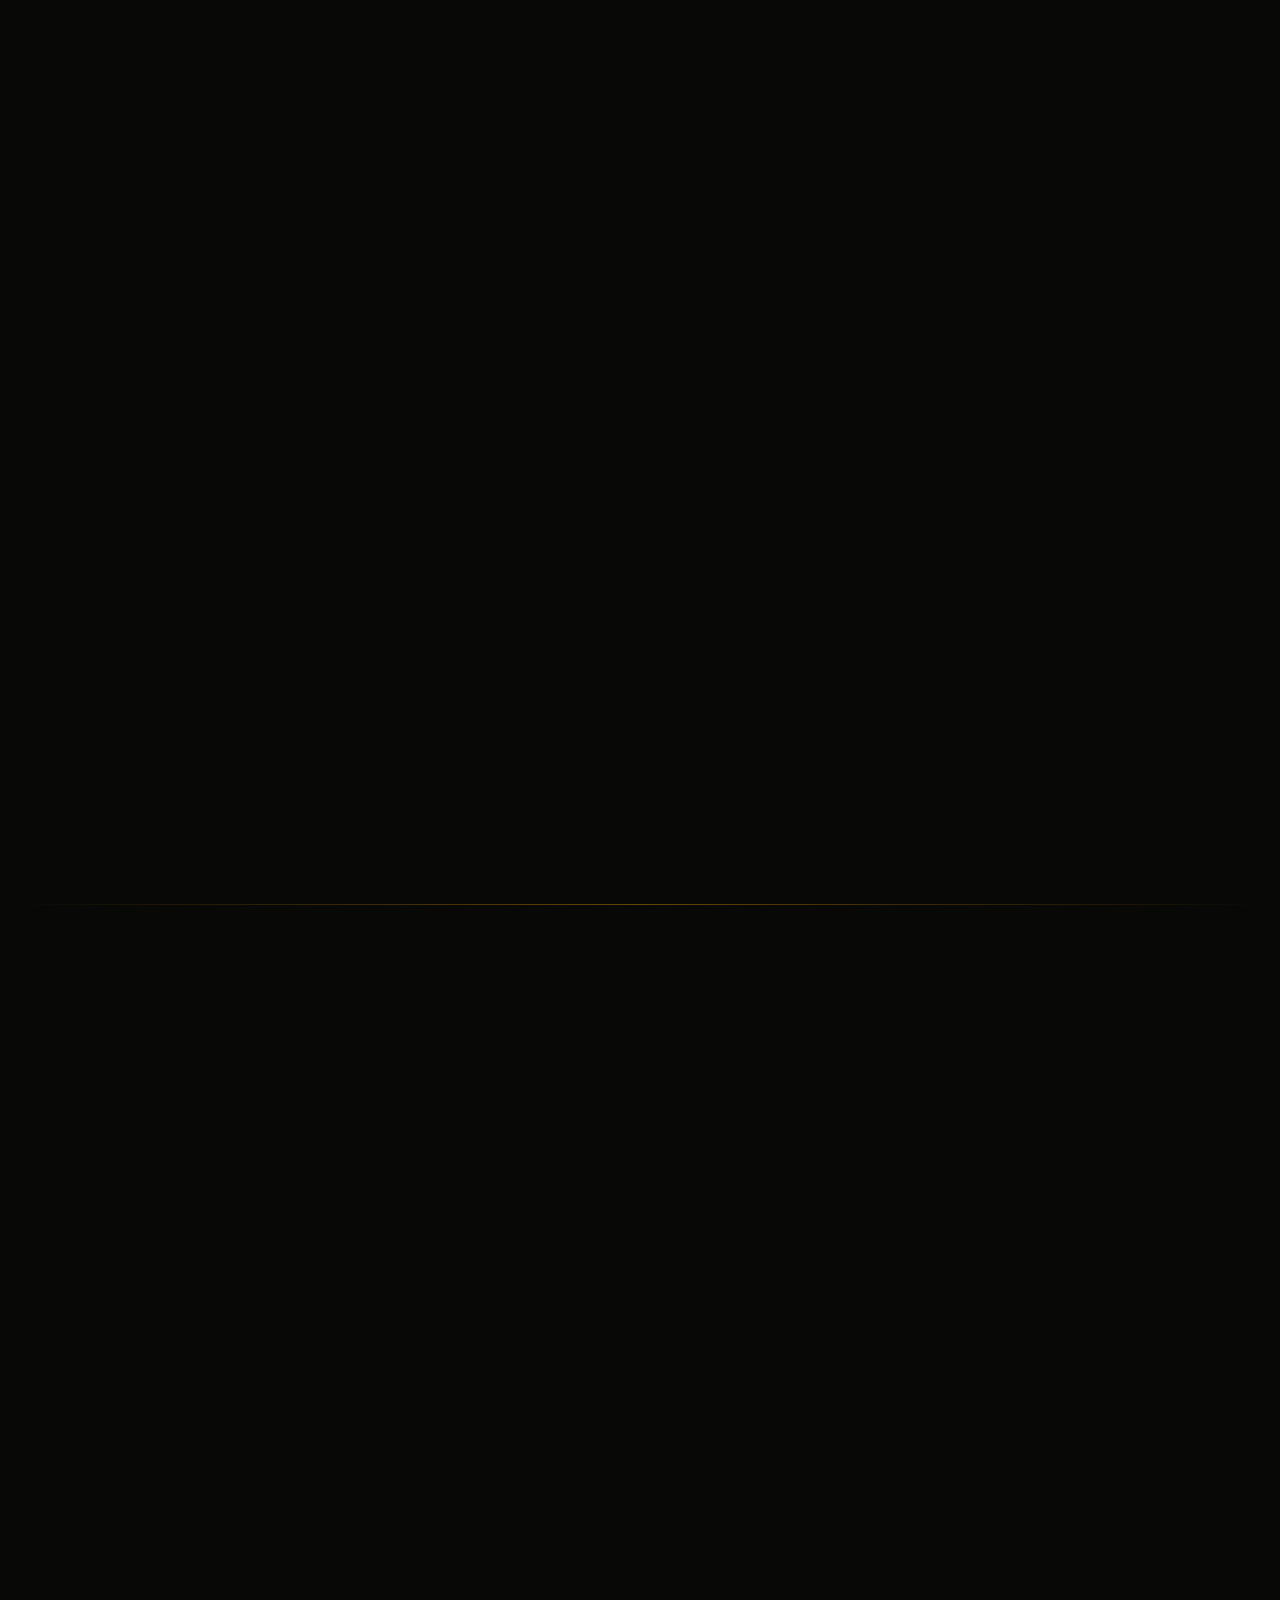
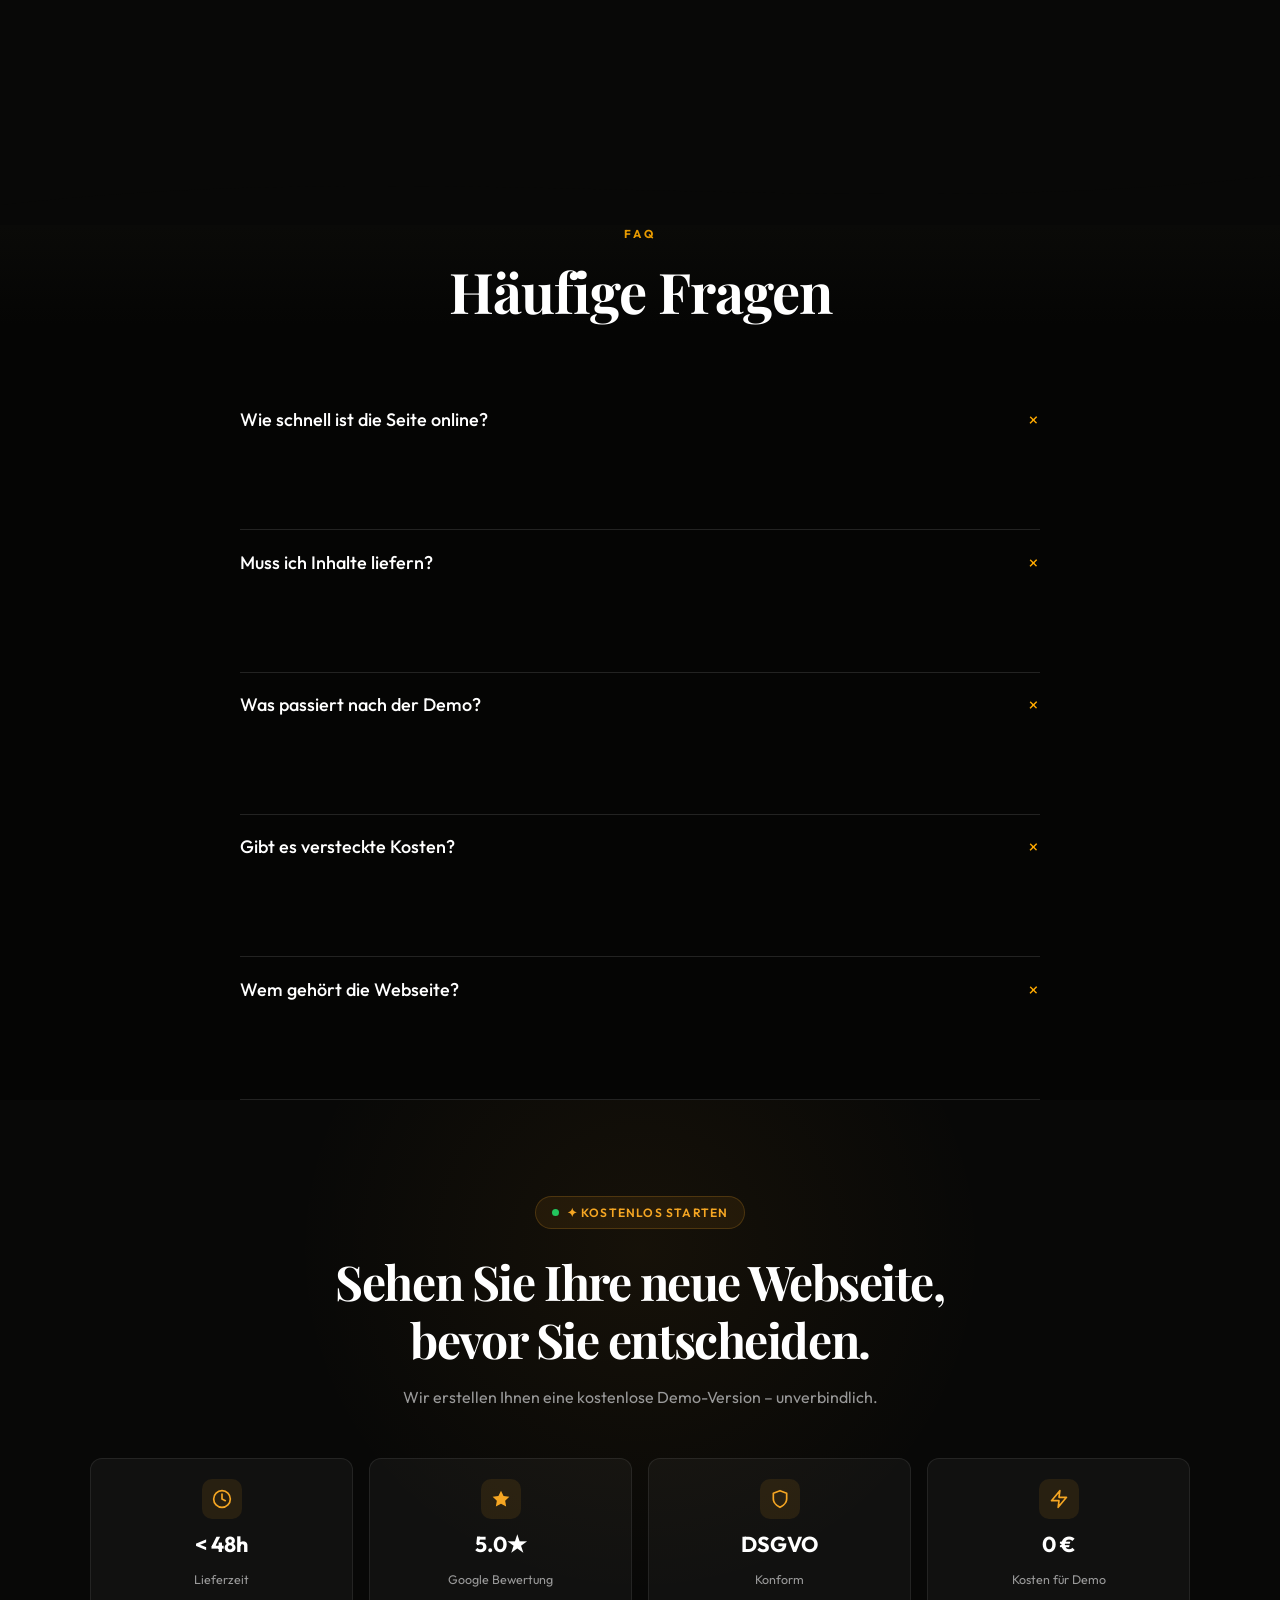
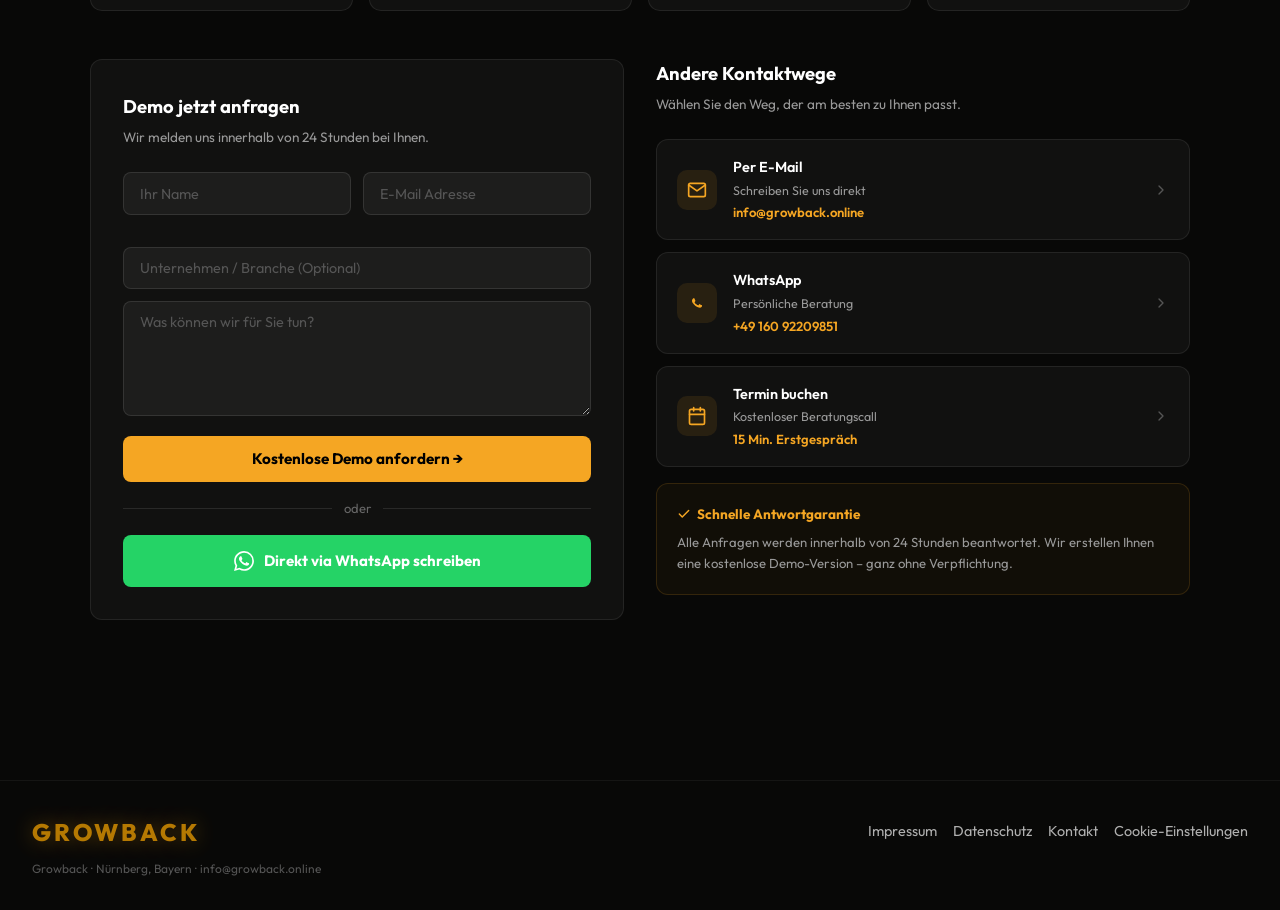
==== commit c2c0c272: "Add reviews carousel, map, team section, Google badge & photo - Infinite auto-scroll reviews carouse" ====
--- a/index.html
+++ b/index.html
@@ -585,6 +585,27 @@
                             Oder persönlich via WhatsApp kontaktieren
                         </button>
                     </div>
+                    <!-- Google Reviews Badge -->
+                    <a href="https://www.google.com/maps/place/GrowBack+Webdesign/@48.8126686,6.404611,7z/data=!3m1!4b1!4m6!3m5!1s0x2832622e176be459:0x446a55cba18d2ba5!8m2!3d48.9174141!4d11.408007!16s%2Fg%2F11z3_0p2sf"
+                       target="_blank" rel="noopener noreferrer"
+                       style="display:inline-flex;align-items:center;gap:12px;background:rgba(255,255,255,0.06);backdrop-filter:blur(12px);-webkit-backdrop-filter:blur(12px);border:1px solid rgba(255,255,255,0.12);border-radius:100px;padding:11px 22px 11px 14px;text-decoration:none;width:fit-content;margin-top:1.25rem;transition:border-color 0.2s,background 0.2s;"
+                       onmouseover="this.style.background='rgba(255,255,255,0.1)';this.style.borderColor='rgba(255,255,255,0.22)'"
+                       onmouseout="this.style.background='rgba(255,255,255,0.06)';this.style.borderColor='rgba(255,255,255,0.12)'">
+                        <!-- Google G logo -->
+                        <svg width="28" height="28" viewBox="0 0 48 48" xmlns="http://www.w3.org/2000/svg" style="flex-shrink:0;">
+                            <path fill="#EA4335" d="M24 9.5c3.54 0 6.71 1.22 9.21 3.6l6.85-6.85C35.9 2.38 30.47 0 24 0 14.62 0 6.51 5.38 2.56 13.22l7.98 6.19C12.43 13.72 17.74 9.5 24 9.5z"/>
+                            <path fill="#4285F4" d="M46.98 24.55c0-1.57-.15-3.09-.38-4.55H24v9.02h12.94c-.58 2.96-2.26 5.48-4.78 7.18l7.73 6c4.51-4.18 7.09-10.36 7.09-17.65z"/>
+                            <path fill="#FBBC05" d="M10.53 28.59c-.48-1.45-.76-2.99-.76-4.59s.27-3.14.76-4.59l-7.98-6.19C.92 16.46 0 20.12 0 24c0 3.88.92 7.54 2.56 10.78l7.97-6.19z"/>
+                            <path fill="#34A853" d="M24 48c6.48 0 11.93-2.13 15.89-5.81l-7.73-6c-2.18 1.48-4.97 2.31-8.16 2.31-6.26 0-11.57-4.22-13.47-9.91l-7.98 6.19C6.51 42.62 14.62 48 24 48z"/>
+                        </svg>
+                        <div style="display:flex;flex-direction:column;gap:3px;">
+                            <div style="display:flex;align-items:center;gap:6px;">
+                                <span style="font-family:'Outfit',sans-serif;font-size:0.95rem;font-weight:700;color:#fff;line-height:1;">5.0</span>
+                                <span style="color:#F5A623;font-size:0.85rem;letter-spacing:1.5px;line-height:1;">★★★★★</span>
+                            </div>
+                            <span style="font-family:'Outfit',sans-serif;font-size:0.78rem;color:rgba(255,255,255,0.5);line-height:1;">Google Bewertung</span>
+                        </div>
+                    </a>
                 </div>
                 <div class="hero-visual reveal fade-up">
                     <div class="liquid-sphere"></div>
@@ -854,6 +875,15 @@
                 <span class="eyebrow">Portfolio</span>
                 <h2>Beispiele moderner Webseiten für lokale Unternehmen</h2>
                 <p>So kann Ihr neuer Auftritt aussehen.</p>
+                <div style="margin-top:1.5rem;">
+                    <a href="https://dachwerk-huber.vercel.app" target="_blank" rel="noopener noreferrer"
+                       style="display:inline-flex;align-items:center;gap:8px;background:rgba(245,166,35,0.1);border:1px solid rgba(245,166,35,0.4);border-radius:8px;padding:0.75rem 1.75rem;font-family:'Outfit',sans-serif;font-size:0.95rem;font-weight:600;color:#F5A623;text-decoration:none;transition:background 0.2s,border-color 0.2s,transform 0.15s;"
+                       onmouseover="this.style.background='rgba(245,166,35,0.18)';this.style.borderColor='#F5A623';this.style.transform='translateY(-2px)'"
+                       onmouseout="this.style.background='rgba(245,166,35,0.1)';this.style.borderColor='rgba(245,166,35,0.4)';this.style.transform='translateY(0)'">
+                        <svg width="16" height="16" viewBox="0 0 24 24" fill="none" stroke="currentColor" stroke-width="2.5" stroke-linecap="round" stroke-linejoin="round"><path d="M18 13v6a2 2 0 01-2 2H5a2 2 0 01-2-2V8a2 2 0 012-2h6"/><polyline points="15 3 21 3 21 9"/><line x1="10" y1="14" x2="21" y2="3"/></svg>
+                        Live ansehen – Demo Webseiten
+                    </a>
+                </div>
             </div>
             <div class="grid grid-2">
                 <a href="cases/barber/index.html" class="haus-portfolio-card reveal" style="cursor:pointer;">
@@ -900,6 +930,239 @@
                     </div>
                     <div class="haus-portfolio-overlay"><span class="view-project-btn">Ansehen</span></div>
                 </a>
+            </div>
+        </section>
+
+        <div style="position:relative;height:1px;background:linear-gradient(to right,transparent 0%,rgba(255,170,0,0.22) 30%,rgba(255,170,0,0.38) 50%,rgba(255,170,0,0.22) 70%,transparent 100%);"></div>
+
+        <!-- REVIEWS -->
+        <section id="reviews" style="background:#080807;padding:5rem 1.5rem;">
+            <div style="max-width:1100px;margin:0 auto;">
+                <div class="section-header reveal">
+                    <span class="eyebrow">Kundenstimmen</span>
+                    <h2>Was unsere Kunden sagen</h2>
+                    <a href="https://www.google.com/maps/place/GrowBack+Webdesign/@48.8126686,6.404611,7z/data=!3m1!4b1!4m6!3m5!1s0x2832622e176be459:0x446a55cba18d2ba5!8m2!3d48.9174141!4d11.408007!16s%2Fg%2F11z3_0p2sf"
+                       target="_blank" rel="noopener noreferrer"
+                       style="display:inline-flex;align-items:center;gap:8px;background:rgba(245,166,35,0.08);border:1px solid rgba(245,166,35,0.25);border-radius:100px;padding:8px 20px;font-family:'Outfit',sans-serif;font-size:0.9rem;font-weight:600;color:#F5A623;text-decoration:none;margin-top:0.75rem;transition:background 0.2s,border-color 0.2s;"
+                       onmouseover="this.style.background='rgba(245,166,35,0.15)';this.style.borderColor='rgba(245,166,35,0.5)'"
+                       onmouseout="this.style.background='rgba(245,166,35,0.08)';this.style.borderColor='rgba(245,166,35,0.25)'">
+                        5.0 ★★★★★ auf Google
+                    </a>
+                </div>
+
+                <!-- Infinite scroll carousel -->
+                <style>
+                    @keyframes reviews-scroll {
+                        0%   { transform: translateX(0); }
+                        100% { transform: translateX(-50%); }
+                    }
+                    .reviews-carousel-outer {
+                        overflow: hidden;
+                        position: relative;
+                        /* fade edges */
+                        mask-image: linear-gradient(to right, transparent 0%, black 12%, black 88%, transparent 100%);
+                        -webkit-mask-image: linear-gradient(to right, transparent 0%, black 12%, black 88%, transparent 100%);
+                    }
+                    .reviews-carousel-track {
+                        display: flex;
+                        gap: 1.25rem;
+                        width: max-content;
+                        animation: reviews-scroll 28s linear infinite;
+                    }
+                    .reviews-carousel-track:hover { animation-play-state: paused; }
+                    .review-card {
+                        background: rgba(255,255,255,0.04);
+                        border: 1px solid rgba(255,255,255,0.08);
+                        border-radius: 16px;
+                        padding: 1.75rem;
+                        width: 300px;
+                        flex-shrink: 0;
+                        display: flex;
+                        flex-direction: column;
+                        gap: 1rem;
+                        transition: border-color 0.2s, transform 0.2s;
+                        cursor: default;
+                    }
+                    .review-card:hover {
+                        border-color: rgba(245,166,35,0.35);
+                        transform: translateY(-4px);
+                    }
+                </style>
+                <div class="reviews-carousel-outer">
+                    <div class="reviews-carousel-track">
+
+                        <!-- Set 1 -->
+                        <div class="review-card">
+                            <div style="display:flex;align-items:center;gap:0.75rem;">
+                                <div style="width:44px;height:44px;border-radius:50%;background:rgba(245,166,35,0.12);border:2px solid rgba(245,166,35,0.4);display:flex;align-items:center;justify-content:center;font-family:'Outfit',sans-serif;font-size:1.1rem;font-weight:700;color:#F5A623;flex-shrink:0;">H</div>
+                                <div>
+                                    <div style="font-family:'Outfit',sans-serif;font-size:0.95rem;font-weight:600;color:#fff;">Hamed Amen</div>
+                                    <div style="font-family:'Outfit',sans-serif;font-size:0.78rem;color:#888;">vor 2 Monaten</div>
+                                </div>
+                            </div>
+                            <div style="color:#F5A623;font-size:0.85rem;letter-spacing:2px;">★★★★★</div>
+                            <p style="font-family:'Outfit',sans-serif;font-size:0.88rem;color:#ccc;line-height:1.7;margin:0;flex:1;">"Wir sind wirklich super zufrieden mit unserer neuen Webseite! Von Anfang an hat man gemerkt, dass ihr genau versteht, worauf es uns ankommt. Die Umsetzung war professionell und unkompliziert. Man merkt, dass ihr eure Arbeit mit Herz macht. Vielen Dank – wir würden euch jederzeit weiterempfehlen!"</p>
+                        </div>
+                        <div class="review-card">
+                            <div style="display:flex;align-items:center;gap:0.75rem;">
+                                <div style="width:44px;height:44px;border-radius:50%;background:rgba(245,166,35,0.12);border:2px solid rgba(245,166,35,0.4);display:flex;align-items:center;justify-content:center;font-family:'Outfit',sans-serif;font-size:1.1rem;font-weight:700;color:#F5A623;flex-shrink:0;">E</div>
+                                <div>
+                                    <div style="font-family:'Outfit',sans-serif;font-size:0.95rem;font-weight:600;color:#fff;">Enrique</div>
+                                    <div style="font-family:'Outfit',sans-serif;font-size:0.78rem;color:#888;">vor 2 Monaten</div>
+                                </div>
+                            </div>
+                            <div style="color:#F5A623;font-size:0.85rem;letter-spacing:2px;">★★★★★</div>
+                            <p style="font-family:'Outfit',sans-serif;font-size:0.88rem;color:#ccc;line-height:1.7;margin:0;flex:1;">"I'm absolutely thrilled with my new website from GrowBack Webdesign. From our very first conversation, I felt they completely understood my needs. The site looks fantastic and runs flawlessly. Requests were implemented incredibly quickly. Thanks for the amazing collaboration!"</p>
+                        </div>
+                        <div class="review-card">
+                            <div style="display:flex;align-items:center;gap:0.75rem;">
+                                <div style="width:44px;height:44px;border-radius:50%;background:rgba(245,166,35,0.12);border:2px solid rgba(245,166,35,0.4);display:flex;align-items:center;justify-content:center;font-family:'Outfit',sans-serif;font-size:1.1rem;font-weight:700;color:#F5A623;flex-shrink:0;">O</div>
+                                <div>
+                                    <div style="font-family:'Outfit',sans-serif;font-size:0.95rem;font-weight:600;color:#fff;">Oli</div>
+                                    <div style="font-family:'Outfit',sans-serif;font-size:0.78rem;color:#888;">vor 2 Monaten</div>
+                                </div>
+                            </div>
+                            <div style="color:#F5A623;font-size:0.85rem;letter-spacing:2px;">★★★★★</div>
+                            <p style="font-family:'Outfit',sans-serif;font-size:0.88rem;color:#ccc;line-height:1.7;margin:0;flex:1;">"Wir sind äußerst zufrieden mit der Zusammenarbeit. Das Team hat unsere Website professionell überarbeitet und unser Marketing deutlich verbessert. Seit dem Relaunch konnten wir eine spürbare Steigerung der Sichtbarkeit und Anfragen feststellen. Klare Empfehlung!"</p>
+                        </div>
+                        <div class="review-card">
+                            <div style="display:flex;align-items:center;gap:0.75rem;">
+                                <div style="width:44px;height:44px;border-radius:50%;background:rgba(245,166,35,0.12);border:2px solid rgba(245,166,35,0.4);display:flex;align-items:center;justify-content:center;font-family:'Outfit',sans-serif;font-size:1.1rem;font-weight:700;color:#F5A623;flex-shrink:0;">A</div>
+                                <div>
+                                    <div style="font-family:'Outfit',sans-serif;font-size:0.95rem;font-weight:600;color:#fff;">amirtrix</div>
+                                    <div style="font-family:'Outfit',sans-serif;font-size:0.78rem;color:#888;">vor 2 Monaten</div>
+                                </div>
+                            </div>
+                            <div style="color:#F5A623;font-size:0.85rem;letter-spacing:2px;">★★★★★</div>
+                            <p style="font-family:'Outfit',sans-serif;font-size:0.88rem;color:#ccc;line-height:1.7;margin:0;flex:1;">"Super! Die Website wurde genau nach unseren Vorstellungen umgesetzt und sogar übertroffen. Besonders beeindruckt hat uns die professionelle Kommunikation, die schnelle Umsetzung und das Auge fürs Detail. Unsere neue Website kommt bei Kunden super an!"</p>
+                        </div>
+
+                        <!-- Set 2 — duplicate for seamless loop -->
+                        <div class="review-card">
+                            <div style="display:flex;align-items:center;gap:0.75rem;">
+                                <div style="width:44px;height:44px;border-radius:50%;background:rgba(245,166,35,0.12);border:2px solid rgba(245,166,35,0.4);display:flex;align-items:center;justify-content:center;font-family:'Outfit',sans-serif;font-size:1.1rem;font-weight:700;color:#F5A623;flex-shrink:0;">H</div>
+                                <div>
+                                    <div style="font-family:'Outfit',sans-serif;font-size:0.95rem;font-weight:600;color:#fff;">Hamed Amen</div>
+                                    <div style="font-family:'Outfit',sans-serif;font-size:0.78rem;color:#888;">vor 2 Monaten</div>
+                                </div>
+                            </div>
+                            <div style="color:#F5A623;font-size:0.85rem;letter-spacing:2px;">★★★★★</div>
+                            <p style="font-family:'Outfit',sans-serif;font-size:0.88rem;color:#ccc;line-height:1.7;margin:0;flex:1;">"Wir sind wirklich super zufrieden mit unserer neuen Webseite! Von Anfang an hat man gemerkt, dass ihr genau versteht, worauf es uns ankommt. Die Umsetzung war professionell und unkompliziert. Man merkt, dass ihr eure Arbeit mit Herz macht. Vielen Dank – wir würden euch jederzeit weiterempfehlen!"</p>
+                        </div>
+                        <div class="review-card">
+                            <div style="display:flex;align-items:center;gap:0.75rem;">
+                                <div style="width:44px;height:44px;border-radius:50%;background:rgba(245,166,35,0.12);border:2px solid rgba(245,166,35,0.4);display:flex;align-items:center;justify-content:center;font-family:'Outfit',sans-serif;font-size:1.1rem;font-weight:700;color:#F5A623;flex-shrink:0;">E</div>
+                                <div>
+                                    <div style="font-family:'Outfit',sans-serif;font-size:0.95rem;font-weight:600;color:#fff;">Enrique</div>
+                                    <div style="font-family:'Outfit',sans-serif;font-size:0.78rem;color:#888;">vor 2 Monaten</div>
+                                </div>
+                            </div>
+                            <div style="color:#F5A623;font-size:0.85rem;letter-spacing:2px;">★★★★★</div>
+                            <p style="font-family:'Outfit',sans-serif;font-size:0.88rem;color:#ccc;line-height:1.7;margin:0;flex:1;">"I'm absolutely thrilled with my new website from GrowBack Webdesign. From our very first conversation, I felt they completely understood my needs. The site looks fantastic and runs flawlessly. Requests were implemented incredibly quickly. Thanks for the amazing collaboration!"</p>
+                        </div>
+                        <div class="review-card">
+                            <div style="display:flex;align-items:center;gap:0.75rem;">
+                                <div style="width:44px;height:44px;border-radius:50%;background:rgba(245,166,35,0.12);border:2px solid rgba(245,166,35,0.4);display:flex;align-items:center;justify-content:center;font-family:'Outfit',sans-serif;font-size:1.1rem;font-weight:700;color:#F5A623;flex-shrink:0;">O</div>
+                                <div>
+                                    <div style="font-family:'Outfit',sans-serif;font-size:0.95rem;font-weight:600;color:#fff;">Oli</div>
+                                    <div style="font-family:'Outfit',sans-serif;font-size:0.78rem;color:#888;">vor 2 Monaten</div>
+                                </div>
+                            </div>
+                            <div style="color:#F5A623;font-size:0.85rem;letter-spacing:2px;">★★★★★</div>
+                            <p style="font-family:'Outfit',sans-serif;font-size:0.88rem;color:#ccc;line-height:1.7;margin:0;flex:1;">"Wir sind äußerst zufrieden mit der Zusammenarbeit. Das Team hat unsere Website professionell überarbeitet und unser Marketing deutlich verbessert. Seit dem Relaunch konnten wir eine spürbare Steigerung der Sichtbarkeit und Anfragen feststellen. Klare Empfehlung!"</p>
+                        </div>
+                        <div class="review-card">
+                            <div style="display:flex;align-items:center;gap:0.75rem;">
+                                <div style="width:44px;height:44px;border-radius:50%;background:rgba(245,166,35,0.12);border:2px solid rgba(245,166,35,0.4);display:flex;align-items:center;justify-content:center;font-family:'Outfit',sans-serif;font-size:1.1rem;font-weight:700;color:#F5A623;flex-shrink:0;">A</div>
+                                <div>
+                                    <div style="font-family:'Outfit',sans-serif;font-size:0.95rem;font-weight:600;color:#fff;">amirtrix</div>
+                                    <div style="font-family:'Outfit',sans-serif;font-size:0.78rem;color:#888;">vor 2 Monaten</div>
+                                </div>
+                            </div>
+                            <div style="color:#F5A623;font-size:0.85rem;letter-spacing:2px;">★★★★★</div>
+                            <p style="font-family:'Outfit',sans-serif;font-size:0.88rem;color:#ccc;line-height:1.7;margin:0;flex:1;">"Super! Die Website wurde genau nach unseren Vorstellungen umgesetzt und sogar übertroffen. Besonders beeindruckt hat uns die professionelle Kommunikation, die schnelle Umsetzung und das Auge fürs Detail. Unsere neue Website kommt bei Kunden super an!"</p>
+                        </div>
+
+                    </div>
+                </div>
+
+                <div style="text-align:center;margin-top:2.5rem;" class="reveal">
+                    <a href="https://www.google.com/maps/place/GrowBack+Webdesign/@48.8126686,6.404611,7z/data=!3m1!4b1!4m6!3m5!1s0x2832622e176be459:0x446a55cba18d2ba5!8m2!3d48.9174141!4d11.408007!16s%2Fg%2F11z3_0p2sf"
+                       target="_blank" rel="noopener noreferrer"
+                       style="display:inline-flex;align-items:center;gap:8px;background:transparent;border:1px solid rgba(245,166,35,0.4);border-radius:8px;padding:0.75rem 1.75rem;font-family:'Outfit',sans-serif;font-size:0.95rem;font-weight:600;color:#F5A623;text-decoration:none;transition:background 0.2s,border-color 0.2s;"
+                       onmouseover="this.style.background='rgba(245,166,35,0.1)';this.style.borderColor='#F5A623'"
+                       onmouseout="this.style.background='transparent';this.style.borderColor='rgba(245,166,35,0.4)'">
+                        Alle Bewertungen auf Google ansehen →
+                    </a>
+                </div>
+            </div>
+        </section>
+
+        <!-- NÜRNBERG KARTE -->
+        <section id="local" style="background:#080807;padding:4rem 1.5rem;">
+            <div style="max-width:900px;margin:0 auto;">
+                <div class="section-header reveal" style="margin-bottom:2rem;">
+                    <span class="eyebrow">Lokaler Anbieter</span>
+                    <h2>Lokal verwurzelt. Digital stark.</h2>
+                    <p>GrowBack kommt aus Nürnberg – persönlich erreichbar, kein Callcenter, kein Outsourcing.</p>
+                </div>
+                <div class="reveal" style="border-radius:16px;overflow:hidden;border:1px solid rgba(245,166,35,0.2);box-shadow:0 0 40px rgba(245,166,35,0.06);">
+                    <iframe
+                        src="https://www.openstreetmap.org/export/embed.html?bbox=10.9,49.35,11.2,49.55&layer=mapnik&marker=49.452,11.077"
+                        width="100%"
+                        height="300"
+                        style="display:block;border:none;filter:brightness(0.9) saturate(0.8);"
+                        title="GrowBack · Nürnberg"
+                        loading="lazy"
+                        allowfullscreen>
+                    </iframe>
+                    <div style="background:rgba(255,255,255,0.04);border-top:1px solid rgba(245,166,35,0.15);padding:0.9rem 1.25rem;display:flex;align-items:center;gap:10px;">
+                        <div style="width:8px;height:8px;border-radius:50%;background:#F5A623;flex-shrink:0;"></div>
+                        <span style="font-family:'Outfit',sans-serif;font-size:0.88rem;color:#ccc;">GrowBack · Nürnberg, Bayern</span>
+                    </div>
+                </div>
+            </div>
+        </section>
+
+        <!-- TEAM / ÜBER UNS -->
+        <section id="team" style="background:#080807;padding:4rem 1.5rem;">
+            <div style="max-width:900px;margin:0 auto;">
+                <div class="section-header reveal" style="margin-bottom:3rem;">
+                    <span class="eyebrow">Das Team</span>
+                    <h2>Ein Gesicht hinter GrowBack</h2>
+                </div>
+                <div class="reveal" style="max-width:520px;margin:0 auto;position:relative;border-radius:24px;overflow:hidden;box-shadow:0 0 60px rgba(245,166,35,0.1);">
+
+                    <!-- Foto -->
+                    <div class="founder-photo" style="width:100%;aspect-ratio:3/4;overflow:hidden;">
+                        <img src="nikita.png" alt="Nikita Velyky – Gründer GrowBack" style="width:100%;height:100%;object-fit:cover;object-position:center top;display:block;">
+                    </div>
+
+                    <!-- Liquid Glass Overlay Card -->
+                    <div style="position:absolute;bottom:0;left:0;right:0;padding:2rem;">
+                        <div style="background:rgba(10,10,10,0.55);backdrop-filter:blur(20px);-webkit-backdrop-filter:blur(20px);border:1px solid rgba(255,255,255,0.12);border-radius:18px;padding:1.75rem 1.75rem 1.5rem;position:relative;">
+
+                            <!-- Arrow button top right -->
+                            <a href="https://wa.me/4916092209851" target="_blank" rel="noopener noreferrer"
+                               style="position:absolute;top:1.25rem;right:1.25rem;width:38px;height:38px;border-radius:50%;background:rgba(255,255,255,0.1);border:1px solid rgba(255,255,255,0.15);display:flex;align-items:center;justify-content:center;text-decoration:none;transition:background 0.2s;"
+                               onmouseover="this.style.background='rgba(245,166,35,0.25)'"
+                               onmouseout="this.style.background='rgba(255,255,255,0.1)'">
+                                <svg width="16" height="16" viewBox="0 0 24 24" fill="none" stroke="#fff" stroke-width="2.5" stroke-linecap="round" stroke-linejoin="round"><line x1="7" y1="17" x2="17" y2="7"/><polyline points="7 7 17 7 17 17"/></svg>
+                            </a>
+
+                            <!-- Name -->
+                            <h3 style="font-family:'Playfair Display',serif;font-size:1.9rem;font-weight:700;color:#F5A623;margin:0 0 0.25rem;line-height:1.1;">Nikita V.</h3>
+                            <!-- Rolle -->
+                            <p style="font-family:'Outfit',sans-serif;font-size:0.9rem;color:rgba(255,255,255,0.75);margin:0 0 1rem;">Gründer von GrowBack</p>
+                            <!-- Divider -->
+                            <div style="width:48px;height:1px;background:#F5A623;margin-bottom:1rem;opacity:0.7;"></div>
+                            <!-- Text -->
+                            <p style="font-family:'Outfit',sans-serif;font-size:0.88rem;color:rgba(255,255,255,0.7);line-height:1.7;margin:0;">Wir erstellen moderne Webseiten für lokale Unternehmen – und verwandeln Besucher in echte Anfragen.</p>
+
+                        </div>
+                    </div>
+
+                </div>
             </div>
         </section>
 
@@ -1036,13 +1299,13 @@
                         <div class="stat-value">&lt; 48h</div>
                         <div class="stat-label">Lieferzeit</div>
                     </div>
-                    <div class="stat-card">
+                    <a class="stat-card" href="https://www.google.com/maps/place/GrowBack+Webdesign/@48.8126686,6.404611,7z/data=!3m1!4b1!4m6!3m5!1s0x2832622e176be459:0x446a55cba18d2ba5!8m2!3d48.9174141!4d11.408007!16s%2Fg%2F11z3_0p2sf" target="_blank" rel="noopener noreferrer" style="text-decoration:none;">
                         <div class="stat-icon-wrap">
                             <svg width="20" height="20" viewBox="0 0 24 24" fill="currentColor" stroke="none"><polygon points="12 2 15.09 8.26 22 9.27 17 14.14 18.18 21.02 12 17.77 5.82 21.02 7 14.14 2 9.27 8.91 8.26 12 2"/></svg>
                         </div>
-                        <div class="stat-value">4.9★</div>
+                        <div class="stat-value">5.0★</div>
                         <div class="stat-label">Google Bewertung</div>
-                    </div>
+                    </a>
                     <div class="stat-card">
                         <div class="stat-icon-wrap">
                             <svg width="20" height="20" viewBox="0 0 24 24" fill="none" stroke="currentColor" stroke-width="2" stroke-linecap="round" stroke-linejoin="round"><path d="M12 22s8-4 8-10V5l-8-3-8 3v7c0 6 8 10 8 10z"/></svg>
--- a/css/style.css
+++ b/css/style.css
@@ -58,6 +58,8 @@
 
 html {
   scroll-behavior: smooth;
+  overflow-x: hidden;
+  max-width: 100%;
 }
 
 body {
@@ -66,6 +68,7 @@
   color: var(--clr-text);
   line-height: 1.6;
   overflow-x: hidden;
+  max-width: 100%;
   font-size: var(--fs-body);
   -webkit-font-smoothing: antialiased;
 }
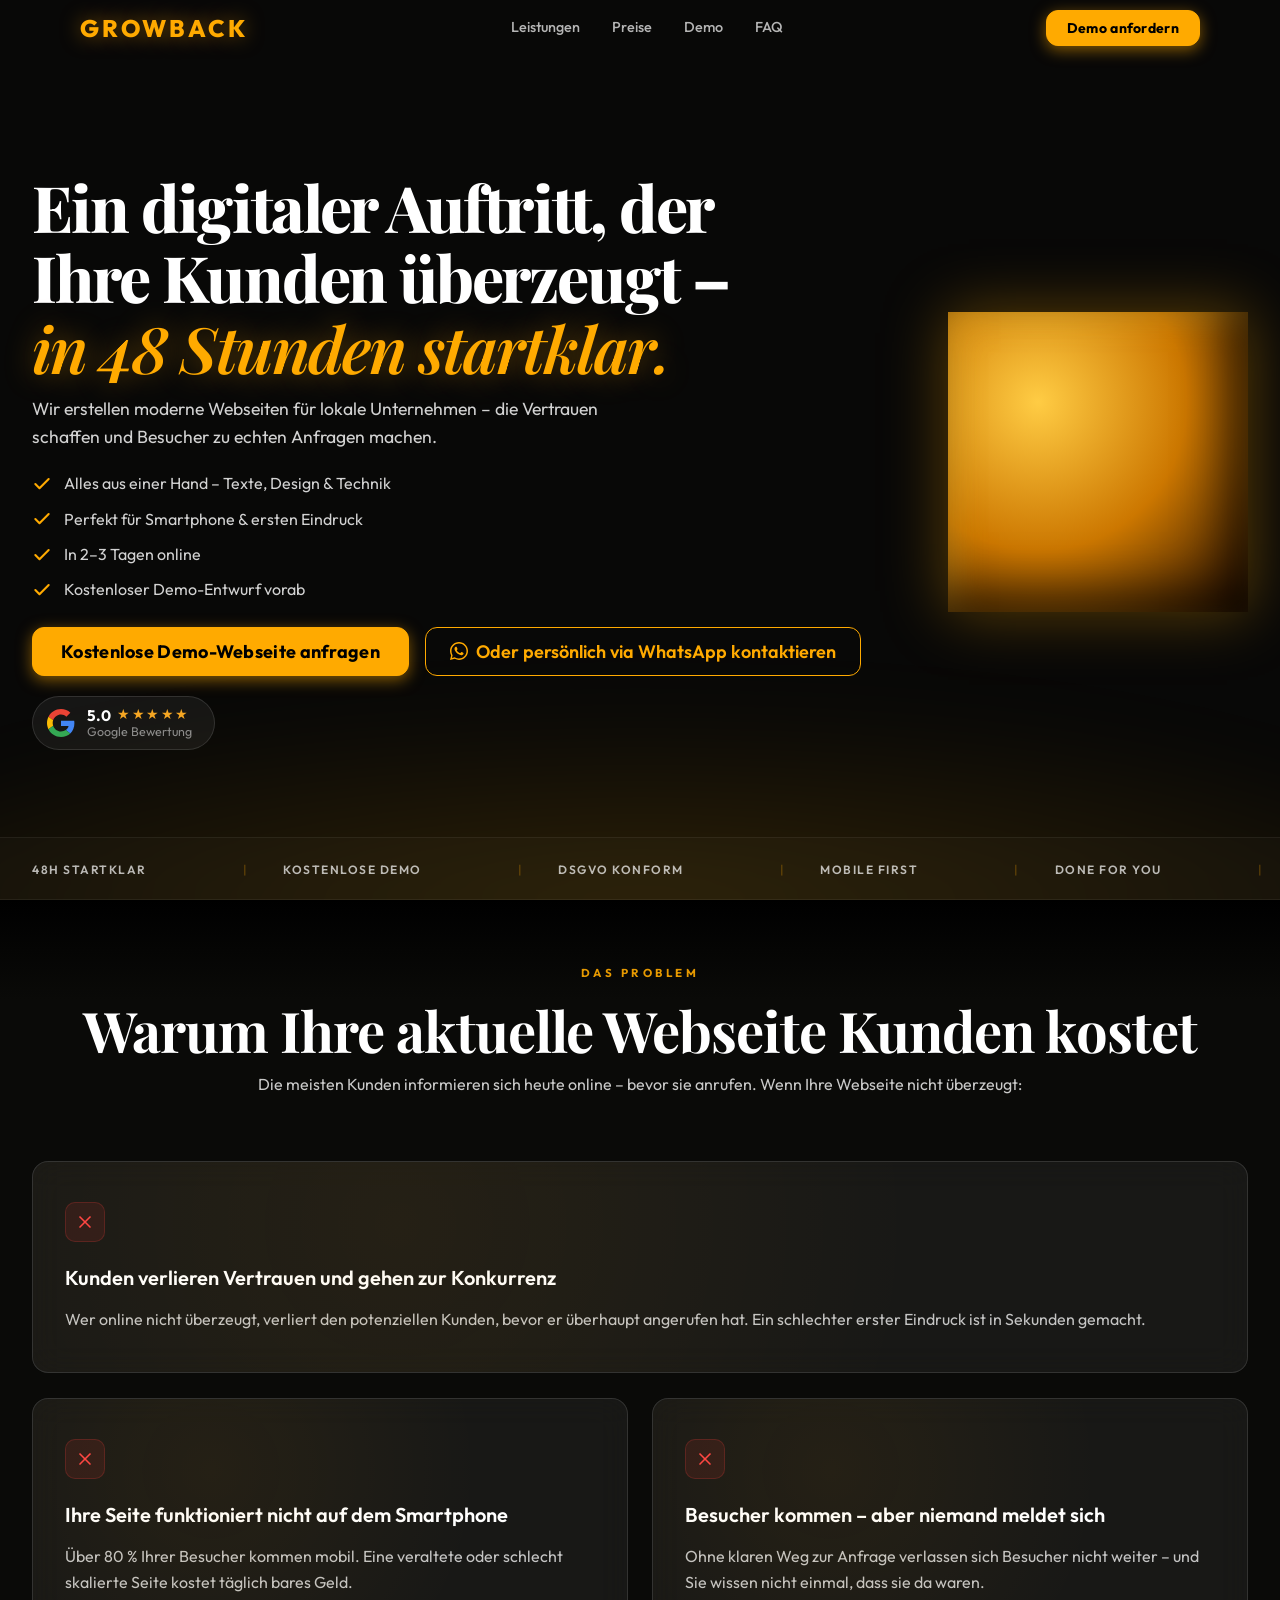
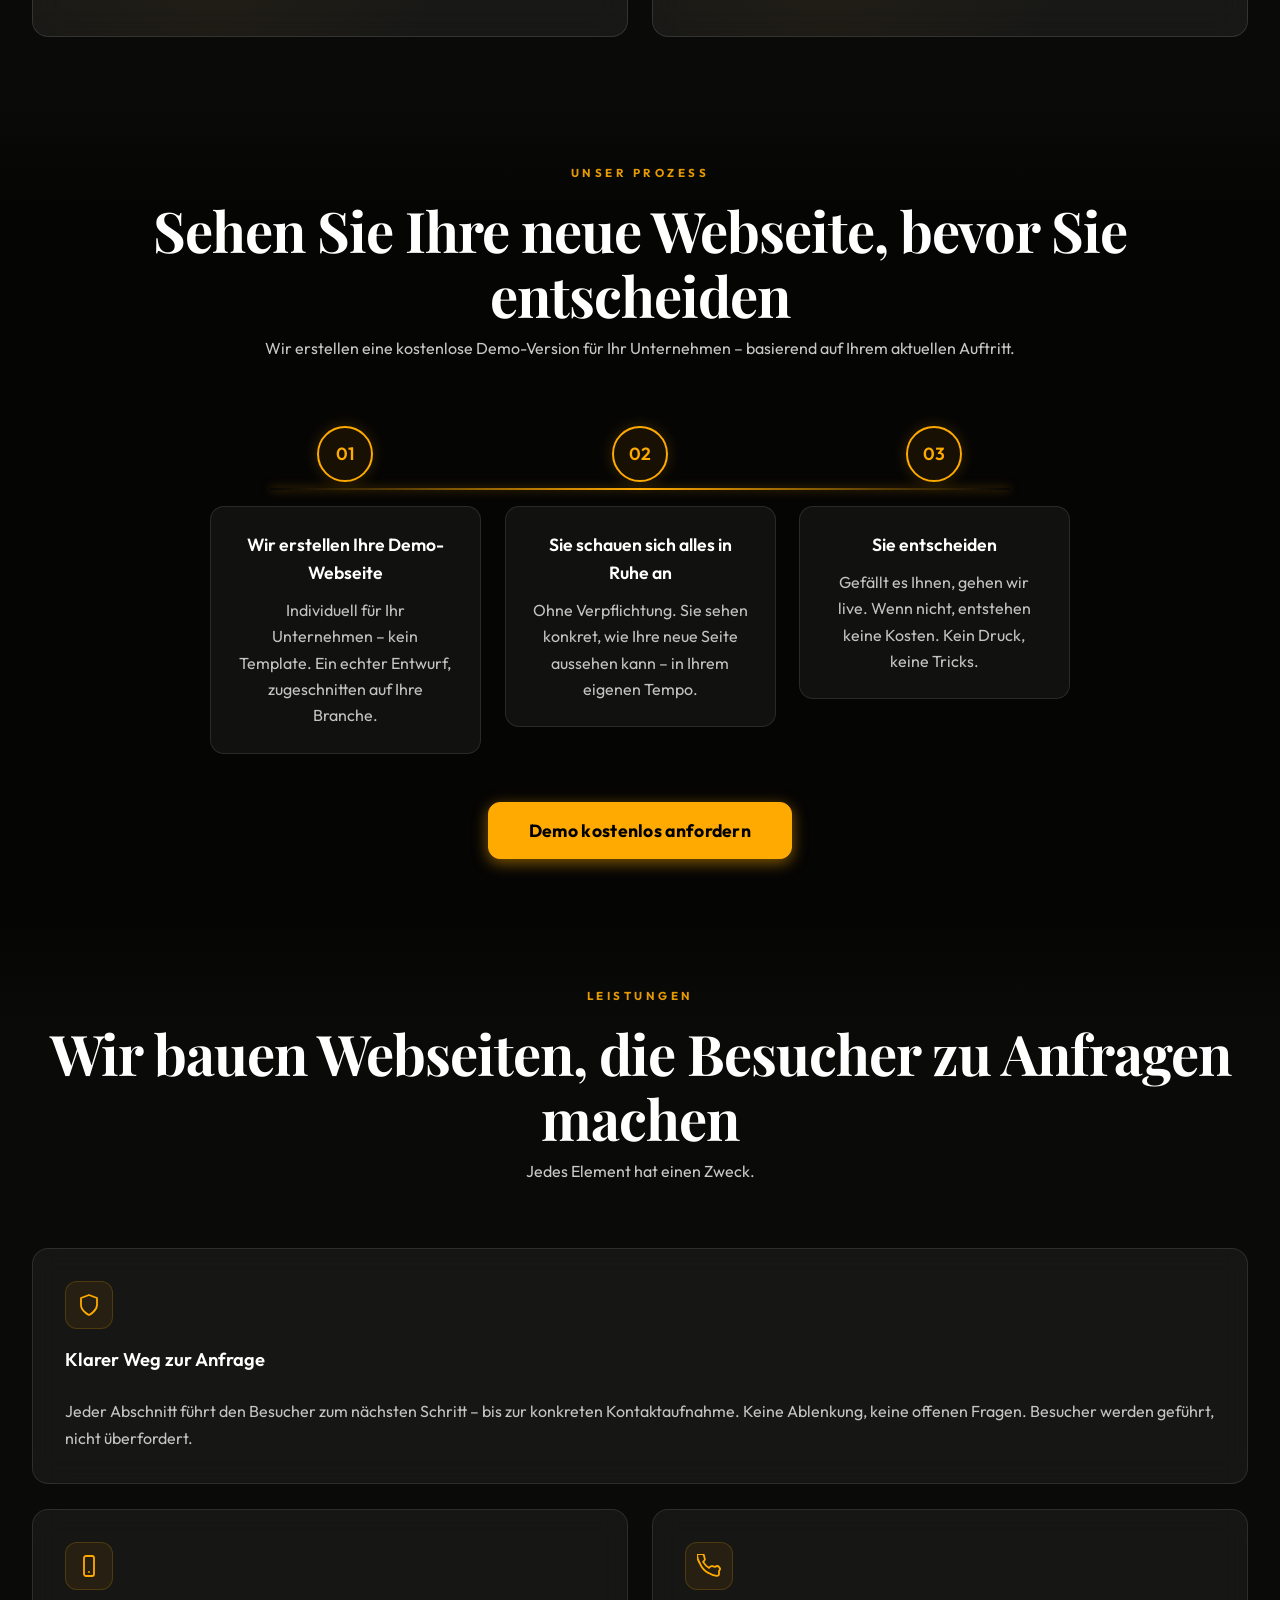
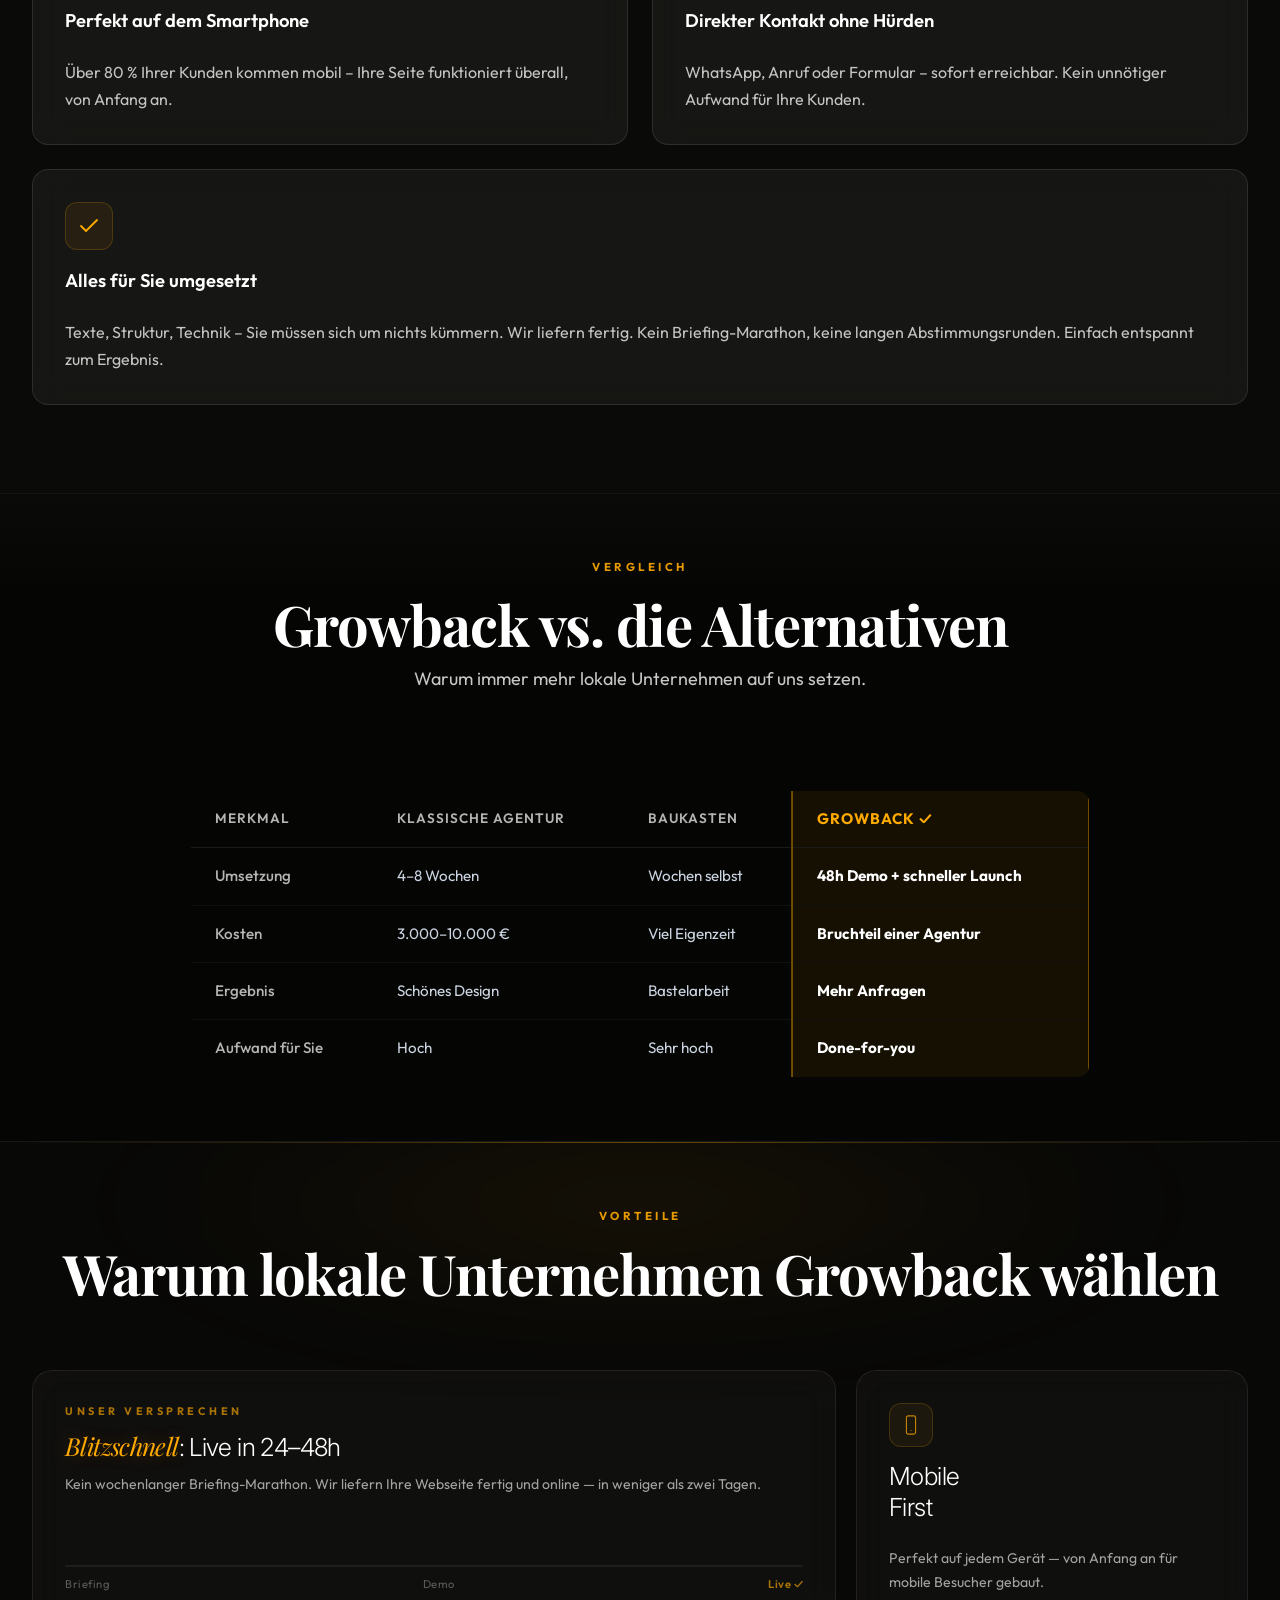
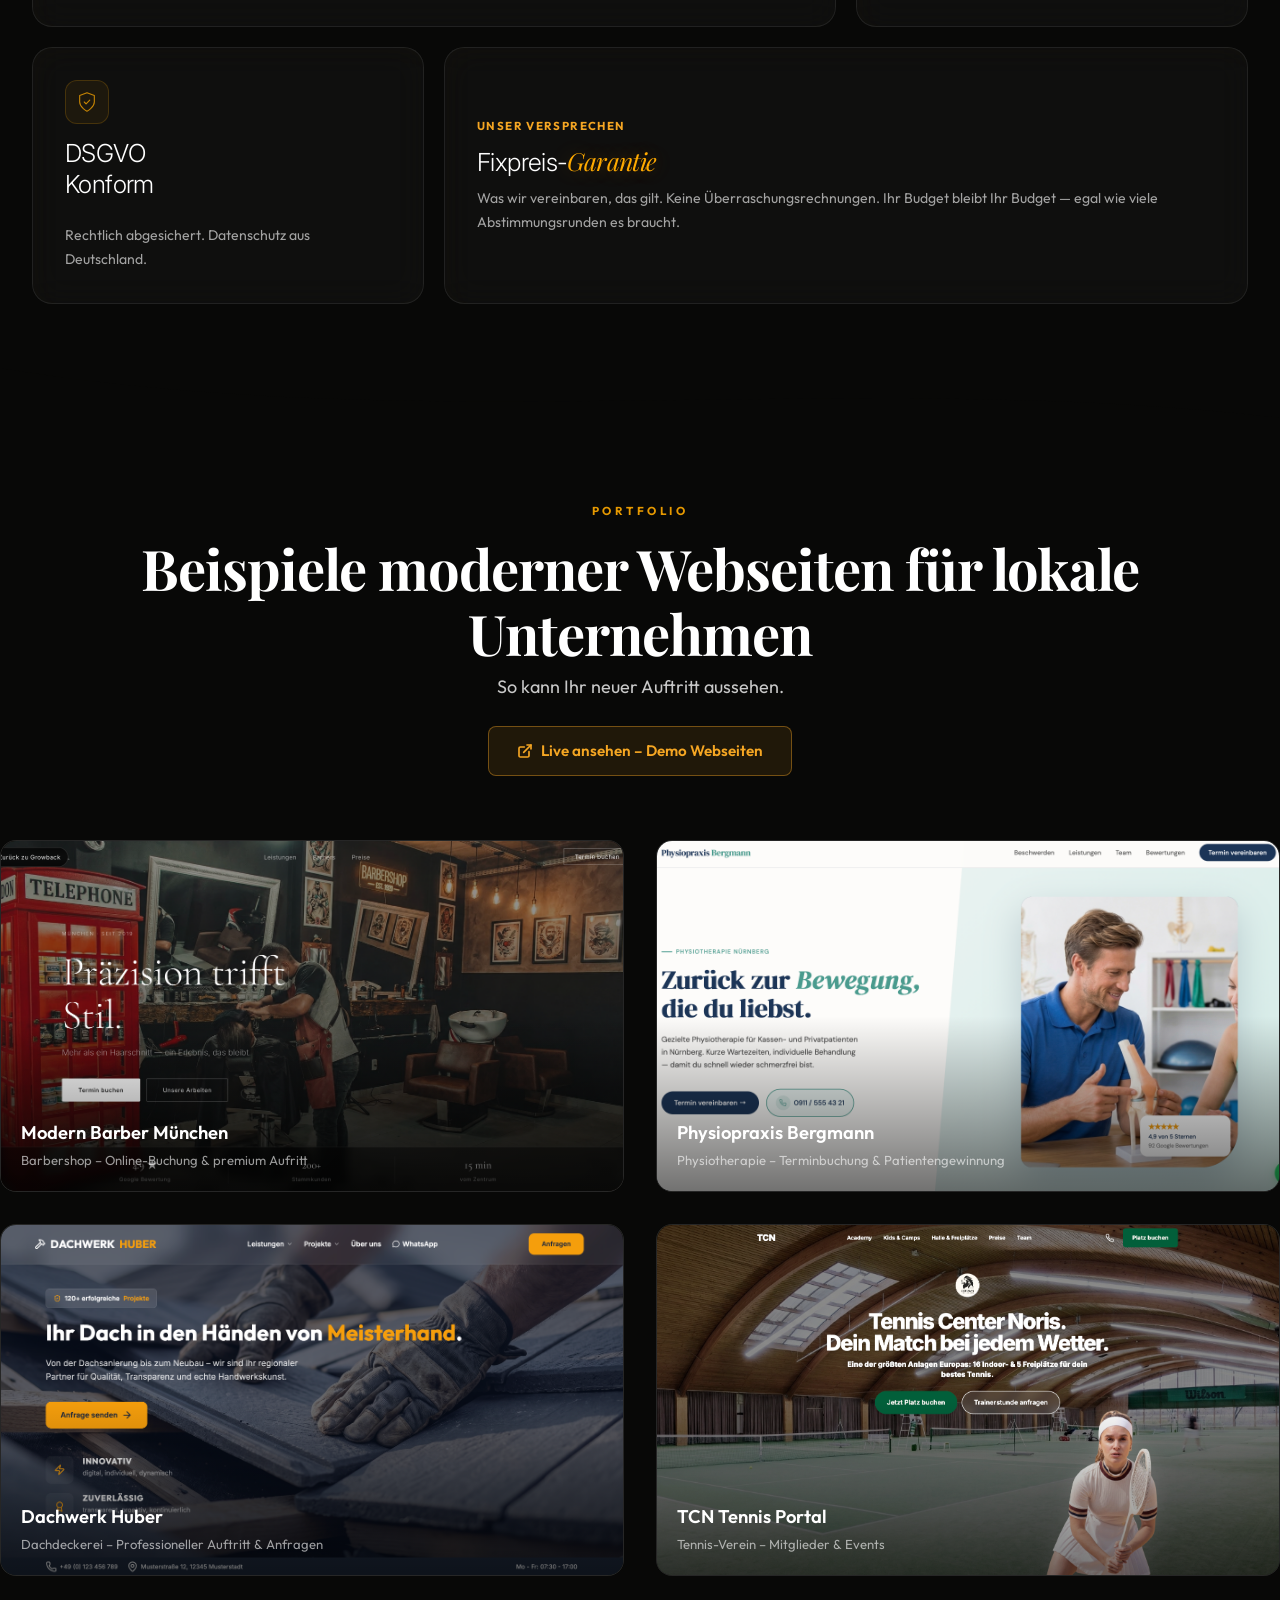
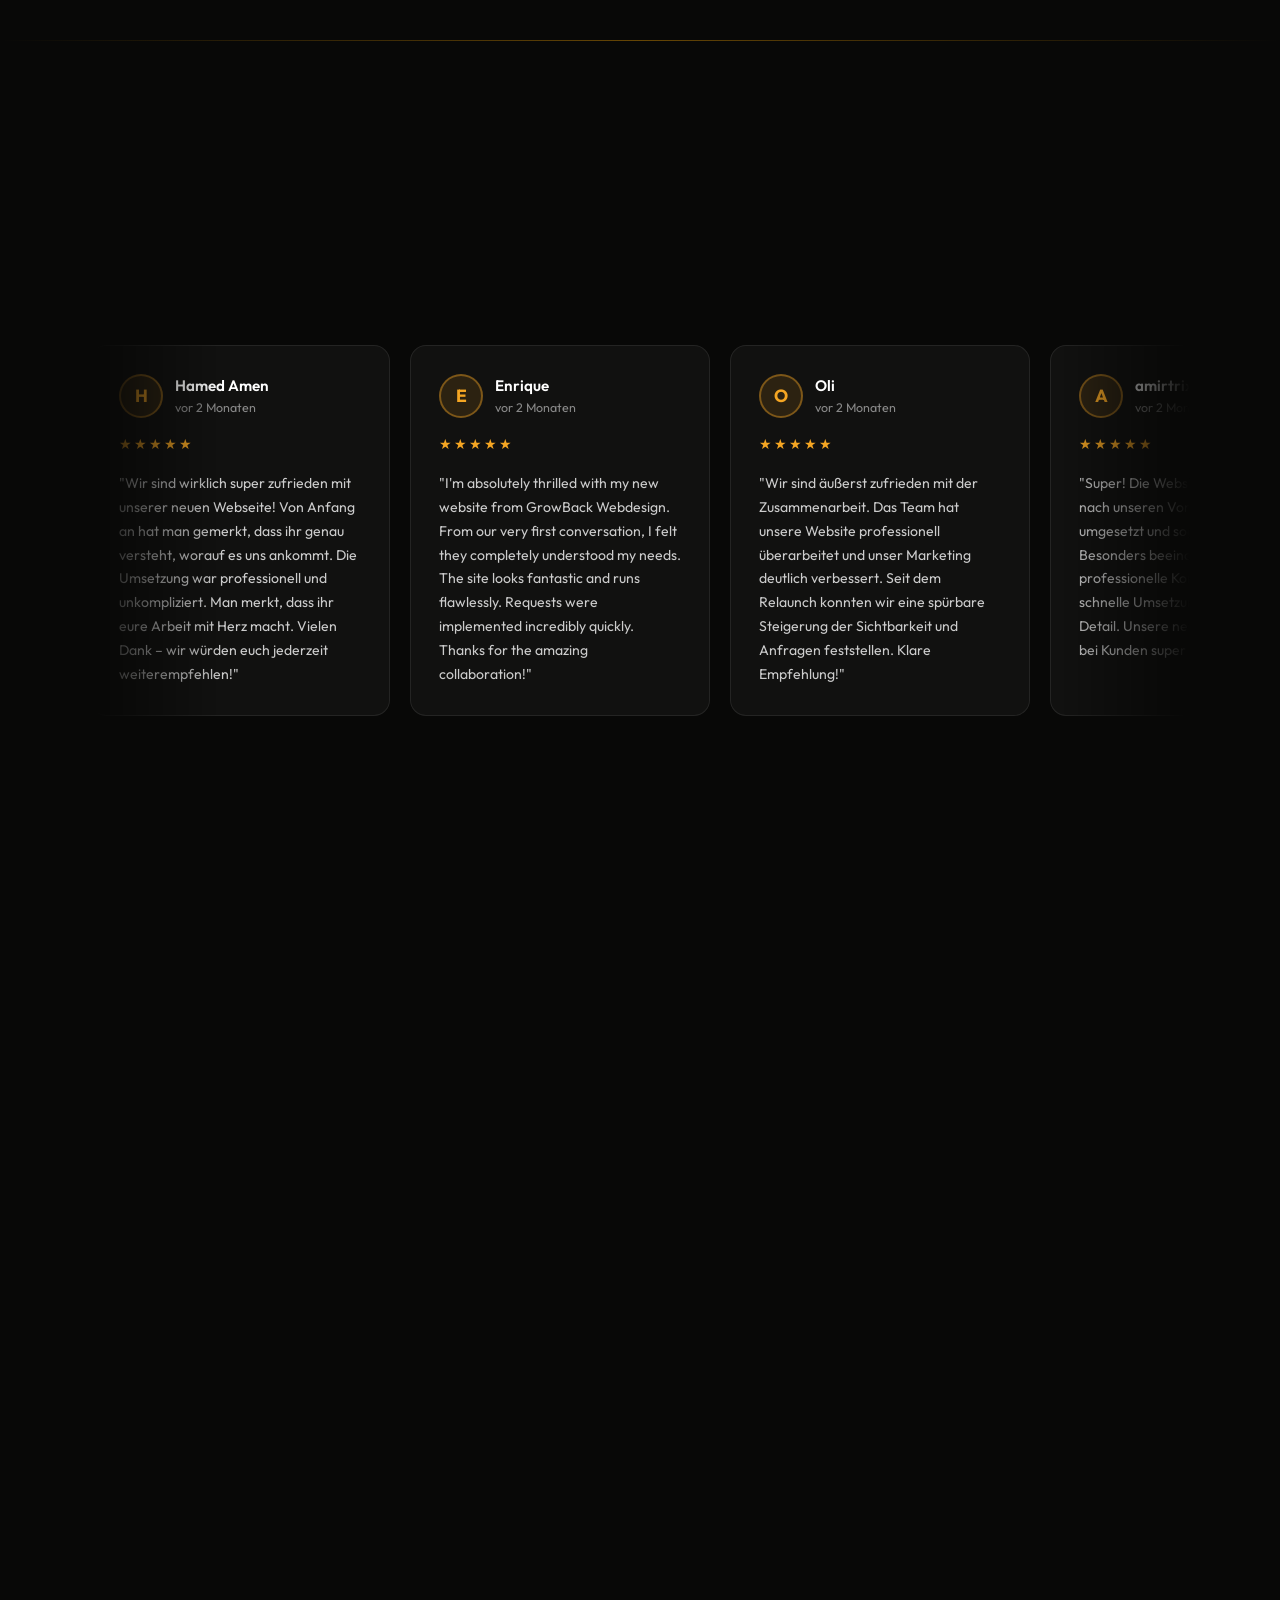
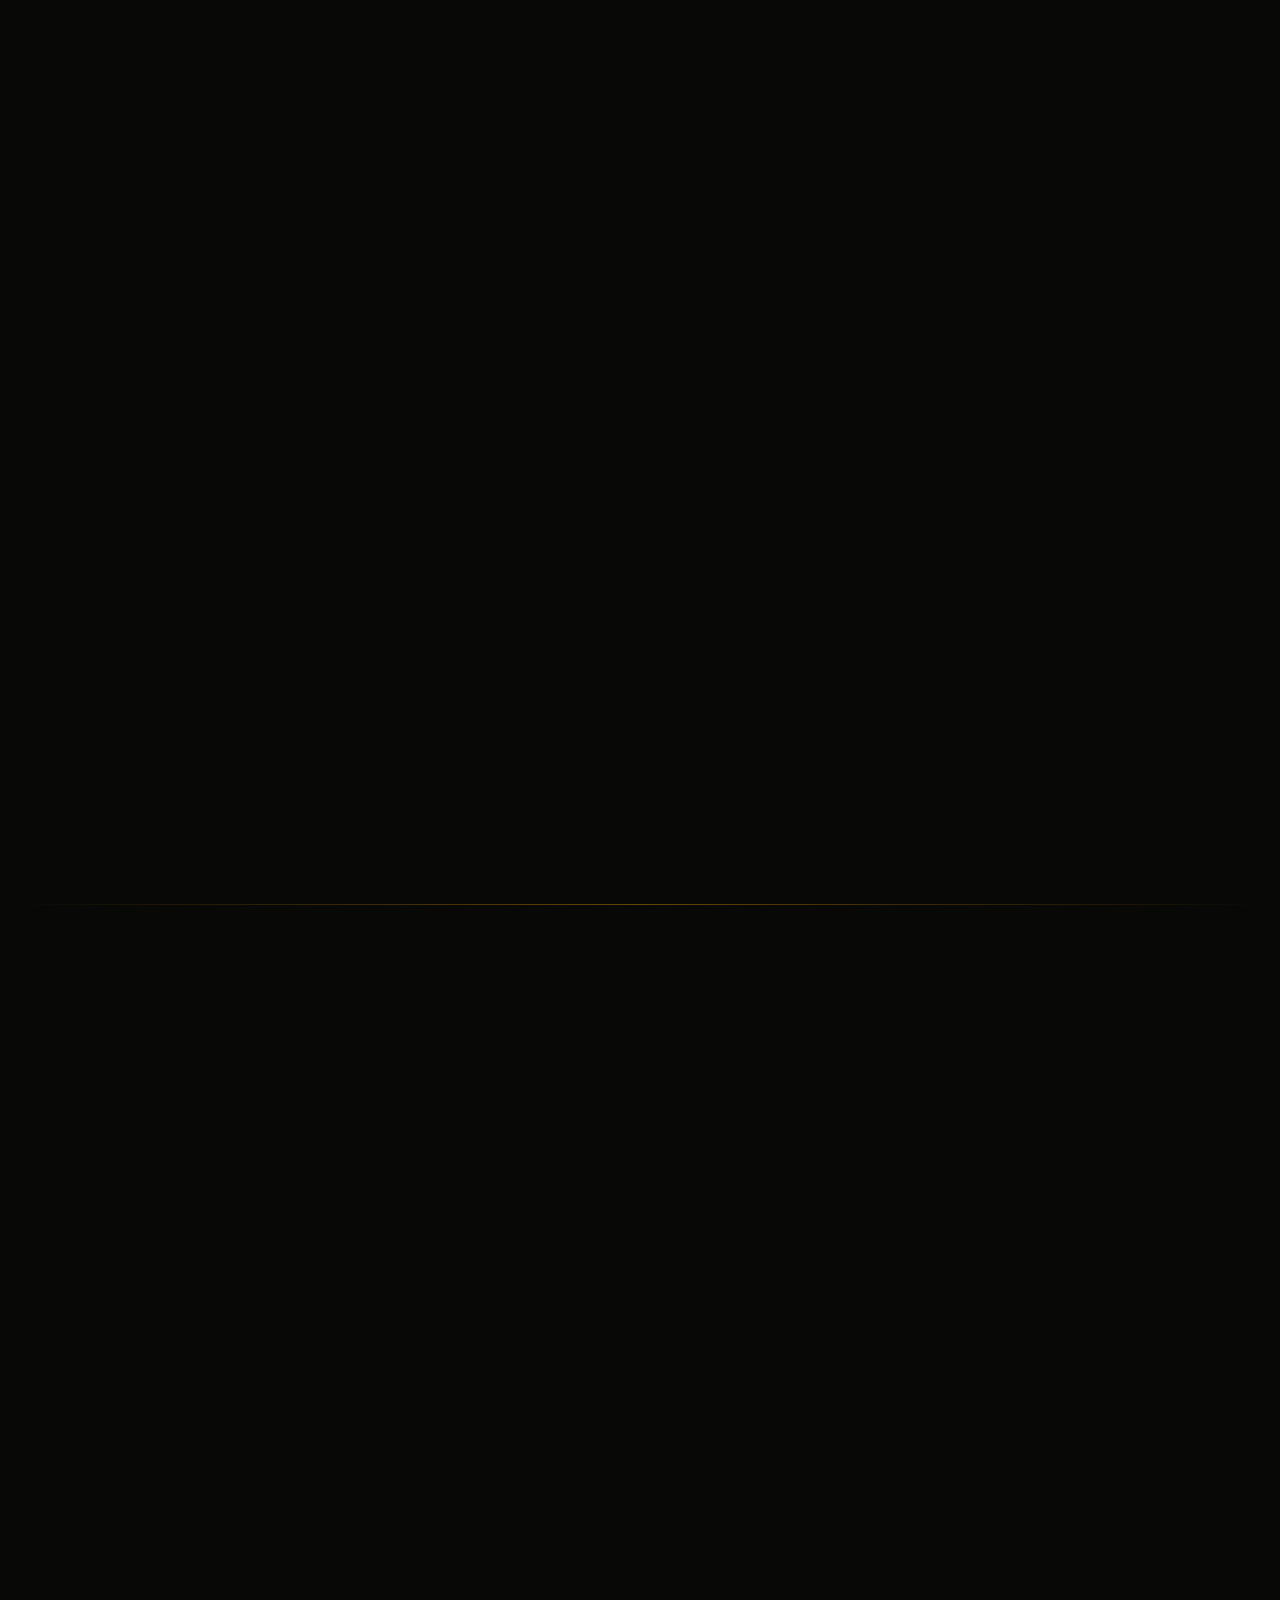
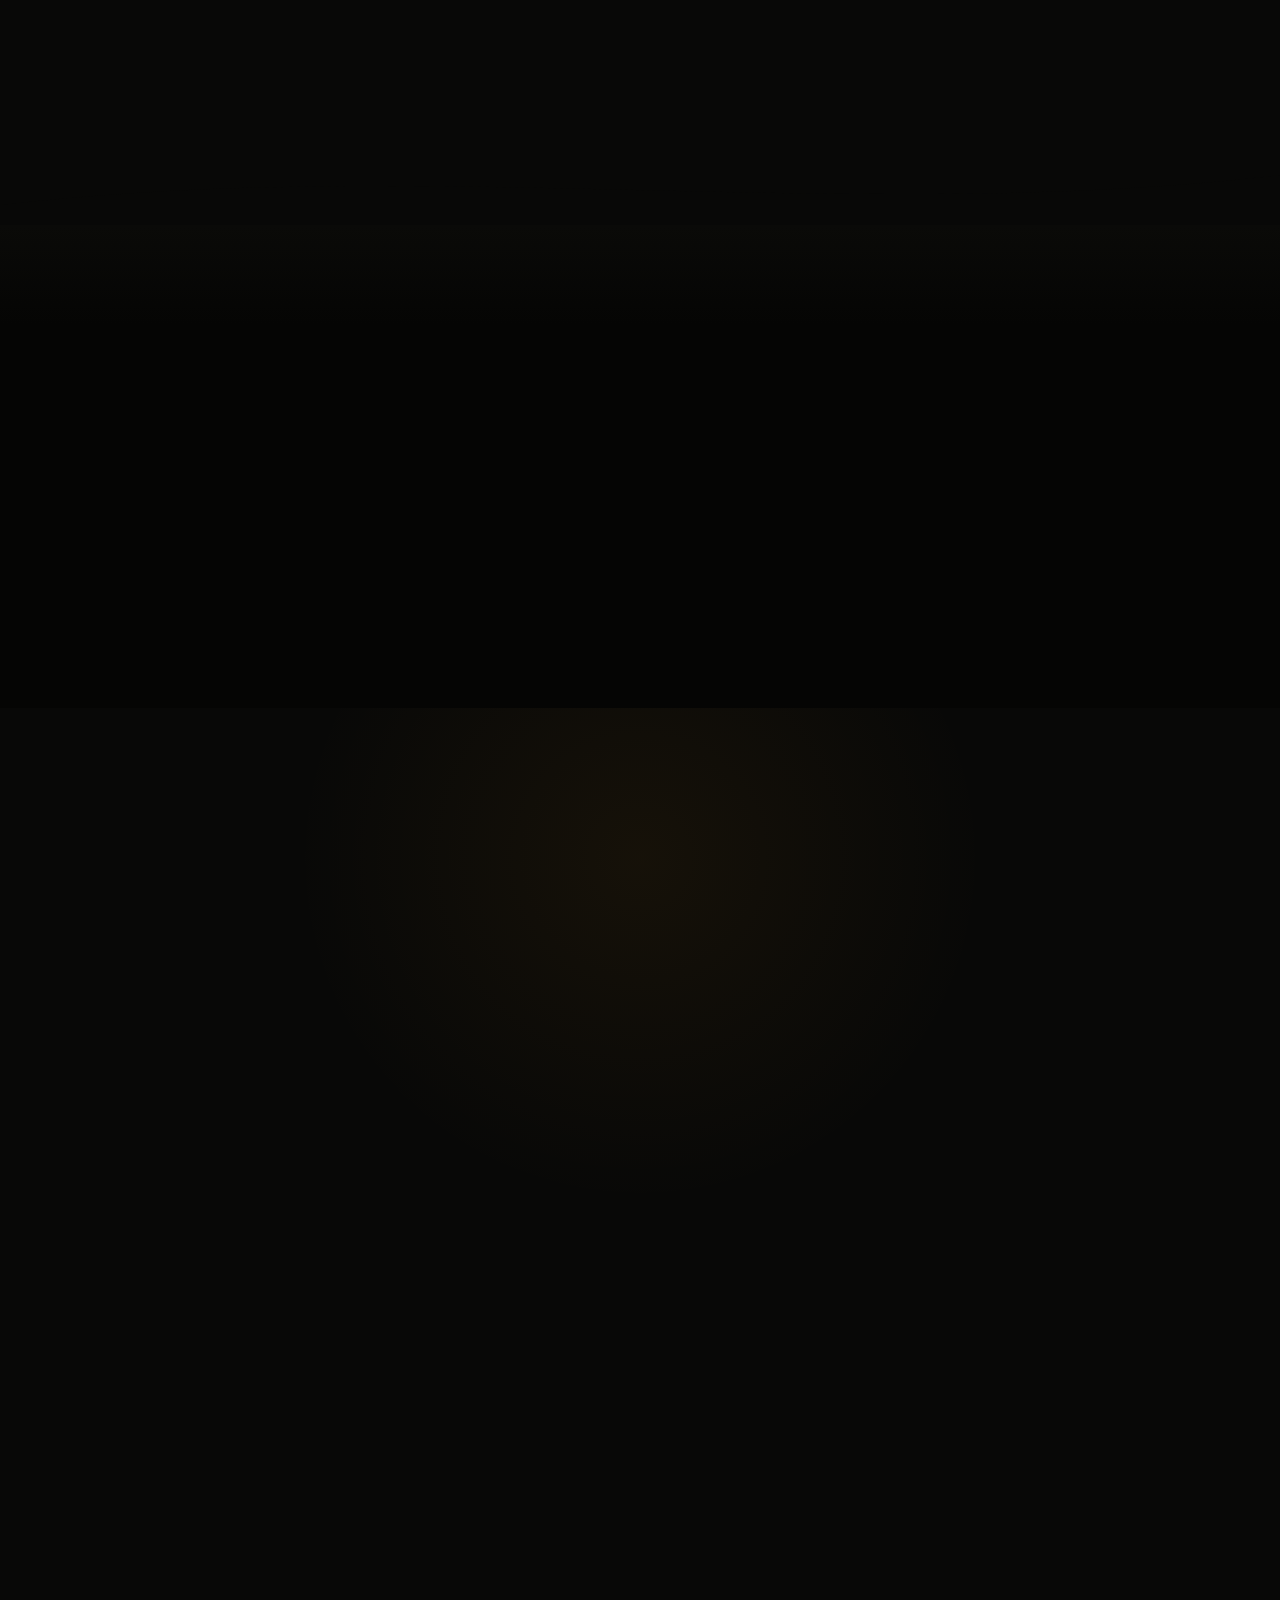
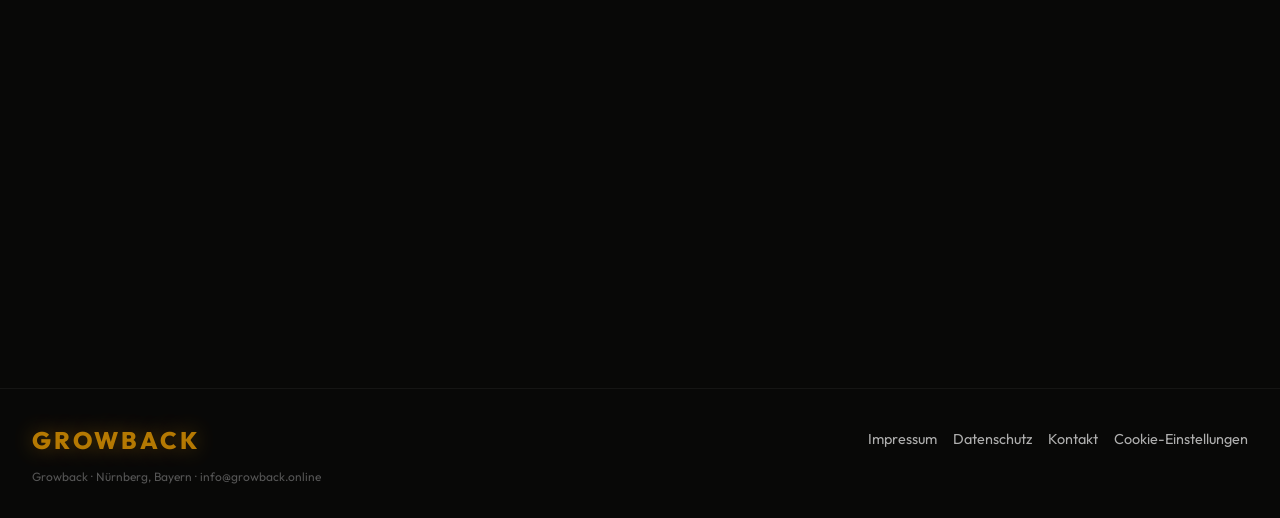
==== commit 9b49f473: "Move cookie banner to bottom-right via CSS override Co-Authored-By: Claude Sonnet 4.6 <noreply@anthr" ====
--- a/index.html
+++ b/index.html
@@ -37,6 +37,16 @@
 
     <!-- Cookie Consent (Cookie-Script) -->
     <script type="text/javascript" charset="UTF-8" src="//cdn.cookie-script.com/s/d4daf0b928ff52643e66896a81550e30.js"></script>
+    <style>
+        /* Move cookie banner to bottom-right */
+        #cookiescript_injected,
+        .cookiescript_injected,
+        #cookie-script-notification,
+        [id*="cookiescript"] {
+            left: auto !important;
+            right: 1rem !important;
+        }
+    </style>
 
     <!-- Performance -->
     <link rel="preconnect" href="https://fonts.googleapis.com">
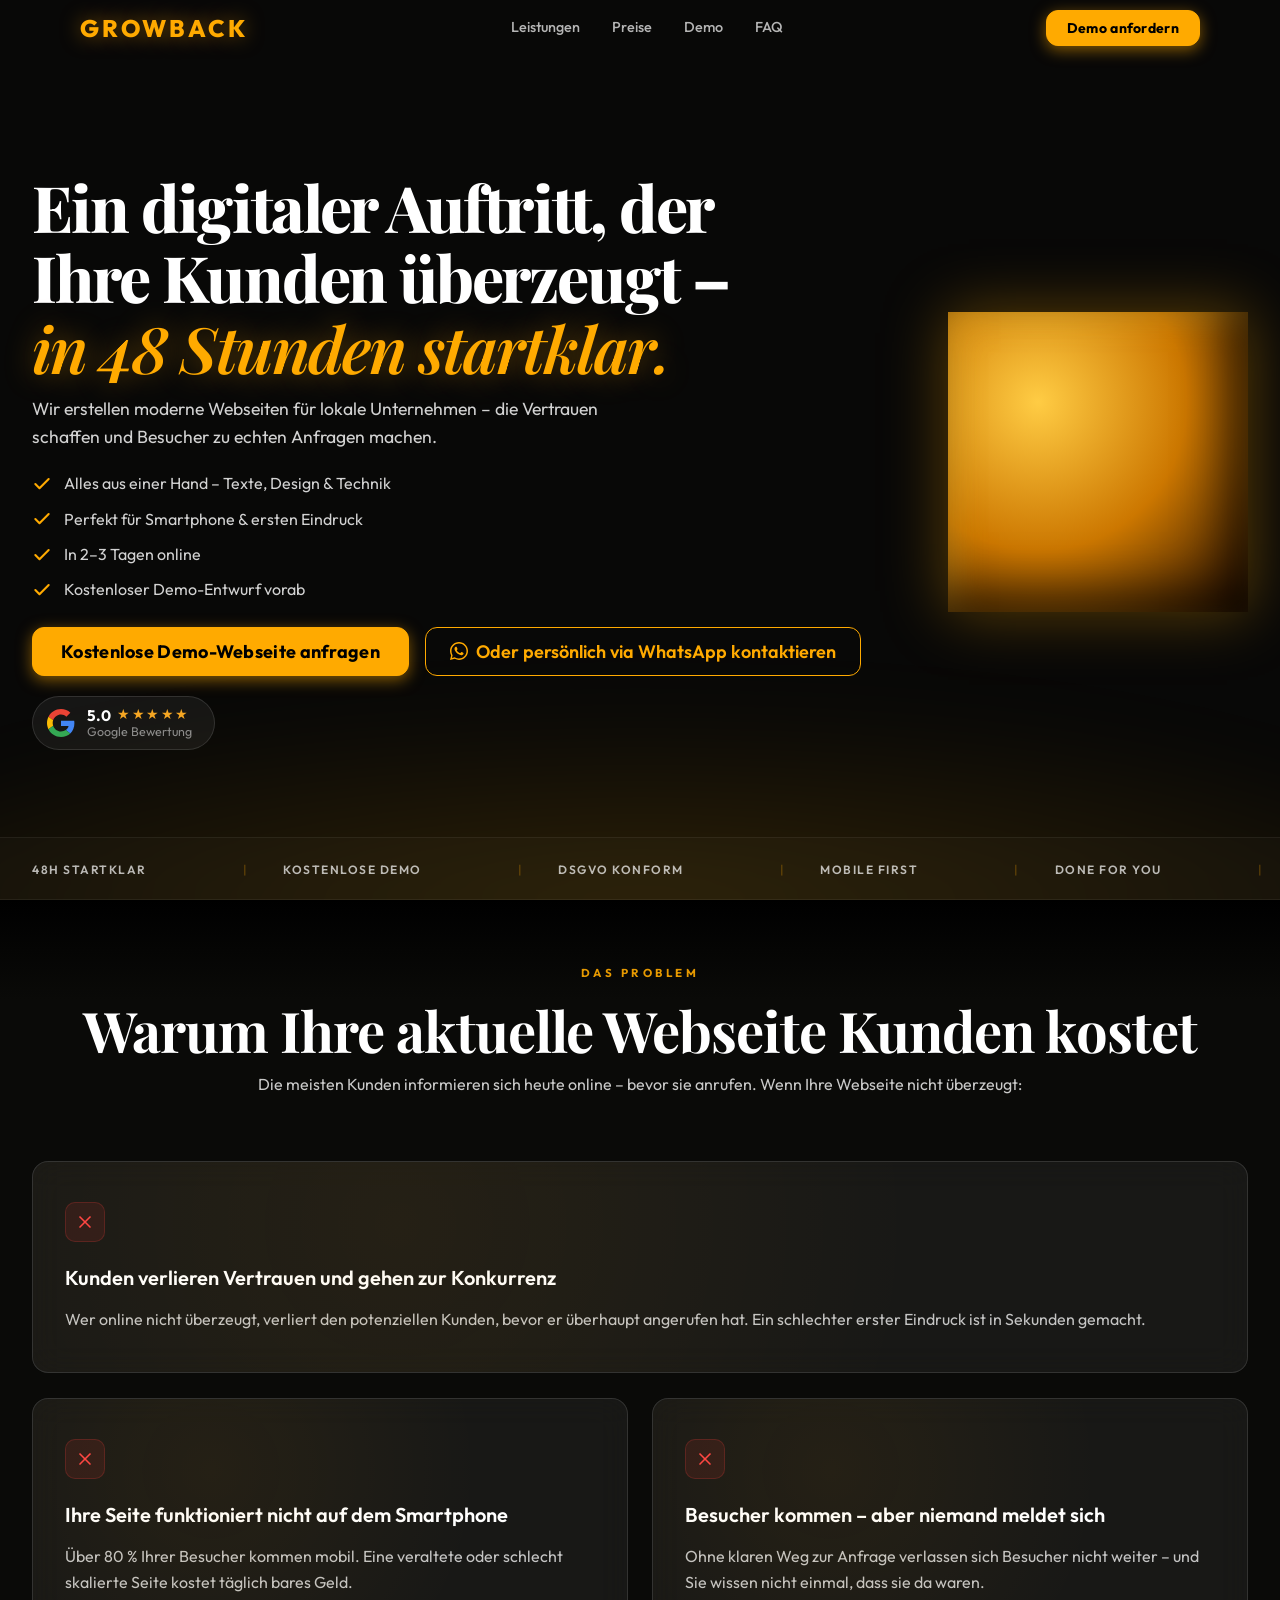
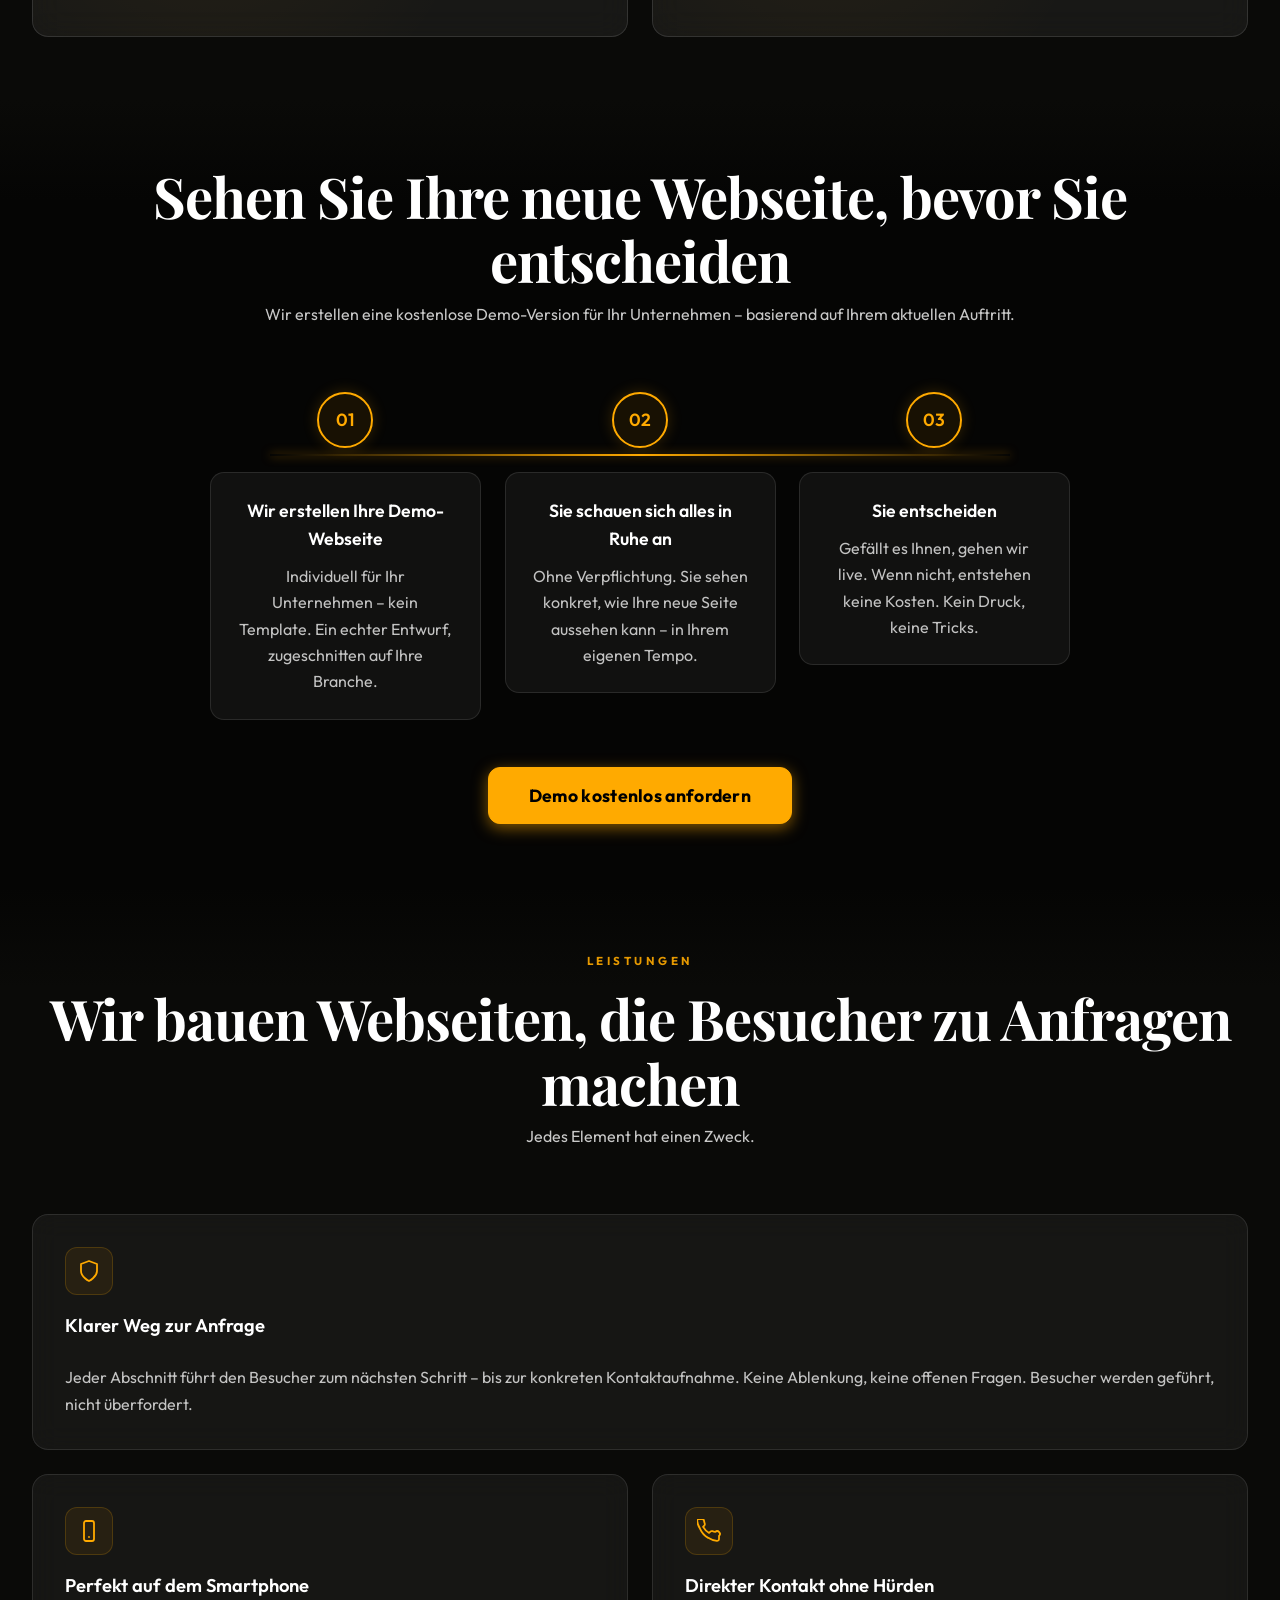
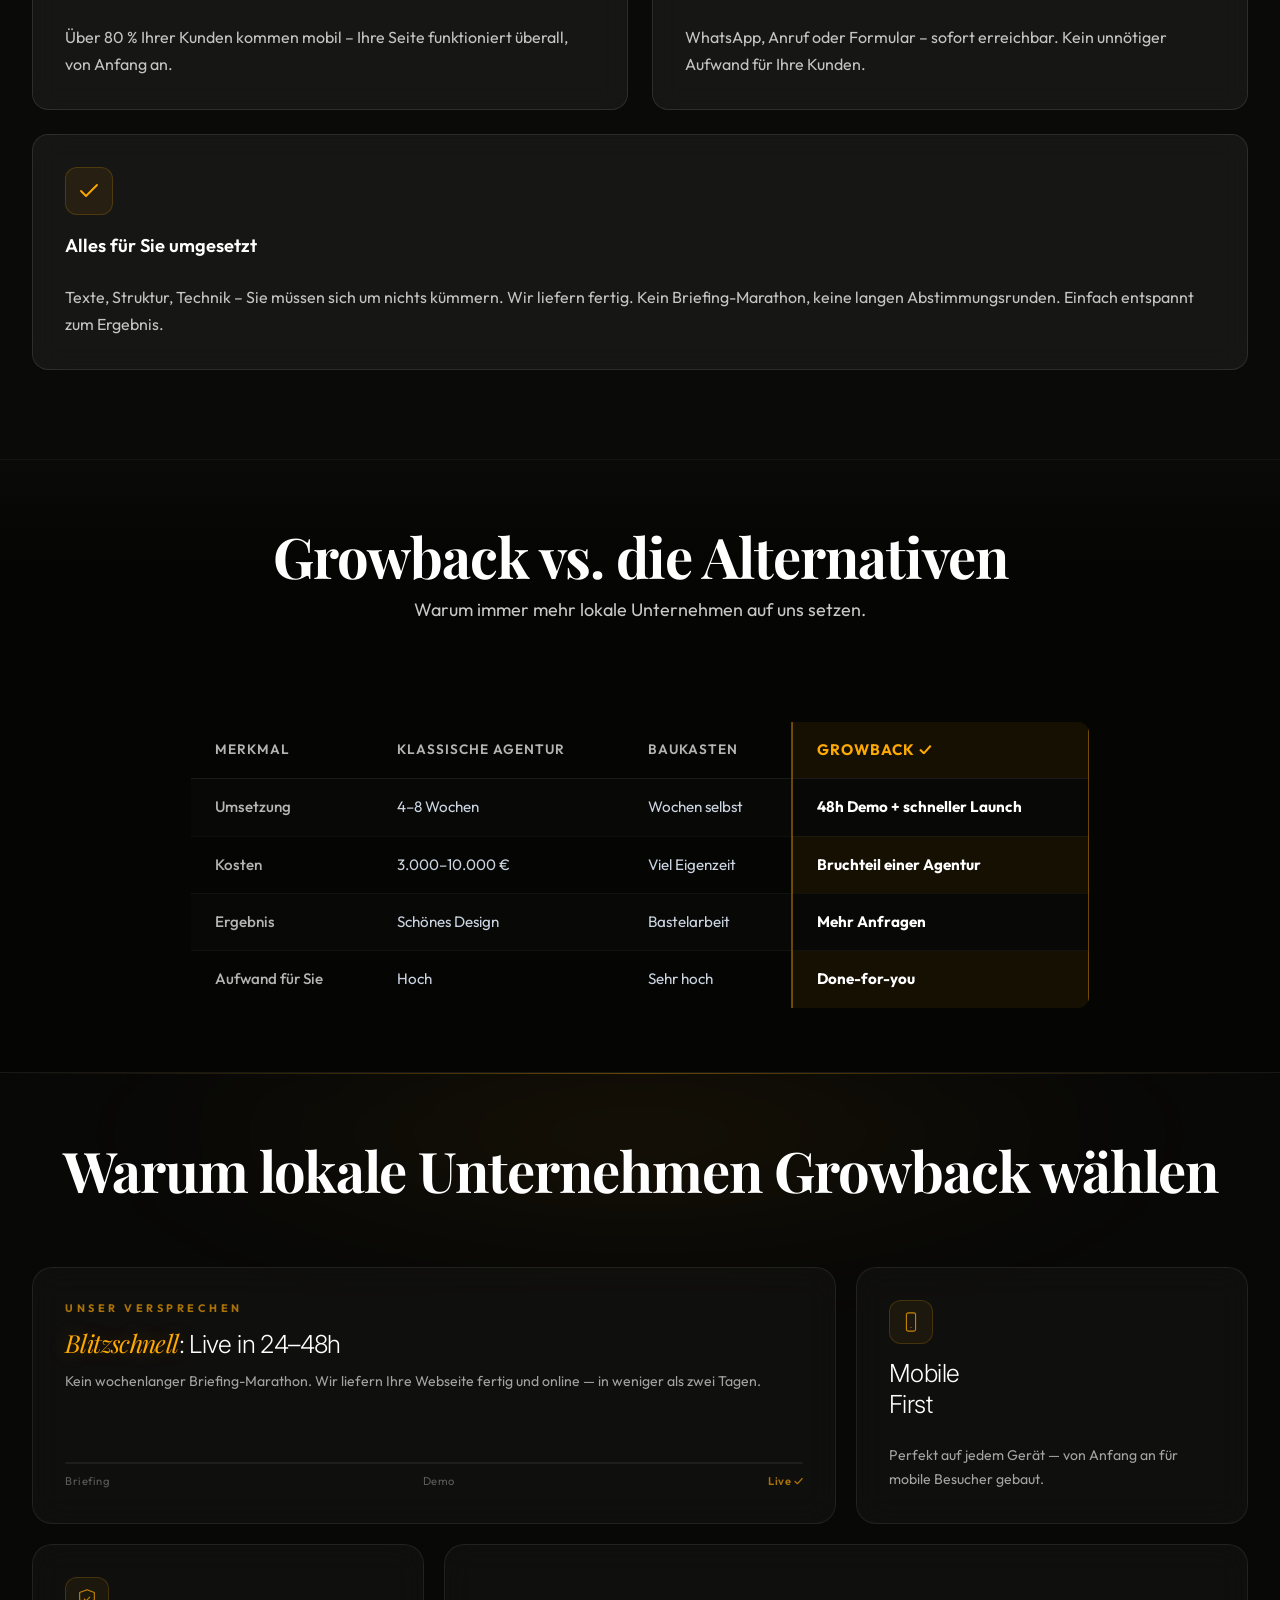
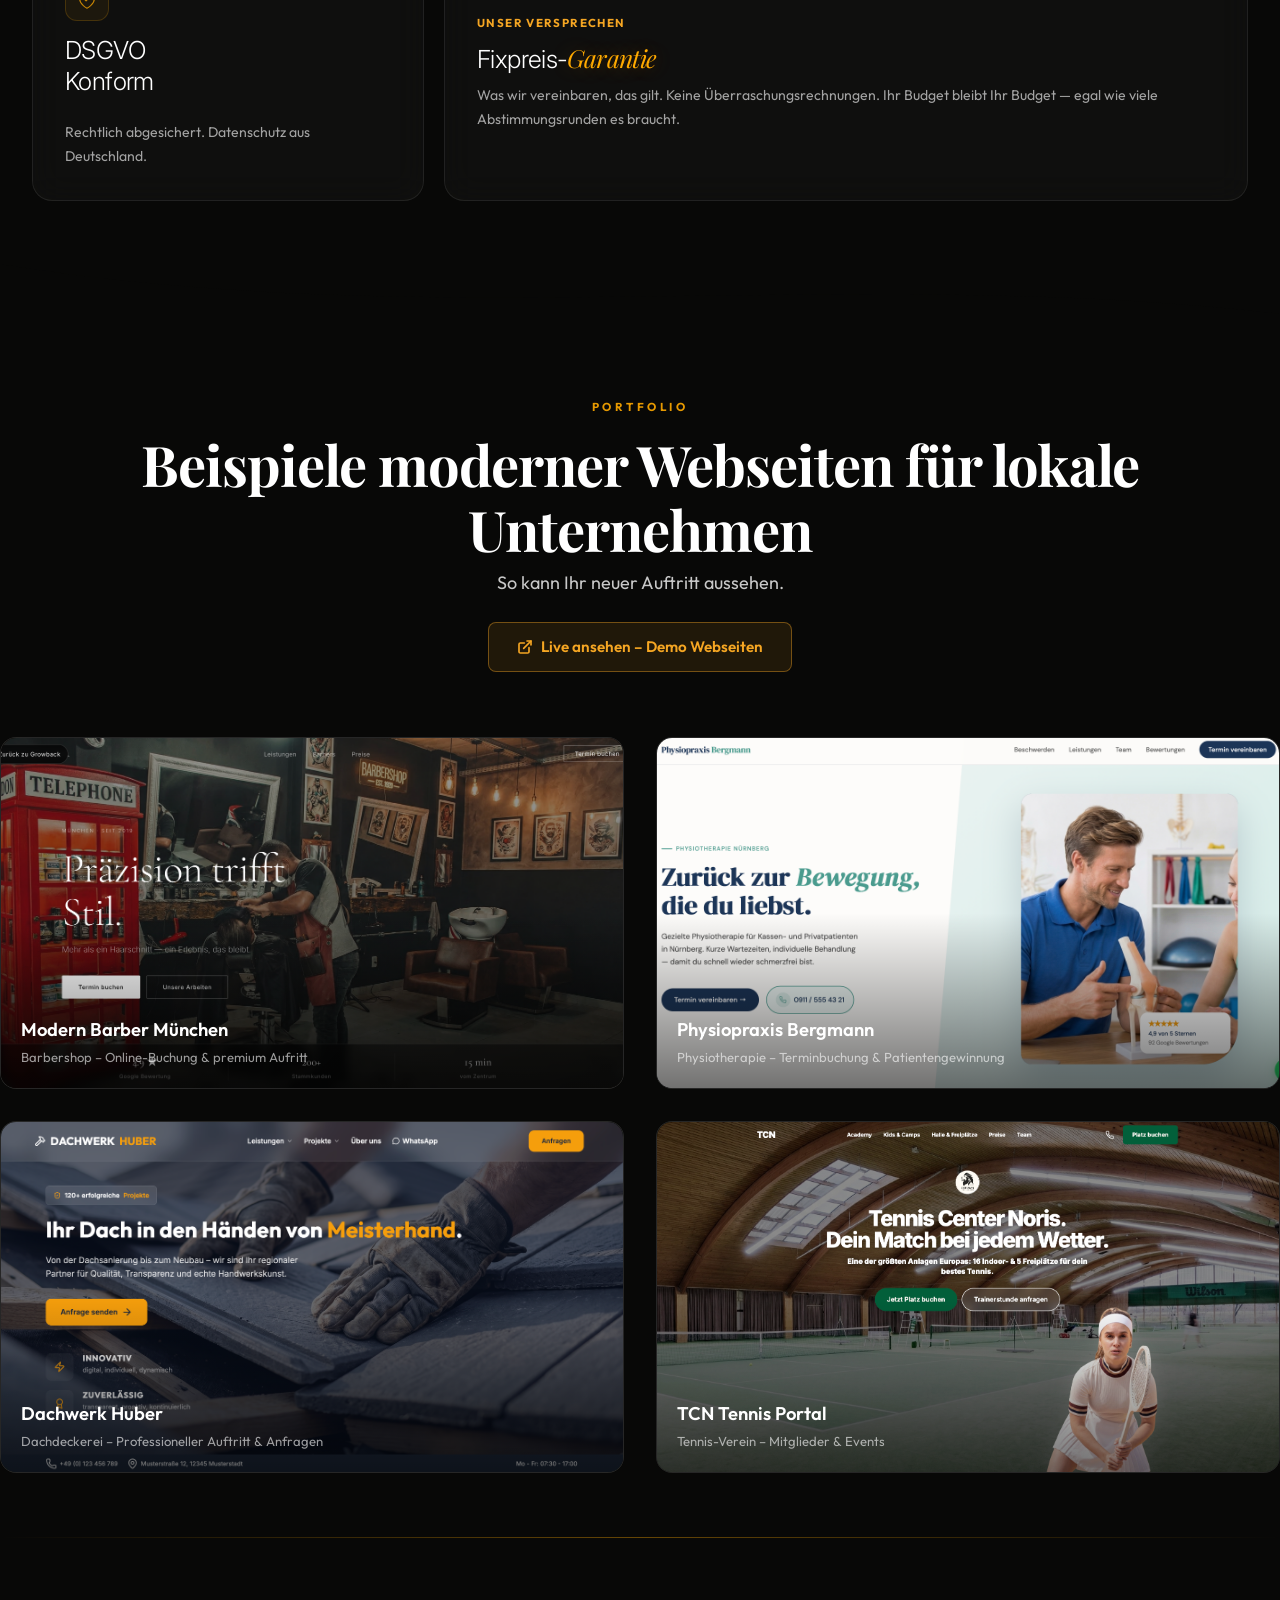
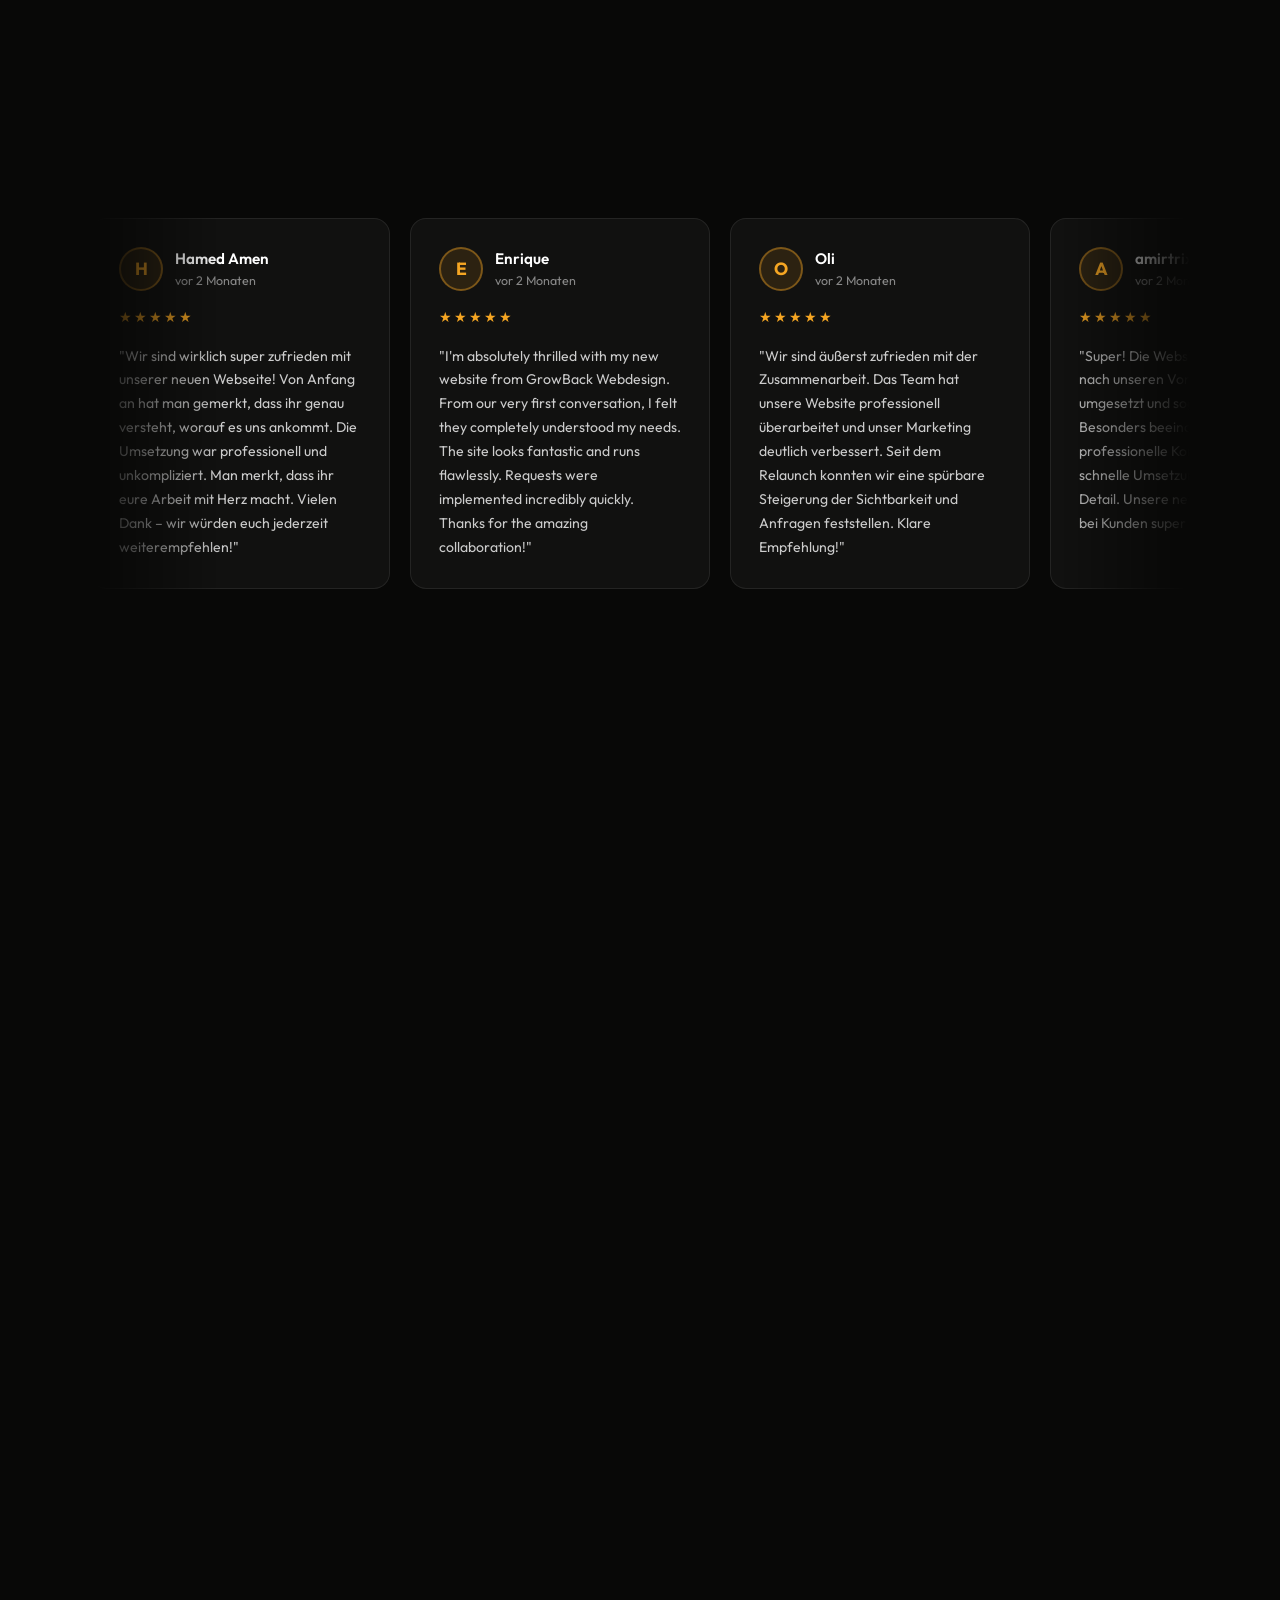
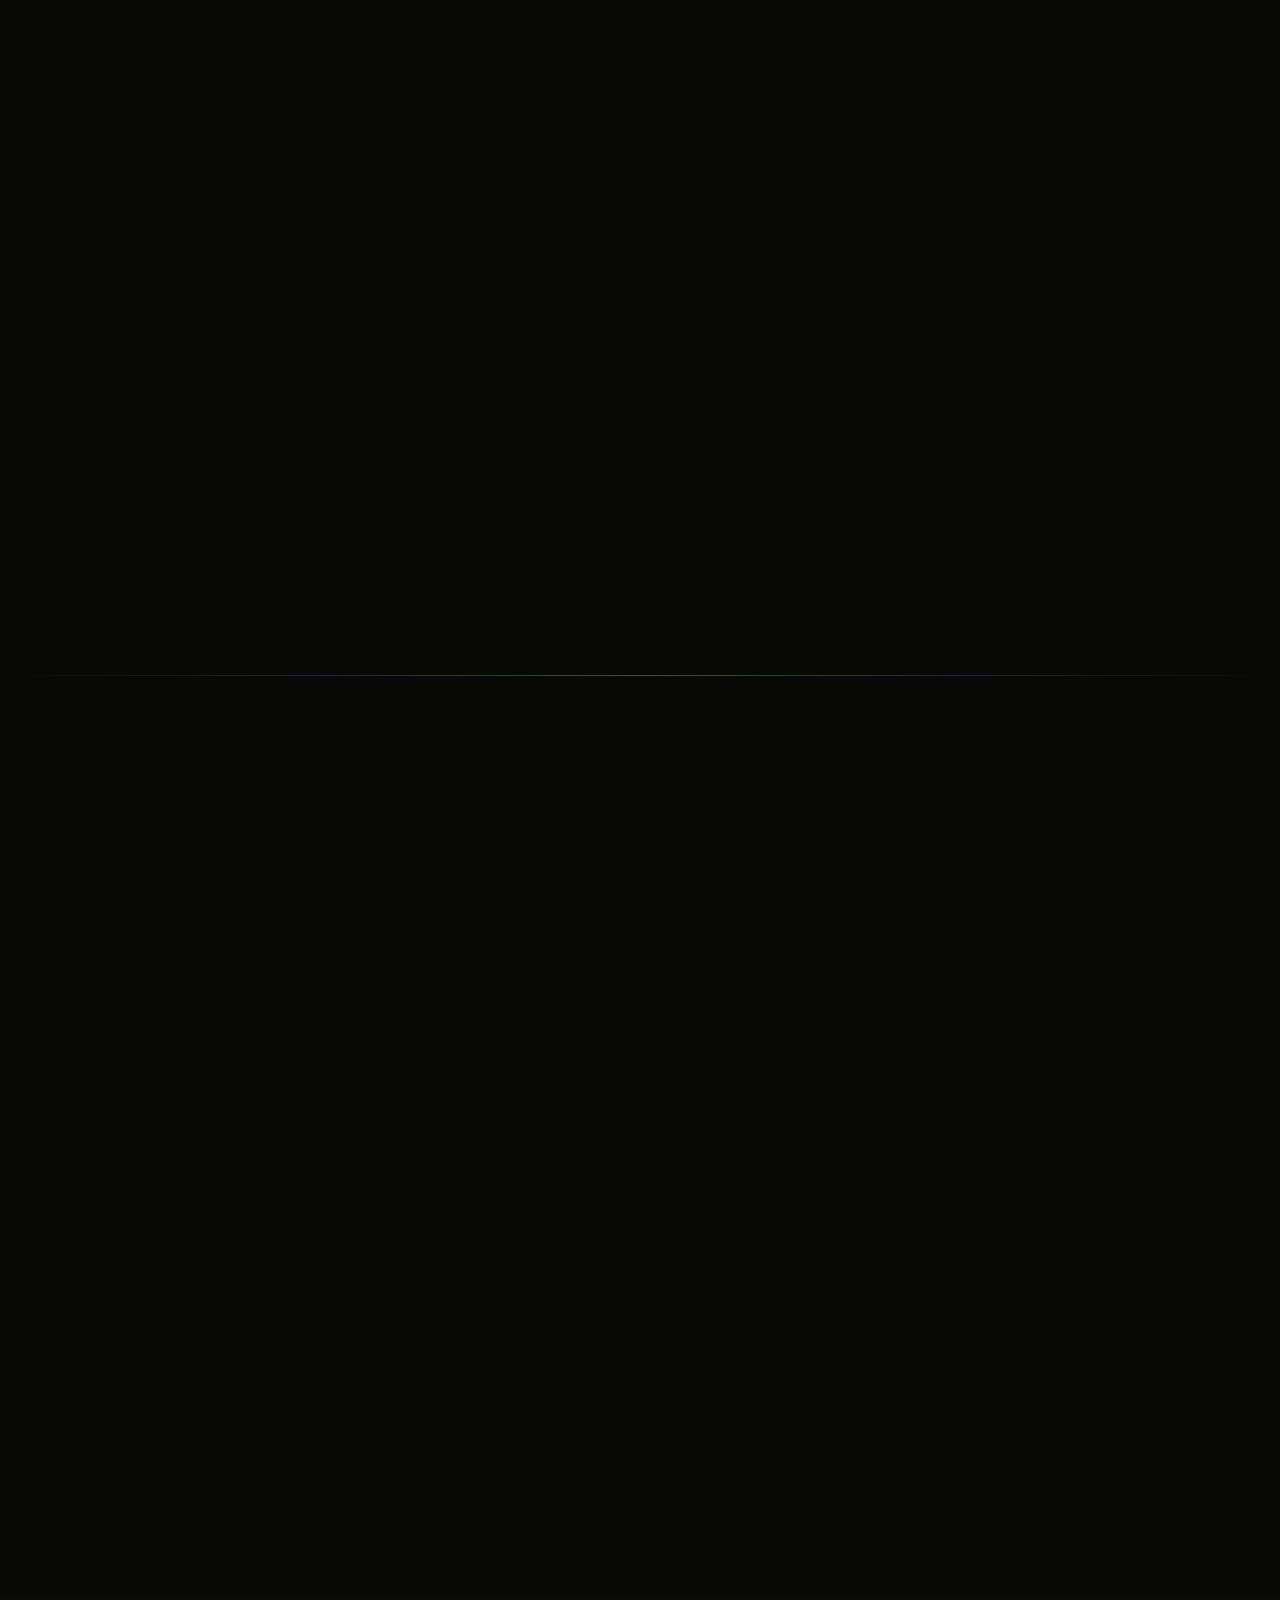
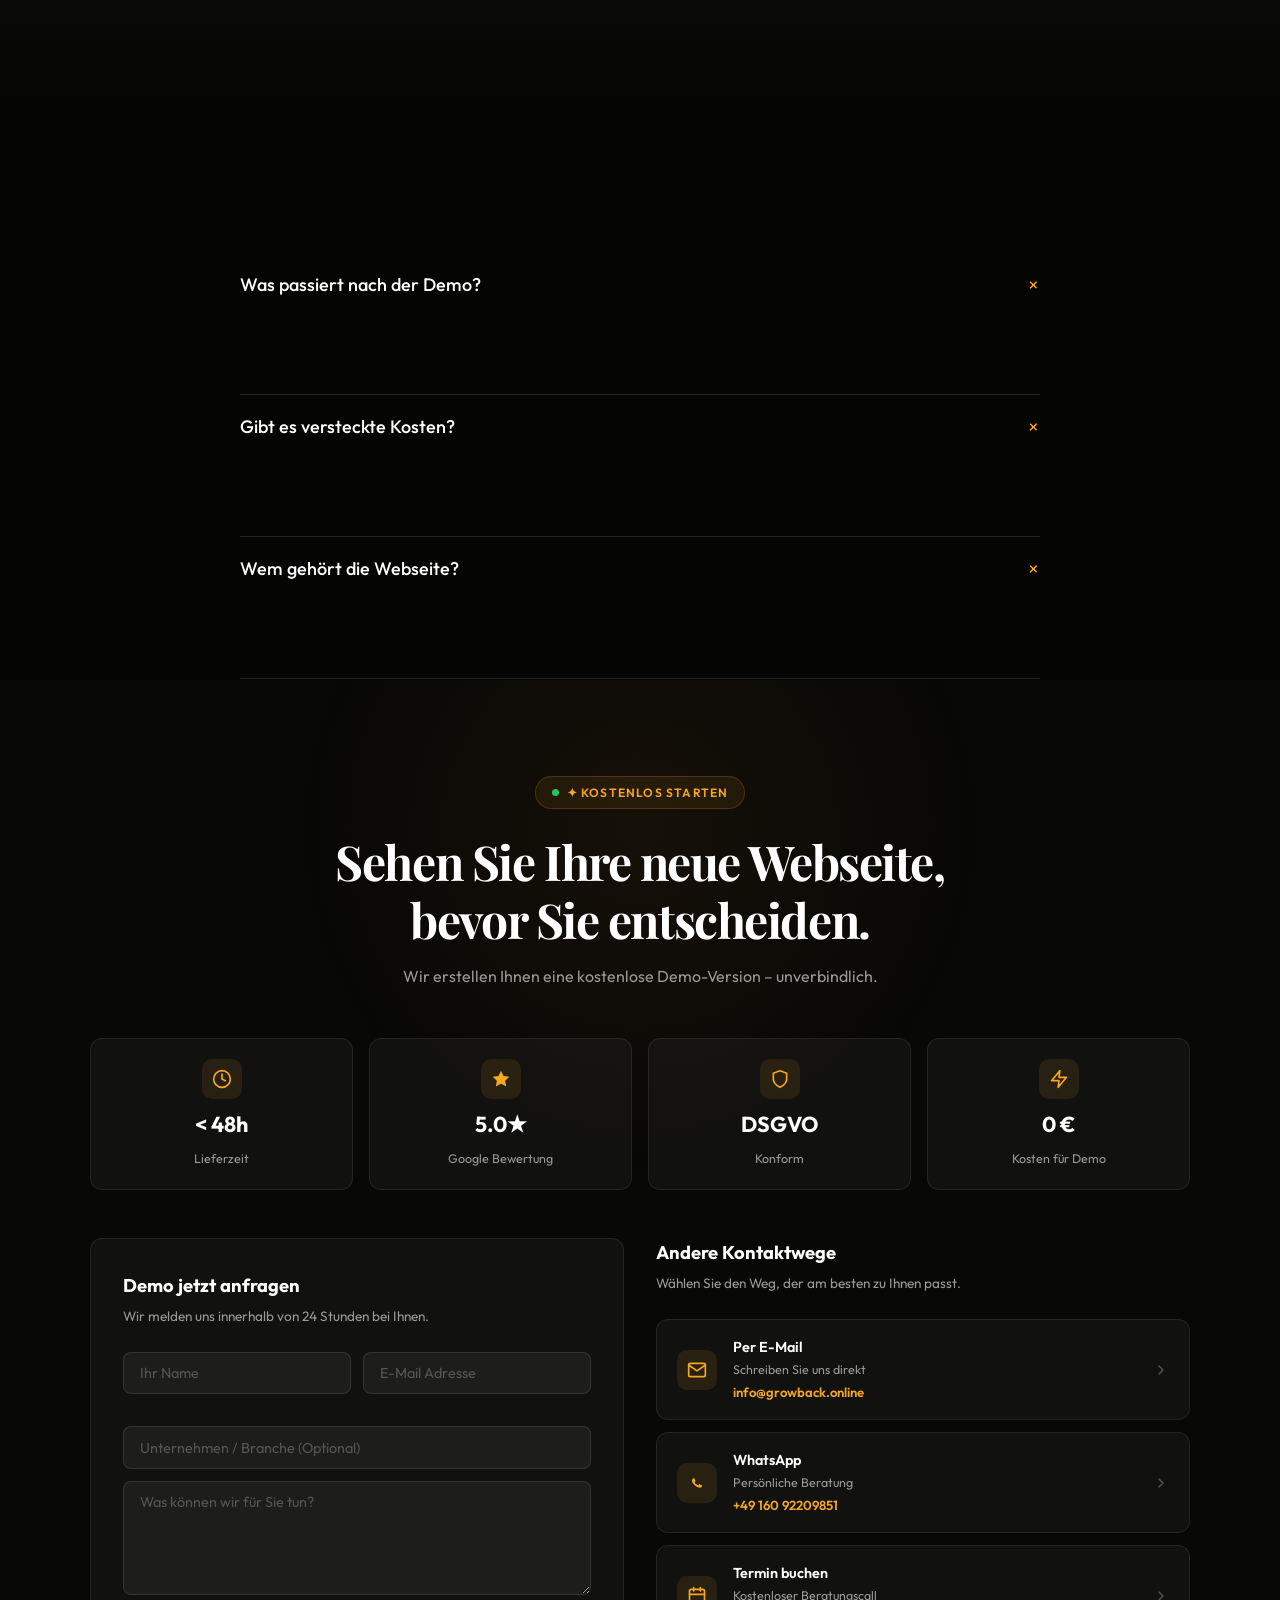
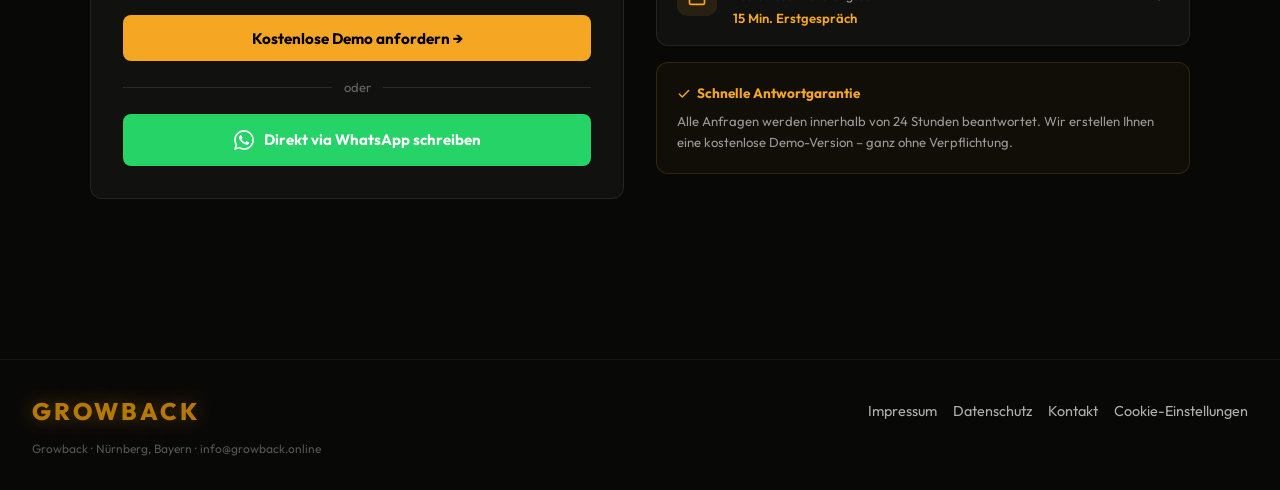
==== commit dc0a6a49: "Polish: reduce eyebrow overuse, fix cyan remnants, new section CSS - Removed 6 redundant eyebrow lab" ====
--- a/index.html
+++ b/index.html
@@ -679,7 +679,6 @@
         <section id="demo-mechanism" class="pains-section demo-mechanism-section">
             <div class="container">
                 <div class="section-header reveal">
-                    <span class="eyebrow">Unser Prozess</span>
                     <h2>Sehen Sie Ihre neue Webseite, bevor Sie entscheiden</h2>
                     <p>Wir erstellen eine kostenlose Demo-Version für Ihr Unternehmen – basierend auf Ihrem aktuellen Auftritt.</p>
                 </div>
@@ -763,7 +762,6 @@
         <section id="comparison" class="comparison-section">
             <div class="container">
                 <div class="section-header reveal">
-                    <span class="eyebrow">Vergleich</span>
                     <h2>Growback vs. die Alternativen</h2>
                     <p>Warum immer mehr lokale Unternehmen auf uns setzen.</p>
                 </div>
@@ -815,7 +813,6 @@
             <div class="advantages-glow-bleed" aria-hidden="true"></div>
             <div class="container">
                 <div class="section-header reveal">
-                    <span class="eyebrow">Vorteile</span>
                     <h2>Warum lokale Unternehmen Growback wählen</h2>
                 </div>
                 <div class="vorteile-bento">
@@ -1112,7 +1109,6 @@
         <section id="local" style="background:#080807;padding:4rem 1.5rem;">
             <div style="max-width:900px;margin:0 auto;">
                 <div class="section-header reveal" style="margin-bottom:2rem;">
-                    <span class="eyebrow">Lokaler Anbieter</span>
                     <h2>Lokal verwurzelt. Digital stark.</h2>
                     <p>GrowBack kommt aus Nürnberg – persönlich erreichbar, kein Callcenter, kein Outsourcing.</p>
                 </div>
@@ -1138,7 +1134,6 @@
         <section id="team" style="background:#080807;padding:4rem 1.5rem;">
             <div style="max-width:900px;margin:0 auto;">
                 <div class="section-header reveal" style="margin-bottom:3rem;">
-                    <span class="eyebrow">Das Team</span>
                     <h2>Ein Gesicht hinter GrowBack</h2>
                 </div>
                 <div class="reveal" style="max-width:520px;margin:0 auto;position:relative;border-radius:24px;overflow:hidden;box-shadow:0 0 60px rgba(245,166,35,0.1);">
@@ -1236,7 +1231,6 @@
         <!-- FAQ -->
         <section id="faq" class="faq-section container">
             <div class="section-header reveal">
-                <span class="eyebrow">FAQ</span>
                 <h2>Häufige Fragen</h2>
             </div>
             <div class="faq-container">
--- a/css/style.css
+++ b/css/style.css
@@ -2570,6 +2570,99 @@
     font-size: 16px;
     padding: 18px 0;
   }
+}
+
+/* =====================================================
+   POLISH — NEW SECTIONS (reviews, local, team)
+   ===================================================== */
+
+#reviews,
+#local,
+#team {
+  background-color: #080807;
+  padding: var(--spacing-xl) 1.5rem;
+}
+
+/* Review card — CSS class for hover consistency */
+.review-card {
+  background: rgba(255,255,255,0.04);
+  border: 1px solid rgba(255,255,255,0.08);
+  border-radius: 16px;
+  padding: 1.75rem;
+  width: 300px;
+  flex-shrink: 0;
+  display: flex;
+  flex-direction: column;
+  gap: 1rem;
+  transition: border-color 0.3s ease, transform 0.3s ease, box-shadow 0.3s ease;
+  cursor: default;
+}
+
+.review-card:hover {
+  border-color: rgba(255,170,0,0.35);
+  transform: translateY(-4px);
+  box-shadow: 0 8px 30px rgba(255,170,0,0.08);
+}
+
+/* Founder photo wrapper in team section */
+.founder-photo img {
+  display: block;
+  width: 100%;
+  height: 100%;
+  object-fit: cover;
+  object-position: center top;
+}
+
+/* Unify section headers in new blocks */
+#reviews .section-header,
+#local .section-header,
+#team .section-header {
+  margin-bottom: 2.5rem;
+}
+
+/* ── POLISH: Fix vb-card base inset (remove cyan tint) ── */
+.vb-card {
+  box-shadow: none;
+}
+
+.vb-card:hover {
+  box-shadow:
+    0 0 28px rgba(255, 170, 0, 0.12),
+    0 10px 36px rgba(0, 0, 0, 0.45);
+}
+
+/* ── POLISH: Section header h2 — slightly tighter on the new sections ── */
+#local h2,
+#team h2 {
+  font-size: clamp(1.8rem, 3vw + 0.5rem, 2.6rem);
+}
+
+/* ── POLISH: Reviews carousel outer — consistent with page max-width ── */
+.reviews-carousel-outer {
+  max-width: 1100px;
+  margin: 0 auto;
+}
+
+/* ── POLISH: Map iframe border — gold glow on hover ── */
+#local iframe {
+  transition: filter 0.3s ease;
+}
+
+#local .reveal:hover iframe {
+  filter: brightness(1.0) saturate(0.9);
+}
+
+/* ── POLISH: Comparison table — no more hairline on every row ── */
+.comparison-table tbody tr:nth-child(odd) td {
+  background: rgba(255,255,255,0.015);
+}
+
+.comparison-table td {
+  border-bottom: none;
+}
+
+.comparison-table tbody tr:not(:last-child) td {
+  border-bottom: 1px solid rgba(255,255,255,0.04);
 }
 
 /* =====================================================
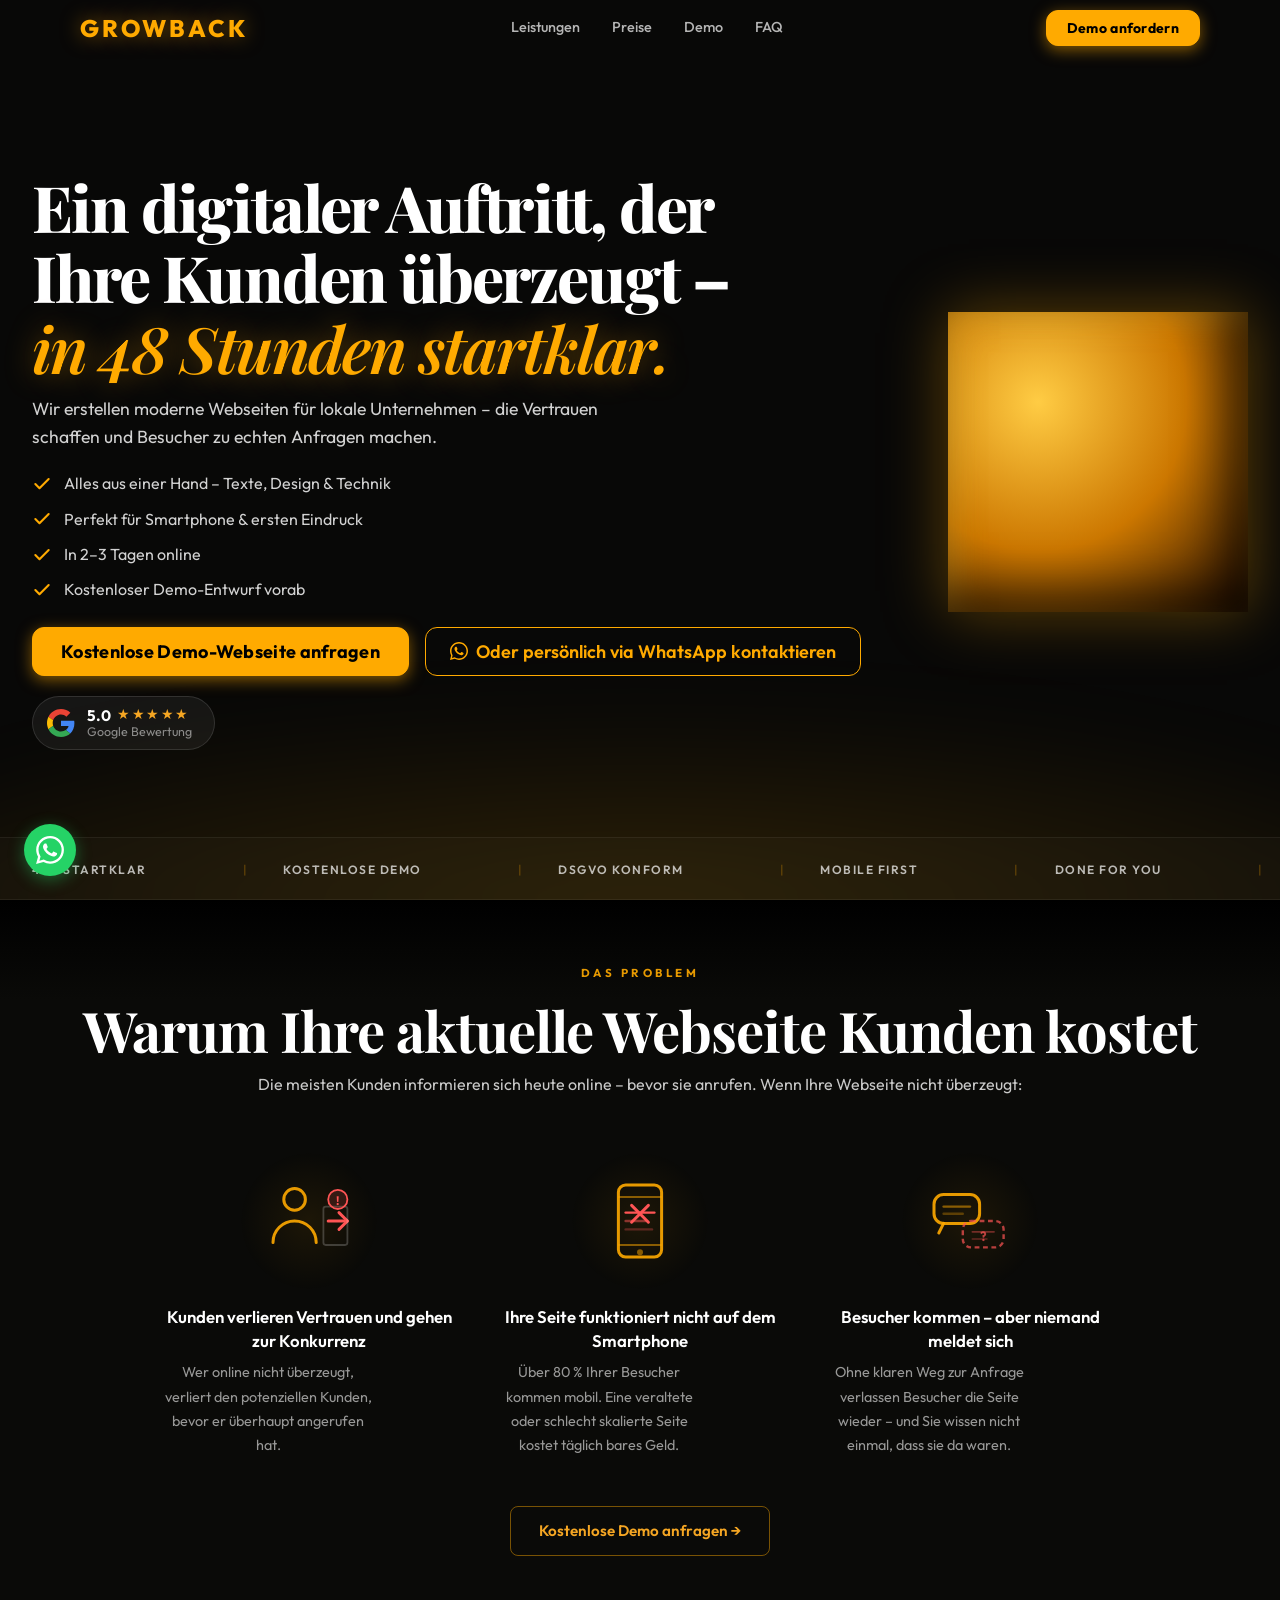
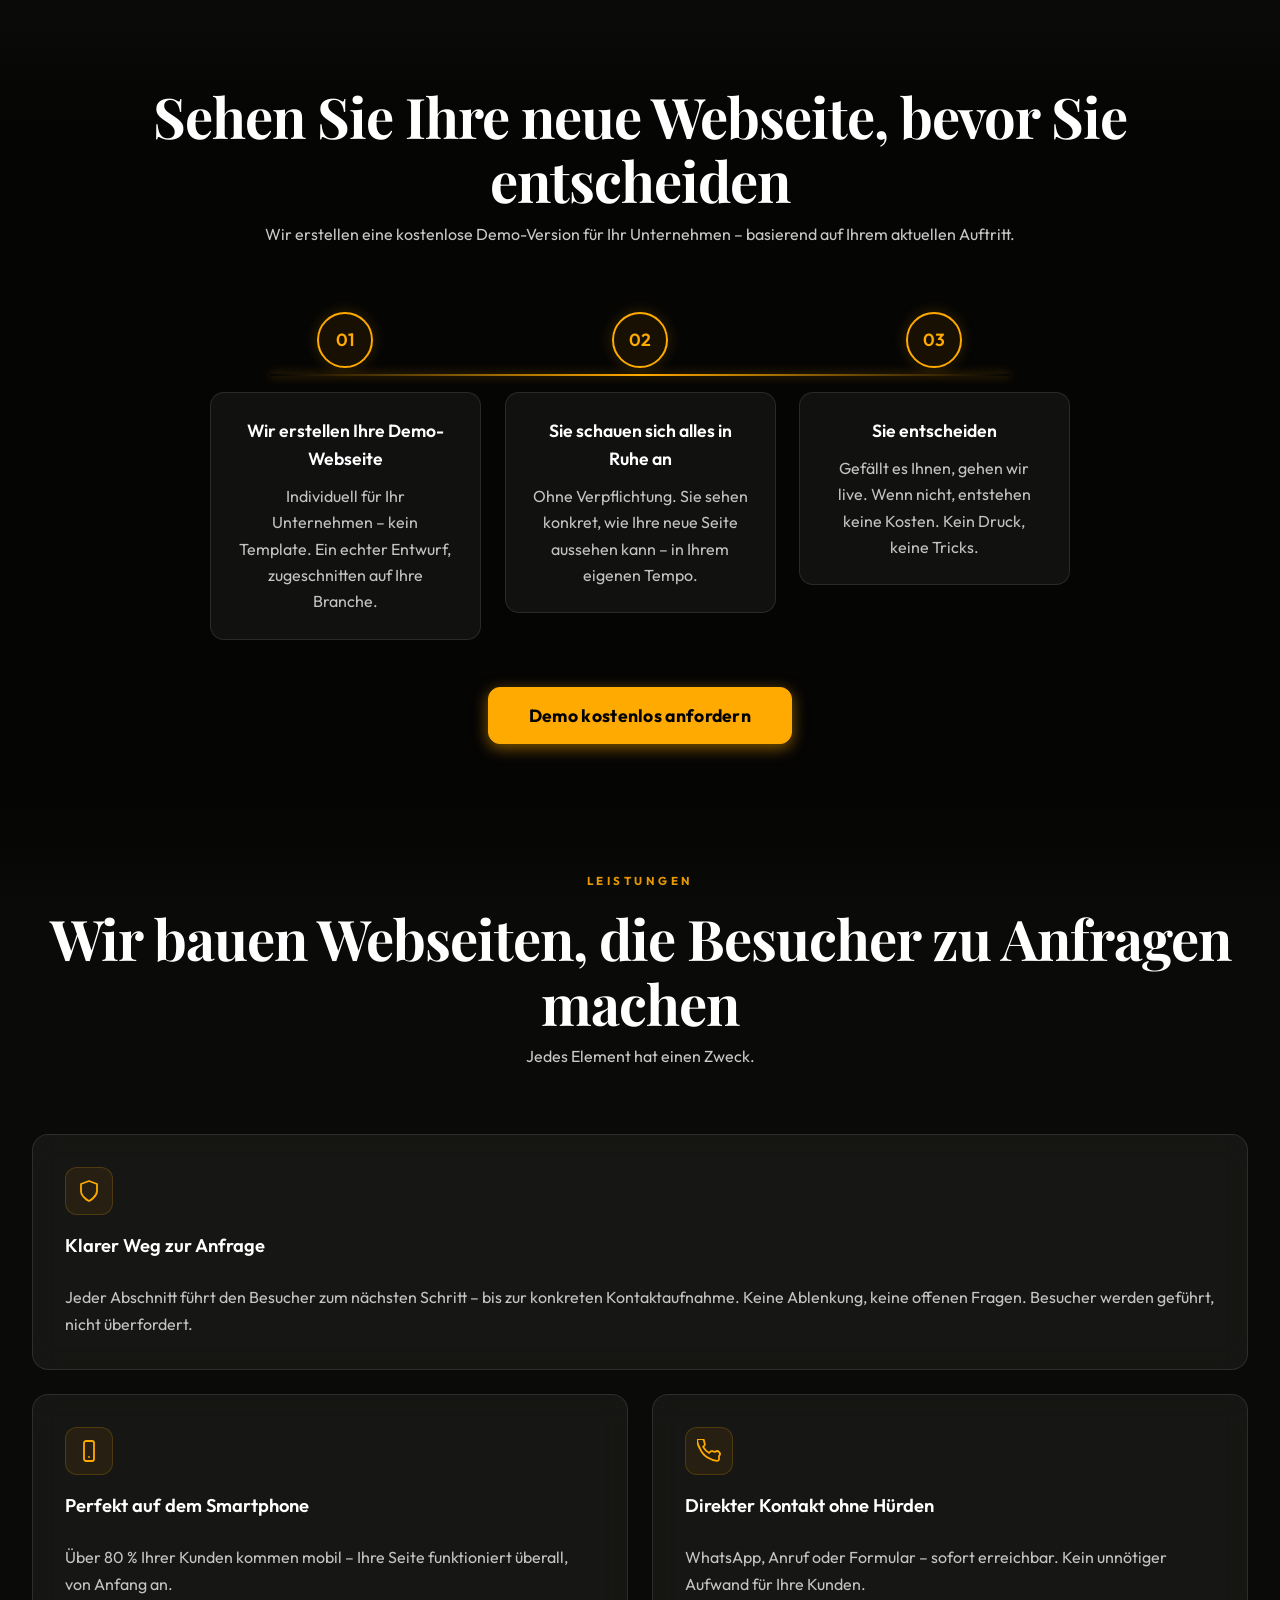
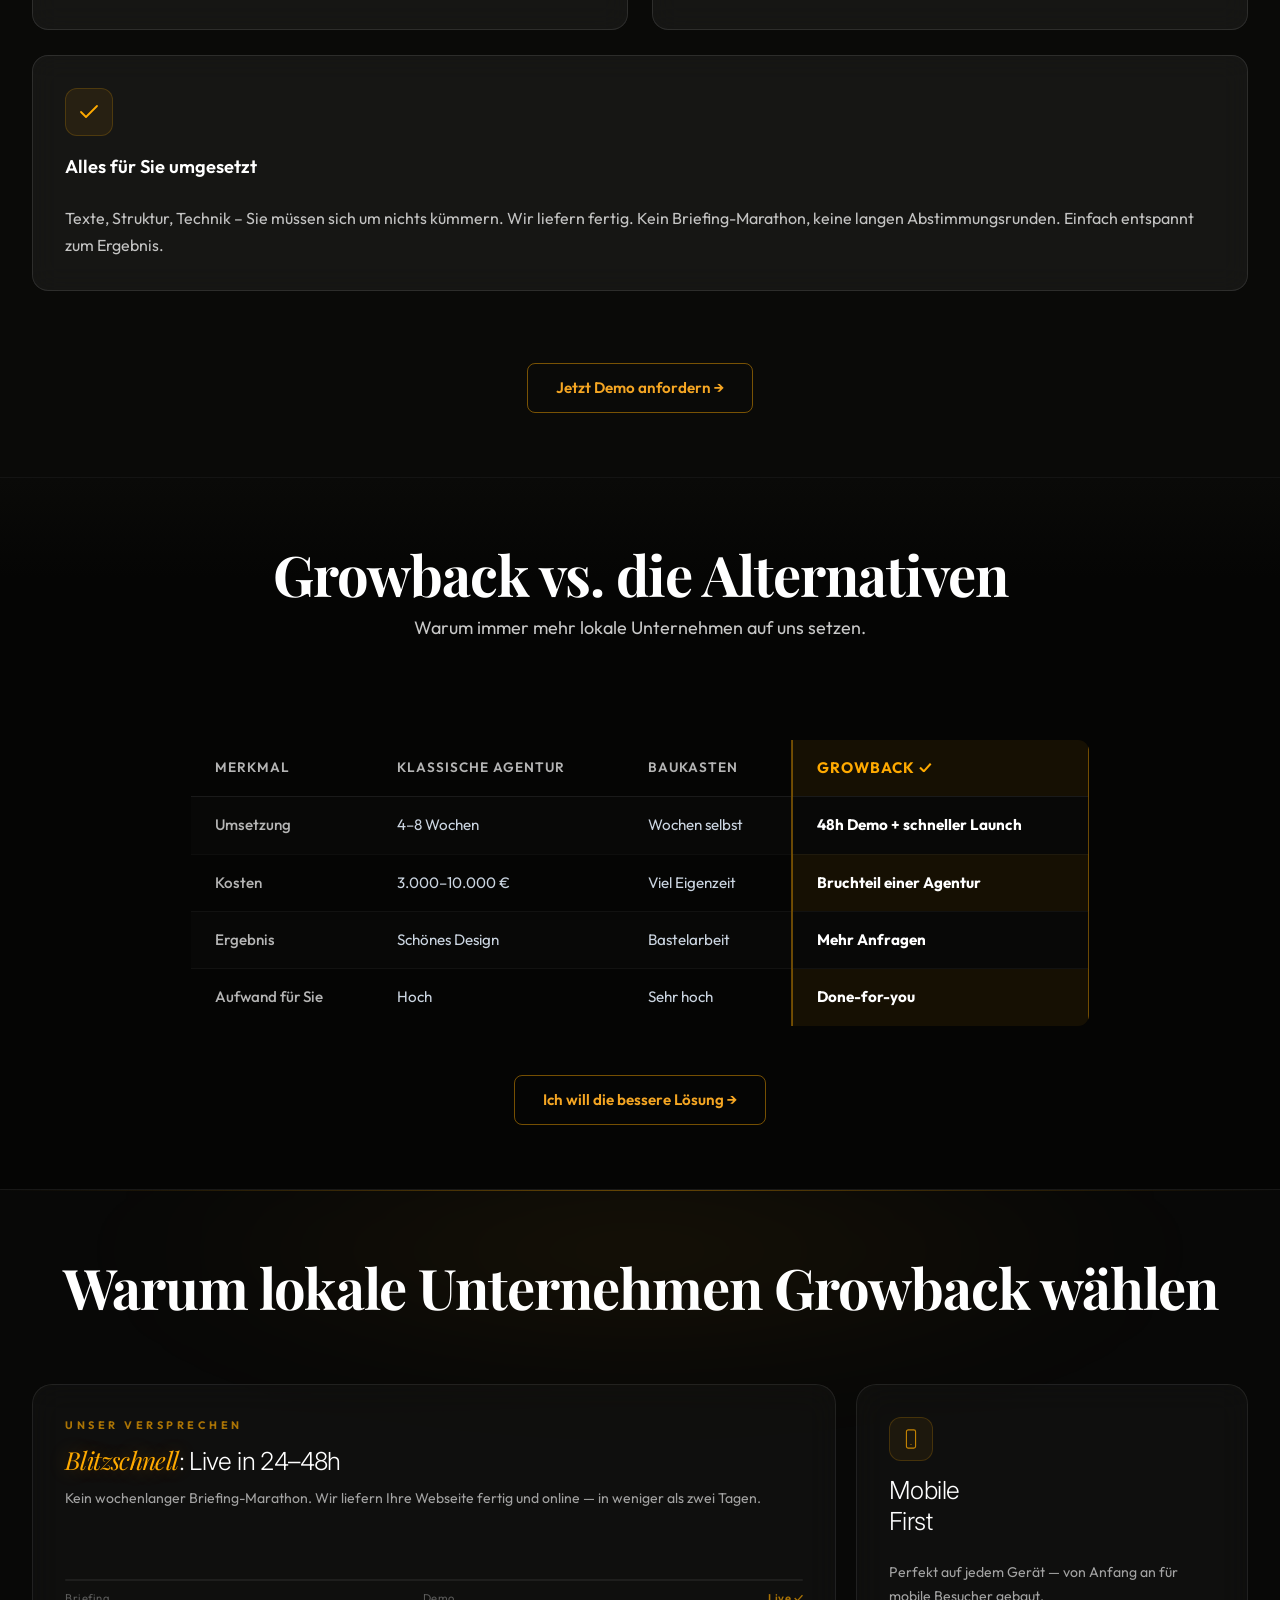
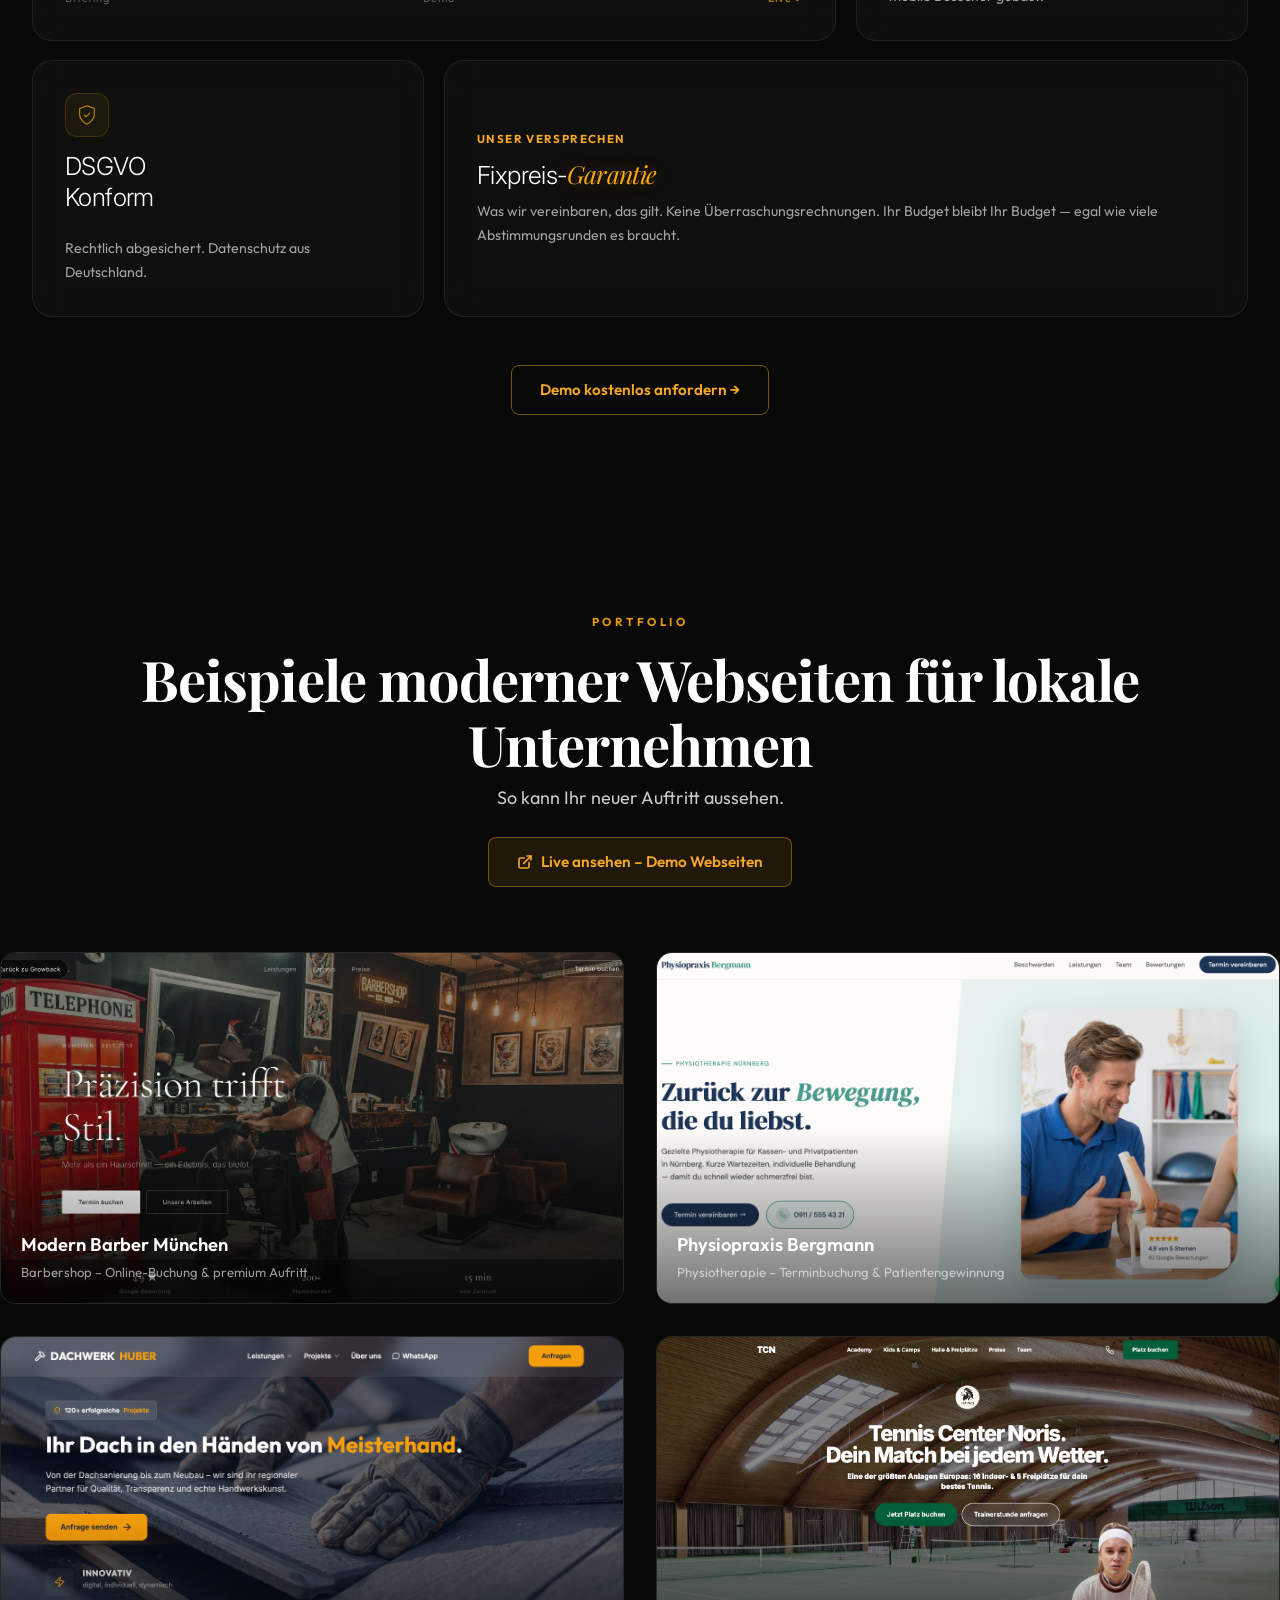
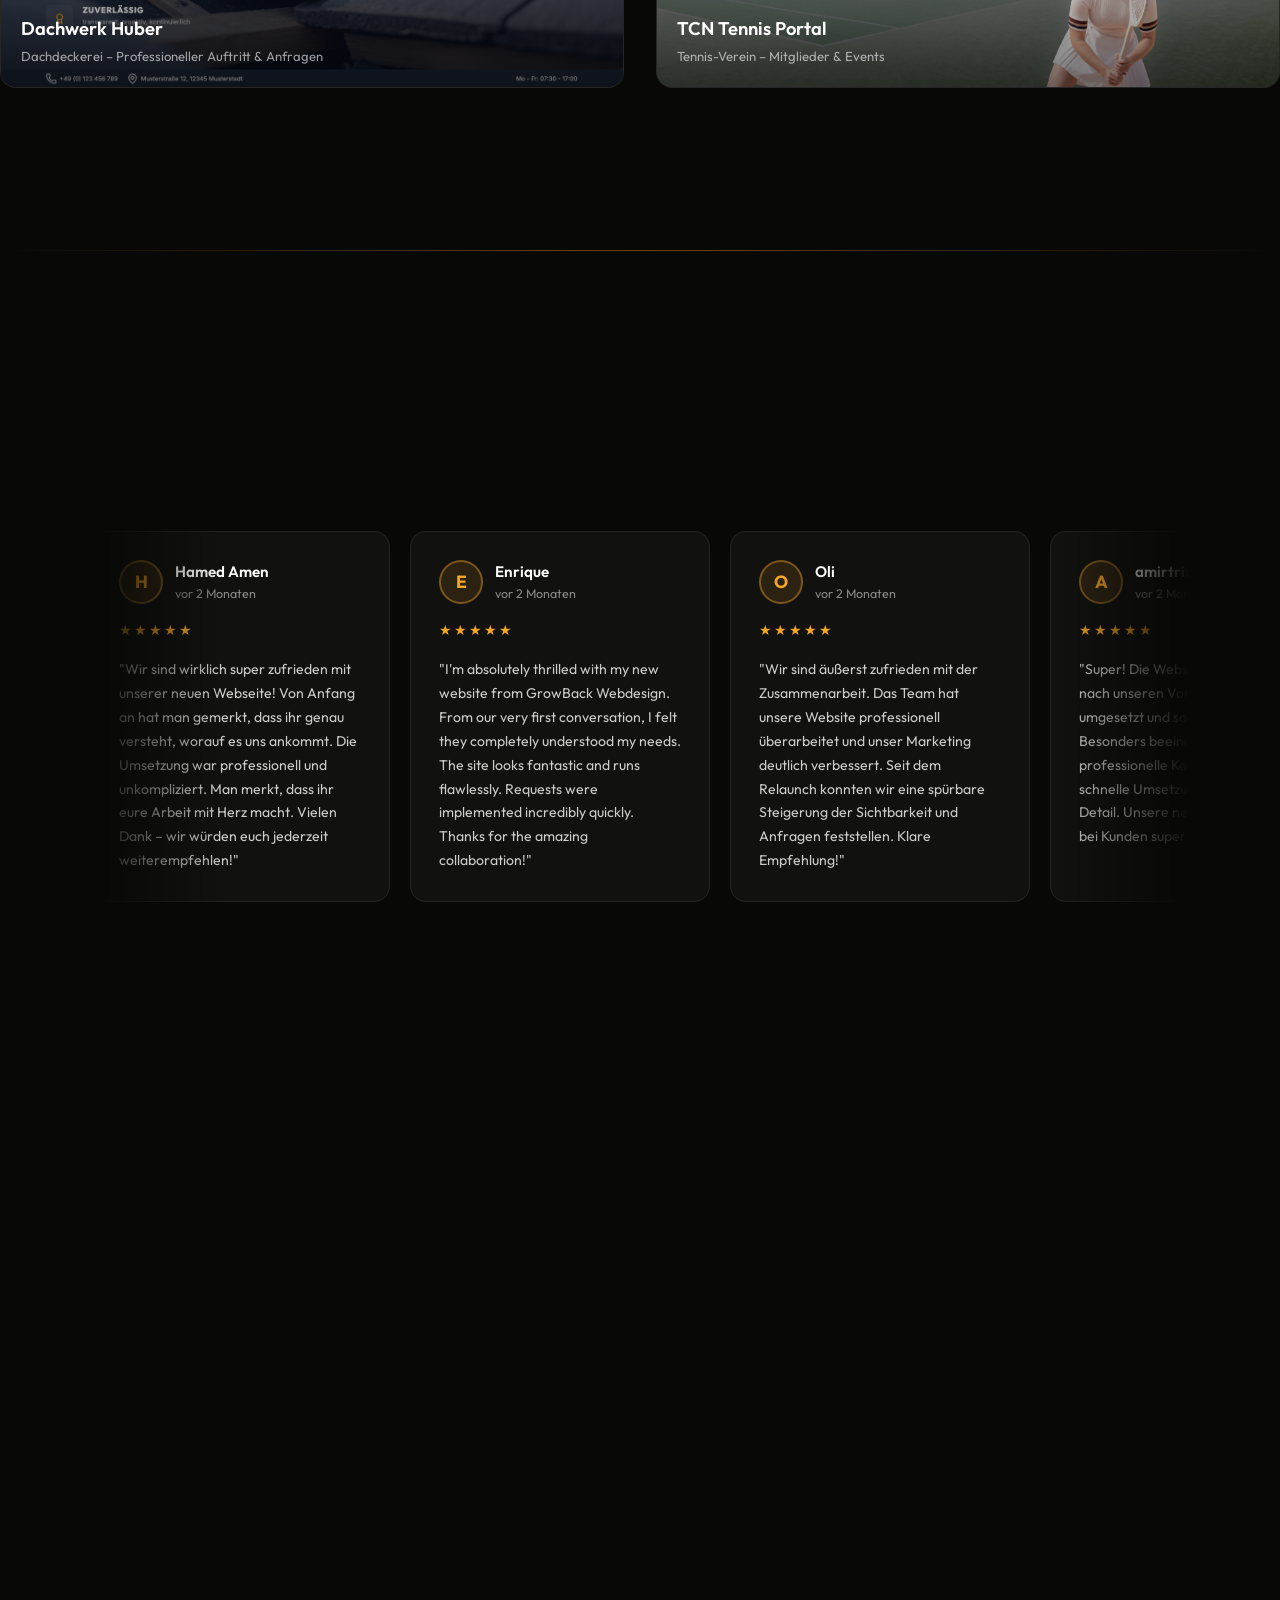
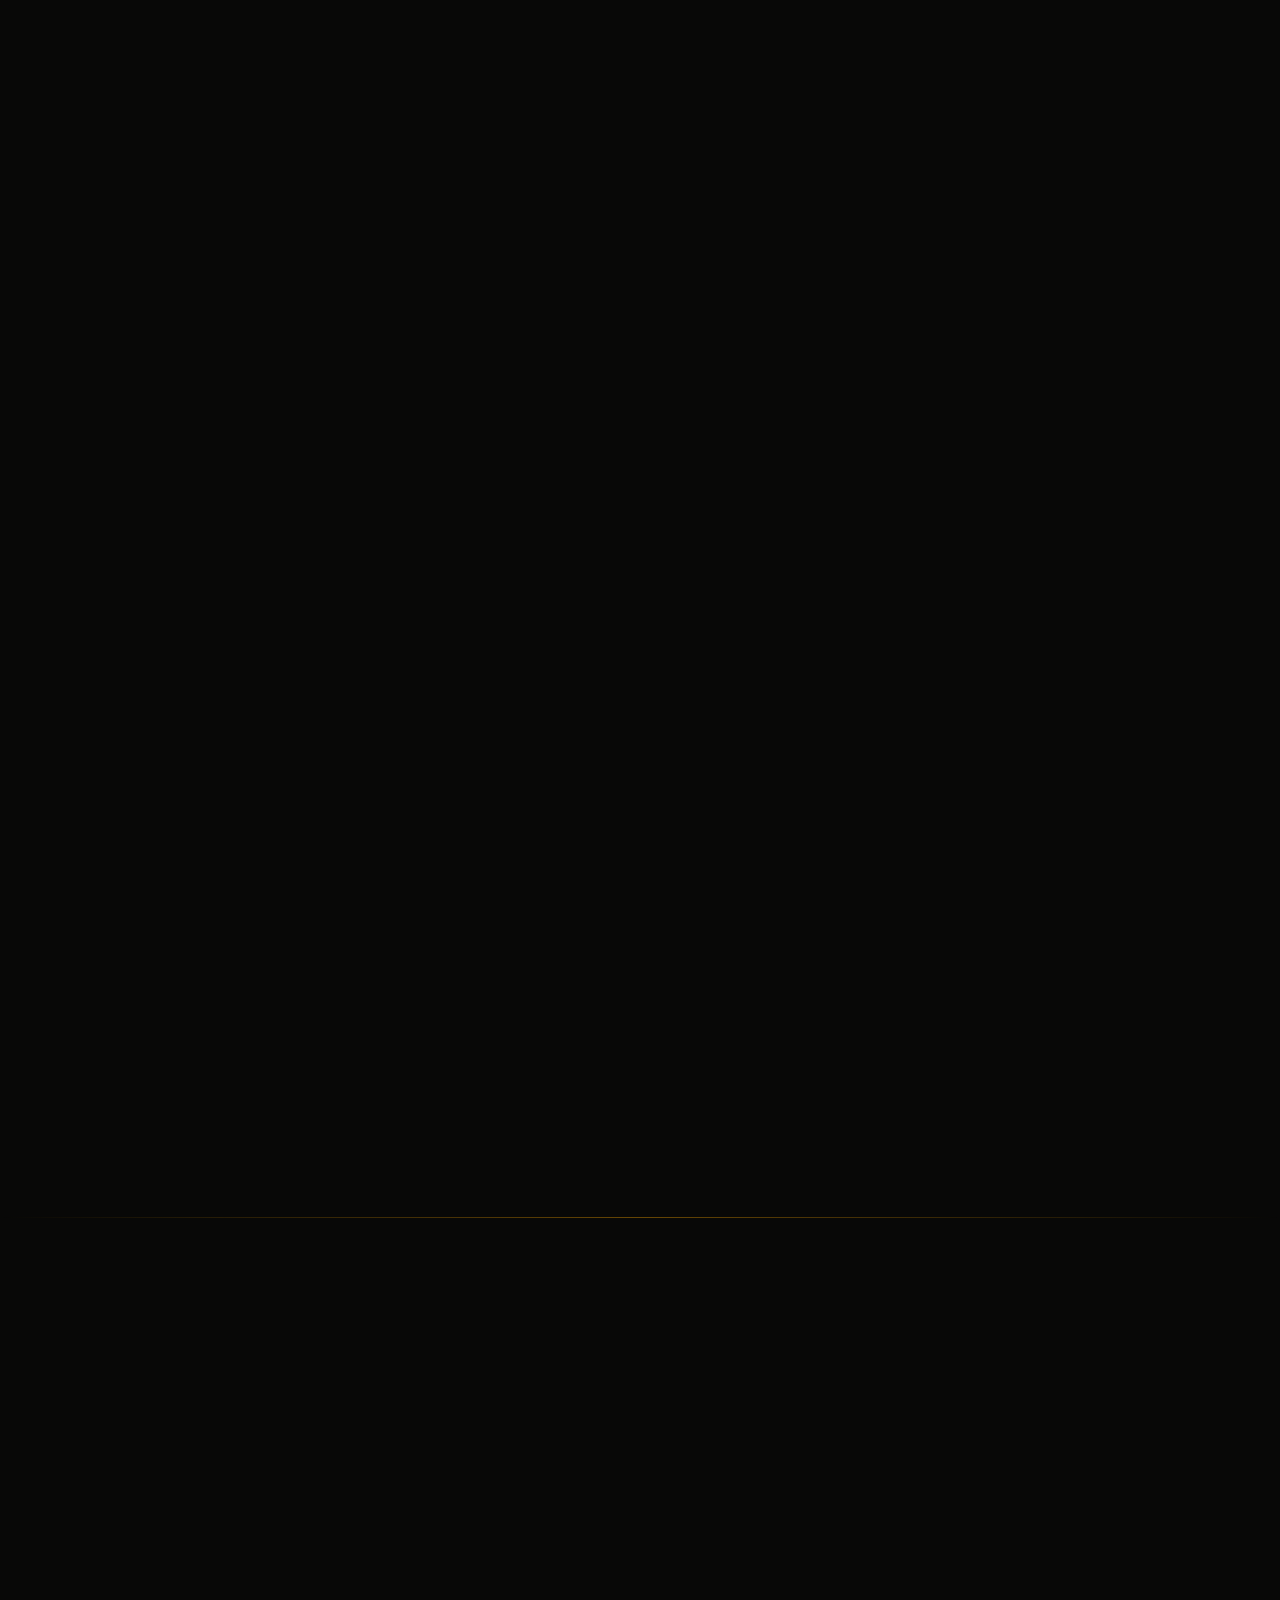
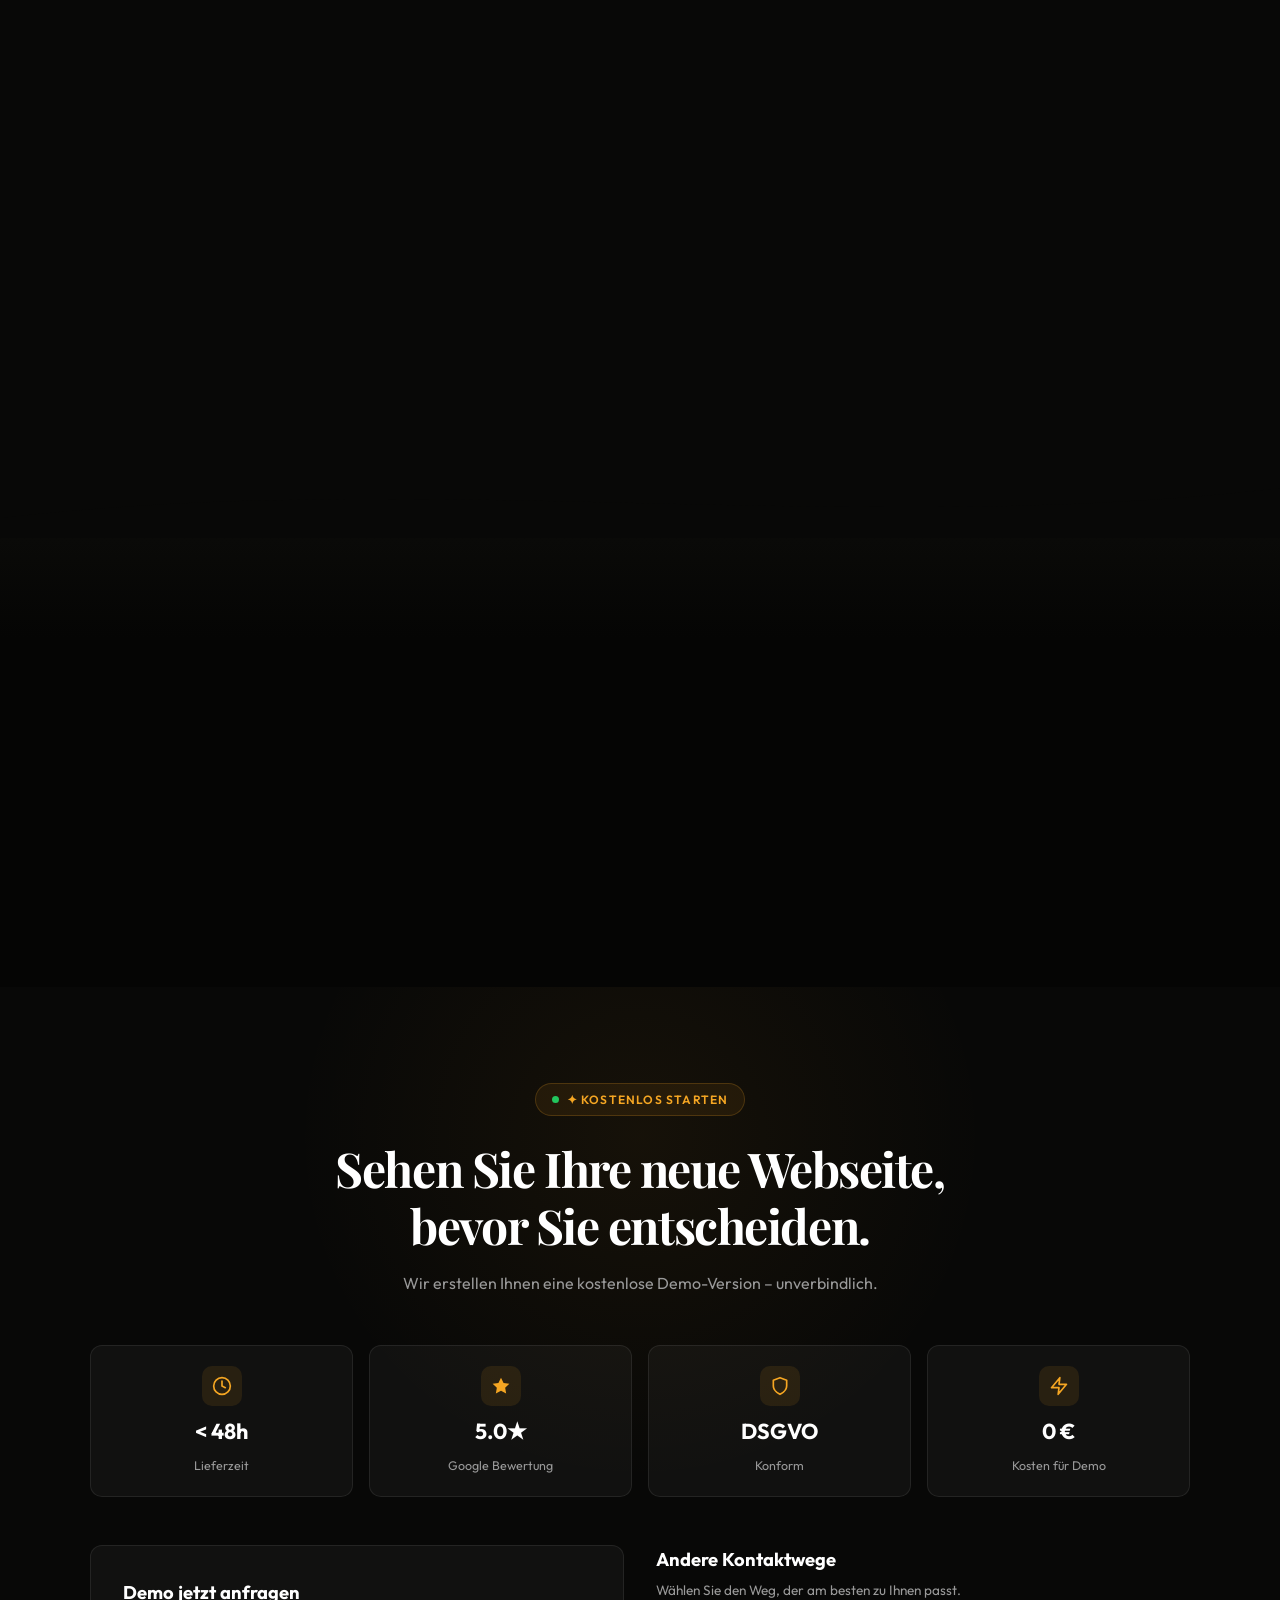
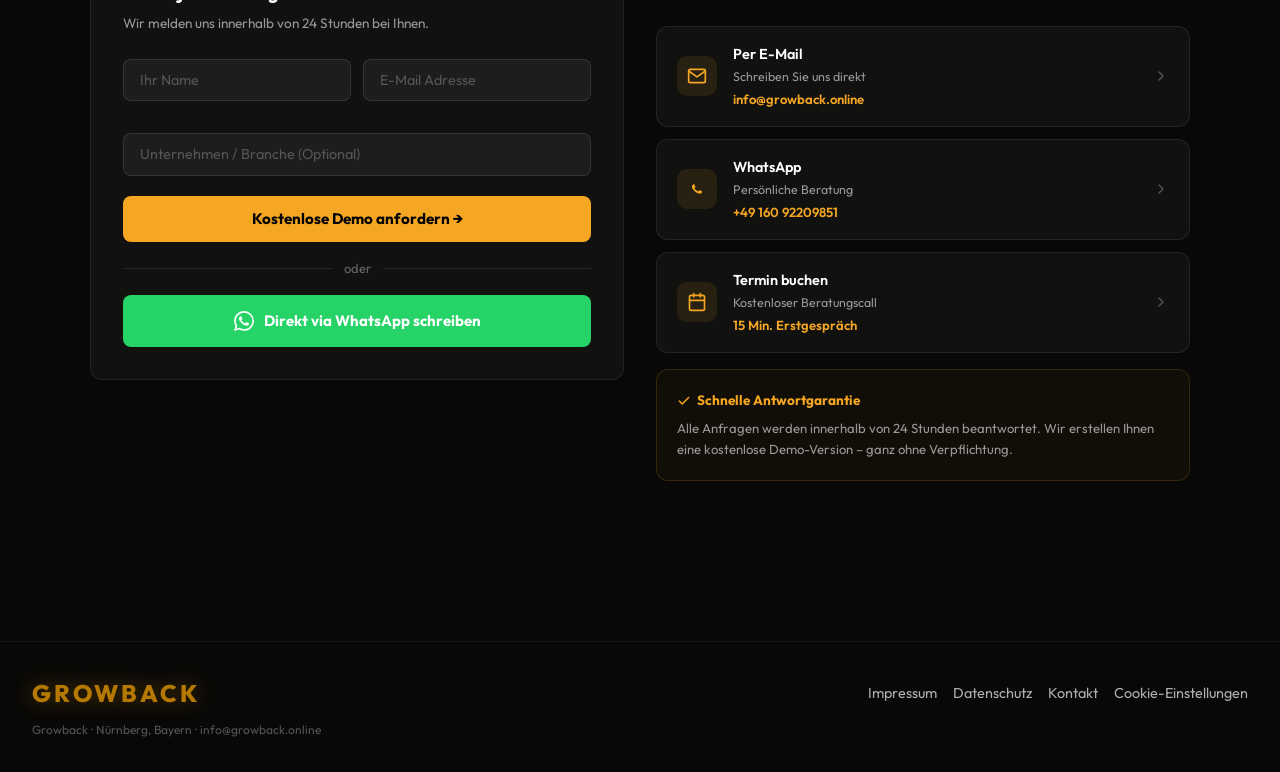
==== commit e5339f72: "Mobile fixes, pain icons, form cleanup, CTA buttons, WhatsApp FAB - Timeline glow bead: remove CSS t" ====
--- a/index.html
+++ b/index.html
@@ -648,30 +648,93 @@
                     <h2>Warum Ihre aktuelle Webseite Kunden kostet</h2>
                     <p>Die meisten Kunden informieren sich heute online – bevor sie anrufen. Wenn Ihre Webseite nicht überzeugt:</p>
                 </div>
-                <div class="liquid-glass-grid">
-                    <div class="lg-card reveal">
-                        <div class="pain-icon-svg" aria-hidden="true">
-                            <svg viewBox="0 0 24 24"><line x1="18" y1="6" x2="6" y2="18"/><line x1="6" y1="6" x2="18" y2="18"/></svg>
-                        </div>
-                        <h3>Kunden verlieren Vertrauen und gehen zur Konkurrenz</h3>
-                        <p>Wer online nicht überzeugt, verliert den potenziellen Kunden, bevor er überhaupt angerufen hat. Ein schlechter erster Eindruck ist in Sekunden gemacht.</p>
-                    </div>
-                    <div class="lg-card reveal delay-1">
-                        <div class="pain-icon-svg" aria-hidden="true">
-                            <svg viewBox="0 0 24 24"><line x1="18" y1="6" x2="6" y2="18"/><line x1="6" y1="6" x2="18" y2="18"/></svg>
-                        </div>
-                        <h3>Ihre Seite funktioniert nicht auf dem Smartphone</h3>
-                        <p>Über 80 % Ihrer Besucher kommen mobil. Eine veraltete oder schlecht skalierte Seite kostet täglich bares Geld.</p>
-                    </div>
-                    <div class="lg-card reveal delay-2">
-                        <div class="pain-icon-svg" aria-hidden="true">
-                            <svg viewBox="0 0 24 24"><line x1="18" y1="6" x2="6" y2="18"/><line x1="6" y1="6" x2="18" y2="18"/></svg>
-                        </div>
-                        <h3>Besucher kommen – aber niemand meldet sich</h3>
-                        <p>Ohne klaren Weg zur Anfrage verlassen sich Besucher nicht weiter – und Sie wissen nicht einmal, dass sie da waren.</p>
-                    </div>
-                </div>
-            </div>
+                <div class="pain-icon-grid">
+
+                    <!-- Card 1: Vertrauen -->
+                    <div class="pain-icon-item reveal">
+                        <div class="pain-card-icon" aria-hidden="true">
+                            <svg class="pain-svg" viewBox="0 0 80 80" fill="none" xmlns="http://www.w3.org/2000/svg">
+                                <!-- Person -->
+                                <circle cx="28" cy="22" r="9" stroke="rgba(255,170,0,0.9)" stroke-width="2.5"/>
+                                <path d="M10 58c0-10 8-18 18-18s18 8 18 18" stroke="rgba(255,170,0,0.9)" stroke-width="2.5" stroke-linecap="round"/>
+                                <!-- Walking away arrow -->
+                                <g class="pain-walk-arrow">
+                                    <line x1="56" y1="40" x2="72" y2="40" stroke="#ff5555" stroke-width="2.5" stroke-linecap="round"/>
+                                    <polyline points="65,33 72,40 65,47" stroke="#ff5555" stroke-width="2.5" stroke-linecap="round" stroke-linejoin="round"/>
+                                </g>
+                                <!-- Door frame -->
+                                <rect x="52" y="28" width="20" height="32" rx="2" stroke="rgba(255,255,255,0.2)" stroke-width="1.5"/>
+                                <!-- Warning badge -->
+                                <circle cx="64" cy="22" r="8" fill="rgba(255,85,85,0.15)" stroke="#ff5555" stroke-width="1.5"/>
+                                <text x="64" y="27" text-anchor="middle" font-size="10" fill="#ff5555" font-weight="700">!</text>
+                            </svg>
+                        </div>
+                        <div class="pain-icon-text">
+                            <h3>Kunden verlieren Vertrauen und gehen zur Konkurrenz</h3>
+                            <p>Wer online nicht überzeugt, verliert den potenziellen Kunden, bevor er überhaupt angerufen hat.</p>
+                        </div>
+                    </div>
+
+                    <!-- Card 2: Smartphone -->
+                    <div class="pain-icon-item reveal delay-1">
+                        <div class="pain-card-icon" aria-hidden="true">
+                            <svg class="pain-svg" viewBox="0 0 80 80" fill="none" xmlns="http://www.w3.org/2000/svg">
+                                <!-- Phone body -->
+                                <rect x="22" y="10" width="36" height="60" rx="6" stroke="rgba(255,170,0,0.9)" stroke-width="2.5"/>
+                                <line x1="22" y1="20" x2="58" y2="20" stroke="rgba(255,170,0,0.5)" stroke-width="1.5"/>
+                                <line x1="22" y1="60" x2="58" y2="60" stroke="rgba(255,170,0,0.5)" stroke-width="1.5"/>
+                                <circle cx="40" cy="66" r="2.5" fill="rgba(255,170,0,0.5)"/>
+                                <!-- Glitch lines on screen -->
+                                <g class="pain-glitch">
+                                    <line x1="28" y1="33" x2="52" y2="33" stroke="#ff5555" stroke-width="2" stroke-linecap="round"/>
+                                    <line x1="28" y1="40" x2="45" y2="40" stroke="rgba(255,85,85,0.5)" stroke-width="2" stroke-linecap="round"/>
+                                    <line x1="28" y1="47" x2="50" y2="47" stroke="rgba(255,85,85,0.3)" stroke-width="2" stroke-linecap="round"/>
+                                </g>
+                                <!-- X icon on screen -->
+                                <g class="pain-x-icon">
+                                    <line x1="33" y1="27" x2="47" y2="41" stroke="#ff5555" stroke-width="2.5" stroke-linecap="round"/>
+                                    <line x1="47" y1="27" x2="33" y2="41" stroke="#ff5555" stroke-width="2.5" stroke-linecap="round"/>
+                                </g>
+                            </svg>
+                        </div>
+                        <div class="pain-icon-text">
+                            <h3>Ihre Seite funktioniert nicht auf dem Smartphone</h3>
+                            <p>Über 80 % Ihrer Besucher kommen mobil. Eine veraltete oder schlecht skalierte Seite kostet täglich bares Geld.</p>
+                        </div>
+                    </div>
+
+                    <!-- Card 3: Keine Anfragen -->
+                    <div class="pain-icon-item reveal delay-2">
+                        <div class="pain-card-icon" aria-hidden="true">
+                            <svg class="pain-svg" viewBox="0 0 80 80" fill="none" xmlns="http://www.w3.org/2000/svg">
+                                <!-- Chat bubble 1 (fading) -->
+                                <g class="pain-bubble-1">
+                                    <rect x="10" y="18" width="38" height="24" rx="8" stroke="rgba(255,170,0,0.9)" stroke-width="2.5"/>
+                                    <path d="M18 42 L14 50" stroke="rgba(255,170,0,0.9)" stroke-width="2.5" stroke-linecap="round"/>
+                                    <line x1="18" y1="28" x2="40" y2="28" stroke="rgba(255,170,0,0.5)" stroke-width="2" stroke-linecap="round"/>
+                                    <line x1="18" y1="34" x2="34" y2="34" stroke="rgba(255,170,0,0.3)" stroke-width="2" stroke-linecap="round"/>
+                                </g>
+                                <!-- Chat bubble 2 (disappearing) -->
+                                <g class="pain-bubble-2">
+                                    <rect x="34" y="40" width="34" height="22" rx="7" stroke="rgba(255,85,85,0.7)" stroke-width="2" stroke-dasharray="4 3"/>
+                                    <line x1="42" y1="49" x2="60" y2="49" stroke="rgba(255,85,85,0.4)" stroke-width="1.5" stroke-linecap="round"/>
+                                    <line x1="42" y1="55" x2="54" y2="55" stroke="rgba(255,85,85,0.25)" stroke-width="1.5" stroke-linecap="round"/>
+                                </g>
+                                <!-- Question mark -->
+                                <text x="51" y="57" text-anchor="middle" font-size="11" fill="rgba(255,85,85,0.7)" font-weight="700">?</text>
+                            </svg>
+                        </div>
+                        <div class="pain-icon-text">
+                            <h3>Besucher kommen – aber niemand meldet sich</h3>
+                            <p>Ohne klaren Weg zur Anfrage verlassen Besucher die Seite wieder – und Sie wissen nicht einmal, dass sie da waren.</p>
+                        </div>
+                    </div>
+
+                </div>
+            </div>
+            <div class="section-cta reveal">
+                    <a class="section-cta-btn" onclick="document.getElementById('contact').scrollIntoView({behavior:'smooth'})" href="#">Kostenlose Demo anfragen →</a>
+                </div>
         </section>
 
         <!-- DEMO MECHANISM -->
@@ -756,6 +819,9 @@
                     </div>
                 </div>
             </div>
+            <div class="section-cta reveal">
+                    <a class="section-cta-btn" onclick="document.getElementById('contact').scrollIntoView({behavior:'smooth'})" href="#">Jetzt Demo anfordern →</a>
+                </div>
         </section>
 
         <!-- COMPARISON TABLE -->
@@ -802,6 +868,10 @@
                             </tr>
                         </tbody>
                     </table>
+                    <span class="comparison-mobile-note">Vollständiger Vergleich mit klassischen Agenturen & Baukästen auf dem Desktop sichtbar.</span>
+                </div>
+                <div class="section-cta reveal">
+                    <a class="section-cta-btn" onclick="document.getElementById('contact').scrollIntoView({behavior:'smooth'})" href="#">Ich will die bessere Lösung →</a>
                 </div>
             </div>
         </section>
@@ -868,6 +938,9 @@
 
                 </div>
             </div>
+            <div class="section-cta reveal">
+                    <a class="section-cta-btn" onclick="document.getElementById('contact').scrollIntoView({behavior:'smooth'})" href="#">Demo kostenlos anfordern →</a>
+                </div>
         </section>
 
         <div style="height:70px;background:#080807;overflow:hidden;line-height:0;">
@@ -938,6 +1011,9 @@
                     <div class="haus-portfolio-overlay"><span class="view-project-btn">Ansehen</span></div>
                 </a>
             </div>
+            <div class="section-cta reveal">
+                    <a class="section-cta-btn" onclick="document.getElementById('contact').scrollIntoView({behavior:'smooth'})" href="#">So eine Seite für mein Unternehmen →</a>
+                </div>
         </section>
 
         <div style="position:relative;height:1px;background:linear-gradient(to right,transparent 0%,rgba(255,170,0,0.22) 30%,rgba(255,170,0,0.38) 50%,rgba(255,170,0,0.22) 70%,transparent 100%);"></div>
@@ -1105,6 +1181,11 @@
             </div>
         </section>
 
+        <!-- CTA after Reviews -->
+        <div class="section-cta reveal" style="padding-bottom:2rem;">
+            <a class="section-cta-btn" onclick="document.getElementById('contact').scrollIntoView({behavior:'smooth'})" href="#">Auch so eine Webseite? Demo anfragen →</a>
+        </div>
+
         <!-- NÜRNBERG KARTE -->
         <section id="local" style="background:#080807;padding:4rem 1.5rem;">
             <div style="max-width:900px;margin:0 auto;">
@@ -1169,6 +1250,11 @@
 
                 </div>
             </div>
+        </section>
+
+            <div class="section-cta reveal">
+                    <a class="section-cta-btn" onclick="document.getElementById('contact').scrollIntoView({behavior:'smooth'})" href="#">Persönlich anfragen →</a>
+                </div>
         </section>
 
         <div style="position:relative;height:1px;background:linear-gradient(to right,transparent 0%,rgba(255,170,0,0.22) 30%,rgba(255,170,0,0.38) 50%,rgba(255,170,0,0.22) 70%,transparent 100%);"></div>
@@ -1343,9 +1429,6 @@
                             <div class="form-field full">
                                 <input class="ct-input" id="ct-company" name="unternehmen" type="text" placeholder="Unternehmen / Branche (Optional)" autocomplete="organization">
                             </div>
-                            <div class="form-field full" style="margin-bottom:0.75rem;">
-                                <textarea class="ct-textarea" id="ct-message" name="nachricht" placeholder="Was können wir für Sie tun?" rows="5"></textarea>
-                            </div>
                             <button type="submit" class="ct-submit">Kostenlose Demo anfordern →</button>
                         </form>
                         <div class="contact-divider">
@@ -1437,16 +1520,13 @@
           var name = (form.querySelector('[name="name"]') || {}).value || '';
           var email = (form.querySelector('[name="email"]') || {}).value || '';
           var unternehmen = (form.querySelector('[name="unternehmen"]') || {}).value || '';
-          var nachricht = (form.querySelector('[name="nachricht"]') || {}).value || '';
           name = name.trim();
           email = email.trim();
-          nachricht = nachricht.trim();
           form.querySelectorAll('.field-error').forEach(function(el) { el.remove(); });
-          form.querySelectorAll('input, textarea').forEach(function(el) { el.style.borderColor = ''; });
+          form.querySelectorAll('input').forEach(function(el) { el.style.borderColor = ''; });
           var valid = true;
           if (!name) { showFieldError(form, 'name', 'Bitte geben Sie Ihren Namen ein.'); valid = false; }
           if (!email || !/\S+@\S+\.\S+/.test(email)) { showFieldError(form, 'email', 'Bitte eine gültige E-Mail eingeben.'); valid = false; }
-          if (!nachricht) { showFieldError(form, 'nachricht', 'Bitte schreiben Sie eine kurze Nachricht.'); valid = false; }
           if (!valid) return;
           btn.disabled = true;
           btn.innerHTML = 'Wird gesendet...';
@@ -1507,6 +1587,17 @@
         </div>
     </footer>
 
+    <!-- Sticky WhatsApp Button -->
+    <a href="https://wa.me/4916092209851" target="_blank" rel="noopener noreferrer"
+       aria-label="WhatsApp kontaktieren"
+       style="position:fixed;bottom:1.5rem;left:1.5rem;z-index:9999;width:52px;height:52px;border-radius:50%;background:#25D366;display:flex;align-items:center;justify-content:center;box-shadow:0 4px 16px rgba(37,211,102,0.4);transition:transform 0.2s ease,box-shadow 0.2s ease;"
+       onmouseover="this.style.transform='scale(1.1)';this.style.boxShadow='0 6px 24px rgba(37,211,102,0.55)'"
+       onmouseout="this.style.transform='scale(1)';this.style.boxShadow='0 4px 16px rgba(37,211,102,0.4)'">
+        <svg width="28" height="28" viewBox="0 0 24 24" fill="white">
+            <path d="M17.472 14.382c-.297-.149-1.758-.867-2.03-.967-.273-.099-.471-.148-.67.15-.197.297-.767.966-.94 1.164-.173.199-.347.223-.644.075-.297-.15-1.255-.463-2.39-1.475-.883-.788-1.48-1.761-1.653-2.059-.173-.297-.018-.458.13-.606.134-.133.298-.347.446-.52.149-.174.198-.298.298-.497.099-.198.05-.371-.025-.52-.075-.149-.669-1.612-.916-2.207-.242-.579-.487-.5-.669-.51-.173-.008-.371-.01-.57-.01-.198 0-.52.074-.792.372-.272.297-1.04 1.016-1.04 2.479 0 1.462 1.065 2.875 1.213 3.074.149.198 2.096 3.2 5.077 4.487.709.306 1.262.489 1.694.625.712.227 1.36.195 1.871.118.571-.085 1.758-.719 2.006-1.413.248-.694.248-1.289.173-1.413-.074-.124-.272-.198-.57-.347m-5.421 7.403h-.004a9.87 9.87 0 01-5.031-1.378l-.361-.214-3.741.982.998-3.648-.235-.374a9.86 9.86 0 01-1.51-5.26c.001-5.45 4.436-9.884 9.888-9.884 2.64 0 5.122 1.03 6.988 2.898a9.825 9.825 0 012.893 6.994c-.003 5.45-4.437 9.884-9.885 9.884m8.413-18.297A11.815 11.815 0 0012.05 0C5.495 0 .16 5.335.157 11.892c0 2.096.547 4.142 1.588 5.945L.057 24l6.305-1.654a11.882 11.882 0 005.683 1.448h.005c6.554 0 11.89-5.335 11.893-11.893a11.821 11.821 0 00-3.48-8.413z"/>
+        </svg>
+    </a>
+
     <script src="js/main.js"></script>
 
     <script defer src="/_vercel/insights/script.js"></script>
--- a/css/style.css
+++ b/css/style.css
@@ -2428,7 +2428,7 @@
     filter: blur(3px);
     z-index: 0;
     pointer-events: none;
-    transition: top 0.08s linear;
+    /* no transition — position updated live via rAF in JS */
   }
 
   /* Keep node-circle above the line */
@@ -2570,6 +2570,163 @@
     font-size: 16px;
     padding: 18px 0;
   }
+}
+
+/* ── Section CTA Button ── */
+.section-cta {
+  text-align: center;
+  margin-top: 3rem;
+}
+
+.section-cta-btn {
+  display: inline-flex;
+  align-items: center;
+  gap: 8px;
+  background: transparent;
+  border: 1px solid rgba(255,170,0,0.45);
+  border-radius: 8px;
+  padding: 0.75rem 1.75rem;
+  font-family: 'Outfit', sans-serif;
+  font-size: 0.95rem;
+  font-weight: 600;
+  color: #F5A623;
+  cursor: pointer;
+  text-decoration: none;
+  transition: background 0.2s, border-color 0.2s, transform 0.15s;
+}
+
+.section-cta-btn:hover {
+  background: rgba(255,170,0,0.08);
+  border-color: #F5A623;
+  transform: translateY(-2px);
+}
+
+/* ── FOOTER — Mobile ── */
+@media (max-width: 640px) {
+  .footer-content {
+    flex-direction: column;
+    align-items: flex-start;
+    gap: 1.25rem;
+  }
+
+  .footer-links {
+    display: grid;
+    grid-template-columns: 1fr 1fr;
+    gap: 0.6rem 1.5rem;
+  }
+
+  .footer-links a {
+    font-size: 0.875rem;
+  }
+}
+
+/* ── COMPARISON TABLE — Mobile: Agentur vs. Growback only ── */
+@media (max-width: 640px) {
+  /* Hide: Merkmal (col 1) + Baukasten (col 3) */
+  .comparison-table th:nth-child(1),
+  .comparison-table td:nth-child(1),
+  .comparison-table th:nth-child(3),
+  .comparison-table td:nth-child(3) {
+    display: none;
+  }
+
+  /* Klassische Agentur — 50% */
+  .comparison-table th:nth-child(2),
+  .comparison-table td:nth-child(2) {
+    width: 50%;
+  }
+
+  /* Growback — 50%, keep gold left border */
+  .comparison-table td.col-growback,
+  .comparison-table th.col-growback {
+    width: 50%;
+    border-right: none;
+  }
+
+  .comparison-mobile-note {
+    display: block;
+  }
+}
+
+/* Hidden on desktop, shown on mobile */
+.comparison-mobile-note {
+  display: none;
+  text-align: center;
+  margin-top: 1rem;
+  font-family: 'Outfit', sans-serif;
+  font-size: 0.78rem;
+  color: rgba(255,255,255,0.35);
+}
+
+/* =====================================================
+   PAIN CARDS — Horizontal Icon + Text Layout
+   ===================================================== */
+
+/* ── Pain Icon Grid — 3 cols, icon top, text below, no cards ── */
+.pain-icon-grid {
+  display: grid;
+  grid-template-columns: repeat(3, 1fr);
+  gap: 3rem 2rem;
+  max-width: 960px;
+  margin: 0 auto;
+}
+
+.pain-icon-item {
+  display: flex;
+  flex-direction: column;
+  align-items: center;
+  text-align: center;
+  gap: 1.5rem;
+}
+
+.pain-card-icon {
+  width: 120px;
+  height: 120px;
+  display: flex;
+  align-items: center;
+  justify-content: center;
+  position: relative;
+}
+
+.pain-card-icon::before {
+  content: '';
+  position: absolute;
+  inset: -10px;
+  border-radius: 50%;
+  background: radial-gradient(circle, rgba(255,170,0,0.08) 0%, transparent 70%);
+  pointer-events: none;
+}
+
+.pain-svg {
+  width: 96px;
+  height: 96px;
+  position: relative;
+  z-index: 1;
+}
+
+.pain-icon-text h3 {
+  font-family: 'Outfit', sans-serif;
+  font-size: 1.05rem;
+  font-weight: 600;
+  color: #fff;
+  margin-bottom: 0.5rem;
+  line-height: 1.4;
+}
+
+.pain-icon-text p {
+  color: rgba(255,255,255,0.58);
+  font-size: 0.9rem;
+  line-height: 1.7;
+  margin: 0;
+  max-width: 24ch;
+}
+
+@media (max-width: 640px) {
+  .pain-icon-grid {
+    grid-template-columns: 1fr;
+    gap: 2.5rem;
+  }
+  .pain-icon-text p { max-width: none; }
 }
 
 /* =====================================================
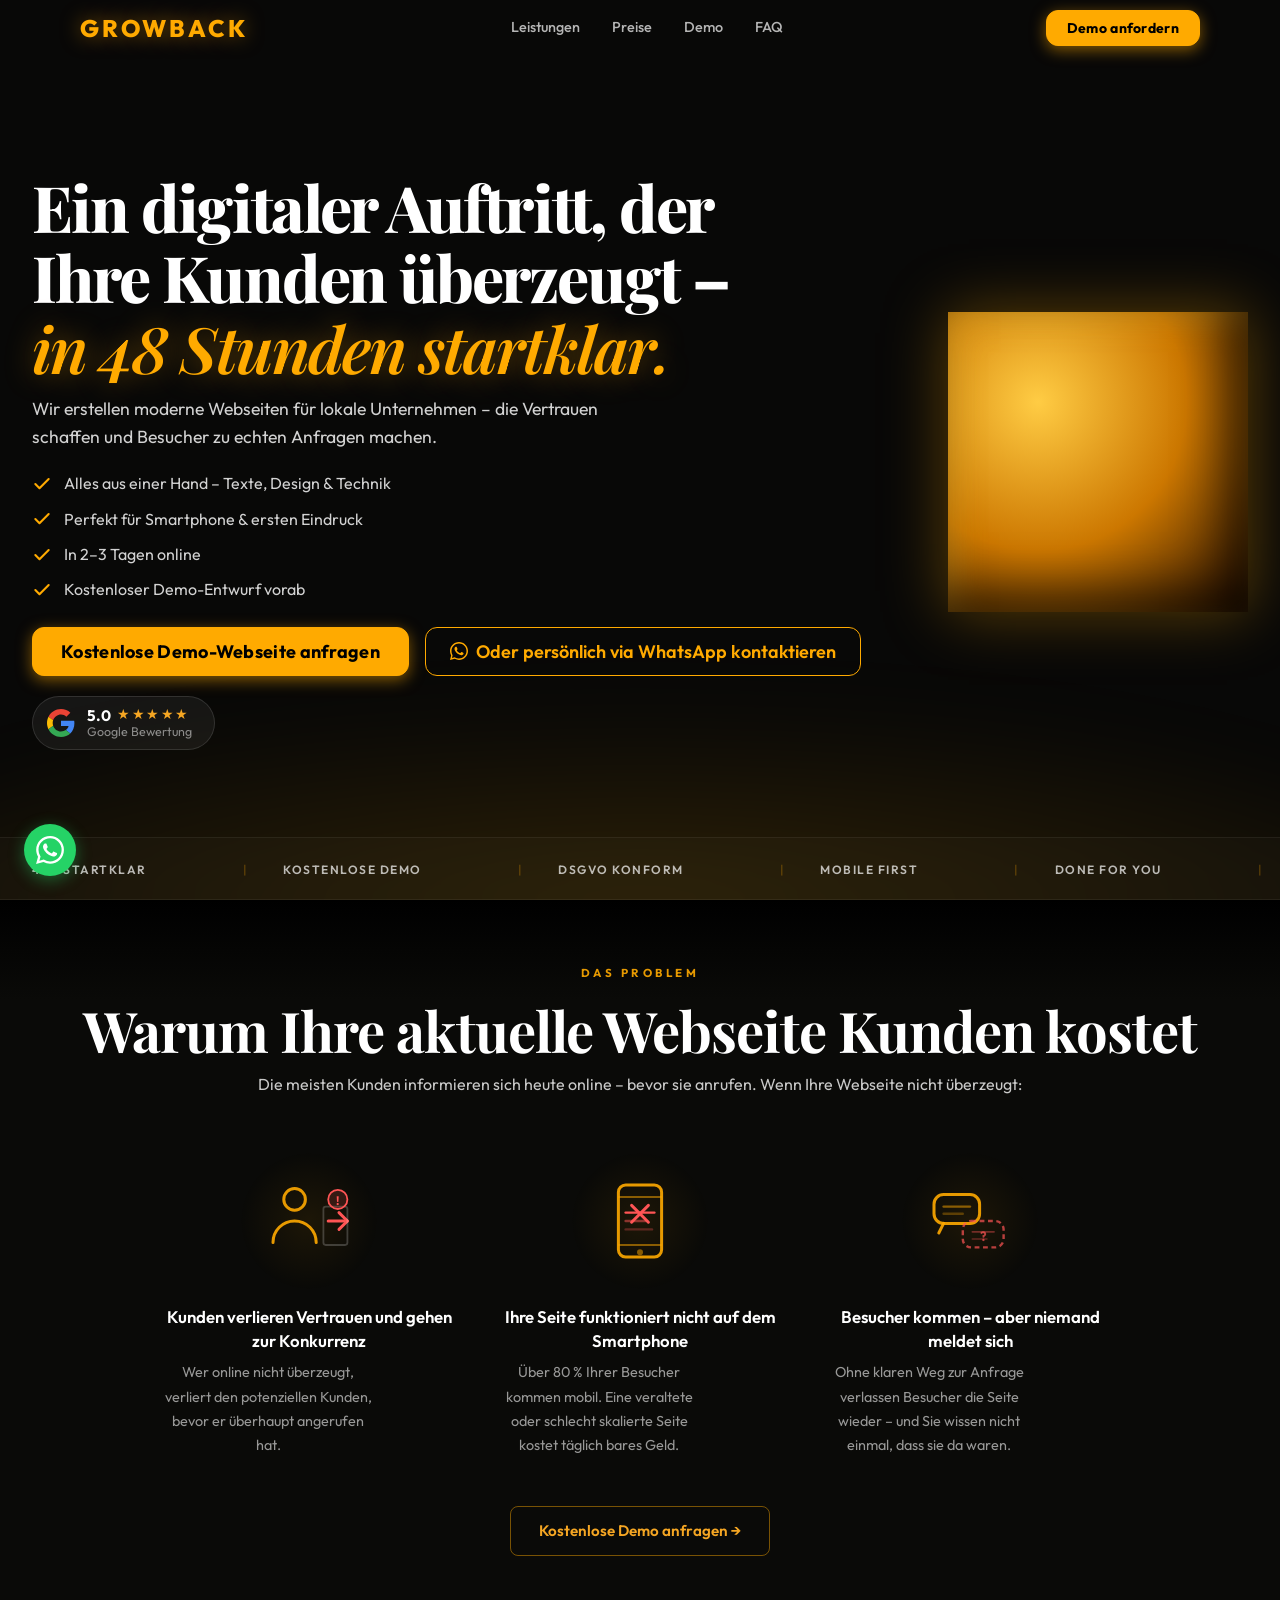
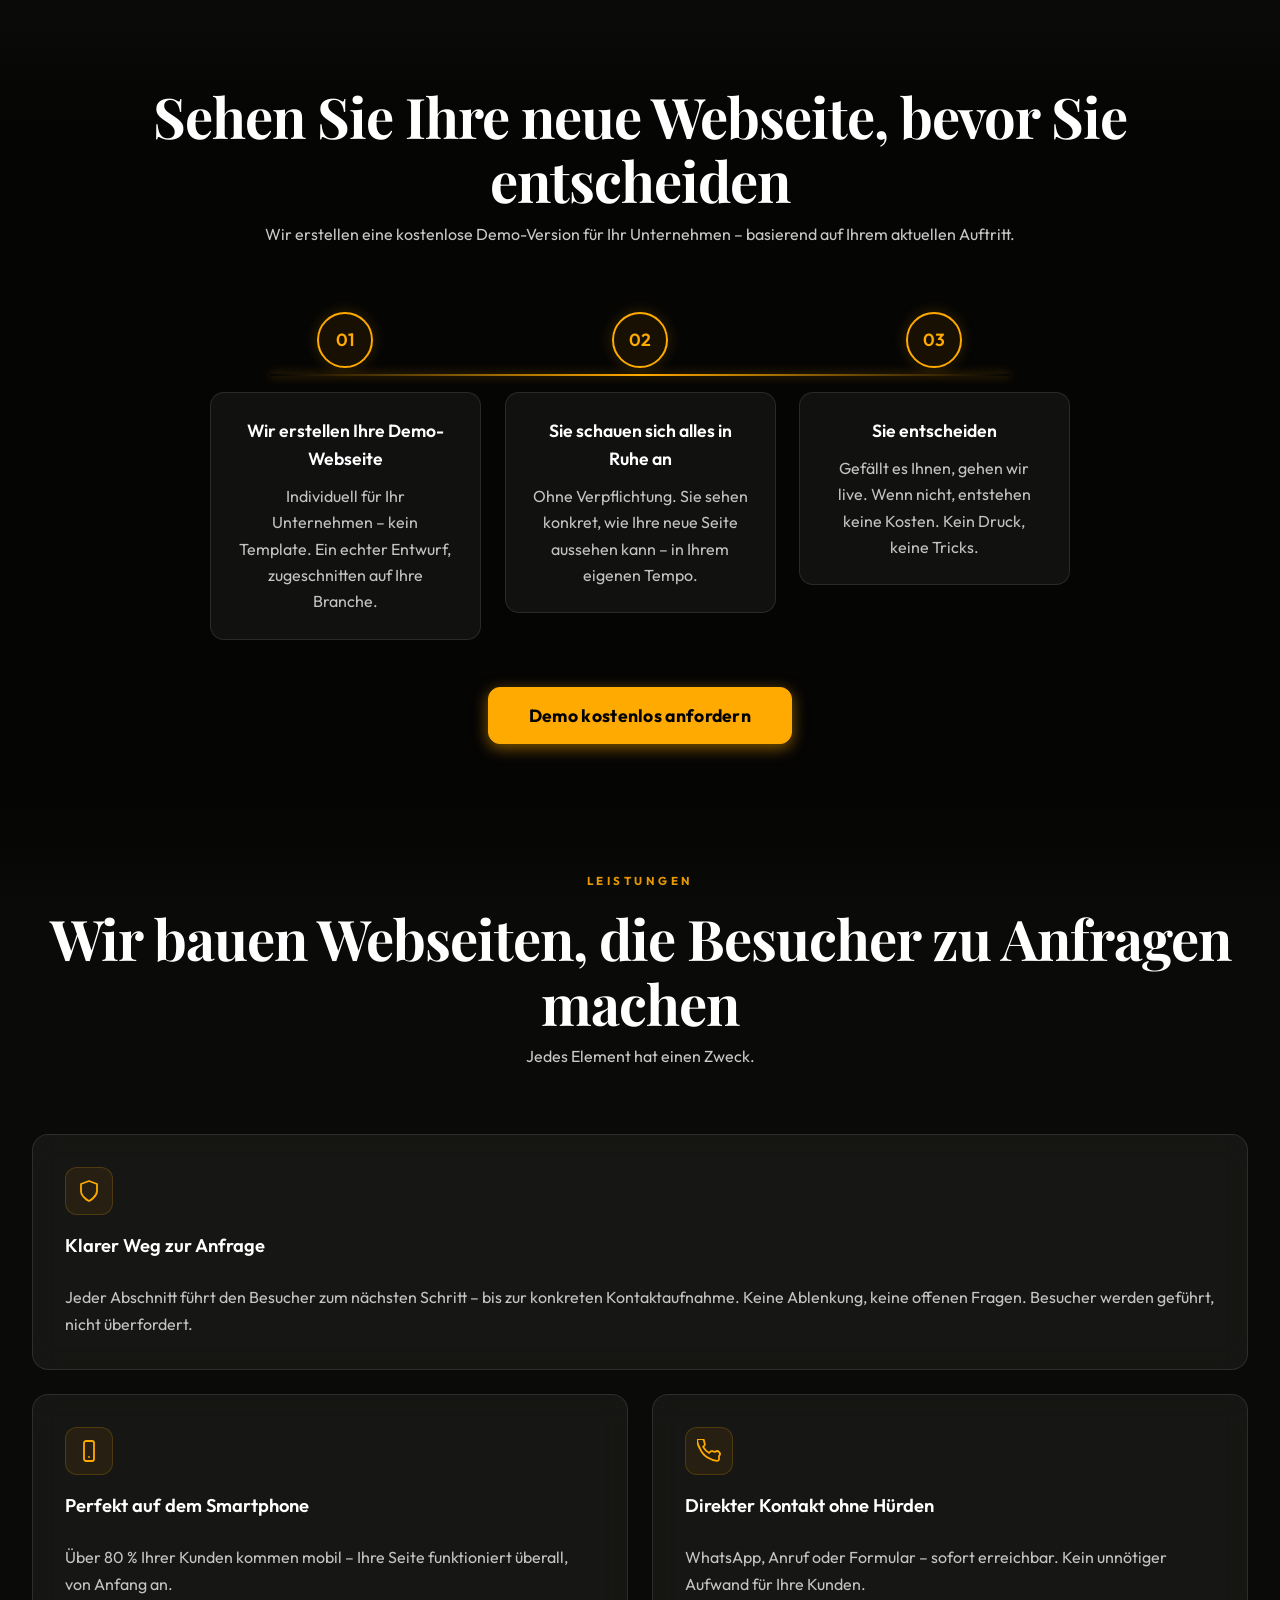
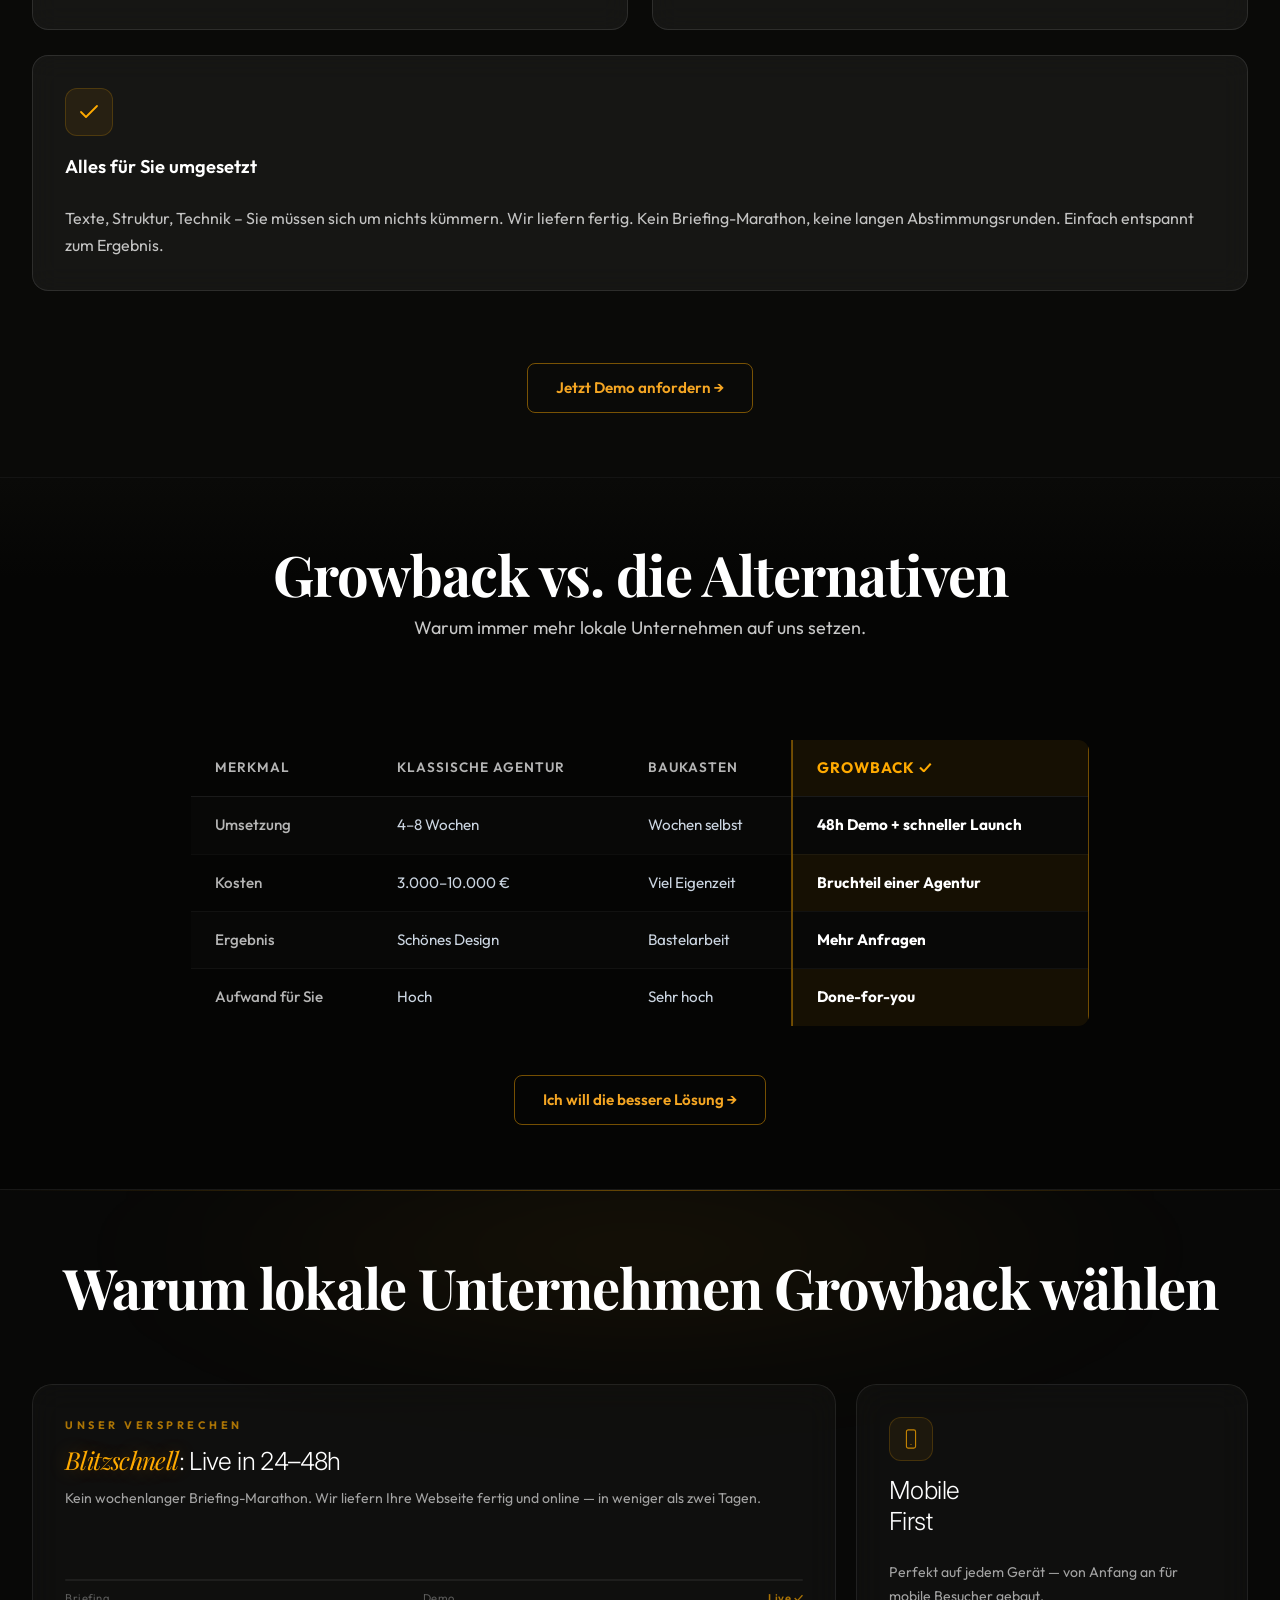
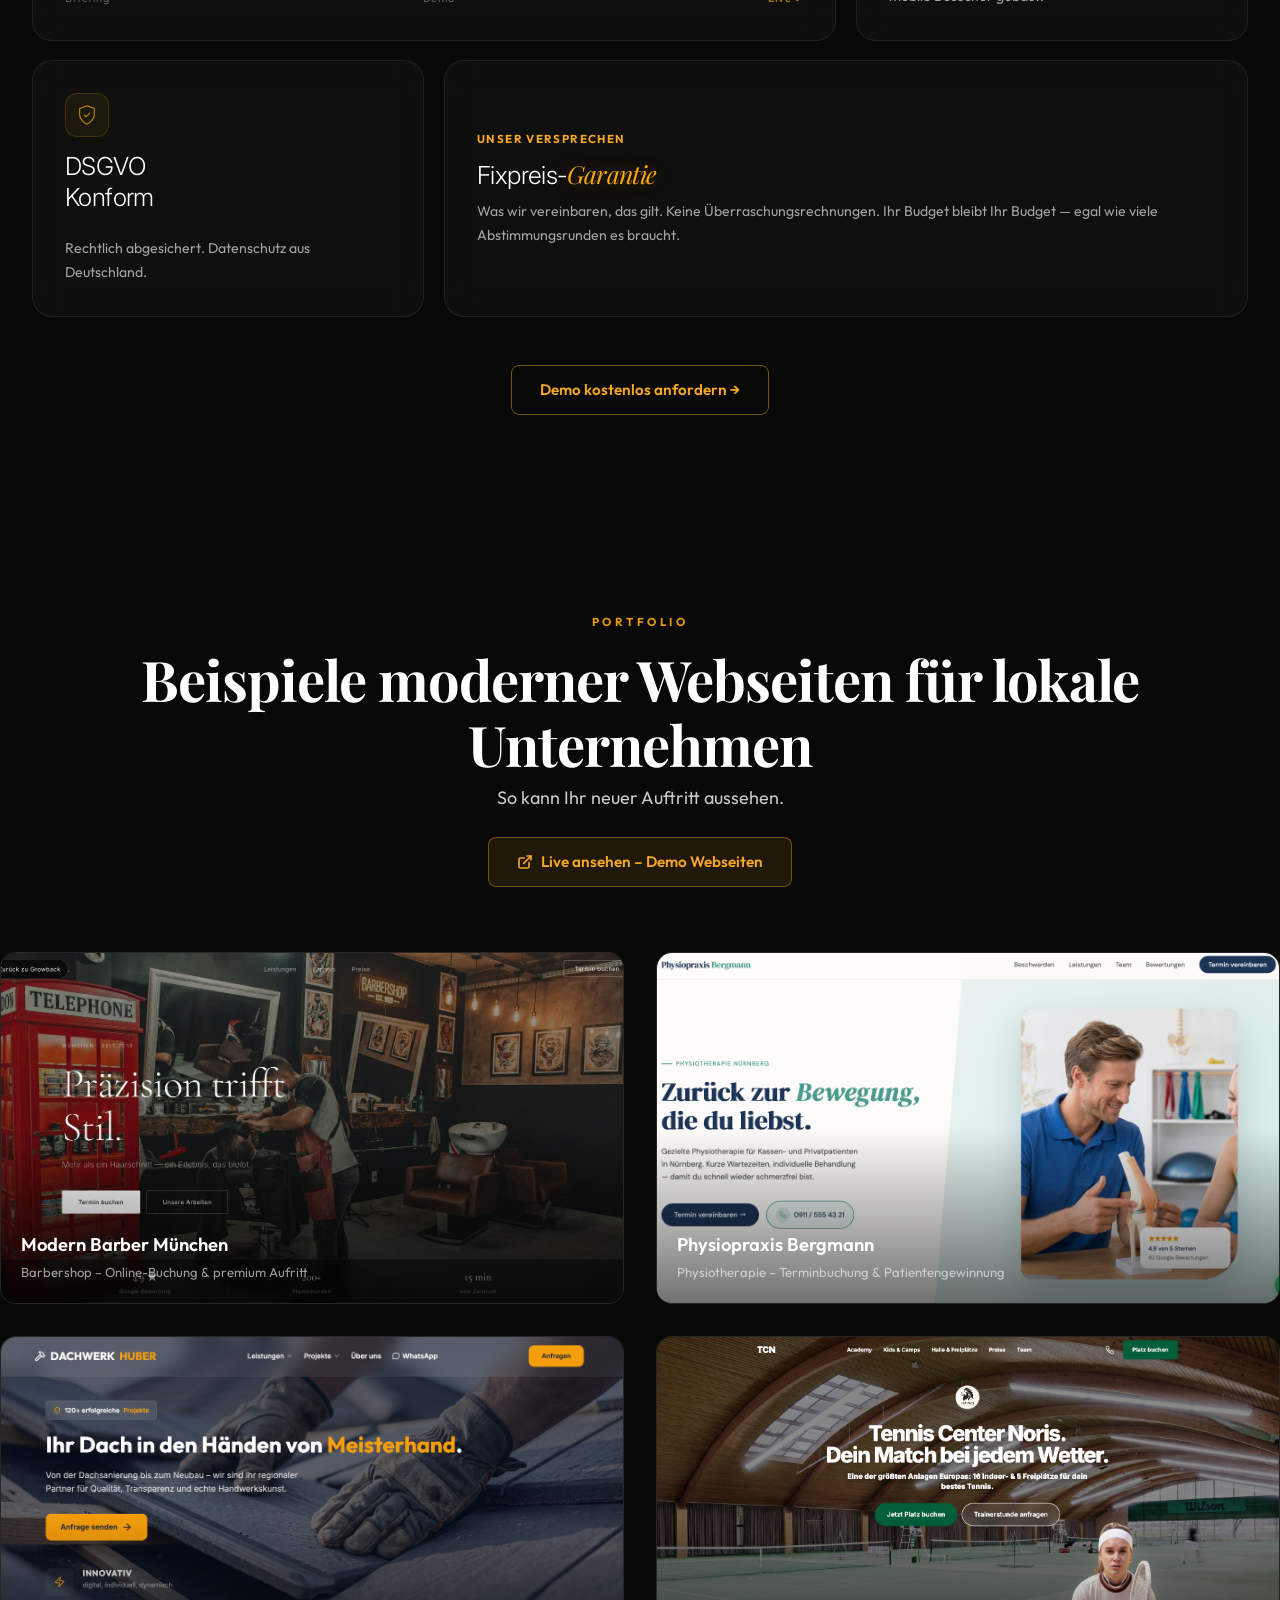
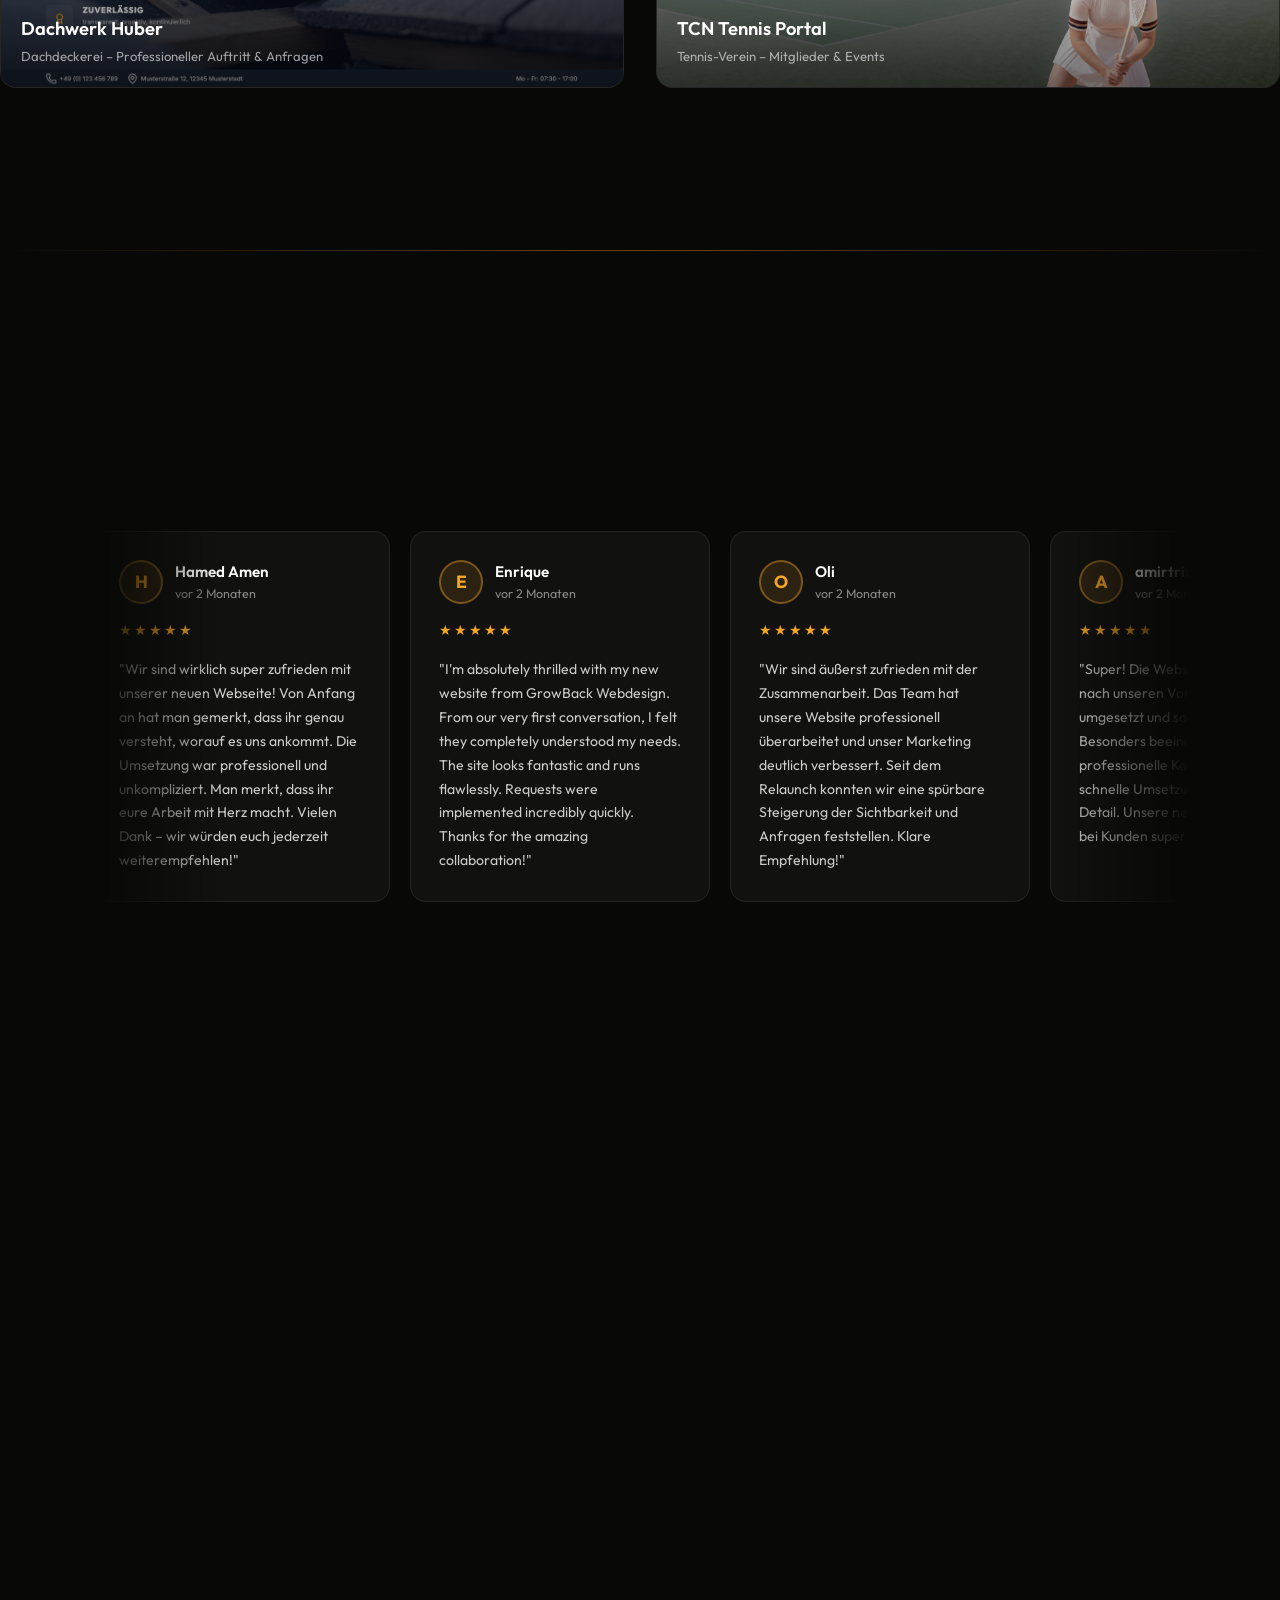
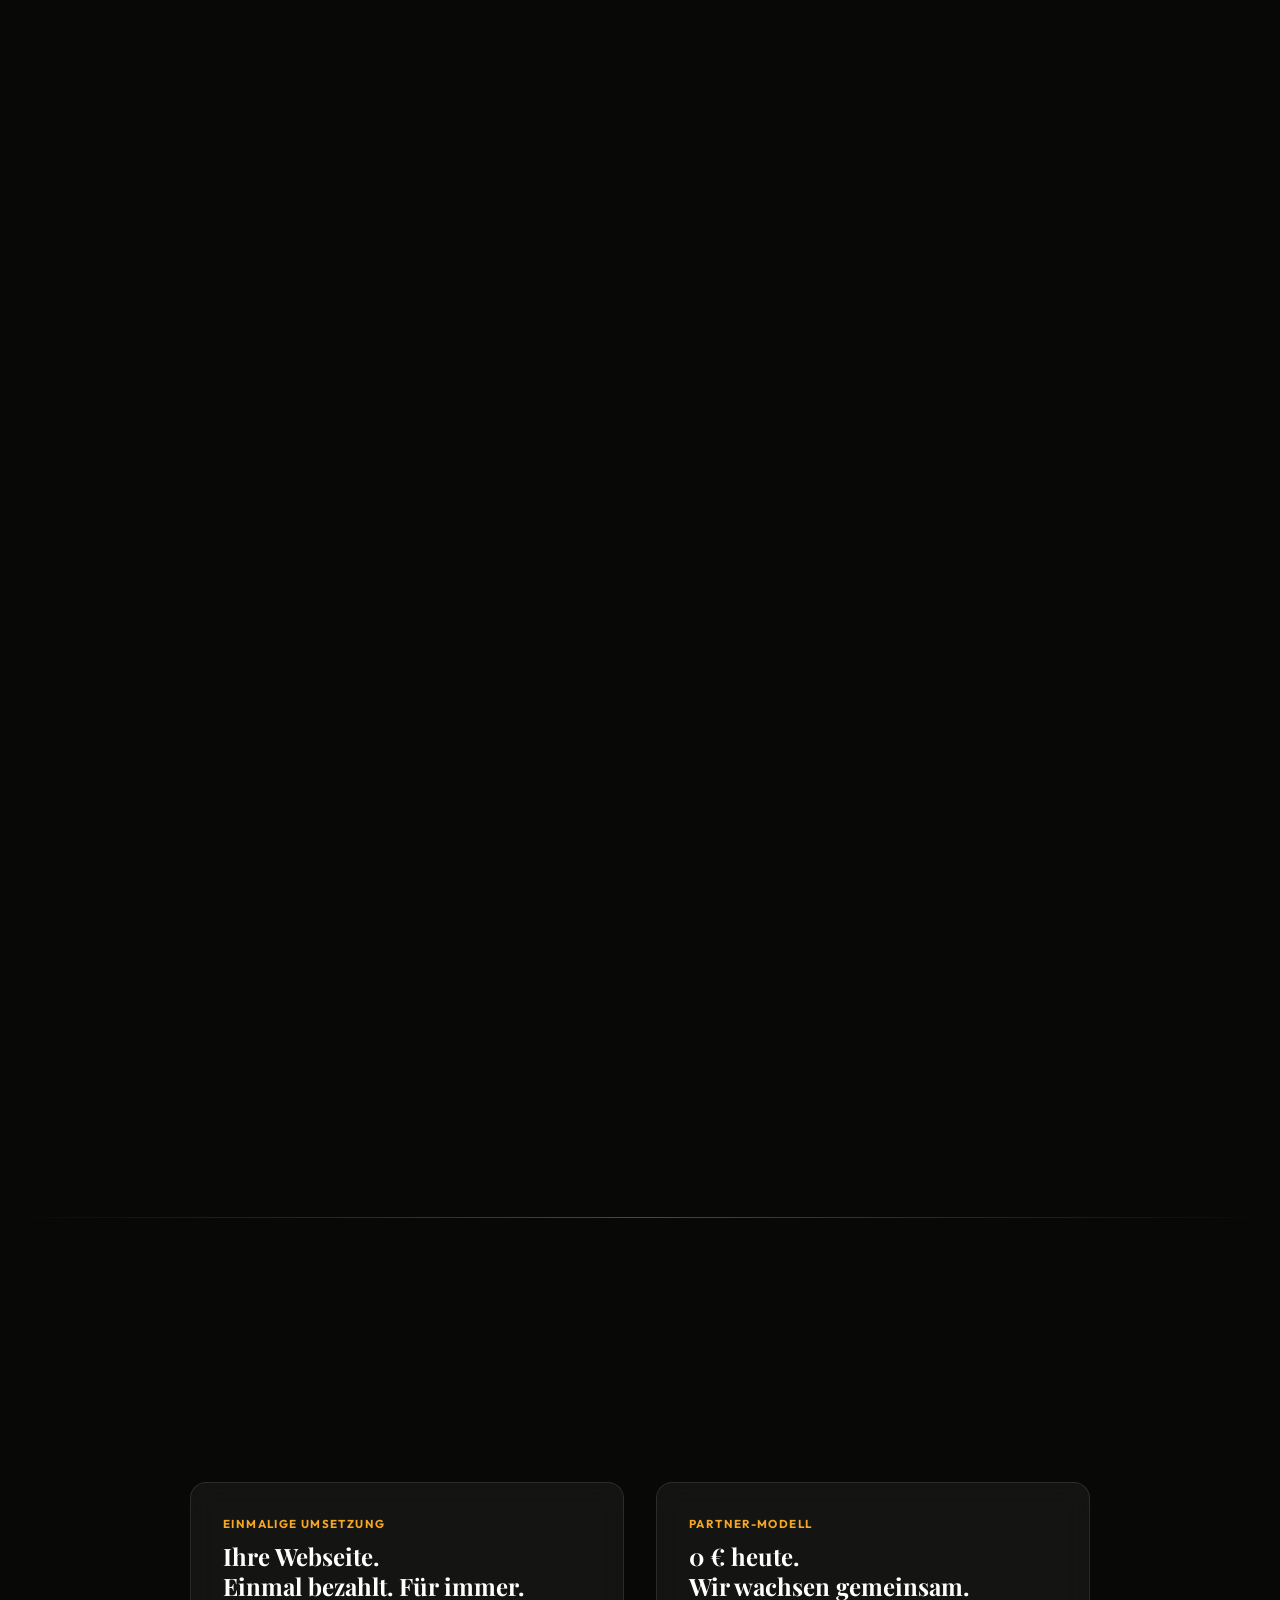
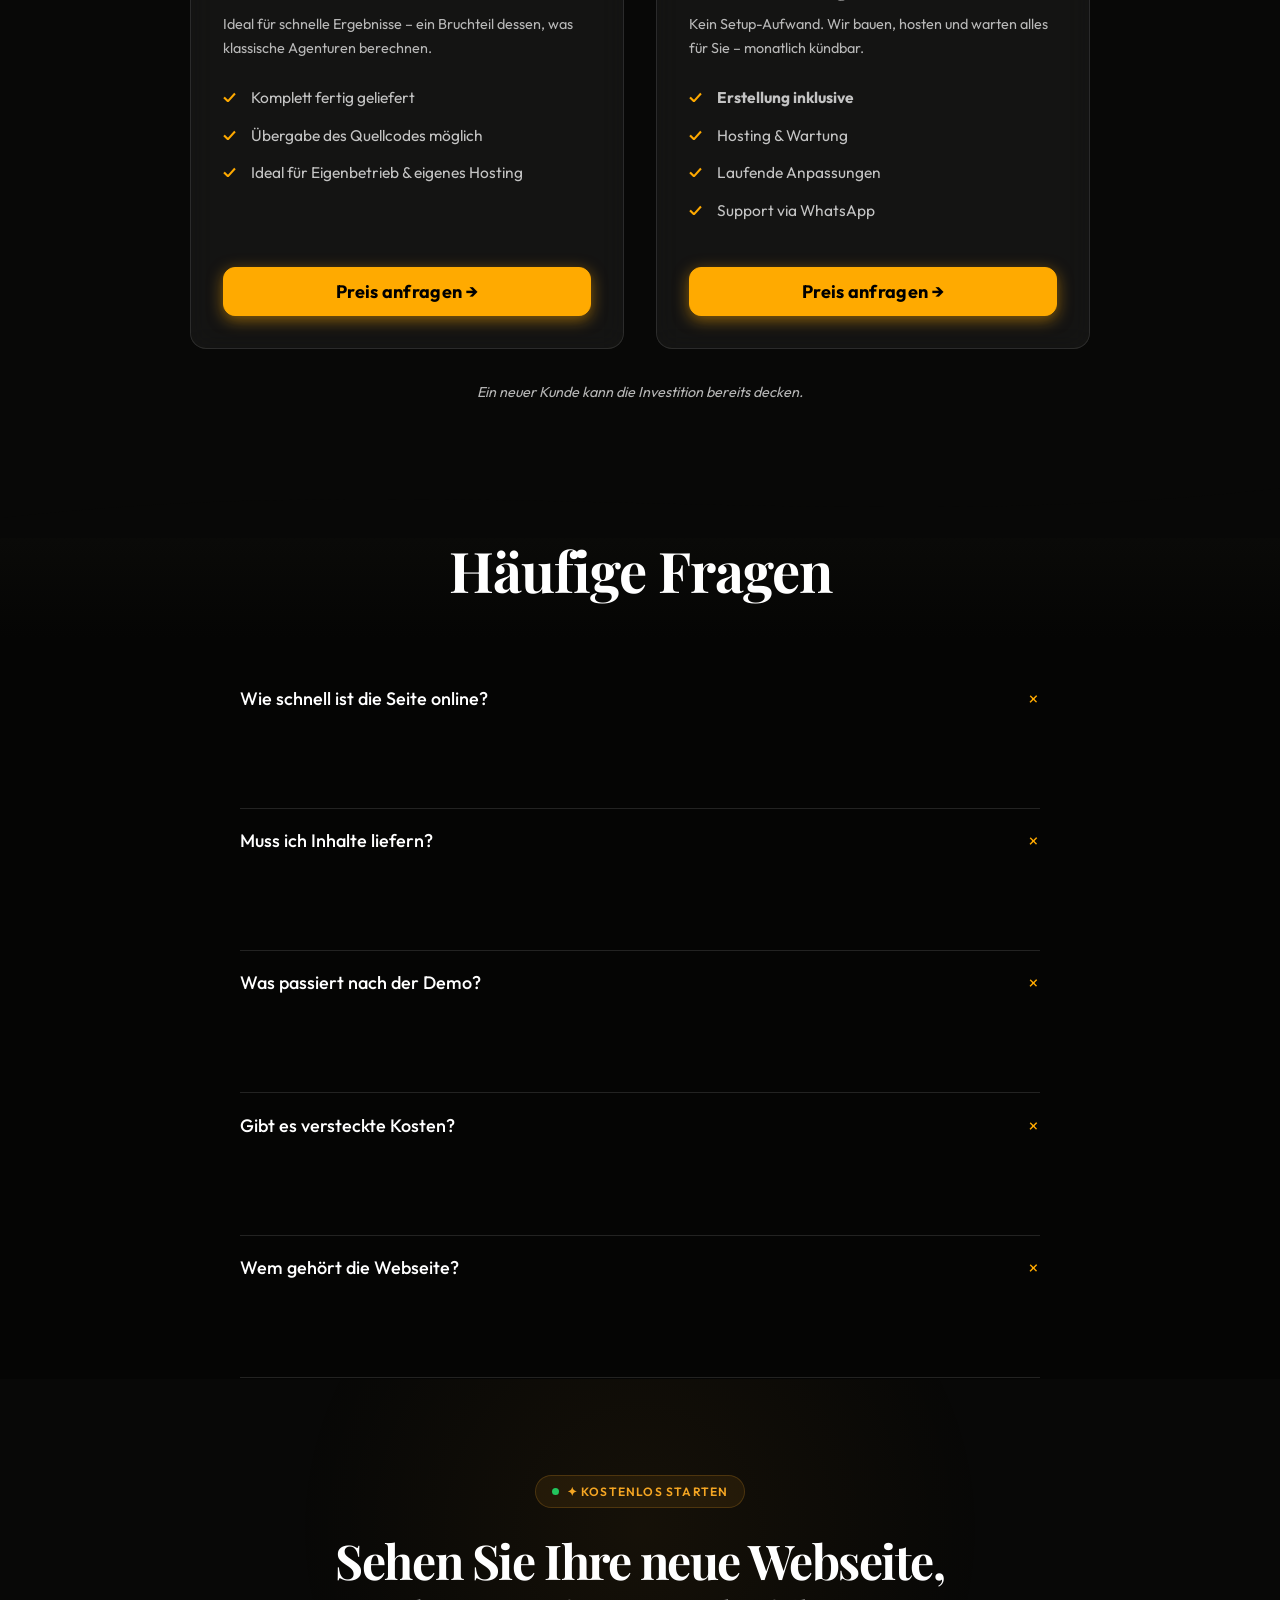
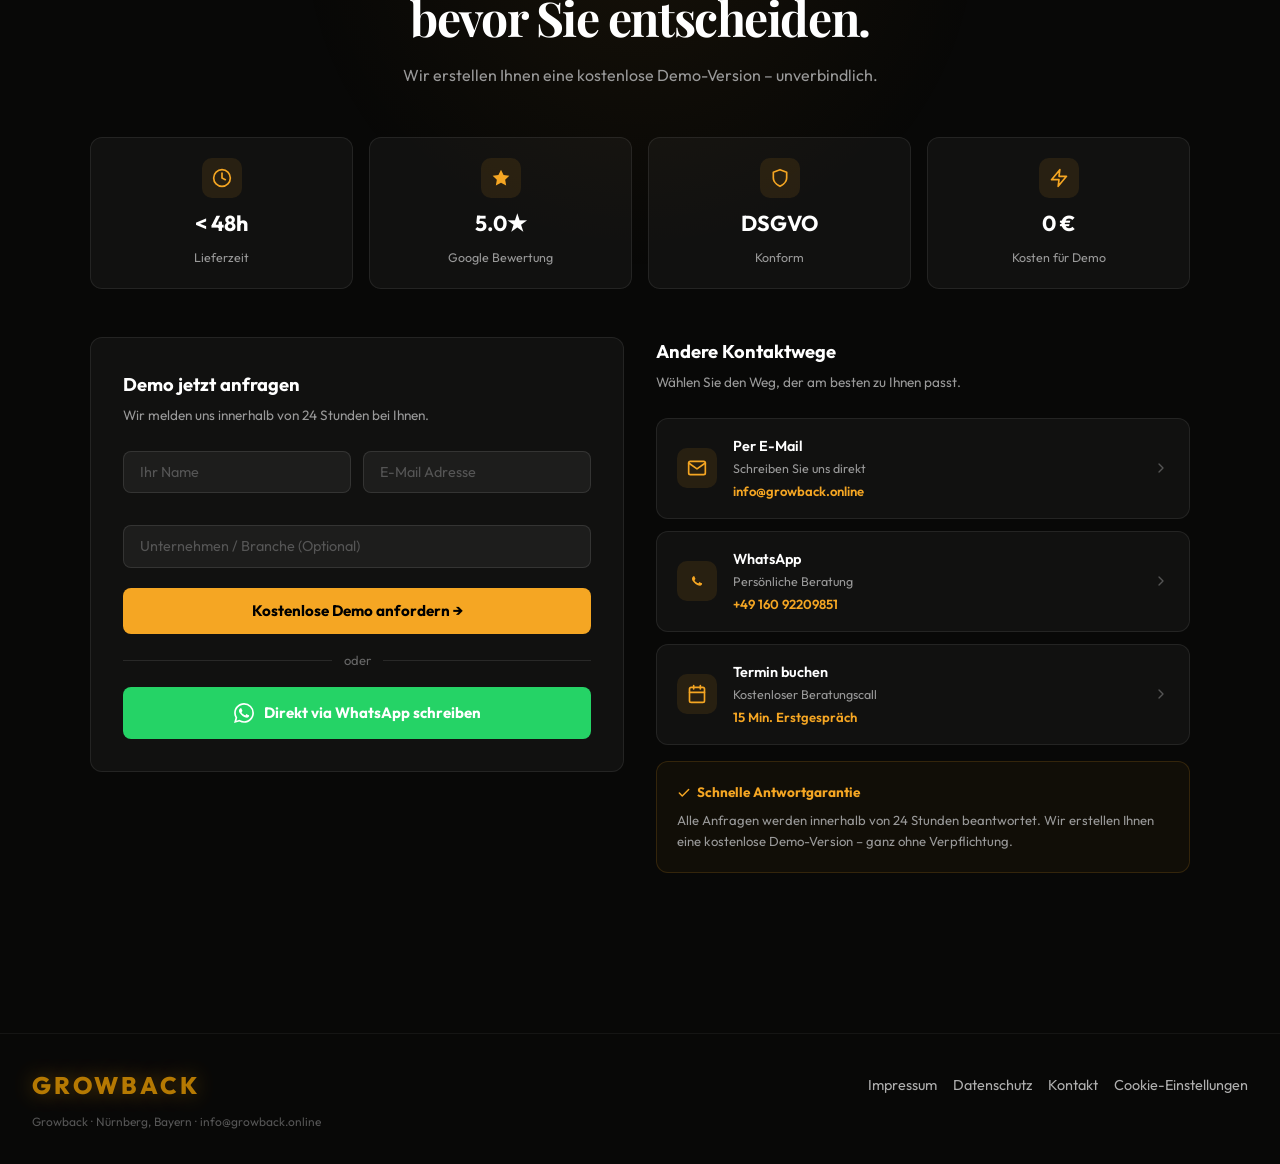
==== commit 52a23dc9: "Security: add HTTP headers + fix tabnapping on external links - vercel.json: X-Frame-Options, X-Cont" ====
--- a/index.html
+++ b/index.html
@@ -977,7 +977,7 @@
                     </div>
                     <div class="haus-portfolio-overlay"><span class="view-project-btn">Ansehen</span></div>
                 </a>
-                <a href="https://physiotherapie-demo.vercel.app" target="_blank" class="haus-portfolio-card reveal delay-1" style="cursor:pointer;">
+                <a href="https://physiotherapie-demo.vercel.app" target="_blank" rel="noopener noreferrer" class="haus-portfolio-card reveal delay-1" style="cursor:pointer;">
                     <div class="placeholder-img" style="height:350px;overflow:hidden;position:relative;background:#050a10;">
                         <img src="cases/Physio Demo Hero.png" alt="Physiotherapie Webseite – Webseite erstellt von Growback" style="width:100%;height:100%;object-fit:cover;object-position:center top;display:block;transition:transform 0.5s ease;" onmouseover="this.style.transform='scale(1.04)'" onmouseout="this.style.transform='scale(1)'"/>
                         <div style="position:absolute;inset:0;background:linear-gradient(to top,rgba(0,0,0,0.55) 0%,transparent 50%);pointer-events:none;"></div>
@@ -988,7 +988,7 @@
                     </div>
                     <div class="haus-portfolio-overlay"><span class="view-project-btn">Ansehen</span></div>
                 </a>
-                <a href="https://dachwerk-huber.vercel.app" target="_blank" class="haus-portfolio-card reveal delay-2" style="cursor:pointer;">
+                <a href="https://dachwerk-huber.vercel.app" target="_blank" rel="noopener noreferrer" class="haus-portfolio-card reveal delay-2" style="cursor:pointer;">
                     <div class="placeholder-img" style="height:350px;overflow:hidden;position:relative;background:#040a04;">
                         <img src="Dachwerk Huber .png" alt="Dachwerk Huber – Webseite erstellt von Growback" style="width:100%;height:100%;object-fit:cover;object-position:center top;display:block;transition:transform 0.5s ease;" onmouseover="this.style.transform='scale(1.04)'" onmouseout="this.style.transform='scale(1)'"/>
                         <div style="position:absolute;inset:0;background:linear-gradient(to top,rgba(0,0,0,0.55) 0%,transparent 50%);pointer-events:none;"></div>
@@ -999,7 +999,7 @@
                     </div>
                     <div class="haus-portfolio-overlay"><span class="view-project-btn">Ansehen</span></div>
                 </a>
-                <a href="https://tcn-tennis.vercel.app/" target="_blank" class="haus-portfolio-card reveal delay-3" style="cursor:pointer;">
+                <a href="https://tcn-tennis.vercel.app/" target="_blank" rel="noopener noreferrer" class="haus-portfolio-card reveal delay-3" style="cursor:pointer;">
                     <div class="placeholder-img" style="height:350px;overflow:hidden;position:relative;background:#040a04;">
                         <img src="Tennis Hero Block.png" alt="TCN Tennis Portal – Webseite erstellt von Growback" style="width:100%;height:100%;object-fit:cover;object-position:center top;display:block;transition:transform 0.5s ease;" onmouseover="this.style.transform='scale(1.04)'" onmouseout="this.style.transform='scale(1)'"/>
                         <div style="position:absolute;inset:0;background:linear-gradient(to top,rgba(0,0,0,0.55) 0%,transparent 50%);pointer-events:none;"></div>
